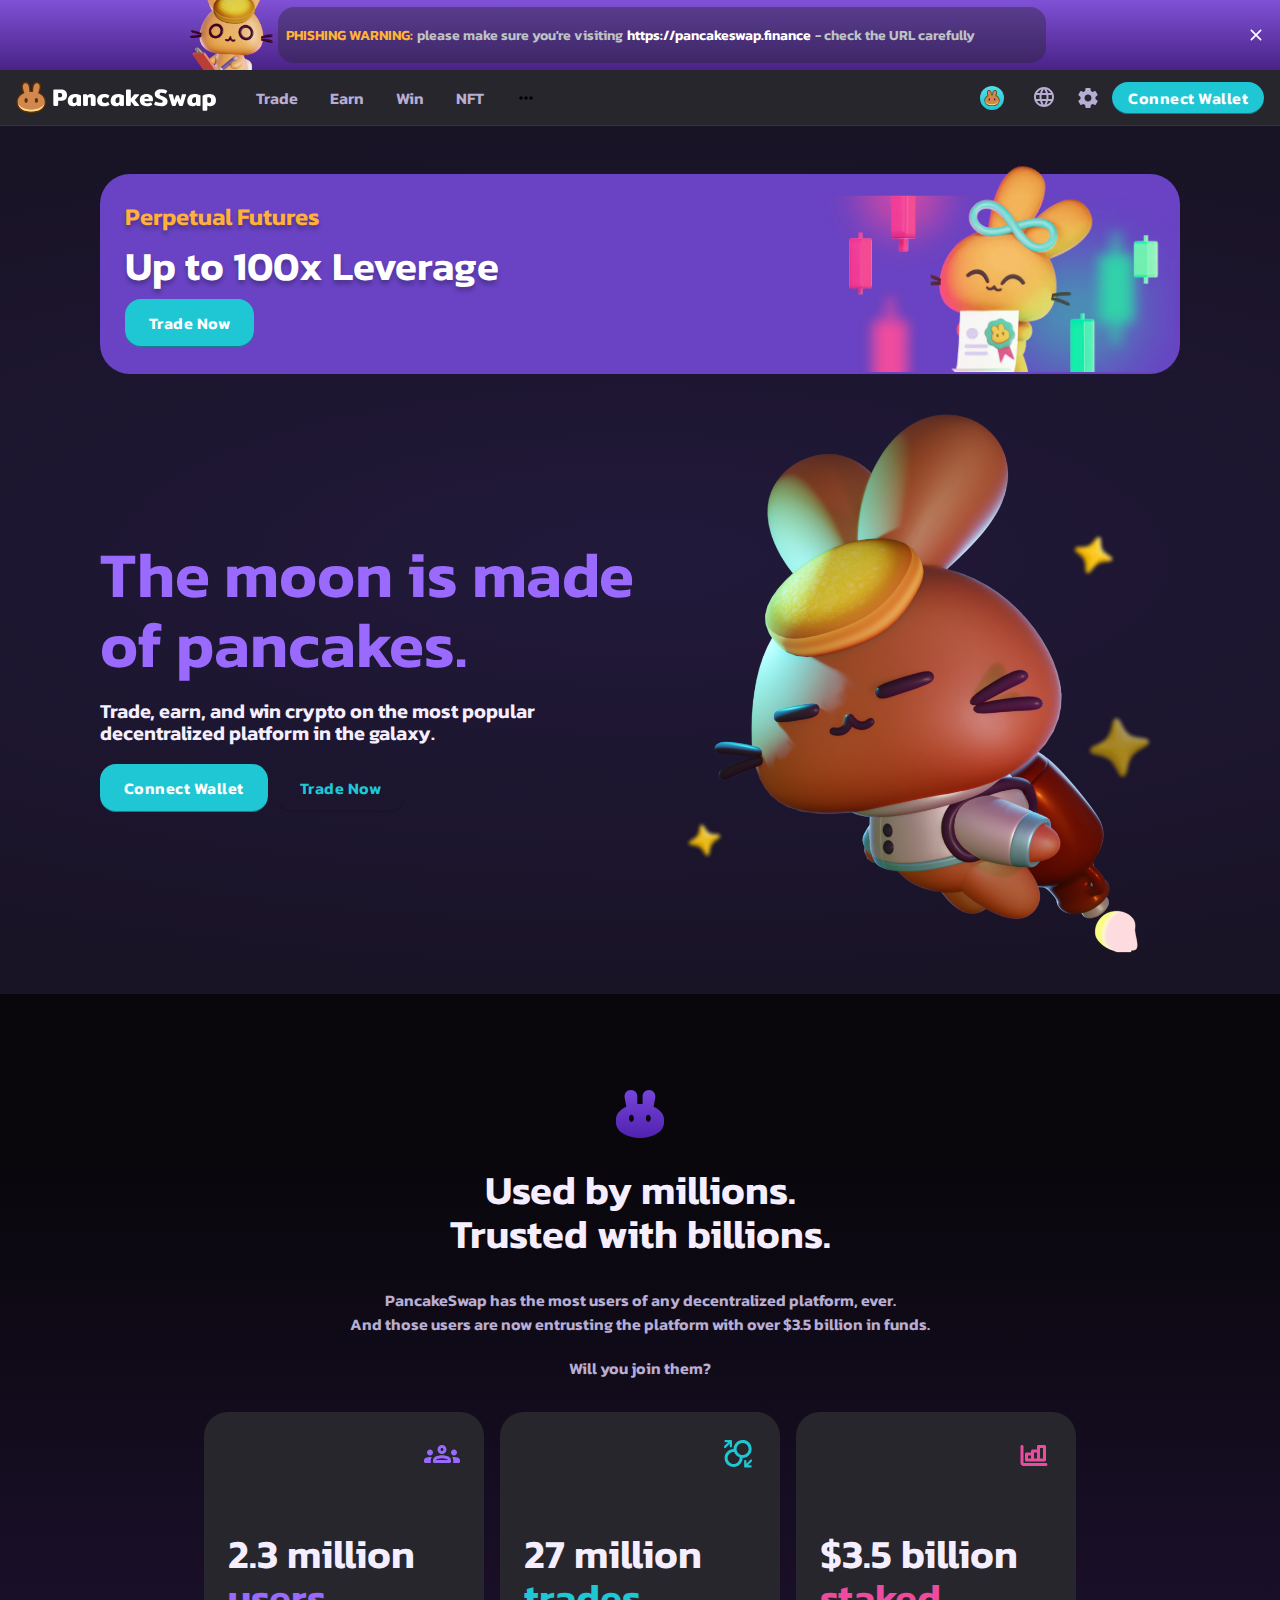
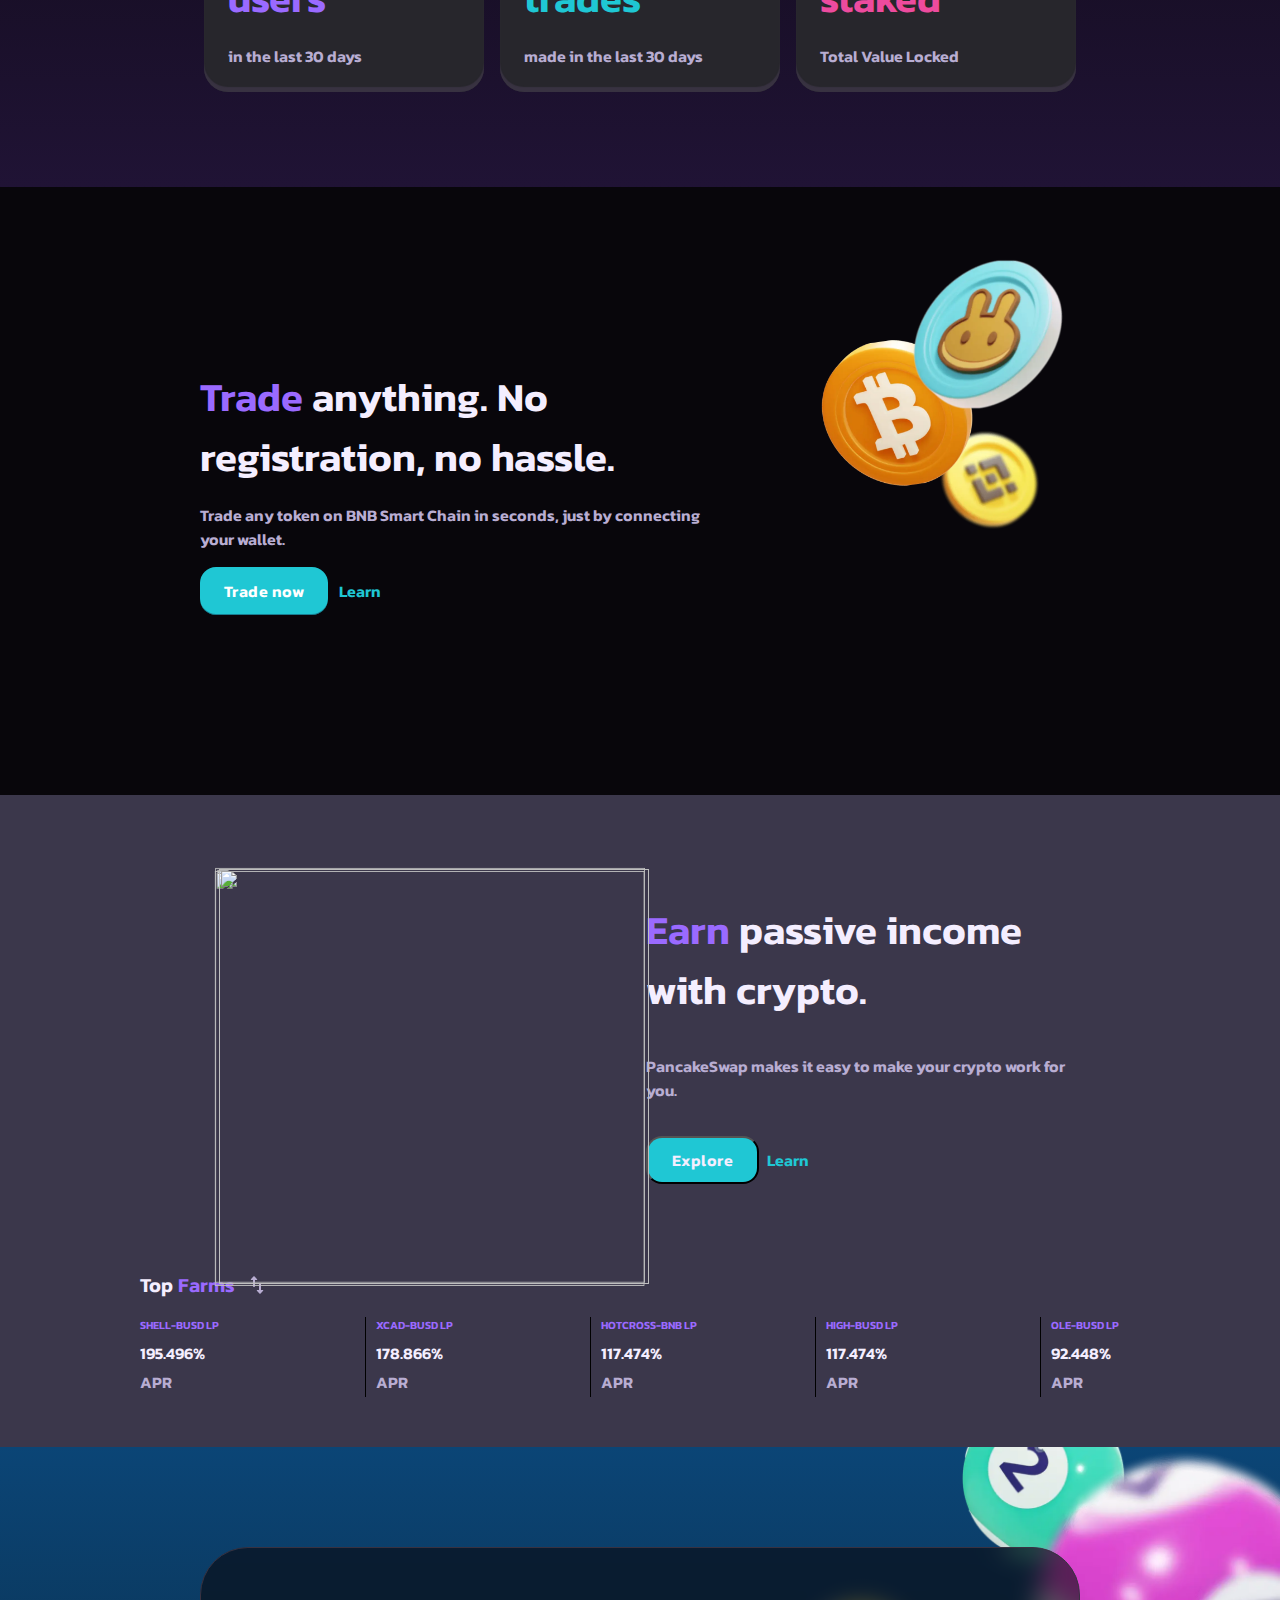
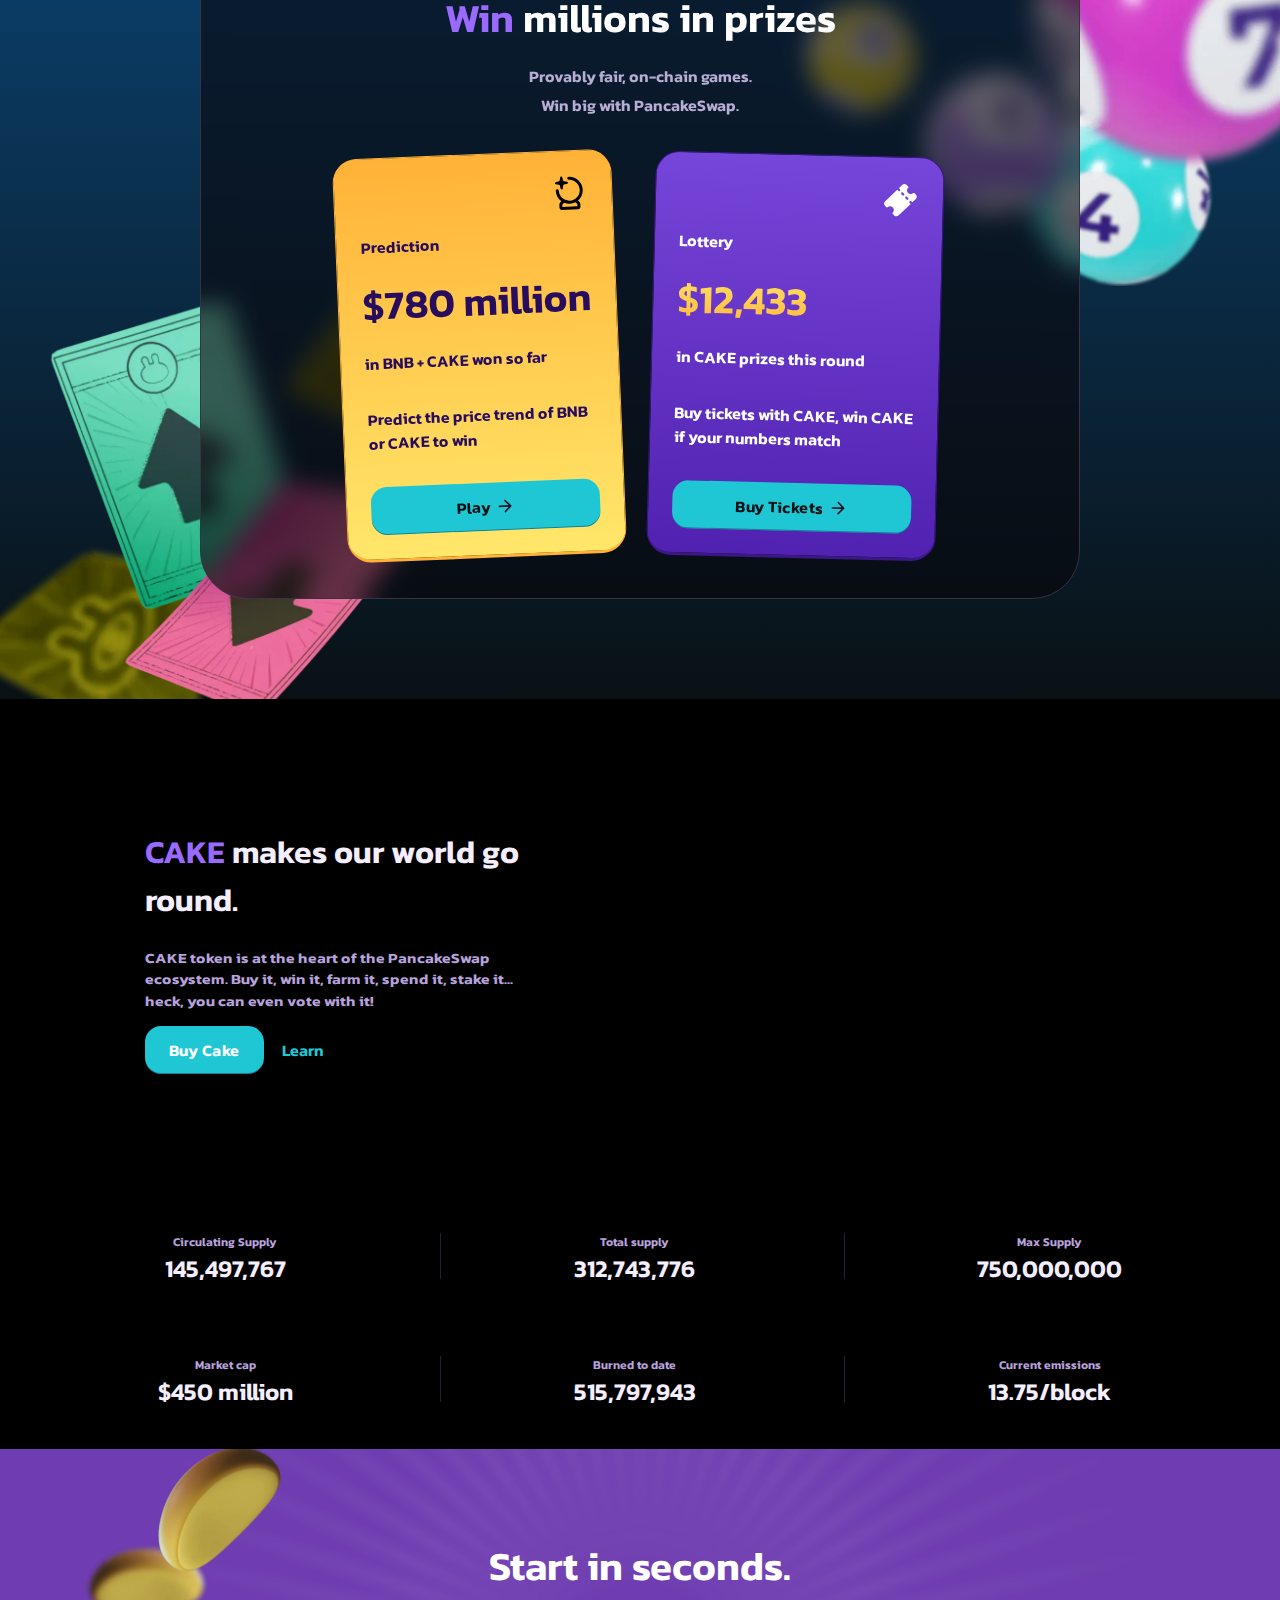
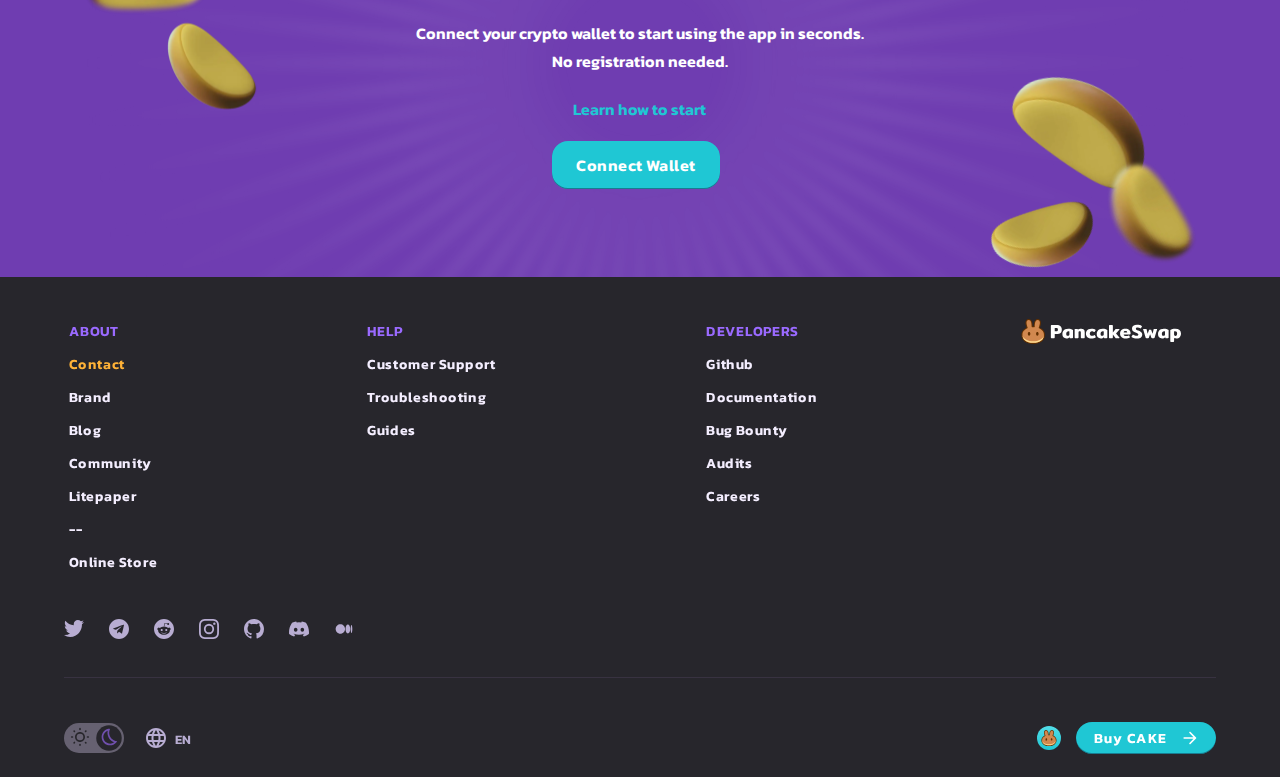
==== landing-page/index.html @ 2ebbb3a3 "feat: add animation to hero" ====
<!DOCTYPE html>
<html lang="en">
  <head>
    <meta charset="UTF-8" />
    <meta content="IE=edge" http-equiv="X-UA-Compatible" />
    <meta content="width=device-width, initial-scale=1.0" name="viewport" />
    <title>Document</title>
    <link href="../scss/style.css" rel="stylesheet" />
    <script
      defer
      src="https://cdnjs.cloudflare.com/ajax/libs/gsap/3.10.4/gsap.min.js"
    ></script>
    <script defer src="./indexSection_1.js"></script>
    <script defer src="./CakePrice.mjs" type="module"></script>
    <script src="script.js" defer></script>
    <script src="section_3-5.js" defer></script>
    <script src="section-6.js" defer></script>
    <script src="./section_7.js" defer></script>
  </head>
  <body>
    <!-- Sezione 1 - Riccardo -->
    <div class="settings"></div>
    <section id="Section_1">
      <header>
        <section class="phishing-div">
          <picture
            ><img
              src="../assets-section1/phishing-warning-bunny.png"
              width="92px"
          /></picture>
          <div class="phishing-internal-div">
            <span>Phishing warning:</span>
            <span>please make sure you're visiting</span>
            <span>https://pancakeswap.finance</span>
            <span>- check the URL carefully</span>
            <button class="phishing-close close-mobile">
              <svg
                viewbox="0 0 24 24"
                width="20px"
                xmlns="http://www.w3.org/2000/svg"
              >
                <path
                  d="M18.3 5.70997C17.91 5.31997 17.28 5.31997 16.89 5.70997L12 10.59L7.10997 5.69997C6.71997 5.30997 6.08997 5.30997 5.69997 5.69997C5.30997 6.08997 5.30997 6.71997 5.69997 7.10997L10.59 12L5.69997 16.89C5.30997 17.28 5.30997 17.91 5.69997 18.3C6.08997 18.69 6.71997 18.69 7.10997 18.3L12 13.41L16.89 18.3C17.28 18.69 17.91 18.69 18.3 18.3C18.69 17.91 18.69 17.28 18.3 16.89L13.41 12L18.3 7.10997C18.68 6.72997 18.68 6.08997 18.3 5.70997Z"
                  fill="currentColor"
                ></path>
              </svg>
            </button>
          </div>
          <button class="phishing-close close-desktop">
            <svg
              viewbox="0 0 24 24"
              width="20px"
              xmlns="http://www.w3.org/2000/svg"
            >
              <path
                d="M18.3 5.70997C17.91 5.31997 17.28 5.31997 16.89 5.70997L12 10.59L7.10997 5.69997C6.71997 5.30997 6.08997 5.30997 5.69997 5.69997C5.30997 6.08997 5.30997 6.71997 5.69997 7.10997L10.59 12L5.69997 16.89C5.30997 17.28 5.30997 17.91 5.69997 18.3C6.08997 18.69 6.71997 18.69 7.10997 18.3L12 13.41L16.89 18.3C17.28 18.69 17.91 18.69 18.3 18.3C18.69 17.91 18.69 17.28 18.3 16.89L13.41 12L18.3 7.10997C18.68 6.72997 18.68 6.08997 18.3 5.70997Z"
                fill="currentColor"
              ></path>
            </svg>
          </button>
        </section>

        <nav>
          <div class="nav-left">
            <div class="nav-left-inner-icon">
              <a class="icona" href="/"
                ><svg
                  class="hxkXdc mobile-icon"
                  viewbox="0 0 198 199"
                  width="20px"
                  xmlns="http://www.w3.org/2000/svg"
                >
                  <path
                    clip-rule="evenodd"
                    d="M98.552 198.607c-29.49-.022-53.246-7.027-69.844-19.609C11.91 166.265 3 148.195 3 127.748c0-19.701 8.891-33.907 18.952-43.51 7.884-7.525 16.584-12.344 22.642-15.117-1.37-4.162-3.079-9.61-4.608-15.238-2.046-7.53-4.053-16.366-4.053-22.84 0-7.663 1.687-15.36 6.238-21.34C46.98 3.385 54.218 0 62.926 0c6.806 0 12.584 2.499 17.108 6.81 4.324 4.12 7.202 9.593 9.189 15.298 3.491 10.024 4.85 22.618 5.232 35.187h8.341c.382-12.569 1.741-25.163 5.233-35.187 1.987-5.705 4.865-11.177 9.189-15.298C121.741 2.5 127.519 0 134.325 0c8.708 0 15.947 3.385 20.755 9.703 4.551 5.98 6.239 13.677 6.239 21.34 0 6.474-2.007 15.31-4.054 22.84-1.529 5.628-3.238 11.076-4.608 15.238 6.058 2.773 14.759 7.592 22.643 15.118 10.06 9.602 18.952 23.808 18.952 43.509 0 20.447-8.911 38.517-25.708 51.25-16.598 12.582-40.354 19.587-69.844 19.609h-.148z"
                    fill="#633001"
                    fill-rule="evenodd"
                  ></path>
                  <path
                    d="M62.926 7.288c-12.754 0-18.626 9.516-18.626 22.675 0 10.46 6.822 31.408 9.621 39.563.63 1.835-.36 3.844-2.164 4.555-10.222 4.031-40.39 18.789-40.39 52.588 0 35.603 30.658 62.448 87.191 62.49h.135c56.534-.042 87.19-26.887 87.19-62.49 0-33.799-30.167-48.557-40.389-52.588-1.804-.71-2.794-2.72-2.164-4.555 2.799-8.154 9.621-29.103 9.621-39.563 0-13.16-5.871-22.675-18.626-22.675-18.36 0-22.936 26.007-23.263 53.92-.022 1.863-1.528 3.375-3.392 3.375H89.58c-1.863 0-3.37-1.512-3.391-3.375-.326-27.913-4.903-53.92-23.263-53.92z"
                    fill="#D1884F"
                  ></path>
                  <path
                    d="M98.693 177.755c-41.538 0-87.253-22.235-87.325-51.018v.134c0 35.632 30.705 62.491 87.325 62.491 56.62 0 87.325-26.859 87.325-62.491v-.134c-.072 28.783-45.787 51.018-87.325 51.018z"
                    fill="#FEDC90"
                  ></path>
                  <path
                    class="eye"
                    d="M75.614 117.896c0 9.718-4.593 14.779-10.258 14.779-5.665 0-10.258-5.061-10.258-14.779s4.593-14.779 10.258-14.779c5.665 0 10.258 5.061 10.258 14.779zM142.288 117.896c0 9.718-4.592 14.779-10.257 14.779-5.666 0-10.258-5.061-10.258-14.779s4.592-14.779 10.258-14.779c5.665 0 10.257 5.061 10.257 14.779z"
                    fill="#633001"
                  ></path>
                </svg>
                <svg
                  class="hxkXdc desktop-icon"
                  viewbox="0 0 1281 199"
                  width="20px"
                  xmlns="http://www.w3.org/2000/svg"
                >
                  <path
                    d="M247.013 153.096c-2.979 0-5.085-.617-6.318-1.849-1.13-1.233-1.695-3.185-1.695-5.856v-89.22c0-2.672.616-4.624 1.849-5.856 1.233-1.336 3.287-2.004 6.164-2.004h37.753c14.382 0 24.963 3.031 31.744 9.092 6.78 6.061 10.17 15.101 10.17 27.12 0 11.917-3.39 20.906-10.17 26.967-6.678 5.959-17.259 8.938-31.744 8.938h-14.639v24.963c0 2.671-.616 4.623-1.849 5.856-1.233 1.232-3.339 1.849-6.318 1.849h-14.947zm35.288-55.012c4.212 0 7.448-1.13 9.708-3.39 2.362-2.26 3.544-5.65 3.544-10.17 0-4.623-1.182-8.065-3.544-10.325-2.26-2.26-5.496-3.39-9.708-3.39h-12.174v27.275h12.174zM363.071 155.407c-9.656 0-17.412-3.082-23.268-9.245-5.753-6.267-8.629-15.05-8.629-26.351 0-8.629 1.952-16.18 5.855-22.652 4.007-6.472 9.606-11.454 16.797-14.947 7.294-3.595 15.666-5.393 25.117-5.393 7.808 0 14.691.873 20.649 2.62 6.061 1.643 11.608 4.057 16.642 7.242v61.638c0 1.952-.359 3.236-1.079 3.852-.719.617-2.157.925-4.314.925h-15.718c-1.13 0-2.003-.154-2.619-.463-.617-.41-1.13-1.027-1.541-1.849l-2.004-4.622c-2.979 3.184-6.574 5.496-10.786 6.934-4.109 1.541-9.143 2.311-15.102 2.311zm11.558-20.957c4.006 0 7.139-.976 9.399-2.927 2.26-1.952 3.39-4.726 3.39-8.322V99.163c-1.951-.925-4.417-1.387-7.396-1.387-5.445 0-9.811 1.9-13.098 5.701-3.185 3.801-4.777 9.143-4.777 16.026 0 9.965 4.16 14.947 12.482 14.947zM437.679 153.096c-2.98 0-5.086-.617-6.318-1.849-1.233-1.233-1.849-3.185-1.849-5.856V83.907c0-1.849.308-3.082.924-3.698.719-.72 2.157-1.079 4.315-1.079h15.872c1.232 0 2.157.206 2.773.617.719.308 1.13.924 1.233 1.849l.77 4.623c2.877-2.877 6.627-5.137 11.249-6.78 4.726-1.747 9.965-2.62 15.718-2.62 8.321 0 15.05 2.363 20.186 7.088 5.137 4.623 7.705 11.506 7.705 20.649v40.835c0 2.671-.616 4.623-1.849 5.856-1.13 1.232-3.185 1.849-6.164 1.849h-14.947c-2.979 0-5.136-.617-6.472-1.849-1.233-1.233-1.849-3.185-1.849-5.856v-38.832c0-3.082-.668-5.29-2.003-6.626-1.336-1.335-3.442-2.003-6.318-2.003-3.082 0-5.548.822-7.397 2.465-1.746 1.644-2.619 3.904-2.619 6.781v38.215c0 2.671-.617 4.623-1.849 5.856-1.13 1.232-3.185 1.849-6.164 1.849h-14.947zM564.725 155.407c-14.382 0-25.477-3.339-33.285-10.016-7.807-6.677-11.711-16.385-11.711-29.124 0-7.807 1.798-14.69 5.393-20.648 3.596-5.959 8.784-10.582 15.564-13.869 6.883-3.287 14.999-4.931 24.347-4.931 7.088 0 13.047.668 17.875 2.003 4.931 1.336 9.297 3.39 13.098 6.164 1.13.72 1.695 1.644 1.695 2.774 0 .822-.411 1.9-1.233 3.236l-6.318 10.94c-.719 1.439-1.592 2.158-2.619 2.158-.617 0-1.593-.411-2.928-1.233-2.774-1.746-5.393-3.03-7.859-3.852-2.363-.822-5.342-1.233-8.937-1.233-5.137 0-9.297 1.644-12.482 4.931-3.082 3.287-4.623 7.807-4.623 13.56 0 5.856 1.592 10.376 4.777 13.56 3.185 3.082 7.551 4.623 13.098 4.623 3.287 0 6.267-.462 8.938-1.387 2.671-.924 5.393-2.208 8.167-3.852 1.438-.822 2.465-1.233 3.082-1.233.924 0 1.746.719 2.465 2.158l6.934 11.865c.514 1.027.771 1.849.771 2.465 0 .925-.617 1.798-1.849 2.62-4.315 2.774-9.041 4.828-14.177 6.164-5.034 1.438-11.095 2.157-18.183 2.157zM638.004 155.407c-9.657 0-17.413-3.082-23.268-9.245-5.753-6.267-8.63-15.05-8.63-26.351 0-8.629 1.952-16.18 5.856-22.652 4.006-6.472 9.605-11.454 16.796-14.947 7.294-3.595 15.667-5.393 25.118-5.393 7.807 0 14.69.873 20.648 2.62 6.061 1.643 11.609 4.057 16.643 7.242v61.638c0 1.952-.36 3.236-1.079 3.852-.719.617-2.157.925-4.315.925h-15.717c-1.13 0-2.004-.154-2.62-.463-.616-.41-1.13-1.027-1.541-1.849l-2.003-4.622c-2.979 3.184-6.575 5.496-10.787 6.934-4.109 1.541-9.143 2.311-15.101 2.311zm11.557-20.957c4.007 0 7.14-.976 9.4-2.927 2.26-1.952 3.39-4.726 3.39-8.322V99.163c-1.952-.925-4.417-1.387-7.397-1.387-5.444 0-9.81 1.9-13.098 5.701-3.184 3.801-4.777 9.143-4.777 16.026 0 9.965 4.161 14.947 12.482 14.947zM787.963 147.24c.719.822 1.079 1.747 1.079 2.774 0 .924-.308 1.695-.925 2.311-.616.514-1.438.771-2.465.771h-23.885c-1.438 0-2.517-.103-3.236-.308-.616-.309-1.284-.874-2.003-1.695l-20.957-28.508v22.806c0 2.671-.616 4.623-1.849 5.856-1.233 1.232-3.339 1.849-6.318 1.849h-14.947c-2.979 0-5.085-.617-6.318-1.849-1.13-1.233-1.695-3.185-1.695-5.856v-89.22c0-2.672.616-4.624 1.849-5.856 1.233-1.336 3.288-2.004 6.164-2.004h14.947c2.979 0 5.085.668 6.318 2.004 1.233 1.232 1.849 3.184 1.849 5.855v51.622l20.341-26.504c.616-.822 1.284-1.387 2.003-1.695.719-.309 1.798-.463 3.236-.463h23.885c1.027 0 1.797.309 2.311.925.616.514.925 1.233.925 2.157 0 1.028-.36 1.952-1.079 2.774l-26.35 30.203 27.12 32.051zM837.998 155.407c-8.629 0-16.334-1.438-23.114-4.314-6.677-2.877-11.968-7.192-15.872-12.944-3.903-5.753-5.855-12.79-5.855-21.111 0-13.047 3.698-23.012 11.095-29.895 7.396-6.883 18.029-10.324 31.897-10.324 13.561 0 23.834 3.39 30.819 10.17 7.089 6.678 10.633 15.975 10.633 27.891 0 5.137-2.26 7.705-6.78 7.705h-48.386c0 4.417 1.643 7.808 4.931 10.17 3.39 2.363 8.475 3.544 15.255 3.544 4.212 0 7.705-.359 10.479-1.078 2.876-.822 5.753-2.003 8.629-3.544 1.233-.514 2.055-.771 2.465-.771.925 0 1.695.617 2.312 1.849l5.239 9.862c.514 1.028.771 1.798.771 2.312 0 .924-.617 1.798-1.85 2.619-4.211 2.774-8.988 4.777-14.33 6.01-5.342 1.233-11.455 1.849-18.338 1.849zm11.866-48.077c0-3.904-1.13-6.935-3.39-9.092-2.26-2.157-5.651-3.236-10.171-3.236s-7.961 1.13-10.324 3.39c-2.363 2.158-3.544 5.137-3.544 8.938h27.429zM930.417 155.407c-8.63 0-16.797-.873-24.501-2.619-7.705-1.85-13.92-4.418-18.646-7.705-1.746-1.13-2.619-2.312-2.619-3.544 0-.822.308-1.695.924-2.62l7.551-12.019c.822-1.233 1.643-1.849 2.465-1.849.514 0 1.387.359 2.62 1.078 3.801 2.158 8.115 3.904 12.944 5.239 4.828 1.336 9.605 2.004 14.331 2.004 4.828 0 8.372-.719 10.632-2.158 2.363-1.438 3.544-3.749 3.544-6.934 0-3.082-1.284-5.496-3.852-7.242-2.466-1.747-7.14-3.955-14.023-6.626-10.375-3.904-18.491-8.27-24.347-13.099-5.753-4.93-8.629-11.608-8.629-20.032 0-10.17 3.647-17.926 10.941-23.268C907.046 48.67 916.753 46 928.876 46c8.423 0 15.615.77 21.573 2.311 6.061 1.439 11.197 3.699 15.409 6.78 1.747 1.336 2.62 2.569 2.62 3.699 0 .719-.308 1.54-.925 2.465l-7.55 12.02c-.925 1.232-1.747 1.849-2.466 1.849-.513 0-1.387-.36-2.619-1.079-5.959-3.904-13.047-5.855-21.265-5.855-4.418 0-7.808.719-10.171 2.157-2.362 1.438-3.544 3.801-3.544 7.088 0 2.26.617 4.11 1.849 5.548 1.233 1.438 2.877 2.722 4.931 3.852 2.158 1.027 5.445 2.363 9.862 4.007l2.928 1.078c7.602 2.98 13.561 5.856 17.875 8.63 4.418 2.67 7.756 6.009 10.016 10.016 2.26 3.903 3.39 8.834 3.39 14.793 0 9.143-3.441 16.437-10.324 21.881-6.78 5.445-16.796 8.167-30.048 8.167zM1003.53 153.096c-1.54 0-2.72-.257-3.544-.771-.822-.513-1.439-1.541-1.85-3.082l-19.878-66.569c-.205-.616-.308-1.078-.308-1.386 0-1.438 1.027-2.158 3.082-2.158h20.338c1.34 0 2.31.257 2.93.77.62.412 1.03 1.13 1.23 2.158l8.32 34.98 10.48-28.2c.52-1.232 1.03-2.054 1.54-2.465.62-.514 1.65-.77 3.09-.77h9.7c1.44 0 2.42.256 2.93.77.62.41 1.18 1.233 1.7 2.465l10.32 28.2 8.48-34.98c.3-1.027.71-1.746 1.23-2.157.51-.514 1.44-.77 2.77-.77h20.5c2.05 0 3.08.719 3.08 2.157 0 .308-.1.77-.31 1.386l-20.03 66.569c-.41 1.541-1.03 2.569-1.85 3.082-.72.514-1.85.771-3.39.771h-15.1c-1.44 0-2.52-.257-3.24-.771-.72-.616-1.33-1.643-1.85-3.082l-10.17-27.891-10.17 27.891c-.41 1.439-1.03 2.466-1.85 3.082-.72.514-1.79.771-3.23.771h-14.95zM1128.73 155.407c-9.66 0-17.41-3.082-23.27-9.245-5.75-6.267-8.63-15.05-8.63-26.351 0-8.629 1.95-16.18 5.86-22.652 4-6.472 9.6-11.454 16.79-14.947 7.3-3.595 15.67-5.393 25.12-5.393 7.81 0 14.69.873 20.65 2.62 6.06 1.643 11.61 4.057 16.64 7.242v61.638c0 1.952-.36 3.236-1.08 3.852-.72.617-2.15.925-4.31.925h-15.72c-1.13 0-2-.154-2.62-.463-.62-.41-1.13-1.027-1.54-1.849l-2-4.622c-2.98 3.184-6.58 5.496-10.79 6.934-4.11 1.541-9.14 2.311-15.1 2.311zm11.56-20.957c4 0 7.14-.976 9.4-2.927 2.26-1.952 3.39-4.726 3.39-8.322V99.163c-1.96-.925-4.42-1.387-7.4-1.387-5.45 0-9.81 1.9-13.1 5.701-3.18 3.801-4.78 9.143-4.78 16.026 0 9.965 4.17 14.947 12.49 14.947zM1203.18 184.223c-2.98 0-5.08-.616-6.32-1.849-1.13-1.233-1.69-3.185-1.69-5.856V88.222c4.62-3.287 10.43-6.01 17.41-8.167 6.99-2.157 14.28-3.236 21.88-3.236 31.03 0 46.54 13.15 46.54 39.448 0 11.917-3.29 21.419-9.86 28.508-6.58 7.088-15.87 10.632-27.89 10.632-3.39 0-6.68-.411-9.87-1.233-3.08-.821-5.65-1.951-7.7-3.39v25.734c0 2.671-.62 4.623-1.85 5.856-1.23 1.233-3.34 1.849-6.32 1.849h-14.33zm33.44-49.619c4.42 0 7.71-1.643 9.86-4.931 2.26-3.39 3.39-7.91 3.39-13.56 0-6.677-1.33-11.352-4-14.023-2.57-2.773-6.58-4.16-12.02-4.16-3.5 0-6.27.462-8.32 1.387v24.501c0 3.493.97 6.164 2.92 8.013 1.96 1.849 4.68 2.773 8.17 2.773z"
                    fill="#FFFFFF"
                  ></path>
                  <path
                    clip-rule="evenodd"
                    d="M97.556 198.607c-29.192-.022-52.708-7.027-69.138-19.609-16.627-12.733-25.448-30.803-25.448-51.25 0-19.701 8.801-33.907 18.76-43.51 7.805-7.525 16.417-12.344 22.414-15.117-1.356-4.162-3.048-9.61-4.562-15.238-2.025-7.53-4.012-16.366-4.012-22.84 0-7.663 1.67-15.36 6.175-21.34C46.505 3.385 53.671 0 62.291 0c6.737 0 12.457 2.499 16.934 6.81 4.28 4.12 7.13 9.593 9.097 15.298 3.456 10.024 4.802 22.618 5.179 35.187h8.257c.378-12.569 1.723-25.163 5.18-35.187 1.967-5.705 4.815-11.177 9.096-15.298C120.512 2.5 126.231 0 132.968 0c8.621 0 15.786 3.385 20.546 9.703 4.505 5.98 6.176 13.677 6.176 21.34 0 6.474-1.988 15.31-4.013 22.84-1.514 5.628-3.206 11.076-4.562 15.238 5.997 2.773 14.61 7.592 22.414 15.118 9.959 9.602 18.76 23.808 18.76 43.509 0 20.447-8.82 38.517-25.448 51.25-16.43 12.582-39.946 19.587-69.138 19.609h-.147z"
                    fill="#633001"
                    fill-rule="evenodd"
                  ></path>
                  <path
                    d="M62.29 7.288c-12.625 0-18.437 9.516-18.437 22.675 0 10.46 6.753 31.408 9.523 39.563.624 1.835-.356 3.844-2.142 4.555-10.119 4.031-39.981 18.789-39.981 52.588 0 35.603 30.347 62.448 86.31 62.491l.066-.001.067.001c55.962-.043 86.309-26.888 86.309-62.491 0-33.799-29.862-48.557-39.981-52.588-1.786-.71-2.765-2.72-2.142-4.555 2.771-8.154 9.524-29.103 9.524-39.563 0-13.16-5.812-22.675-18.438-22.675-18.174 0-22.705 26.007-23.028 53.92-.021 1.863-1.513 3.375-3.357 3.375H88.676c-1.845 0-3.336-1.512-3.358-3.375-.323-27.913-4.853-53.92-23.028-53.92z"
                    fill="#D1884F"
                  ></path>
                  <path
                    d="M97.696 177.755c-41.118 0-86.372-22.235-86.443-51.018v.134c0 35.632 30.395 62.491 86.443 62.491s86.443-26.859 86.443-62.491v-.134c-.071 28.783-45.325 51.018-86.443 51.018z"
                    fill="#FEDC90"
                  ></path>
                  <path
                    class="eye"
                    d="M74.85 117.896c0 9.718-4.546 14.779-10.154 14.779s-10.154-5.061-10.154-14.779 4.546-14.779 10.154-14.779 10.154 5.061 10.154 14.779zM140.851 117.896c0 9.718-4.546 14.779-10.154 14.779s-10.154-5.061-10.154-14.779 4.546-14.779 10.154-14.779 10.154 5.061 10.154 14.779z"
                    fill="#633001"
                  ></path></svg
              ></a>
            </div>

            <div class="nav-left-inner-links">
              <div class="nav-left-inner-links-outer-block">
                <div class="nav-left-inner-links-outer-block-div">
                  <div class="nav-left-inner-links-outer-block-link">
                    <a href="#">Trade</a>
                  </div>
                </div>
                <div
                  class="nav-left-inner-links-outer-block-link-dropdown drop-0"
                  style="
                    position: fixed;
                    inset: 0px auto auto 0px;
                    transform: translate3d(200px, 55.6px, 0px);
                  "
                >
                  <div
                    class="nav-left-inner-links-outer-block-link-dropdown-link"
                  >
                    <a href="/swap">Swap</a>
                  </div>
                  <div
                    class="nav-left-inner-links-outer-block-link-dropdown-link"
                  >
                    <a href="/limit-orders">Limit</a>
                  </div>
                  <div
                    class="nav-left-inner-links-outer-block-link-dropdown-link"
                  >
                    <a href="/liquidity">Liquidity</a>
                  </div>
                  <div
                    class="nav-left-inner-links-outer-block-link-dropdown-link"
                  >
                    <a
                      href="https://perp.pancakeswap.finance/en/futures/BTCUSDT?theme=dark"
                      target="_blank"
                    >
                      <div class="hkEazT eeauGl">
                        Perpetual
                        <svg
                          class="hxkXdc"
                          viewbox="0 0 24 24"
                          width="20px"
                          xmlns="http://www.w3.org/2000/svg"
                        >
                          <path
                            d="M16.3 8.09014C15.91 8.48014 15.91 9.10014 16.3 9.49014L18.2 11.3901H9C8.45 11.3901 8 11.8401 8 12.3901C8 12.9401 8.45 13.3901 9 13.3901H18.2L16.3 15.2901C15.91 15.6801 15.91 16.3001 16.3 16.6901C16.69 17.0801 17.31 17.0801 17.7 16.6901L21.29 13.1001C21.68 12.7101 21.68 12.0801 21.29 11.6901L17.7 8.09014C17.31 7.70014 16.69 7.70014 16.3 8.09014ZM4 19.3901H11C11.55 19.3901 12 19.8401 12 20.3901C12 20.9401 11.55 21.3901 11 21.3901H4C2.9 21.3901 2 20.4901 2 19.3901V5.39014C2 4.29014 2.9 3.39014 4 3.39014H11C11.55 3.39014 12 3.84014 12 4.39014C12 4.94014 11.55 5.39014 11 5.39014H4V19.3901Z"
                          ></path>
                        </svg></div
                    ></a>
                  </div>
                </div>
              </div>

              <div class="nav-left-inner-links-outer-block">
                <div class="nav-left-inner-links-outer-block-div">
                  <div class="nav-left-inner-links-outer-block-link">
                    <a href="/farms">Earn</a>
                  </div>
                </div>
                <div
                  class="nav-left-inner-links-outer-block-link-dropdown drop-1"
                  style="
                    position: fixed;
                    inset: 0px auto auto 0px;
                    transform: translate3d(271.6px, 55.6px, 0px);
                  "
                >
                  <div
                    class="nav-left-inner-links-outer-block-link-dropdown-link"
                  >
                    <a class=" " href="/farms">Farms</a>
                  </div>
                  <div
                    class="nav-left-inner-links-outer-block-link-dropdown-link"
                  >
                    <a class=" " href="/pools">Pools</a>
                  </div>
                </div>
              </div>

              <div class="nav-left-inner-links-outer-block">
                <div class="nav-left-inner-links-outer-block-div">
                  <div class="nav-left-inner-links-outer-block-link">
                    <a href="/prediction">Win</a>
                  </div>
                </div>
                <div
                  class="nav-left-inner-links-outer-block-link-dropdown drop-2"
                  style="
                    position: fixed;
                    inset: 0px auto auto 0px;
                    transform: translate3d(335.6px, 55.6px, 0px);
                  "
                >
                  <div
                    class="nav-left-inner-links-outer-block-link-dropdown-link"
                  >
                    <a class=" " href="/competition">Trading Competition</a>
                  </div>
                  <div
                    class="nav-left-inner-links-outer-block-link-dropdown-link"
                  >
                    <a class=" " href="/prediction">Prediction (BETA)</a>
                  </div>
                  <div
                    class="nav-left-inner-links-outer-block-link-dropdown-link"
                  >
                    <a href="/lottery">Lottery</a>
                  </div>
                </div>
              </div>

              <div class="nav-left-inner-links-outer-block">
                <div class="nav-left-inner-links-outer-block-div">
                  <div class="nav-left-inner-links-outer-block-link">
                    <a class="epXtJr" href="/nfts">NFT</a>
                  </div>
                </div>
                <div
                  class="nav-left-inner-links-outer-block-link-dropdown drop-3"
                  style="
                    position: fixed;
                    inset: 0px auto auto 0px;
                    transform: translate3d(394.8px, 55.6px, 0px);
                  "
                >
                  <div
                    class="nav-left-inner-links-outer-block-link-dropdown-link"
                  >
                    <a class=" " href="/nfts">Overview</a>
                  </div>
                  <div
                    class="nav-left-inner-links-outer-block-link-dropdown-link"
                  >
                    <a class=" " href="/nfts/collections">Collections</a>
                  </div>
                  <div
                    class="nav-left-inner-links-outer-block-link-dropdown-link"
                  >
                    <a class=" " href="/nfts/activity">Activity</a>
                  </div>
                </div>
              </div>

              <div class="nav-left-inner-links-outer-block">
                <div class="nav-left-inner-links-outer-block-div">
                  <div class="nav-left-inner-links-outer-block-link">
                    <a href="/info"
                      ><svg
                        class="bWSJtj"
                        viewbox="0 0 24 24"
                        width="20px"
                        xmlns="http://www.w3.org/2000/svg"
                      >
                        <path
                          d="M6 10C4.9 10 4 10.9 4 12C4 13.1 4.9 14 6 14C7.1 14 8 13.1 8 12C8 10.9 7.1 10 6 10ZM18 10C16.9 10 16 10.9 16 12C16 13.1 16.9 14 18 14C19.1 14 20 13.1 20 12C20 10.9 19.1 10 18 10ZM12 10C10.9 10 10 10.9 10 12C10 13.1 10.9 14 12 14C13.1 14 14 13.1 14 12C14 10.9 13.1 10 12 10Z"
                        ></path></svg
                    ></a>
                  </div>
                </div>
                <div
                  class="nav-left-inner-links-outer-block-link-dropdown drop-4"
                  style="
                    position: fixed;
                    inset: 0px auto auto 0px;
                    transform: translate3d(454.8px, 55.6px, 0px);
                  "
                >
                  <div
                    class="nav-left-inner-links-outer-block-link-dropdown-link"
                  >
                    <a class=" " href="/info">Info</a>
                  </div>
                  <div
                    class="nav-left-inner-links-outer-block-link-dropdown-link"
                  >
                    <a class=" " href="/ifo">IFO</a>
                  </div>
                  <div
                    class="nav-left-inner-links-outer-block-link-dropdown-link"
                  >
                    <a class=" " href="/voting">Voting</a>
                  </div>
                  <div
                    class="nav-left-inner-links-outer-block-link-dropdown-link"
                  >
                    <hr />
                  </div>
                  <div
                    class="nav-left-inner-links-outer-block-link-dropdown-link"
                  >
                    <a class=" " href="/teams">Leaderboard</a>
                  </div>
                  <div
                    class="nav-left-inner-links-outer-block-link-dropdown-link"
                  >
                    <hr />
                  </div>
                  <div
                    class="nav-left-inner-links-outer-block-link-dropdown-link"
                  >
                    <a
                      class=""
                      href="https://medium.com/pancakeswap"
                      target="_blank"
                    >
                      <div class="hkEazT eeauGl">
                        Blog
                        <svg
                          class="hxkXdc"
                          viewbox="0 0 24 24"
                          width="20px"
                          xmlns="http://www.w3.org/2000/svg"
                        >
                          <path
                            d="M16.3 8.09014C15.91 8.48014 15.91 9.10014 16.3 9.49014L18.2 11.3901H9C8.45 11.3901 8 11.8401 8 12.3901C8 12.9401 8.45 13.3901 9 13.3901H18.2L16.3 15.2901C15.91 15.6801 15.91 16.3001 16.3 16.6901C16.69 17.0801 17.31 17.0801 17.7 16.6901L21.29 13.1001C21.68 12.7101 21.68 12.0801 21.29 11.6901L17.7 8.09014C17.31 7.70014 16.69 7.70014 16.3 8.09014ZM4 19.3901H11C11.55 19.3901 12 19.8401 12 20.3901C12 20.9401 11.55 21.3901 11 21.3901H4C2.9 21.3901 2 20.4901 2 19.3901V5.39014C2 4.29014 2.9 3.39014 4 3.39014H11C11.55 3.39014 12 3.84014 12 4.39014C12 4.94014 11.55 5.39014 11 5.39014H4V19.3901Z"
                          ></path>
                        </svg></div
                    ></a>
                  </div>
                  <div
                    class="nav-left-inner-links-outer-block-link-dropdown-link"
                  >
                    <a
                      class=""
                      href="https://docs.pancakeswap.finance"
                      target="_blank"
                    >
                      <div class="hkEazT eeauGl">
                        Docs
                        <svg
                          class="hxkXdc"
                          viewbox="0 0 24 24"
                          width="20px"
                          xmlns="http://www.w3.org/2000/svg"
                        >
                          <path
                            d="M16.3 8.09014C15.91 8.48014 15.91 9.10014 16.3 9.49014L18.2 11.3901H9C8.45 11.3901 8 11.8401 8 12.3901C8 12.9401 8.45 13.3901 9 13.3901H18.2L16.3 15.2901C15.91 15.6801 15.91 16.3001 16.3 16.6901C16.69 17.0801 17.31 17.0801 17.7 16.6901L21.29 13.1001C21.68 12.7101 21.68 12.0801 21.29 11.6901L17.7 8.09014C17.31 7.70014 16.69 7.70014 16.3 8.09014ZM4 19.3901H11C11.55 19.3901 12 19.8401 12 20.3901C12 20.9401 11.55 21.3901 11 21.3901H4C2.9 21.3901 2 20.4901 2 19.3901V5.39014C2 4.29014 2.9 3.39014 4 3.39014H11C11.55 3.39014 12 3.84014 12 4.39014C12 4.94014 11.55 5.39014 11 5.39014H4V19.3901Z"
                          ></path>
                        </svg></div
                    ></a>
                  </div>
                </div>
              </div>
            </div>
          </div>

          <div class="nav-right">
            <div class="nav-right-icon">
              <a
                href="https://pancakeswap.finance/swap?outputCurrency=0x0e09fabb73bd3ade0a17ecc321fd13a19e81ce82"
                target="_blank"
                ><img src="../resources/svg/logoPancake.svg" alt="pancake-logo">
                <div class="nav-right-icon-price"></div></a
              >
            </div>
            <div class="nav-right-languages-outer">
              <div class="nav-right-languages-inner">
                <button>
                  <svg
                    viewbox="0 0 24 24"
                    width="24px"
                    xmlns="http://www.w3.org/2000/svg"
                  >
                    <path
                      d="M11.99 2C6.47 2 2 6.48 2 12C2 17.52 6.47 22 11.99 22C17.52 22 22 17.52 22 12C22 6.48 17.52 2 11.99 2ZM18.92 8H15.97C15.65 6.75 15.19 5.55 14.59 4.44C16.43 5.07 17.96 6.35 18.92 8ZM12 4.04C12.83 5.24 13.48 6.57 13.91 8H10.09C10.52 6.57 11.17 5.24 12 4.04ZM4.26 14C4.1 13.36 4 12.69 4 12C4 11.31 4.1 10.64 4.26 10H7.64C7.56 10.66 7.5 11.32 7.5 12C7.5 12.68 7.56 13.34 7.64 14H4.26ZM5.08 16H8.03C8.35 17.25 8.81 18.45 9.41 19.56C7.57 18.93 6.04 17.66 5.08 16ZM8.03 8H5.08C6.04 6.34 7.57 5.07 9.41 4.44C8.81 5.55 8.35 6.75 8.03 8ZM12 19.96C11.17 18.76 10.52 17.43 10.09 16H13.91C13.48 17.43 12.83 18.76 12 19.96ZM14.34 14H9.66C9.57 13.34 9.5 12.68 9.5 12C9.5 11.32 9.57 10.65 9.66 10H14.34C14.43 10.65 14.5 11.32 14.5 12C14.5 12.68 14.43 13.34 14.34 14ZM14.59 19.56C15.19 18.45 15.65 17.25 15.97 16H18.92C17.96 17.65 16.43 18.93 14.59 19.56ZM16.36 14C16.44 13.34 16.5 12.68 16.5 12C16.5 11.32 16.44 10.66 16.36 10H19.74C19.9 10.64 20 11.31 20 12C20 12.69 19.9 13.36 19.74 14H16.36Z"
                    ></path>
                  </svg>
                </button>
                <div class="nav-right-languages-inner-dropdown">
                  <button
                    class="jJwEZb CTKII"
                    style="min-height: 32px; height: auto"
                  >
                    العربية
                  </button>
                  <button
                    class="jJwEZb CTKII"
                    style="min-height: 32px; height: auto"
                  >
                    বাংলা
                  </button>
                  <button
                    class="jJwEZb CTKII"
                    style="min-height: 32px; height: auto"
                  >
                    English
                  </button>
                  <button
                    class="jJwEZb CTKII"
                    style="min-height: 32px; height: auto"
                  >
                    Deutsch
                  </button>
                  <button
                    class="jJwEZb CTKII"
                    style="min-height: 32px; height: auto"
                  >
                    Ελληνικά
                  </button>
                  <button
                    class="jJwEZb CTKII"
                    style="min-height: 32px; height: auto"
                  >
                    Español
                  </button>
                  <button
                    class="jJwEZb CTKII"
                    style="min-height: 32px; height: auto"
                  >
                    Suomalainen
                  </button>
                  <button
                    class="jJwEZb CTKII"
                    style="min-height: 32px; height: auto"
                  >
                    Filipino
                  </button>
                  <button
                    class="jJwEZb CTKII"
                    style="min-height: 32px; height: auto"
                  >
                    Français
                  </button>
                  <button
                    class="jJwEZb CTKII"
                    style="min-height: 32px; height: auto"
                  >
                    हिंदी
                  </button>
                  <button
                    class="jJwEZb CTKII"
                    style="min-height: 32px; height: auto"
                  >
                    Magyar
                  </button>
                  <button
                    class="jJwEZb CTKII"
                    style="min-height: 32px; height: auto"
                  >
                    Bahasa Indonesia
                  </button>
                  <button
                    class="jJwEZb CTKII"
                    style="min-height: 32px; height: auto"
                  >
                    Italiano
                  </button>
                  <button
                    class="jJwEZb CTKII"
                    style="min-height: 32px; height: auto"
                  >
                    日本語
                  </button>
                  <button
                    class="jJwEZb CTKII"
                    style="min-height: 32px; height: auto"
                  >
                    한국어
                  </button>
                  <button
                    class="jJwEZb CTKII"
                    style="min-height: 32px; height: auto"
                  >
                    Nederlands
                  </button>
                  <button
                    class="jJwEZb CTKII"
                    style="min-height: 32px; height: auto"
                  >
                    Polski
                  </button>
                  <button
                    class="jJwEZb CTKII"
                    style="min-height: 32px; height: auto"
                  >
                    Português (Brazil)
                  </button>
                  <button
                    class="jJwEZb CTKII"
                    style="min-height: 32px; height: auto"
                  >
                    Português
                  </button>
                  <button
                    class="jJwEZb CTKII"
                    style="min-height: 32px; height: auto"
                  >
                    Română
                  </button>
                  <button
                    class="jJwEZb CTKII"
                    style="min-height: 32px; height: auto"
                  >
                    Русский
                  </button>
                  <button
                    class="jJwEZb CTKII"
                    style="min-height: 32px; height: auto"
                  >
                    Svenska
                  </button>
                  <button
                    class="jJwEZb CTKII"
                    style="min-height: 32px; height: auto"
                  >
                    தமிழ்
                  </button>
                  <button
                    class="jJwEZb CTKII"
                    style="min-height: 32px; height: auto"
                  >
                    Türkçe
                  </button>
                  <button
                    class="jJwEZb CTKII"
                    style="min-height: 32px; height: auto"
                  >
                    Українська
                  </button>
                  <button
                    class="jJwEZb CTKII"
                    style="min-height: 32px; height: auto"
                  >
                    Tiếng Việt
                  </button>
                  <button
                    class="jJwEZb CTKII"
                    style="min-height: 32px; height: auto"
                  >
                    简体中文
                  </button>
                  <button
                    class="jJwEZb CTKII"
                    style="min-height: 32px; height: auto"
                  >
                    繁體中文
                  </button>
                </div>
              </div>
            </div>
            <div class="nav-right-settings">
              <button id="open-settings-dialog-button">
                <svg
                  height="24"
                  viewbox="0 0 24 24"
                  width="24"
                  xmlns="http://www.w3.org/2000/svg"
                >
                  <path
                    d="M19.43 12.98C19.47 12.66 19.5 12.34 19.5 12C19.5 11.66 19.47 11.34 19.43 11.02L21.54 9.37C21.73 9.22 21.78 8.95 21.66 8.73L19.66 5.27C19.54 5.05 19.27 4.97 19.05 5.05L16.56 6.05C16.04 5.65 15.48 5.32 14.87 5.07L14.49 2.42C14.46 2.18 14.25 2 14 2H9.99996C9.74996 2 9.53996 2.18 9.50996 2.42L9.12996 5.07C8.51996 5.32 7.95996 5.66 7.43996 6.05L4.94996 5.05C4.71996 4.96 4.45996 5.05 4.33996 5.27L2.33996 8.73C2.20996 8.95 2.26996 9.22 2.45996 9.37L4.56996 11.02C4.52996 11.34 4.49996 11.67 4.49996 12C4.49996 12.33 4.52996 12.66 4.56996 12.98L2.45996 14.63C2.26996 14.78 2.21996 15.05 2.33996 15.27L4.33996 18.73C4.45996 18.95 4.72996 19.03 4.94996 18.95L7.43996 17.95C7.95996 18.35 8.51996 18.68 9.12996 18.93L9.50996 21.58C9.53996 21.82 9.74996 22 9.99996 22H14C14.25 22 14.46 21.82 14.49 21.58L14.87 18.93C15.48 18.68 16.04 18.34 16.56 17.95L19.05 18.95C19.28 19.04 19.54 18.95 19.66 18.73L21.66 15.27C21.78 15.05 21.73 14.78 21.54 14.63L19.43 12.98ZM12 15.5C10.07 15.5 8.49996 13.93 8.49996 12C8.49996 10.07 10.07 8.5 12 8.5C13.93 8.5 15.5 10.07 15.5 12C15.5 13.93 13.93 15.5 12 15.5Z"
                  ></path>
                </svg>
              </button>
            </div>
            <button class= "connect-wallet">
              <div class="desktop">Connect Wallet</div>
              <div class="mobile">Connect</div>
            </button>
          </div>
        </nav>
      </header>

      <main>
        <section class="main-section-hero">
          <div class="hero-timer" id="timer-1">
            <p id="hero-perpetual">Perpetual Futures</p>
            <h2 id="hero-leva">Up to 100x Leverage</h2>
            <a href="#"><button>Trade Now</button></a>
            <div class="hero-timer-img">
                <img id="perpetual1"src="../assets-section1/perpetual.webp" alt="">
                <img id="perpetual2" src="../assets-section1/perpetualMobile.webp" alt="">
            </div>
        </div>
          <div class="hero-timer" id="timer-2">
            <h2 class="lotteryamount"></h2>
            <div class="hero-timer-inner">
              <div>
                <p id="countdown"></p>
              </div>
            </div>
            <a href="https://pancakeswap.finance/lottery"
              ><button id="play-button">Play Now</button></a
            >
            <div class="hero-timer-img">
              <img src="../assets-section1/lottery.webp" alt="" />
              <img src="../assets-section1/lotteryMobile.webp" alt="" />
            </div>
          </div>
          <div class="div-moon">
            <div>
              <h2>The moon is made of pancakes.</h2>
              <h2>
                Trade, earn, and win crypto on the most popular decentralized
                platform in the galaxy.
              </h2>
              <div class="main-section-hero-connect">
                <button class="connect-wallet">Connect Wallet</button>
                <a href="/swap"><button>Trade Now</button></a>
              </div>
            </div>
            <aside>
              <img
                alt=""
                class="bunny-img"
                src="../assets-section1/lunar-bunny/bunny@2x.png"
              />
              <img
                alt=""
                class="star"
                src="../assets-section1/lunar-bunny/star-top-r.webp"
              />
              <img
                alt=""
                class="star"
                src="../assets-section1/lunar-bunny/star-l.webp"
              />
              <img
                alt=""
                class="star"
                src="../assets-section1/lunar-bunny/star-r.webp"
              />
            </aside>
          </div>
        </section>
      </main>
    </section>

    <section class="nav-fixed-small">
      <button class="hxaggW" style="opacity: 1" type="button">
        <div class="cnObvC hRbktV">
          <div class="fcMoAM">
            <div class="fozUTT">
              <svg
                class="bmlywH"
                viewbox="0 0 24 24"
                width="20px"
                xmlns="http://www.w3.org/2000/svg"
              >
                <path
                  d="M21.2628 15.8306C21.5556 16.1235 21.5556 16.5983 21.2628 16.8912L18.654 19.5H20.3789C20.7931 19.5 21.1289 19.8358 21.1289 20.25C21.1289 20.6642 20.7931 21 20.3789 21L16.8433 21C16.4291 21 16.0933 20.6642 16.0933 20.25V16.7145C16.0933 16.3002 16.4291 15.9645 16.8433 15.9645C17.2575 15.9645 17.5933 16.3002 17.5933 16.7145V18.4393L20.2021 15.8306C20.495 15.5377 20.9699 15.5377 21.2628 15.8306Z"
                ></path>
                <path
                  d="M2.81293 7.78034C3.10583 8.07323 3.5807 8.07323 3.87359 7.78034L6.48235 5.17158L6.48235 6.89645C6.48235 7.31067 6.81814 7.64645 7.23235 7.64645C7.64656 7.64645 7.98235 7.31067 7.98235 6.89645L7.98235 3.36092C7.98235 3.16201 7.90333 2.97124 7.76268 2.83059C7.62203 2.68994 7.43126 2.61092 7.23235 2.61092L3.69682 2.61092C3.2826 2.61092 2.94682 2.9467 2.94682 3.36092C2.94682 3.77513 3.2826 4.11092 3.69682 4.11092H5.42169L2.81293 6.71968C2.52004 7.01257 2.52004 7.48744 2.81293 7.78034Z"
                ></path>
                <path
                  clip-rule="evenodd"
                  d="M8.46203 20.5622C8.66377 20.5827 8.86846 20.5932 9.07561 20.5932C12.3893 20.5932 15.0756 17.9069 15.0756 14.5932C18.3893 14.5932 21.0756 11.9069 21.0756 8.59315C21.0756 5.69362 19.0189 3.27448 16.2847 2.71504C15.9185 2.64011 15.5402 2.59853 15.153 2.59363C15.1272 2.5933 15.1014 2.59314 15.0755 2.59314C11.7618 2.59314 9.07549 5.27943 9.07549 8.59314C5.76179 8.59314 3.07549 11.2794 3.07549 14.5931C3.07549 17.5962 5.28172 20.0839 8.16175 20.524C8.26107 20.5392 8.36118 20.5519 8.46203 20.5622ZM5.07549 14.5931C5.07549 12.384 6.86636 10.5931 9.07549 10.5931C9.19246 10.5931 9.30806 10.5981 9.42214 10.6079C10.0255 12.3008 11.3678 13.6431 13.0607 14.2465C13.0705 14.3606 13.0755 14.4762 13.0755 14.5931C13.0755 16.8023 11.2846 18.5931 9.07549 18.5931C6.86636 18.5931 5.07549 16.8023 5.07549 14.5931ZM11.0755 8.59314C11.0755 6.384 12.8664 4.59314 15.0755 4.59314C17.2846 4.59314 19.0755 6.384 19.0755 8.59314C19.0755 10.8023 17.2846 12.5931 15.0755 12.5931C12.8664 12.5931 11.0755 10.8023 11.0755 8.59314Z"
                  fill-rule="evenodd"
                ></path>
              </svg>
            </div>
          </div>
          <div class="jaZUis gLSwcW">Trade</div>
        </div>
      </button>
      <button class="hxaggW" style="opacity: 1" type="button">
        <div class="cnObvC hRbktV">
          <div class="fcMoAM">
            <div class="fozUTT">
              <svg
                class="bmlywH"
                viewbox="0 0 24 24"
                width="20px"
                xmlns="http://www.w3.org/2000/svg"
              >
                <path
                  clip-rule="evenodd"
                  d="M11.4063 19.9329C12.066 19.9329 12.6742 19.779 13.207 19.5106V21.6632C12.6449 21.8378 12.0415 21.9329 11.4063 21.9329H7.00792C2.52538 21.9329 -0.374267 17.1964 1.66429 13.2043L3.70684 9.20426C4.30576 8.03138 5.25922 7.11243 6.39803 6.55101L5.46396 4.68288C5.08785 3.93066 5.54693 3.02913 6.3765 2.89087L11.6153 2.01773C12.5647 1.8595 13.3292 2.78847 12.9912 3.68962L11.9333 6.51092C13.1087 7.06815 14.094 8.00302 14.7074 9.20426L16.6114 12.9329H14.3657L12.9261 10.1138C12.2427 8.77534 10.8666 7.93292 9.36372 7.93292H9.05047C7.54759 7.93292 6.17153 8.77534 5.48805 10.1138L3.4455 14.1138C2.08646 16.7753 4.01956 19.9329 7.00792 19.9329H11.4063ZM10.6623 4.20415L7.70695 4.69671L8.32504 5.93291H10.014L10.6623 4.20415Z"
                  fill-rule="evenodd"
                ></path>
                <path
                  d="M14.707 13.9329C14.4309 13.9329 14.207 14.1568 14.207 14.4329V15.4329C14.207 15.7091 14.4309 15.9329 14.707 15.9329H20.707C20.9832 15.9329 21.207 15.7091 21.207 15.4329V14.4329C21.207 14.1568 20.9832 13.9329 20.707 13.9329H14.707Z"
                ></path>
                <path
                  d="M15.207 17.4329C15.207 17.1568 15.4309 16.9329 15.707 16.9329H21.707C21.9832 16.9329 22.207 17.1568 22.207 17.4329V18.4329C22.207 18.7091 21.9832 18.9329 21.707 18.9329H15.707C15.4309 18.9329 15.207 18.7091 15.207 18.4329V17.4329Z"
                ></path>
                <path
                  d="M14.707 19.9329C14.4309 19.9329 14.207 20.1568 14.207 20.4329V21.4329C14.207 21.7091 14.4309 21.9329 14.707 21.9329L20.707 21.9329C20.9832 21.9329 21.207 21.7091 21.207 21.4329V20.4329C21.207 20.1568 20.9832 19.9329 20.707 19.9329L14.707 19.9329Z"
                ></path>
                <path
                  d="M9.9212 9.93292C9.9212 9.51871 9.58541 9.18292 9.1712 9.18292C8.75699 9.18292 8.4212 9.51871 8.4212 9.93292V10.2471C7.4372 10.4874 6.70692 11.3749 6.70692 12.4329C6.70692 13.6756 7.71427 14.6829 8.95691 14.6829H9.64423C10.0043 14.6829 10.3136 14.9388 10.381 15.2926C10.469 15.7548 10.1147 16.1829 9.64423 16.1829H8.89883C8.62969 16.1829 8.38118 16.0387 8.24765 15.805L8.1081 15.5608C7.90259 15.2012 7.44445 15.0762 7.08481 15.2817C6.72517 15.4872 6.60023 15.9454 6.80573 16.305L6.94528 16.5492C7.26526 17.1092 7.80531 17.4979 8.4212 17.6317V17.9329C8.4212 18.3471 8.75699 18.6829 9.1712 18.6829C9.58541 18.6829 9.9212 18.3471 9.9212 17.9329V17.6662C11.1913 17.5114 12.101 16.3061 11.8545 15.0119C11.6524 13.9507 10.7245 13.1829 9.64423 13.1829H8.95691C8.5427 13.1829 8.20692 12.8471 8.20692 12.4329C8.20692 12.0187 8.5427 11.6829 8.95691 11.6829H9.44357C9.71272 11.6829 9.96123 11.8271 10.0948 12.0608L10.2343 12.305C10.4398 12.6647 10.898 12.7896 11.2576 12.5841C11.6172 12.3786 11.7422 11.9205 11.5367 11.5608L11.3971 11.3166C11.0771 10.7566 10.5371 10.3679 9.9212 10.2341V9.93292Z"
                ></path>
              </svg>
            </div>
          </div>
          <div class="jaZUis gLSwcW">Earn</div>
        </div>
      </button>
      <button class="hxaggW" style="opacity: 1" type="button">
        <div class="cnObvC hRbktV">
          <div class="fcMoAM">
            <div class="fozUTT">
              <svg
                class="bmlywH"
                viewbox="0 0 19 17"
                width="20px"
                xmlns="http://www.w3.org/2000/svg"
              >
                <path
                  d="M16.5 2h-2a2 2 0 00-2-2h-6a2 2 0 00-2 2h-2c-1.1 0-2 .9-2 2v1c0 2.55 1.92 4.63 4.39 4.94A5.01 5.01 0 008.5 12.9V15h-3a1 1 0 100 2h8a1 1 0 100-2h-3v-2.1a5.01 5.01 0 003.61-2.96C16.58 9.63 18.5 7.55 18.5 5V4c0-1.1-.9-2-2-2zm-14 3V4h2v3.82C3.34 7.4 2.5 6.3 2.5 5zm7 6c-1.65 0-3-1.35-3-3V2h6v6c0 1.65-1.35 3-3 3zm7-6c0 1.3-.84 2.4-2 2.82V4h2v1z"
                ></path>
              </svg>
            </div>
          </div>
          <div class="jaZUis gLSwcW">Win</div>
        </div>
      </button>
      <button
        class="hxaggW tether-target-attached-top tether-element-attached-top tether-element-attached-center tether-target-attached-center"
        style="opacity: 1"
        type="button"
      >
        <div class="cnObvC hRbktV">
          <div class="fcMoAM">
            <div class="fozUTT">
              <svg
                class="bmlywH"
                viewbox="0 0 24 24"
                width="20px"
                xmlns="http://www.w3.org/2000/svg"
              >
                <path
                  d="M12.8533 3.39627C12.4633 2.75821 11.5366 2.75821 11.1467 3.39627L7.42977 9.47855C7.02255 10.1449 7.50212 11 8.28305 11H15.7169C16.4979 11 16.9774 10.1449 16.5702 9.47855L12.8533 3.39627ZM12 5.84L13.93 9H10.06L12 5.84ZM17.5 13C15.01 13 13 15.01 13 17.5C13 19.99 15.01 22 17.5 22C19.99 22 22 19.99 22 17.5C22 15.01 19.99 13 17.5 13ZM17.5 20C16.12 20 15 18.88 15 17.5C15 16.12 16.12 15 17.5 15C18.88 15 20 16.12 20 17.5C20 18.88 18.88 20 17.5 20ZM2.99999 19.5C2.99999 20.6046 3.89542 21.5 4.99999 21.5H8.99999C10.1046 21.5 11 20.6046 11 19.5V15.5C11 14.3954 10.1046 13.5 8.99999 13.5H4.99999C3.89542 13.5 2.99999 14.3954 2.99999 15.5V19.5ZM4.99999 15.5H8.99999V19.5H4.99999V15.5Z"
                ></path>
              </svg>
            </div>
          </div>
          <div class="jaZUis gLSwcW">NFT</div>
        </div>
      </button>
      <button class="hxaggW" style="opacity: 1" type="button">
        <div class="cnObvC hRbktV">
          <div class="wWmiR">
            <div class="fozUTT">
              <svg
                class="bmlywH"
                viewbox="0 0 24 24"
                width="20px"
                xmlns="http://www.w3.org/2000/svg"
              >
                <path
                  d="M6 10C4.9 10 4 10.9 4 12C4 13.1 4.9 14 6 14C7.1 14 8 13.1 8 12C8 10.9 7.1 10 6 10ZM18 10C16.9 10 16 10.9 16 12C16 13.1 16.9 14 18 14C19.1 14 20 13.1 20 12C20 10.9 19.1 10 18 10ZM12 10C10.9 10 10 10.9 10 12C10 13.1 10.9 14 12 14C13.1 14 14 13.1 14 12C14 10.9 13.1 10 12 10Z"
                ></path>
              </svg>
            </div>
          </div>
          <div class="jaZUis gLSwcW"></div>
        </div>
      </button>
    </section>
     <!-- Inizio sezione 2 Giuseppe-->
  <section>
    <div class="entire_section">
        <div class="svg_container">
            <img src="../resources/logo/svgexport-13.svg" alt="" />
        </div>
        <div class="header1">
            <p>Used by millions.</p>
        </div>
        <div class="header2">
            <p>Trusted with billions.</p>
        </div>
        <div class="text1">
            <p>PancakeSwap has the most users of any decentralized platform, ever.</p>
        </div>
        <div class="text2">
            <p>And those users are now entrusting the platform with over $3.5 billion in funds.</p>
        </div>
        <div class="text3">
            <p>Will you join them?</p>
        </div>
        <div class="cards">
            <div class="firstcard">
                <div class="upper_section">
                    <div class="svg">
                        <svg viewBox="0 0 24 24" color="secondary" width="36px" xmlns="http://www.w3.org/2000/svg" class="sc-6457768a-0 hSPhJh"><path d="M4 13C5.1 13 6 12.1 6 11C6 9.9 5.1 9 4 9C2.9 9 2 9.9 2 11C2 12.1 2.9 13 4 13ZM5.13 14.1C4.76 14.04 4.39 14 4 14C3.01 14 2.07 14.21 1.22 14.58C0.48 14.9 0 15.62 0 16.43V17C0 17.5523 0.447715 18 1 18H4.5V16.39C4.5 15.56 4.73 14.78 5.13 14.1ZM20 13C21.1 13 22 12.1 22 11C22 9.9 21.1 9 20 9C18.9 9 18 9.9 18 11C18 12.1 18.9 13 20 13ZM24 16.43C24 15.62 23.52 14.9 22.78 14.58C21.93 14.21 20.99 14 20 14C19.61 14 19.24 14.04 18.87 14.1C19.27 14.78 19.5 15.56 19.5 16.39V18H23C23.5523 18 24 17.5523 24 17V16.43ZM16.24 13.65C15.07 13.13 13.63 12.75 12 12.75C10.37 12.75 8.93 13.14 7.76 13.65C6.68 14.13 6 15.21 6 16.39V17C6 17.5523 6.44772 18 7 18H17C17.5523 18 18 17.5523 18 17V16.39C18 15.21 17.32 14.13 16.24 13.65ZM8.07 16C8.16 15.77 8.2 15.61 8.98 15.31C9.95 14.93 10.97 14.75 12 14.75C13.03 14.75 14.05 14.93 15.02 15.31C15.79 15.61 15.83 15.77 15.93 16H8.07ZM12 8C12.55 8 13 8.45 13 9C13 9.55 12.55 10 12 10C11.45 10 11 9.55 11 9C11 8.45 11.45 8 12 8ZM12 6C10.34 6 9 7.34 9 9C9 10.66 10.34 12 12 12C13.66 12 15 10.66 15 9C15 7.34 13.66 6 12 6Z"></path></svg>
                    </div>
                </div>
                <div class="lower_section">
                    <div class="lower1">
                        <p>2.3 million</p>
                    </div>
                    <div class="lower2">
                        <p>users</p>
                    </div>
                    <div class="lower3">
                        <p>in the last 30 days</p>
                    </div>
                </div>
            </div>
            <div class="secondcard">
                <div class="upper_section">
                    <div class="svg">
                        <svg viewBox="0 0 24 24" color="primary" width="36px" xmlns="http://www.w3.org/2000/svg" class="sc-6457768a-0 ghWRjl"><path d="M21.2628 15.8306C21.5556 16.1235 21.5556 16.5983 21.2628 16.8912L18.654 19.5H20.3789C20.7931 19.5 21.1289 19.8358 21.1289 20.25C21.1289 20.6642 20.7931 21 20.3789 21L16.8433 21C16.4291 21 16.0933 20.6642 16.0933 20.25V16.7145C16.0933 16.3002 16.4291 15.9645 16.8433 15.9645C17.2575 15.9645 17.5933 16.3002 17.5933 16.7145V18.4393L20.2021 15.8306C20.495 15.5377 20.9699 15.5377 21.2628 15.8306Z"></path><path d="M2.81293 7.78034C3.10583 8.07323 3.5807 8.07323 3.87359 7.78034L6.48235 5.17158L6.48235 6.89645C6.48235 7.31067 6.81814 7.64645 7.23235 7.64645C7.64656 7.64645 7.98235 7.31067 7.98235 6.89645L7.98235 3.36092C7.98235 3.16201 7.90333 2.97124 7.76268 2.83059C7.62203 2.68994 7.43126 2.61092 7.23235 2.61092L3.69682 2.61092C3.2826 2.61092 2.94682 2.9467 2.94682 3.36092C2.94682 3.77513 3.2826 4.11092 3.69682 4.11092H5.42169L2.81293 6.71968C2.52004 7.01257 2.52004 7.48744 2.81293 7.78034Z"></path><path fill-rule="evenodd" clip-rule="evenodd" d="M8.46203 20.5622C8.66377 20.5827 8.86846 20.5932 9.07561 20.5932C12.3893 20.5932 15.0756 17.9069 15.0756 14.5932C18.3893 14.5932 21.0756 11.9069 21.0756 8.59315C21.0756 5.69362 19.0189 3.27448 16.2847 2.71504C15.9185 2.64011 15.5402 2.59853 15.153 2.59363C15.1272 2.5933 15.1014 2.59314 15.0755 2.59314C11.7618 2.59314 9.07549 5.27943 9.07549 8.59314C5.76179 8.59314 3.07549 11.2794 3.07549 14.5931C3.07549 17.5962 5.28172 20.0839 8.16175 20.524C8.26107 20.5392 8.36118 20.5519 8.46203 20.5622ZM5.07549 14.5931C5.07549 12.384 6.86636 10.5931 9.07549 10.5931C9.19246 10.5931 9.30806 10.5981 9.42214 10.6079C10.0255 12.3008 11.3678 13.6431 13.0607 14.2465C13.0705 14.3606 13.0755 14.4762 13.0755 14.5931C13.0755 16.8023 11.2846 18.5931 9.07549 18.5931C6.86636 18.5931 5.07549 16.8023 5.07549 14.5931ZM11.0755 8.59314C11.0755 6.384 12.8664 4.59314 15.0755 4.59314C17.2846 4.59314 19.0755 6.384 19.0755 8.59314C19.0755 10.8023 17.2846 12.5931 15.0755 12.5931C12.8664 12.5931 11.0755 10.8023 11.0755 8.59314Z"></path></svg>
                    </div>
                </div>
                <div class="lower_section">
                    <div class="lower1">
                        <p>27 million</p>
                    </div>
                    <div class="lower2">
                        <p>trades</p>
                    </div>
                    <div class="lower3">
                        <p>made in the last 30 days</p>
                    </div>
                </div>
            </div>
            <div class="thirdcard">
                <div class="upper_section">
                    <div class="svg">
                        <svg viewBox="0 0 24 24" color="failure" width="36px" xmlns="http://www.w3.org/2000/svg" class="sc-6457768a-0 ekQCzJ"><path d="M5 7C5 6.44772 4.55228 6 4 6C3.44772 6 3 6.44772 3 7V18C3 19.1046 3.89543 20 5 20H20C20.5523 20 21 19.5523 21 19C21 18.4477 20.5523 18 20 18H5V7Z"></path><path fill-rule="evenodd" clip-rule="evenodd" d="M19 17H7C6.44772 17 6 16.5523 6 16V12C6 11.4477 6.44772 11 7 11H10V10C10 9.44772 10.4477 9 11 9H14V7C14 6.44772 14.4477 6 15 6H19C19.5523 6 20 6.44772 20 7V16C20 16.5523 19.5523 17 19 17ZM16 8H18V15H16V8ZM12 15H14V11H12V15ZM10 13H8V15H10V13Z"></path></svg>
                    </div>
                </div>
                <div class="lower_section">
                    <div class="lower1">
                        <p>$3.5 billion</p>
                    </div>
                    <div class="lower2">
                        <p>staked</p>
                    </div>
                    <div class="lower3">
                        <p>Total Value Locked</p>
                    </div>
                </div>
            </div>
        </div>
    </div>
</section>
<!-- Fine sezione 2 Giuseppe-->
<!------------------------------------------------------------------------ inizio  Sezione 3  ----------------------------------------------------------------------------->
<div class = "Section_3">
  <div class = "Image-Text_3">
    <div class = "text_3">
      <h1 id="h1_section_3"><span>Trade</span> anything. No registration, no hassle.</h1>
      <p>Trade any token on BNB Smart Chain in seconds, just by connecting your wallet.</p>
      <button type="input">
        <a href="">Trade now</a>
      </button>
      <a href="">Learn</a>
    </div>
    <div class = "image_3">
        <div id="coin1">
          <img src="../assets/coin1.webp" alt="moneta fluttuante sfocata in lontananza">
        </div>
        <div id="coin2">
          <img src="../assets/coin2.webp" alt="moneta fluttuante gialla con simbolo bitcoin">
        </div>
        <div id="coin3">
          <img src="../assets/coin3.webp" alt="moneta fluttuante azzurra con sagoma testa coniglietto" >
        </div>
    </div>
  </div>
</div>
<!------------------------------------------------------------------------ Fine Sezione 3  ----------------------------------------------------------------------------->
 <!--Sezione4 -->
 <div class="sectionSix">
  <!-- section Fabio -->
  <div class="super-criminal">
    <div class="img-text">
      <div class="grand-motion">
        <div class="img-motion">
          <figure>
            <img
              id="arrow"
              src="https://pancakeswap.finance/images/home/earn/stonks@2x.webp"
              alt=""
            />
          </figure>
          <figure>
            <img
              id="cake"
              src="https://pancakeswap.finance/images/home/earn/pie@2x.webp"
              alt=""
            />
          </figure>
          <figure>
            <img
              id="folder"
              src="https://pancakeswap.finance/images/home/earn/folder@2x.webp"
              alt=""
            />
          </figure>
        </div>
      </div>
      <div class="text">
        <h2 id="title-par">
          <span>Earn</span> passive income with crypto.
        </h2>
        <div id="subtitle-par">
          PancakeSwap makes it easy to make your crypto work for you.
        </div>
        <div class="btn-links">
          <button>Explore</button>
          <a href="#">Learn</a>
        </div>
      </div>
    </div>
    <div id="criminal">
      <div class="title-res-data">
        Top<span>Farms</span>
        <button>
          <svg>
            <path
              d="M16 17.01V11C16 10.45 15.55 10 15 10C14.45 10 14 10.45 14 11V17.01H12.21C11.76 17.01 11.54 17.55 11.86 17.86L14.65 20.64C14.85 20.83 15.16 20.83 15.36 20.64L18.15 17.86C18.47 17.55 18.24 17.01 17.8 17.01H16ZM8.65003 3.35002L5.86003 6.14002C5.54003 6.45002 5.76003 6.99002 6.21003 6.99002H8.00003V13C8.00003 13.55 8.45003 14 9.00003 14C9.55003 14 10 13.55 10 13V6.99002H11.79C12.24 6.99002 12.46 6.45002 12.14 6.14002L9.35003 3.35002C9.16003 3.16002 8.84003 3.16002 8.65003 3.35002Z"
            ></path>
          </svg>
        </button>
      </div>
      <div class="res-data">
        <div id="sub-res-data">
          <h6>SHELL-BUSD LP</h6>
          <p>195.496%</p>
          <p>APR</p>
        </div>

        <div id="subtitle-res-data">
          <h6>XCAD-BUSD LP</h6>
          <p>178.866%</p>
          <p>APR</p>
        </div>

        <div id="subtitle-res-data">
          <h6>HOTCROSS-BNB LP</h6>
          <p>117.474%</p>
          <p>APR</p>
        </div>

        <div id="subtitle-res-data">
          <h6>HIGH-BUSD LP</h6>
          <p>117.474%</p>
          <p>APR</p>
        </div>

        <div id="subtitle-res-data">
          <h6>OLE-BUSD LP</h6>
          <p>92.448%</p>
          <p>APR</p>
        </div>
      </div>
      <!-- <div class="hidden"> -->
        <div id="res-data-hidden">
          <div id="sub-res-data-hidden">
            <h6>Stake CAKE</h6>
            <p>82.760%</p>
            <p>APY</p>
          </div>
          <div id="subtitle-res-data-hidden">
            <h6>Stake CAKE - Earn HIGH</h6>
            <p>24.993%</p>
            <p>APR</p>
          </div>
          <div id="subtitle-res-data-hidden">
            <h6>Stake CAKE - Earn OLE</h6>
            <p>24.951%</p>
            <p>APR</p>
          </div>
          <div id="subtitle-res-data-hidden">
            <h6>Stake CAKE - Earn TRIVIA</h6>
            <p>24.751%</p>
            <p>APR</p>
          </div>
          <div id="subtitle-res-data-hidden">
            <h6>Stake CAKE - Earn SDAO</h6>
            <p>24.467%</p>
            <p>APR</p>
          </div>
        </div>
      <!-- </div> -->
    </div>
  </div>
</div>
<!-- Fine sezioee 4 -->

  <!------------------------------------------------------------------------ Sezione 5  ----------------------------------------------------------------------------->
  <div class = "Section_5">
    <div class="magic-cards">
      <div id="m-c-1">
        <img src="../assets/bottom-left@2x.webp" alt="moneta fluttuante sfocata in lontananza">
      </div>
      <div id="m-c-2">
        <img src="../assets/green@2x.webp" alt="moneta fluttuante gialla con simbolo bitcoin">
      </div>
      <div id="m-c-3">
        <img src="../assets/red@2x.webp" alt="moneta fluttuante azzurra con sagoma testa coniglietto" >
      </div>
      <div id="m-c-4">
        <img src="../assets/top-right@2x.webp" alt="moneta fluttuante azzurra con sagoma testa coniglietto" >
      </div>
    </div>
    <div class="biliard-balls">
      <div id="b-b-1">
        <img src="../assets/2@2x.webp" alt="moneta fluttuante sfocata in lontananza">
      </div>
      <div id="b-b-2">
        <img src="../assets/4@2x.webp" alt="moneta fluttuante gialla con simbolo bitcoin">
      </div>
      <div id="b-b-3">
        <img src="../assets/6@2x.webp" alt="moneta fluttuante azzurra con sagoma testa coniglietto" >
      </div>
      <div id="b-b-4">
        <img src="../assets/7@2x.webp" alt="moneta fluttuante azzurra con sagoma testa coniglietto" >
      </div>
      <div id="b-b-5">
        <img src="../assets/9@2x.webp" alt="moneta fluttuante azzurra con sagoma testa coniglietto" >
      </div>
    </div>
    <div class = "container_5">
      <div class = "text_5">
        <h2 id="h2_section_5"><span>Win</span> millions in prizes</h2>
        <p>Provably fair, on-chain games.</p>
        <p>Win big with PancakeSwap.</p>
      </div>
      <div class = "cards_5">
        <div class = "card1_5">
          <svg viewBox="0 0 24 24" width="36px" class="crystal-sphere">
            <path d="M3.18731 5.68438C2.44993 5.52604 2.44993 4.47393 3.18731 4.31559L5.3203 3.85755C5.58957 3.79973 5.79991 3.58939 
            5.85774 3.32012L6.31577 1.18713C6.47411 0.449748 7.52622 0.449751 7.68457 1.18713L8.1426 3.32012C8.20042 3.58939 8.41076 
            3.79973 8.68003 3.85755L10.813 4.31559C11.5504 4.47393 11.5504 5.52604 10.813 5.68438L8.68003 6.14241C8.41076 6.20024 
            8.20042 6.41058 8.1426 6.67985L7.68457 8.81284C7.52622 9.55022 6.47411 9.55022 6.31577 8.81284L5.85774 6.67985C5.79991 
            6.41058 5.58957 6.20024 5.3203 6.14241L3.18731 5.68438Z">
          </path>
            <path fill-rule="evenodd" clip-rule="evenodd" d="M12 2.99998C15.866 2.99998 19 6.13399 19 9.99998C19 13.866 15.866 17 
            12 17C8.13401 17 5 13.866 5 9.99998C5 9.4477 4.55228 8.99998 4 8.99998C3.44772 8.99998 3 9.4477 3 9.99998C3 12.8894 
            4.36163 15.4608 6.47822 17.1075L5.58579 18C5.21071 18.3751 5 18.8838 5 19.4142V21.5C5 22.3284 5.67157 23 6.5 23H17.5C18.3284 
            23 19 22.3284 19 21.5V19.4142C19 18.8838 18.7893 18.3751 18.4142 18L17.5218 17.1075C19.6384 15.4608 21 12.8894 21 9.99998C21 
            5.02942 16.9706 0.999985 12 0.999985C11.4477 0.999985 11 1.4477 11 1.99998C11 2.55227 11.4477 2.99998 12 2.99998ZM12 
            19C10.6564 19 9.38156 18.7056 8.23649 18.1777L7 19.4142L7 21H17V19.4142L15.7635 18.1777C14.6184 18.7056 13.3436 19 12 19Z">
          </path>
          </svg>
          <p><b>Prediction</b></p>
          <h2 id="jackpot-prediction">$780 million</h2>
          <p><b>in BNB + CAKE won so far</b></p>
          <p>Predict the price trend of BNB or CAKE to win</p>
          <button type="submit">
            <a>Play</a>
            <svg viewBox="0 0 24 24" width="20px" xmlns="http://www.w3.org/2000/svg" class="arrow">
              <path d="M5 13H16.17L11.29 17.88C10.9 18.27 10.9 18.91 11.29 19.3C11.68 19.69 12.31 19.69 12.7 19.3L19.29 
              12.71C19.68 12.32 19.68 11.69 19.29 11.3L12.71 4.7C12.32 4.31 11.69 4.31 11.3 4.7C10.91 5.09 10.91 5.72 
              11.3 6.11L16.17 11H5C4.45 11 4 11.45 4 12C4 12.55 4.45 13 5 13Z">
              </path>
            </svg>
          </button>
        </div>
        <div class = "card2_5">
          <svg viewBox="0 0 24 24" width="36px" class="lottery-ticket">
            <path fill-rule="evenodd" clip-rule="evenodd" d="M1.4144 13.4824L9.36944 5.52736L10.0765 6.23446C10.3694 6.52736 
            10.8443 6.52736 11.1372 6.23446C11.4301 5.94157 11.4301 5.4667 11.1372 5.1738L10.4301 4.4667L12.7281 2.16869C13.5092 
            1.38764 14.7755 1.38764 15.5565 2.16869L16.6173 3.22943C16.8125 3.42465 16.8125 3.74115 16.6173 3.93637C15.641 
            4.91268 15.641 6.49559 16.6173 7.4719C17.5936 8.44821 19.1765 8.44821 20.1528 7.4719C20.348 7.27669 20.6645 7.27669 
            20.8597 7.4719L21.9205 8.53265C22.7015 9.3137 22.7015 10.58 21.9205 11.3611L19.6224 13.6592L18.9153 12.9521C18.6224 
            12.6592 18.1475 12.6592 17.8546 12.9521C17.5617 13.245 17.5617 13.7198 17.8546 14.0127L18.5617 14.7198L10.6068 
            22.6748C9.82574 23.4558 8.55941 23.4558 7.77836 22.6748L6.7177 21.6141C6.52244 21.4189 6.52244 21.1023 6.7177 
            20.907C7.69401 19.9307 7.69401 18.3478 6.7177 17.3715C5.74139 16.3952 4.15848 16.3952 3.18217 17.3715C2.9869 
            17.5667 2.67032 17.5667 2.47506 17.3715L1.4144 16.3108C0.633351 15.5298 0.633351 14.2634 1.4144 13.4824ZM13.2584 
            7.29521C12.9655 7.00232 12.4907 7.00232 12.1978 7.29521C11.9049 7.5881 11.9049 8.06298 12.1978 8.35587L12.9049 9.06298C13.1978 
            9.35587 13.6727 9.35587 13.9655 9.06298C14.2584 8.77009 14.2584 8.29521 13.9655 8.00232L13.2584 7.29521ZM15.0262 10.1236C15.3191 
            9.83075 15.794 9.83074 16.0869 10.1236L16.794 10.8307C17.0869 11.1236 17.0869 11.5985 16.794 11.8914C16.5011 12.1843 16.0262 
            12.1843 15.7333 11.8914L15.0262 11.1843C14.7333 10.8914 14.7333 10.4165 15.0262 10.1236Z">
            </path>
          </svg>
          <p><b>Lottery</b></p>
          <h2 id="jackpot-lottery">$78,000</h2>
          <p><b>in CAKE prizes this round</b></p>
          <p>Buy tickets with CAKE, win CAKE if your numbers match</p>
          <button type="submit">
            <a>Buy Tickets</a>
            <svg viewBox="0 0 24 24" width="20px" xmlns="http://www.w3.org/2000/svg" class="arrow">
              <path d="M5 13H16.17L11.29 17.88C10.9 18.27 10.9 18.91 11.29 19.3C11.68 19.69 12.31 19.69 
              12.7 19.3L19.29 12.71C19.68 12.32 19.68 11.69 19.29 11.3L12.71 4.7C12.32 4.31 11.69 4.31 
              11.3 4.7C10.91 5.09 10.91 5.72 11.3 6.11L16.17 11H5C4.45 11 4 11.45 4 12C4 12.55 4.45 13 5 13Z">
              </path>
            </svg>
          </button>
        </div>
      </div>
    </div>
  </div>
<!--------------------------------------------------------------------- fine sezione 5-->
 <!-- Alessio start -->
 <div class="sezione6-wrapper">
   <div class="sezione6">
    <div class="blocco1flex">
      <div class="textblocco1">
        <h2><span>CAKE</span> makes our world go round.</h2>
        <div class="paragrafo">
          CAKE token is at the heart of the PancakeSwap ecosystem. Buy it, win it, farm it, spend it, stake it... heck,
          you can even vote with it!
        </div>
        <div class="bottone-learn">
          <button>
            <p>Buy Cake</p>
          </button>
          <a id="learn" href="">Learn</a>
        </div>
      </div>
      <div class="imgBounce">
  
       <picture>
          <img id="main-img" src="https://pancakeswap.finance/images/home/cake/coin@2x.webp" alt="">
          <img id="top-left" src="https://pancakeswap.finance/images/home/cake/top-left@2x.webp" alt="">
          <img id="top-right" src="https://pancakeswap.finance/images/home/cake/top-right@2x.webp" alt="">
          <img id="bottom-right" src="https://pancakeswap.finance/images/home/cake/bottom-right@2x.webp" alt="">
  
       </picture>
      </div>
    </div>
    <div class="blocco2grid">
      <div class="quadro1">
        <h5>Circulating Supply</h5>
        <p id="circulating_supply">145,497,767</p>
      </div>
      <div class="quadro2">
        <h5> Total supply</h5>
        <p id="total_supply">312,743,776</p>
      </div>
      <div class="quadro3">
        <h5> Max Supply</h5>
        <p>750,000,000</p>
      </div>
      <div class="quadro4">
        <h5>Market cap</h5>
        <p id="market_cap">$450 million</p>
      </div>
      <div class="quadro5">
        <h5>Burned to date</h5>
        <p>515,797,943</p>
      </div>
      <div class="quadro6">
        <h5>Current emissions</h5>
        <p>13.75/block</p>
      </div>
    </div>
  </div>
 </div>
<!-- End Alessio -->

  <!-- Inizio sezione 7 (pre-footer) -->
  <section class="sectionSeven">

    <div class="sectionSeven-leftDiv">
      <div style ="z-index: 1" class="topPancake pancakeLoop1"><picture><img srcset="../resources/assets-section7/topPancake.webp" alt="webp-pancake"></picture></div>
      <div class="midPancake pancakeLoop2"><picture><img srcset="../resources/assets-section7/midPancake.webp" alt="webp-pancake"></picture></div>
      <div class="bottomPancake pancakeLoop3"><picture><img srcset="../resources/assets-section7/bottomPancake.webp" alt="webp-pancake"></picture></div>
    </div>

     <div class="sectionSeven-centralDiv">
        <div><h2>Start in seconds.</h2></div>
        <div><p>Connect your crypto wallet to start using the app in seconds.<br><span>No registration needed.</span></p></div>
        <div><a href="#">Learn how to start</a></div>
        <div><button class="connect-wallet"><a href="#">Connect Wallet</a></button></div>
      </div>

    <div class="sectionSeven-rightDiv">
      <div class="topPancake pancakeLoop4"><picture><img srcset="../resources/assets-section7/topPancake.webp" alt="webp-pancake"></picture></div>
      <div class="midPancake pancakeLoop5"><picture><img srcset="../resources/assets-section7/midPancake.webp" alt="webp-pancake"></picture></div>
      <div class="bottomPancake pancakeLoop6"><picture><img srcset="../resources/assets-section7/bottomPancake.webp" alt="webp-pancake"></picture></div>
    </div>
    
  </section>
  <!-- fine pre-footer -->

  <!-- Inizio sezione 7 (footer) -->

  <footer>
  <div class="footerContainer">
    <div class="topFooter">
      <div class="topFooterSon">
        <ul>
          <li>ABOUT</li>
          <li><a href="#">Contact</a></li>
          <li><a href="#">Brand</a></li>
          <li><a href="#">Blog</a></li>
          <li><a href="#">Community</a></li>
          <li><a href="#">Litepaper</a></li>
          <li><span>--</span></li>
          <li><a href="#">Online Store</a></li>
        </ul>
      </div>

      <div class="topFooterSon">
        <ul>
          <li>HELP</li>
          <li><a href="#">Customer Support</a></li>
          <li><a href="#">Troubleshooting</a></li>
          <li><a href="#">Guides</a></li>
        </ul>
      </div>

      <div class="topFooterSon">
        <ul>
          <li>DEVELOPERS</li>
          <li><a href="#">Github</a></li>
          <li><a href="#">Documentation</a></li>
          <li><a href="#">Bug Bounty</a></li>
          <li><a href="#">Audits</a></li>
          <li><a href="#">Careers</a></li>
        </ul>
      </div>

      <div class="topFooterSon">
      <picture><img src="../resources/logo/pancake_white_logo.svg" alt=""></picture>
      </div>
    </div>

    <div class="midFooter">
      <picture><img src="../resources/svg/twitter.svg" alt="twitterLogo"></picture>
      <picture><img src="../resources/svg/telegram.svg" alt="telegramLogo"></picture>
      <picture><img src="../resources/svg/reddit.svg" alt="redditLogo"></picture>
      <picture><img src="../resources/svg/instagram.svg" alt="instagramLogo"></picture>
      <picture><img src="../resources/svg/gitHub.svg" alt="githubLogo"></picture>
      <picture><img src="../resources/svg/discord.svg" alt="discordLogo"></picture>
      <picture><img src="../resources/svg/medium.svg" alt="mediumLogo"></picture>
    </div>

    <div class="bottomFooter">

      <picture><img src="../resources/logo/pancake_white_logo.svg" alt=""></picture>
      
      <div class="bottomFooterLeft">

        <div class="leftSide">  
        <div class="slider"></div>
          <div class="lightMode">
            <img src="../resources/svg/lightModeLogo.svg" alt="light mode logo">
          </div>

          <div class="nightMode">
            <img src="../resources/svg/nightModeLogo.svg" alt="night mode logo">
          </div>
        </div>

        <div class="rightSide" tabindex="0">
          <div class="showedSide">
          <img src="../resources/svg/logoNET.svg" alt="net logo">
          <p>EN</p>
          </div>

          <div class="languages">
            <button><p>English</p></button>
            <button><p>Deutsch</p></button>
            <button><p>Ελληνικά</p></button>
            <button><p>Español</p></button>
            <button><p>Suomalainen</p></button>
            <button><p>Filipino</p></button>
            <button><p>Français</p></button>
            <button><p>हिंदी</p></button>
            <button><p>Magyar</p></button>
            <button><p>Bahasa Indonesia</p></button>
            <button><p>Italiano</p></button>
            <button><p>日本語</p></button>
            <button><p>한국어</p></button>
            <button><p>Nederlands</p></button>
            <button><p>Polski</p></button>
            <button><p>Português (Brazil)</p></button>
            <button><p>Português</p></button>
            <button><p>Română</p></button>
            <button><p>Русский</p></button>
            <button><p>Svenska</p></button>
            <button><p>தமிழ்</p></button>
            <button><p>Türkçe</p></button>
            <button><p>Українська</p></button>
            <button><p>Tiếng Việt</p></button>
            <button><p>简体中文</p></button>
            <button><p>繁體中文</p></button>
          </div>
        </div>

      </div>

      <div class="bottomFooterRight">
        <div class="leftSide">
          <a href="#"><img src="../resources/svg/logoPancake.svg" alt="pancake-logo"><div id="price"></div></a>
        </div>

        <div class="rightSide">
          <a href="#"><button><div class="inButton"><p>Buy CAKE</p><img src="../resources/svg/arrowright.svg" alt="arrowright" /></div></button></a>
        </div>

      </div>
    </div>
  </div>
  </footer>
  <div class="space"></div>
  <!-- fine footer -->
  </body>
</html>
---- scss/style.css ----
* {
  box-sizing: border-box;
  padding: 0;
  margin: 0;
  list-style-type: none;
  text-decoration: none;
}

body > #Section_1 > header > .phishing-div {
  height: 4.375rem;
  min-height: 4.375rem;
  max-height: 4.375rem;
  width: 100%;
  display: flex;
  justify-content: center;
  align-items: center;
  overflow: hidden;
  background: linear-gradient(rgb(128, 81, 214) 0%, rgb(73, 34, 134) 100%);
}
body > #Section_1 > header > .phishing-div > picture {
  margin-left: auto;
}
body > #Section_1 > header > .phishing-div > .phishing-internal-div {
  background: rgba(39, 38, 44, 0.4);
  border-radius: 16px;
  padding: 8px;
  width: 60%;
  height: 80%;
  margin: 10px 0;
  display: flex;
  align-items: center;
  flex-wrap: wrap;
}
body > #Section_1 > header > .phishing-div > .phishing-internal-div > span {
  flex-shrink: 0;
  margin-right: 0.25rem;
}
body > #Section_1 > header > .phishing-div > .phishing-internal-div > span:first-of-type {
  color: rgb(255, 178, 55);
  font-weight: 600;
  line-height: 1.5;
  text-transform: uppercase;
  font-size: 0.875rem;
}
body > #Section_1 > header > .phishing-div > .phishing-internal-div > span:nth-of-type(2),
body > #Section_1 > header > .phishing-div > .phishing-internal-div span:last-of-type {
  color: rgb(189, 194, 196);
  font-weight: 400;
  line-height: 1.5;
  font-size: 0.875rem;
}
body > #Section_1 > header > .phishing-div > .phishing-internal-div > span:nth-of-type(3) {
  color: rgb(255, 255, 255);
  font-weight: 600;
  line-height: 1.5;
  font-size: 0.875rem;
}
body > #Section_1 > header > .phishing-div > .phishing-internal-div > .close-mobile {
  position: relative;
  margin-left: auto;
  align-items: center;
  border: 0px;
  border-radius: 16px;
  cursor: pointer;
  display: inline-flex;
  font-family: inherit;
  font-size: 16px;
  font-weight: 600;
  justify-content: center;
  letter-spacing: 0.03em;
  line-height: 1;
  opacity: 1;
  outline: 0px;
  transition: background-color 0.2s ease 0s, opacity 0.2s ease 0s;
  height: 48px;
  padding: 0px 24px;
  background-color: transparent;
  color: #fff;
  box-shadow: none;
  padding: 0px;
  width: 48px;
  display: none;
}
body > #Section_1 > header > .phishing-div > .phishing-close {
  position: relative;
  margin-left: auto;
  align-items: center;
  border: 0px;
  border-radius: 16px;
  cursor: pointer;
  display: inline-flex;
  font-family: inherit;
  font-size: 16px;
  font-weight: 600;
  justify-content: center;
  letter-spacing: 0.03em;
  line-height: 1;
  opacity: 1;
  outline: 0px;
  transition: background-color 0.2s ease 0s, opacity 0.2s ease 0s;
  height: 48px;
  padding: 0px 24px;
  background-color: transparent;
  color: #fff;
  box-shadow: none;
  padding: 0px;
  width: 48px;
}
body > #Section_1 > header > nav {
  display: flex;
  justify-content: space-between;
  position: relative;
  z-index: 400;
  align-items: center;
  width: 100%;
  height: 56px;
  background-color: rgb(39, 38, 44);
  border-bottom: 1px solid rgb(56, 50, 65);
  transform: translate3d(0px, 0px, 0px);
  padding-left: 16px;
  padding-right: 16px;
}
body > #Section_1 > header > nav > .nav-left {
  display: flex;
}
body > #Section_1 > header > nav > .nav-left > .nav-left-inner-icon {
  display: flex;
}
body > #Section_1 > header > nav > .nav-left > .nav-left-inner-icon > .icona {
  display: flex;
  align-items: center;
}
body > #Section_1 > header > nav > .nav-left > .nav-left-inner-icon > .icona > .desktop-icon {
  width: 200px;
}
body > #Section_1 > header > nav > .nav-left > .nav-left-inner-icon > .icona > .mobile-icon {
  width: 35px;
  display: none;
}
body > #Section_1 > header > nav > .nav-left > .nav-left-inner-links {
  margin-left: 24px;
  display: flex;
}
body > #Section_1 > header > nav > .nav-left > .nav-left-inner-links > .nav-left-inner-links-outer-block {
  padding-top: 4px;
  padding-bottom: 4px;
}
body > #Section_1 > header > nav > .nav-left > .nav-left-inner-links > .nav-left-inner-links-outer-block > .nav-left-inner-links-outer-block-div > .nav-left-inner-links-outer-block-link {
  position: relative;
}
body > #Section_1 > header > nav > .nav-left > .nav-left-inner-links > .nav-left-inner-links-outer-block > .nav-left-inner-links-outer-block-div > .nav-left-inner-links-outer-block-link > a {
  position: relative;
  display: flex;
  align-items: center;
  color: rgb(184, 173, 210);
  font-size: 16px;
  font-weight: 400;
  padding: 0px 16px;
  height: 48px;
}
body > #Section_1 > header > nav > .nav-left > .nav-left-inner-links > .nav-left-inner-links-outer-block > .nav-left-inner-links-outer-block-div > .nav-left-inner-links-outer-block-link > a:hover {
  background: rgb(53, 53, 71);
  border-radius: 16px;
}
body > #Section_1 > header > nav > .nav-left > .nav-left-inner-links > .nav-left-inner-links-outer-block > .nav-left-inner-links-outer-block-link-dropdown {
  background-color: rgb(39, 38, 44);
  border: 1px solid rgb(56, 50, 65);
  border-radius: 16px;
  padding-bottom: 4px;
  padding-top: 4px;
  margin-bottom: 0px;
  width: 280px;
  z-index: 1001;
  pointer-events: visible;
  visibility: hidden;
}
body > #Section_1 > header > nav > .nav-left > .nav-left-inner-links > .nav-left-inner-links-outer-block > .nav-left-inner-links-outer-block-link-dropdown > .nav-left-inner-links-outer-block-link-dropdown-link > hr {
  border-color: rgb(56, 50, 65);
  border-style: solid;
  border-width: 1px 0px 0px;
  margin: 4px 0px;
}
body > #Section_1 > header > nav > .nav-left > .nav-left-inner-links > .nav-left-inner-links-outer-block > .nav-left-inner-links-outer-block-link-dropdown > .nav-left-inner-links-outer-block-link-dropdown-link > a {
  align-items: center;
  border: 0px;
  background: transparent;
  color: rgb(184, 173, 210);
  cursor: pointer;
  font-weight: 400;
  display: flex;
  font-size: 16px;
  height: 48px;
  justify-content: space-between;
  outline: 0px;
  padding-left: 16px;
  padding-right: 16px;
  width: 100%;
}
body > #Section_1 > header > nav > .nav-left > .nav-left-inner-links > .nav-left-inner-links-outer-block > .nav-left-inner-links-outer-block-link-dropdown > .nav-left-inner-links-outer-block-link-dropdown-link > a:hover:not(:disabled) {
  background-color: rgb(53, 53, 71);
}
body > #Section_1 > header > nav > .nav-right {
  height: 100%;
  display: flex;
  align-items: center;
}
body > #Section_1 > header > nav > .nav-right > .nav-right-icon {
  margin-right: 12px;
}
body > #Section_1 > header > nav > .nav-right > .nav-right-icon > a {
  gap: 8.5px;
  display: flex;
  align-items: center;
}
body > #Section_1 > header > nav > .nav-right > .nav-right-icon > a > svg {
  transition: transform 0.3s ease 0s;
}
body > #Section_1 > header > nav > .nav-right > .nav-right-icon > a > .nav-right-icon-price {
  color: rgb(184, 173, 210);
  font-weight: 600;
  line-height: 1.5;
  font-size: 16px;
}
body > #Section_1 > header > nav > .nav-right > .nav-right-languages-outer {
  margin-top: 4px;
  pointer-events: all;
}
body > #Section_1 > header > nav > .nav-right > .nav-right-languages-outer > .nav-right-languages-inner {
  position: relative;
  display: flex;
}
body > #Section_1 > header > nav > .nav-right > .nav-right-languages-outer > .nav-right-languages-inner > button {
  border: 0px;
  cursor: pointer;
  font-size: 12px;
  padding: 0px 8px;
  background-color: transparent;
}
body > #Section_1 > header > nav > .nav-right > .nav-right-languages-outer > .nav-right-languages-inner > button > svg {
  align-self: center;
  fill: rgb(184, 173, 210);
  flex-shrink: 0;
  margin-right: 0.5rem;
  filter: none !important;
}
body > #Section_1 > header > nav > .nav-right > .nav-right-languages-outer > .nav-right-languages-inner > .nav-right-languages-inner-dropdown {
  width: -webkit-max-content;
  width: -moz-max-content;
  width: max-content;
  display: flex;
  flex-direction: column;
  position: absolute;
  transform: scaleY(0);
  left: -150%;
  top: 40px;
  bottom: auto;
  background-color: rgb(39, 38, 44);
  box-shadow: rgba(25, 19, 38, 0.1) 0px 2px 12px -8px, rgba(25, 19, 38, 0.05) 0px 1px 1px;
  padding: 16px;
  z-index: 10;
  border-radius: 4px;
  opacity: 0;
  will-change: opacity;
}
body > #Section_1 > header > nav > .nav-right > .nav-right-languages-outer > .nav-right-languages-inner > .nav-right-languages-inner-dropdown > button {
  position: relative;
  align-items: center;
  border: 0px;
  border-radius: 16px;
  cursor: pointer;
  display: inline-flex;
  font-family: inherit;
  font-size: 16px;
  font-weight: 600;
  justify-content: center;
  letter-spacing: 0.03em;
  line-height: 1;
  opacity: 1;
  outline: 0px;
  transition: background-color 0.2s ease 0s, opacity 0.2s ease 0s;
  height: 48px;
  padding: 0px 24px;
  background-color: transparent;
  color: rgb(31, 199, 212);
  box-shadow: none;
  color: rgb(244, 238, 255);
  padding: 0px 8px;
  border-radius: 8px;
}
body > #Section_1 > header > nav > .nav-right > .nav-right-settings {
  display: flex;
}
body > #Section_1 > header > nav > .nav-right > .nav-right-settings > button {
  position: relative;
  align-items: center;
  border: 0px;
  border-radius: 16px;
  cursor: pointer;
  display: inline-flex;
  font-family: inherit;
  font-size: 16px;
  font-weight: 600;
  justify-content: center;
  letter-spacing: 0.03em;
  line-height: 1;
  opacity: 1;
  outline: 0px;
  transition: background-color 0.2s ease 0s, opacity 0.2s ease 0s;
  height: 32px;
  padding: 0px 16px;
  background-color: transparent;
  color: rgb(31, 199, 212);
  box-shadow: none;
  margin-right: 8px;
  padding: 0px;
  width: 32px;
}
body > #Section_1 > header > nav > .nav-right > .nav-right-settings > button > svg {
  align-self: center;
  fill: rgb(184, 173, 210);
  flex-shrink: 0;
  filter: none !important;
}
body > #Section_1 > header > nav > .nav-right > button {
  position: relative;
  align-items: center;
  border: 0px;
  border-radius: 16px;
  box-shadow: rgba(14, 14, 44, 0.4) 0px -1px 0px 0px inset;
  cursor: pointer;
  display: inline-flex;
  font-family: inherit;
  font-size: 16px;
  font-weight: 600;
  justify-content: center;
  letter-spacing: 0.03em;
  line-height: 1;
  opacity: 1;
  outline: 0px;
  transition: background-color 0.2s ease 0s, opacity 0.2s ease 0s;
  height: 32px;
  padding: 0px 16px;
  background-color: rgb(31, 199, 212);
  color: white;
}
body > #Section_1 > header > nav > .nav-right > button > div.mobile {
  display: none;
}
body > #Section_1 > main {
  background: radial-gradient(103.12% 50% at 50% 50%, rgb(33, 25, 58) 0%, rgb(25, 19, 38) 100%);
  padding: 3rem 0;
  display: flex;
  flex-direction: column;
  align-items: center;
  width: 100%;
  justify-content: center;
}
body > #Section_1 > main > section {
  display: flex;
  flex-direction: column;
  max-width: 1407px;
  align-items: center;
  gap: 2rem 0;
  padding: 0 6.25rem;
}
body > #Section_1 > main > section > #timer-1 {
  display: flex;
}
body > #Section_1 > main > section > #timer-2 {
  display: none;
}
body > #Section_1 > main > section > .hero-timer {
  background-color: rgb(105, 67, 195);
  border-radius: 30px;
  width: 100%;
  max-width: 1500px;
  height: 200px;
  padding: 25px;
  display: flex;
  flex-direction: column;
  justify-content: space-between;
  position: relative;
  transition: opacity 1s;
}
body > #Section_1 > main > section > .hero-timer > #hero-perpetual {
  color: rgb(255, 178, 55);
  font-size: 24px;
  text-shadow: rgba(0, 0, 0, 0.25) 0px 4px 4px;
}
body > #Section_1 > main > section > .hero-timer > #hero-leva {
  font-size: 40px;
  text-shadow: rgba(0, 0, 0, 0.25) 0px 4px 4px;
}
body > #Section_1 > main > section > .hero-timer > h2 {
  color: #fff;
  font-size: 20px;
  position: relative;
  z-index: 2;
  text-shadow: rgba(0, 0, 0, 0.25) 0px 4px 4px;
}
body > #Section_1 > main > section > .hero-timer > .hero-timer-inner {
  background-color: rgba(40, 13, 95, 0.4352941176);
  width: -webkit-fit-content;
  width: -moz-fit-content;
  width: fit-content;
  height: 40px;
  border-radius: 10px;
  position: relative;
  z-index: 2;
}
body > #Section_1 > main > section > .hero-timer > .hero-timer-inner > div {
  height: 100%;
  width: 100%;
  padding: 10px;
  display: flex;
  justify-content: center;
  align-items: center;
  position: relative;
  z-index: 2;
}
body > #Section_1 > main > section > .hero-timer > .hero-timer-inner > div > p {
  color: rgb(255, 178, 55);
  font-size: 40px;
  font-weight: 600;
  position: relative;
  white-space: nowrap;
  z-index: 2;
}
body > #Section_1 > main > section > .hero-timer > .hero-timer-inner > div > p > span {
  font-size: 20px;
}
body > #Section_1 > main > section > .hero-timer > a > button {
  align-items: center;
  border: 0px;
  border-radius: 1rem;
  box-shadow: rgba(14, 14, 44, 0.4) 0px -1px 0px 0px inset;
  cursor: pointer;
  display: inline-flex;
  font-family: inherit;
  font-size: 1rem;
  font-weight: 600;
  justify-content: center;
  letter-spacing: 0.03em;
  line-height: 1;
  opacity: 1;
  outline: 0px;
  transition: background-color 0.2s ease 0s, opacity 0.2s ease 0s;
  height: 3rem;
  padding: 0px 1.5rem;
  background-color: #1FC7d4;
  color: white;
  margin-right: 0.5rem;
  position: relative;
  z-index: 2;
}
body > #Section_1 > main > section > .hero-timer > .hero-timer-img {
  position: relative;
  z-index: 1;
}
body > #Section_1 > main > section > .hero-timer > .hero-timer-img > #perpetual1 {
  width: 35%;
}
body > #Section_1 > main > section > .hero-timer > .hero-timer-img img {
  position: absolute;
  height: auto;
  width: 100%;
  bottom: -23px;
  right: -20px;
}
body > #Section_1 > main > section > .hero-timer > .hero-timer-img img:last-of-type {
  visibility: hidden;
  z-index: 0;
  min-width: 190px;
  max-width: 30%;
}
body > #Section_1 > main > section > .div-moon {
  display: flex;
  align-items: center;
}
body > #Section_1 > main > section > .div-moon > aside {
  display: flex;
  position: relative;
  flex: 1 1 0%;
  order: 2;
}
body > #Section_1 > main > section > .div-moon > aside > img:first-of-type {
  z-index: 2;
  width: 100%;
}
body > #Section_1 > main > section > .div-moon > aside > img:nth-of-type(n + 2) {
  width: 100%;
  position: absolute;
  top: 0;
  left: 0;
  opacity: 0.5;
  z-index: 3;
}
body > #Section_1 > main > section > .div-moon > div {
  display: flex;
  flex-direction: column;
  align-items: flex-start;
  gap: 20px;
  flex: 1 1 0%;
  order: 1;
}
body > #Section_1 > main > section > .div-moon > div > h2:first-of-type {
  line-height: 1.1;
  color: rgb(154, 106, 255);
  font-size: 4rem;
  font-weight: 600;
}
body > #Section_1 > main > section > .div-moon > div > h2:last-of-type {
  line-height: 1.1;
  color: rgb(244, 238, 255);
  font-size: 1.25rem;
  font-weight: 600;
}
body > #Section_1 > main > section > .div-moon > div > div {
  display: flex;
  flex-wrap: nowrap;
}
body > #Section_1 > main > section > .div-moon > div > div > button {
  align-items: center;
  border: 0px;
  border-radius: 1rem;
  box-shadow: rgba(14, 14, 44, 0.4) 0px -1px 0px 0px inset;
  cursor: pointer;
  display: inline-flex;
  font-family: inherit;
  font-size: 1rem;
  font-weight: 600;
  justify-content: center;
  letter-spacing: 0.03em;
  line-height: 1;
  opacity: 1;
  outline: 0px;
  transition: background-color 0.2s ease 0s, opacity 0.2s ease 0s;
  height: 3rem;
  padding: 0px 1.5rem;
  background-color: #1FC7d4;
  color: white;
  margin-right: 0.5rem;
}
body > #Section_1 > main > section > .div-moon > div > div > a > button {
  align-items: center;
  border: 0px;
  border-radius: 1rem;
  box-shadow: rgba(14, 14, 44, 0.4) 0px -1px 0px 0px inset;
  cursor: pointer;
  display: inline-flex;
  font-family: inherit;
  font-size: 1rem;
  font-weight: 600;
  justify-content: center;
  letter-spacing: 0.03em;
  line-height: 1;
  opacity: 1;
  outline: 0px;
  transition: background-color 0.2s ease 0s, opacity 0.2s ease 0s;
  height: 3rem;
  padding: 0px 1.5rem;
  background-color: #1FC7d4;
  color: white;
  margin-right: 0.5rem;
  background-color: transparent;
  color: #1FC7d4;
  font-weight: bold;
}
body > .nav-fixed-small {
  visibility: hidden;
  display: none;
}

@media screen and (max-width: 1080px) {
  main > section {
    width: 100% !important;
  }
  .hero-timer-inner p {
    font-size: 2em !important;
  }
}
@media screen and (max-width: 968px) {
  .desktop-icon {
    display: none !important;
  }
  .mobile-icon {
    display: block !important;
  }
  .nav-right-icon {
    display: none !important;
  }
  main .main-section-hero .hero-timer {
    width: 90vw !important;
  }
  main .main-section-hero .hero-timer .hero-timer-img img:first-of-type {
    visibility: hidden;
  }
  main .main-section-hero .hero-timer .hero-timer-img img:last-of-type {
    visibility: visible !important;
    padding-top: 50px;
    right: 0;
    width: 40%;
  }
}
@media screen and (max-width: 852px) {
  .main-section-hero {
    width: 100%;
  }
  .hero-timer {
    width: 90vw !important;
  }
  .phishing-div {
    justify-content: flex-start !important;
  }
  .phishing-div picture {
    display: none;
  }
  .phishing-div > div {
    width: 100% !important;
    height: 100% !important;
    border-radius: 0 !important;
  }
  .nav-left-inner-links,
.desktop {
    display: none !important;
  }
  body > section.nav-fixed-small {
    display: flex;
    position: fixed;
    bottom: 0;
    z-index: 1000;
    align-items: center;
    width: 100vw;
    height: 56px;
    background-color: rgb(39, 38, 44);
    border-bottom: 1px solid rgb(56, 50, 65);
    transform: translate3d(0px, 0px, 0px);
    padding-left: 16px;
    padding-right: 16px;
    justify-content: space-around;
    visibility: visible;
  }
  body > section.nav-fixed-small > button {
    border: none;
    background-color: transparent;
    color: rgb(184, 173, 210);
    cursor: pointer;
  }
  body > section.nav-fixed-small > button svg {
    fill: rgb(184, 173, 210);
  }
  .close-desktop {
    display: none !important;
  }
  .close-mobile {
    display: block !important;
    position: absolute !important;
    right: 0 !important;
  }
  .mobile {
    display: block !important;
  }
  .div-moon {
    flex-direction: column-reverse;
    width: 90vw;
    gap: 2rem;
  }
  .div-moon > aside {
    width: 200px;
    align-self: flex-end;
  }
}
@media screen and (max-width: 576px) {
  .settings {
    height: 100% !important;
  }
  .hIAkVp {
    height: -webkit-fit-content !important;
    height: -moz-fit-content !important;
    height: fit-content !important;
  }
  main {
    padding: 0px 30px;
  }
  main .main-section-hero .hero-timer > #hero-leva {
    font-size: 20px !important;
  }
  main .main-section-hero .hero-timer .hero-timer-img > #perpetual2 {
    min-width: 150px;
  }
  main .main-section-hero .hero-timer .hero-timer-img img:last-of-type {
    visibility: visible;
    padding-top: 50px;
    right: 0;
    width: 40%;
  }
}
.settings {
  position: fixed;
  visibility: hidden;
  width: 100vw;
  height: 100vh;
  z-index: 1000;
  opacity: 0;
  background-color: rgba(244, 238, 255, 0.6);
  display: flex;
  justify-content: center;
  align-items: center;
}

.jXSFZ {
  display: flex;
  flex-direction: column;
  justify-content: center;
  align-items: center;
  position: fixed;
  inset: 0px;
  z-index: 99;
  will-change: opacity;
  opacity: 0;
}

.jXSFZ.appear {
  -webkit-animation: 0.3s ease-in-out 0s 1 normal forwards running fGxCd;
          animation: 0.3s ease-in-out 0s 1 normal forwards running fGxCd;
}

.hIAkVp {
  overflow: hidden;
  background: rgb(39, 38, 44);
  box-shadow: rgba(14, 14, 44, 0.1) 0px 20px 36px -8px, rgba(0, 0, 0, 0.05) 0px 1px 1px;
  border: 1px solid rgb(56, 50, 65);
  border-radius: 32px 32px 0px 0px;
  width: 100%;
  max-height: calc(var(--vh, 1vh) * 100);
  z-index: 100;
  position: absolute;
  min-width: 320px;
  bottom: 0px;
  min-height: 300px;
  max-width: none !important;
}

@media screen and (min-width: 852px) {
  .hIAkVp {
    width: auto;
    bottom: auto;
    border-radius: 32px;
    max-width: 100%;
    max-height: 100vh;
  }
}
.sc-2382db41-3 {
  -webkit-animation: 0.3s ease-in-out 0s 1 normal forwards running gSuUIu;
          animation: 0.3s ease-in-out 0s 1 normal forwards running gSuUIu;
}

@media screen and (min-width: 852px) {
  .sc-2382db41-3 {
    -webkit-animation: 0s ease 0s 1 normal none running none;
            animation: 0s ease 0s 1 normal none running none;
  }
}
*, :before, :after {
  box-sizing: border-box;
}

.iZtpYs {
  align-items: center;
  background: transparent;
  border-bottom: 1px solid rgb(56, 50, 65);
  display: flex;
  padding: 12px 24px;
}

@media screen and (min-width: 852px) {
  .iZtpYs {
    background: linear-gradient(139.73deg, rgb(49, 61, 92) 0%, rgb(61, 42, 84) 100%);
  }
}
.cAfWiC {
  min-width: 320px;
}

@media screen and (min-width: 576px) {
  .cAfWiC {
    min-width: 340px;
  }
}
.bHahRd {
  display: flex;
}

.cLxufJ {
  flex-direction: column;
  overflow-y: auto;
  max-height: calc(90vh - 73px);
}

@media screen and (min-width: 852px) {
  .cLxufJ {
    display: flex;
    max-height: 90vh;
  }
}
.kCFpxD {
  align-items: center;
  flex: 1 1 0%;
}

.elea-dO {
  position: relative;
  align-items: center;
  border: 0px;
  border-radius: 16px;
  cursor: pointer;
  display: inline-flex;
  font-family: inherit;
  font-size: 16px;
  font-weight: 600;
  justify-content: center;
  letter-spacing: 0.03em;
  line-height: 1;
  opacity: 1;
  outline: 0px;
  transition: background-color 0.2s ease 0s, opacity 0.2s ease 0s;
  height: 48px;
  padding: 0px 24px;
  background-color: transparent;
  color: rgb(31, 199, 212);
  box-shadow: none;
}

.jodCDD {
  padding: 0px;
  width: 48px;
}

.djgcgT {
  max-height: 453px;
  overflow-y: auto;
  padding-top: 24px;
  padding-bottom: 24px;
}

.vFfcp {
  border-bottom: 1px solid rgb(56, 50, 65);
}

.izRJVO {
  padding: 24px;
}

h2 {
  margin: 0px;
  padding: 0px;
  border: 0px;
  font-size: 100%;
  vertical-align: baseline;
}

.emDKWM {
  color: rgb(244, 238, 255);
  font-weight: 600;
  line-height: 1.5;
  font-size: 16px;
}

.fxrqCO {
  font-size: 20px;
  font-weight: 600;
  line-height: 1.1;
}

@media screen and (min-width: 968px) {
  .fxrqCO {
    font-size: 20px;
  }
}
.exdUOd {
  align-self: center;
  fill: rgb(31, 199, 212);
  flex-shrink: 0;
  filter: none !important;
}

.hEooQz {
  display: grid;
  grid-template-columns: 1fr 1fr;
}

p {
  margin: 0px;
  padding: 0px;
  border: 0px;
  font-size: 100%;
  vertical-align: baseline;
}

.gHpos {
  color: rgb(184, 173, 210);
  font-weight: 400;
  line-height: 1.5;
  margin-bottom: 16px;
  text-align: center;
  font-size: 16px;
}

a {
  margin: 0px;
  padding: 0px;
  border: 0px;
  font-size: 100%;
  vertical-align: baseline;
  color: inherit;
  text-decoration: none;
}

.dAAOan {
  position: relative;
  align-items: center;
  border: 0px;
  border-radius: 16px;
  box-shadow: rgba(14, 14, 44, 0.4) 0px -1px 0px 0px inset;
  cursor: pointer;
  display: inline-flex;
  font-family: inherit;
  font-size: 16px;
  font-weight: 600;
  justify-content: center;
  letter-spacing: 0.03em;
  line-height: 1;
  opacity: 1;
  outline: 0px;
  transition: background-color 0.2s ease 0s, opacity 0.2s ease 0s;
  height: 48px;
  padding: 0px 24px;
  background-color: rgb(184, 173, 210);
  color: rgb(39, 38, 44);
  width: 100%;
}

.ksfaWt {
  position: relative;
  align-items: center;
  border: 0px;
  border-radius: 16px;
  cursor: pointer;
  display: inline-flex;
  font-family: inherit;
  font-size: 16px;
  font-weight: 600;
  justify-content: center;
  letter-spacing: 0.03em;
  line-height: 1;
  opacity: 1;
  outline: 0px;
  transition: background-color 0.2s ease 0s, opacity 0.2s ease 0s;
  height: 48px;
  padding: 16px 24px;
  background-color: transparent;
  color: rgb(31, 199, 212);
  box-shadow: none;
  width: 100%;
}

.bAGrii {
  align-items: center;
  display: flex;
  flex-direction: column;
  height: auto;
  justify-content: center;
  margin-left: auto;
  margin-right: auto;
}

.eYBtsC {
  align-self: center;
  fill: rgb(184, 173, 210);
  flex-shrink: 0;
  margin-bottom: 8px;
  filter: none !important;
}

.fHiGVA {
  color: rgb(244, 238, 255);
  font-weight: 400;
  line-height: 1.5;
  font-size: 14px;
}

.jLPtRd {
  align-self: center;
  fill: rgb(244, 238, 255);
  flex-shrink: 0;
  margin-bottom: 8px;
  filter: none !important;
}

.jXSFZ {
  display: flex;
  flex-direction: column;
  justify-content: center;
  align-items: center;
  position: fixed;
  inset: 0px;
  z-index: 99;
  will-change: opacity;
  opacity: 0;
}

.jXSFZ.appear {
  -webkit-animation: 0.3s ease-in-out 0s 1 normal forwards running fGxCd;
          animation: 0.3s ease-in-out 0s 1 normal forwards running fGxCd;
}

.hIAkVp {
  overflow: hidden;
  background: rgb(39, 38, 44);
  box-shadow: rgba(14, 14, 44, 0.1) 0px 20px 36px -8px, rgba(0, 0, 0, 0.05) 0px 1px 1px;
  border: 1px solid rgb(56, 50, 65);
  border-radius: 32px 32px 0px 0px;
  width: 100%;
  max-height: calc(var(--vh, 1vh) * 100);
  z-index: 100;
  position: absolute;
  min-width: 320px;
  bottom: 0px;
  min-height: 300px;
  max-width: none !important;
}

@media screen and (min-width: 852px) {
  .hIAkVp {
    width: auto;
    bottom: auto;
    border-radius: 32px;
    max-width: 100%;
    max-height: 100vh;
  }
}
.sc-2382db41-3 {
  -webkit-animation: 0.3s ease-in-out 0s 1 normal forwards running gSuUIu;
          animation: 0.3s ease-in-out 0s 1 normal forwards running gSuUIu;
}

@media screen and (min-width: 852px) {
  .sc-2382db41-3 {
    -webkit-animation: 0s ease 0s 1 normal none running none;
            animation: 0s ease 0s 1 normal none running none;
  }
}
.eHwgEU {
  align-items: center;
  background: transparent;
  border-bottom: 1px solid rgb(56, 50, 65);
  display: flex;
  padding: 12px 24px;
}

@media screen and (min-width: 852px) {
  .eHwgEU {
    background: linear-gradient(166.77deg, rgb(59, 65, 85) 0%, rgb(58, 48, 69) 100%);
  }
}
.izRJVO {
  padding: 24px;
}

.bHahRd {
  display: flex;
}

.cLxufJ {
  flex-direction: column;
  overflow-y: auto;
  max-height: calc(90vh - 73px);
}

@media screen and (min-width: 852px) {
  .cLxufJ {
    display: flex;
    max-height: 90vh;
  }
}
.kCFpxD {
  align-items: center;
  flex: 1 1 0%;
}

.elea-dO {
  position: relative;
  align-items: center;
  border: 0px;
  border-radius: 16px;
  cursor: pointer;
  display: inline-flex;
  font-family: inherit;
  font-size: 16px;
  font-weight: 600;
  justify-content: center;
  letter-spacing: 0.03em;
  line-height: 1;
  opacity: 1;
  outline: 0px;
  transition: background-color 0.2s ease 0s, opacity 0.2s ease 0s;
  height: 48px;
  padding: 0px 24px;
  background-color: transparent;
  color: rgb(31, 199, 212);
  box-shadow: none;
}

.jodCDD {
  padding: 0px;
  width: 48px;
}

.eJMZsd {
  flex-direction: column;
  height: auto;
}

@media screen and (min-width: 370px) {
  .eJMZsd {
    max-height: 90vh;
  }
}
@media screen and (min-width: 852px) {
  .eJMZsd {
    max-height: none;
  }
}
h2 {
  margin: 0px;
  padding: 0px;
  border: 0px;
  font-size: 100%;
  vertical-align: baseline;
}

.emDKWM {
  color: rgb(244, 238, 255);
  font-weight: 600;
  line-height: 1.5;
  font-size: 16px;
}

.fxrqCO {
  font-size: 20px;
  font-weight: 600;
  line-height: 1.1;
}

@media screen and (min-width: 968px) {
  .fxrqCO {
    font-size: 20px;
  }
}
.exdUOd {
  align-self: center;
  fill: rgb(31, 199, 212);
  flex-shrink: 0;
  filter: none !important;
}

.jAfYRQ {
  padding-bottom: 24px;
}

.gcGTlB {
  display: flex;
  flex-direction: column;
}

.dnmBKn {
  color: rgb(154, 106, 255);
  font-weight: 600;
  line-height: 1.5;
  text-transform: uppercase;
  margin-bottom: 24px;
  font-size: 18px;
}

.gBIRXf {
  margin-bottom: 24px;
}

.bQofKN {
  display: flex;
  justify-content: space-between;
}

.bBjjPN {
  display: flex;
  justify-content: space-between;
  align-items: center;
}

.bXycjW {
  color: rgb(244, 238, 255);
  font-weight: 400;
  line-height: 1.5;
  font-size: 16px;
}

.dLafqe {
  align-items: center;
  background-color: rgb(102, 97, 113);
  border-radius: 24px;
  box-shadow: rgba(74, 74, 104, 0.1) 0px 2px 2px -1px inset;
  cursor: pointer;
  display: inline-flex;
  height: 32px;
  position: relative;
  transition: background-color 200ms ease 0s;
  width: 56px;
}

.cdKJAR {
  display: flex;
  align-items: center;
}

.enaAag {
  align-items: center;
  background-color: rgb(55, 47, 71);
  border-radius: 24px;
  box-shadow: rgba(74, 74, 104, 0.1) 0px 2px 2px -1px inset;
  cursor: pointer;
  display: inline-flex;
  height: 32px;
  position: relative;
  transition: background-color 200ms ease 0s;
  width: 56px;
}

.bqKGfi {
  margin-bottom: 12px;
}

.bTfSja {
  display: flex;
  flex-wrap: wrap;
}

.kikPQT {
  cursor: pointer;
  opacity: 0;
  height: 100%;
  position: absolute;
  width: 100%;
  z-index: 3;
}

.bqyozG {
  background-color: rgb(39, 38, 44);
  border-radius: 50%;
  cursor: pointer;
  height: 26px;
  left: 3px;
  position: absolute;
  top: 3px;
  transition: left 200ms ease-in 0s;
  width: 26px;
  z-index: 1;
}

.kikPQT:checked + .sc-4f954c25-0 {
  left: calc(100% - 30px);
}

.heggQB {
  width: 100%;
  height: 100%;
}

.igTJWs {
  display: flex;
  justify-content: space-around;
  align-items: center;
}

.kfpxoh {
  margin-left: 4px;
}

.bPhvhB {
  position: relative;
  align-items: center;
  border: 0px;
  border-radius: 16px;
  box-shadow: rgba(14, 14, 44, 0.4) 0px -1px 0px 0px inset;
  cursor: pointer;
  display: inline-flex;
  font-family: inherit;
  font-size: 16px;
  font-weight: 600;
  justify-content: center;
  letter-spacing: 0.03em;
  line-height: 1;
  opacity: 1;
  outline: 0px;
  transition: background-color 0.2s ease 0s, opacity 0.2s ease 0s;
  height: 32px;
  padding: 0px 16px;
  background-color: rgb(31, 199, 212);
  color: white;
  margin-top: 4px;
  margin-right: 4px;
}

.cnIgEn {
  position: relative;
  align-items: center;
  border: 0px;
  border-radius: 16px;
  cursor: pointer;
  display: inline-flex;
  font-family: inherit;
  font-size: 16px;
  font-weight: 600;
  justify-content: center;
  letter-spacing: 0.03em;
  line-height: 1;
  opacity: 1;
  outline: 0px;
  transition: background-color 0.2s ease 0s, opacity 0.2s ease 0s;
  height: 32px;
  padding: 0px 16px;
  background-color: rgb(53, 53, 71);
  box-shadow: none;
  color: rgb(31, 199, 212);
  margin-top: 4px;
  margin-right: 4px;
}

.bmPNCL {
  position: relative;
  align-items: center;
  border: 0px;
  border-radius: 16px;
  cursor: pointer;
  display: inline-flex;
  font-family: inherit;
  font-size: 16px;
  font-weight: 600;
  justify-content: center;
  letter-spacing: 0.03em;
  line-height: 1;
  opacity: 1;
  outline: 0px;
  transition: background-color 0.2s ease 0s, opacity 0.2s ease 0s;
  height: 32px;
  padding: 0px 16px;
  background-color: rgb(53, 53, 71);
  box-shadow: none;
  color: rgb(31, 199, 212);
  margin-right: 4px;
  margin-top: 4px;
}

.cnObvC {
  height: 100%;
}

.hJzGid {
  display: flex;
  align-items: center;
  justify-content: center;
}

.iahEnC {
  align-self: center;
  fill: rgb(39, 38, 44);
  flex-shrink: 0;
  filter: none !important;
}

.DmODg:hover {
  opacity: 0.7;
}

.bSdZTl {
  align-self: center;
  fill: rgb(154, 106, 255);
  flex-shrink: 0;
  filter: none !important;
}

.bmlywH {
  align-self: center;
  fill: rgb(184, 173, 210);
  flex-shrink: 0;
  filter: none !important;
}

* {
  box-sizing: border-box;
  margin: 0px;
  padding: 0px;
}

.entire_section {
  background-image: linear-gradient(rgb(9, 7, 12) 22%, rgb(32, 19, 53) 100%);
  width: 100vw;
  height: 793px;
  justify-content: space-evenly;
  display: flex;
  flex-direction: column;
  align-items: center;
  padding-top: 96px;
  padding-bottom: 105px;
}
.entire_section .svg_container {
  margin-bottom: 24px;
}
.entire_section .header1, .entire_section .header2 {
  font-weight: 600; /*fontheavyWeight*/
  line-height: 1.1;
  font-size: 40px;
  color: rgb(244, 238, 255);
  font-family: "Kanit", sans-serif; /*fontFamily*/
}
.entire_section .header2 {
  margin-bottom: 32px;
}
.entire_section .text1, .entire_section .text2, .entire_section .text3 {
  color: rgb(184, 173, 210);
  font-weight: 400; /*fontLightWeight*/
  line-height: 1.5;
  text-align: center;
  font-size: 16px;
  font-family: "Kanit", sans-serif; /*fontFamily*/
}
.entire_section .text3 {
  margin-bottom: 32px;
}
.entire_section .text2 {
  margin-bottom: 20px;
}
.entire_section .cards {
  display: flex;
  flex-direction: row;
  align-content: center;
}
.entire_section .cards .firstcard, .entire_section .cards .thirdcard, .entire_section .cards .secondcard {
  background: #27262c; /*mainBlack?*/
  border-radius: 24px;
  color: rgb(244, 238, 255);
  overflow: hidden;
  position: relative;
  padding: 24px;
  margin-bottom: 16px;
  margin-right: 16px;
  width: 280px;
  height: 280px;
  border: 0px solid;
  border-color: rgb(55, 47, 71);
  box-shadow: 0px -5px 1px 0px inset rgb(56, 50, 65);
  display: flex;
  flex-direction: column;
  justify-content: space-between;
}
.entire_section .cards .firstcard .svg, .entire_section .cards .thirdcard .svg, .entire_section .cards .secondcard .svg {
  fill: #9a6aff; /*mainPurple*/
  display: flex;
  justify-content: flex-end;
}
.entire_section .cards .firstcard .lower1, .entire_section .cards .thirdcard .lower1, .entire_section .cards .secondcard .lower1, .entire_section .cards .firstcard .lower3, .entire_section .cards .thirdcard .lower3, .entire_section .cards .secondcard .lower3, .entire_section .cards .firstcard .lower2, .entire_section .cards .thirdcard .lower2, .entire_section .cards .secondcard .lower2 {
  font-size: 40px;
  font-weight: 600; /*fontheavyWeight*/
  line-height: 1.1;
  font-family: "Kanit", sans-serif; /*fontFamily*/
}
.entire_section .cards .firstcard .lower2, .entire_section .cards .thirdcard .lower2, .entire_section .cards .secondcard .lower2 {
  color: #9a6aff; /*mainPurple*/
  margin-bottom: 24px;
}
.entire_section .cards .firstcard .lower3, .entire_section .cards .thirdcard .lower3, .entire_section .cards .secondcard .lower3 {
  font-weight: 400;
  line-height: 1.5;
  font-size: 16px;
  color: rgb(184, 173, 210);
}
.entire_section .cards .secondcard .svg {
  fill: #1FC7d4; /*buttonBlue*/
  display: flex;
  justify-content: flex-end;
}
.entire_section .cards .secondcard .lower2 {
  color: #1FC7d4; /*buttonBlue*/
}
.entire_section .cards .thirdcard {
  margin-right: 0px;
}
.entire_section .cards .thirdcard .svg {
  fill: #ed4b9e; /*pinkColor*/
  display: flex;
  justify-content: flex-end;
}
.entire_section .cards .thirdcard .lower2 {
  color: #ed4b9e; /*pinkColor*/
}

@media screen and (max-width: 850px) {
  .entire_section {
    height: -webkit-fit-content;
    height: -moz-fit-content;
    height: fit-content;
  }
  .entire_section .header1, .entire_section .header2 {
    font-size: 32px;
    font-weight: 600; /*fontheavyWeight*/
    line-height: 1.1;
  }
  .entire_section .cards {
    flex-direction: column;
  }
  .entire_section .cards .firstcard, .entire_section .cards .secondcard, .entire_section .cards .thirdcard, .entire_section .cards .secondcard, .entire_section .cards .thirdcard {
    height: 160px;
    flex-direction: row-reverse;
  }
  .entire_section .cards .firstcard .lower1, .entire_section .cards .firstcard .lower3, .entire_section .cards .secondcard .lower3, .entire_section .cards .thirdcard .lower3, .entire_section .cards .firstcard .lower2, .entire_section .cards .secondcard .lower1, .entire_section .cards .secondcard .lower2, .entire_section .cards .thirdcard .lower1, .entire_section .cards .thirdcard .lower2 {
    font-size: 32px;
    font-weight: 600; /*fontheavyWeight*/
    line-height: 1.1;
  }
  .entire_section .cards .firstcard .lower3, .entire_section .cards .secondcard .lower3, .entire_section .cards .thirdcard .lower3 {
    font-weight: 400; /*fontLightWeight*/
    font-size: 16px;
  }
}
* {
  margin: 0;
  padding: 0;
  box-sizing: border-box;
  font-family: "Kanit";
}

body {
  overflow-x: hidden;
  width: 100vw;
  height: 100vh;
}

/*------------------------------------------------------Sezione 3--------------------------------------------------------------*/
.Section_3 {
  background-color: rgb(8, 6, 11);
  width: 100%;
  display: flex;
  flex-direction: row;
  align-items: center;
  justify-content: center;
  padding: 3rem 2rem;
  position: relative;
  z-index: 5;
}
.Section_3 .Image-Text_3 {
  width: 100%;
  max-width: 55rem;
  display: flex;
  flex-direction: row;
  align-items: center;
  justify-content: center;
  flex: 1 1 0%;
  gap: 4rem;
}
.Section_3 .Image-Text_3 .text_3 {
  width: 100%;
  max-width: 33.125rem;
}
.Section_3 .Image-Text_3 .text_3 h1 {
  font-family: "Kanit";
  font-weight: 600;
  font-size: 2.5rem;
  color: rgb(244, 238, 255);
}
.Section_3 .Image-Text_3 .text_3 h1 span {
  color: #9a6aff;
}
.Section_3 .Image-Text_3 .text_3 p {
  font-weight: 400;
  padding: 1rem 0;
  color: rgb(184, 173, 210);
}
.Section_3 .Image-Text_3 .text_3 a {
  text-decoration: none;
  color: #1FC7d4;
  font-weight: 600;
}
.Section_3 .Image-Text_3 .text_3 button {
  align-items: center;
  border: 0px;
  border-radius: 1rem;
  box-shadow: rgba(14, 14, 44, 0.4) 0px -1px 0px 0px inset;
  cursor: pointer;
  display: inline-flex;
  font-family: inherit;
  font-size: 1rem;
  font-weight: 600;
  justify-content: center;
  letter-spacing: 0.03em;
  line-height: 1;
  opacity: 1;
  outline: 0px;
  transition: background-color 0.2s ease 0s, opacity 0.2s ease 0s;
  height: 3rem;
  padding: 0px 1.5rem;
  background-color: #1FC7d4;
  color: white;
  margin-right: 0.5rem;
}
.Section_3 .Image-Text_3 .text_3 button a {
  text-decoration: none;
  color: white;
}
.Section_3 .Image-Text_3 .image_3 {
  box-sizing: content-box;
  display: flex;
  flex: 1 1 0%;
  height: 100%;
  width: 100%;
  min-height: 512px;
  position: relative;
}
.Section_3 .Image-Text_3 .image_3 #coin1 {
  height: 100%;
  position: absolute;
  top: 0px;
  left: 0px;
}
.Section_3 .Image-Text_3 .image_3 #coin1 img {
  max-height: 100%;
  height: auto;
  max-width: 100%;
  width: auto;
}
.Section_3 .Image-Text_3 .image_3 #coin2 {
  height: 100%;
  position: absolute;
  top: 0px;
  left: 0px;
}
.Section_3 .Image-Text_3 .image_3 #coin2 img {
  max-height: 100%;
  height: auto;
  max-width: 100%;
  width: auto;
}
.Section_3 .Image-Text_3 .image_3 #coin3 {
  height: 100%;
  position: absolute;
  top: 0px;
  left: 0px;
}
.Section_3 .Image-Text_3 .image_3 #coin3 img {
  max-height: 100%;
  height: auto;
  max-width: 100%;
  width: auto;
}

/*---------------------------------------------------------------------------------FINE Sezione 3------------------------------------------------------------------------------*/
/*-----------------------------------------------------------------------------------Sezione 5---------------------------------------------------------------------------------*/
.Section_5 {
  width: 100%;
  background: linear-gradient(rgb(11, 69, 118) 0%, rgb(9, 17, 21) 100%);
  display: flex;
  justify-content: center;
  align-items: center;
  padding: 6.25rem 2.1875rem;
  position: relative;
}
.Section_5 .magic-cards {
  width: 100%;
  height: 100%;
  max-width: 31.25rem;
  max-height: 18.75rem;
  position: relative;
  box-sizing: content-box;
  align-self: flex-end;
  position: absolute;
  left: 0;
  bottom: -4rem;
}
.Section_5 .magic-cards #m-c-1 {
  position: absolute;
  bottom: 0;
  left: 0;
}
.Section_5 .magic-cards #m-c-1 img {
  max-height: 100%;
  height: auto;
  max-width: 100%;
  width: auto;
}
.Section_5 .magic-cards #m-c-2 {
  position: absolute;
  bottom: 0;
  left: 0;
}
.Section_5 .magic-cards #m-c-2 img {
  max-height: 100%;
  height: auto;
  max-width: 100%;
  width: auto;
}
.Section_5 .magic-cards #m-c-3 {
  position: absolute;
  bottom: 0;
  left: 0;
}
.Section_5 .magic-cards #m-c-3 img {
  max-height: 100%;
  height: auto;
  max-width: 100%;
  width: auto;
}
.Section_5 .magic-cards #m-c-4 {
  position: absolute;
  bottom: 0;
  left: 0;
}
.Section_5 .magic-cards #m-c-4 img {
  max-height: 100%;
  height: auto;
  max-width: 100%;
  width: auto;
}
.Section_5 .biliard-balls {
  width: 100%;
  height: 100%;
  max-width: 31.25rem;
  max-height: 18.75rem;
  position: relative;
  box-sizing: content-box;
  align-self: flex-start;
  position: absolute;
  right: 0;
  top: -4rem;
}
.Section_5 .biliard-balls #b-b-1 {
  position: absolute;
  top: 0;
  left: 0;
}
.Section_5 .biliard-balls #b-b-1 img {
  max-height: 100%;
  height: auto;
  max-width: 100%;
  width: auto;
}
.Section_5 .biliard-balls #b-b-2 {
  position: absolute;
  top: 0;
  left: 0;
}
.Section_5 .biliard-balls #b-b-2 img {
  max-height: 100%;
  height: auto;
  max-width: 100%;
  width: auto;
}
.Section_5 .biliard-balls #b-b-3 {
  position: absolute;
  top: 0;
  left: 0;
}
.Section_5 .biliard-balls #b-b-3 img {
  max-height: 100%;
  height: auto;
  max-width: 100%;
  width: auto;
}
.Section_5 .biliard-balls #b-b-4 {
  position: absolute;
  top: 0;
  left: 0;
}
.Section_5 .biliard-balls #b-b-4 img {
  max-height: 100%;
  height: auto;
  max-width: 100%;
  width: auto;
}
.Section_5 .biliard-balls #b-b-5 {
  position: absolute;
  top: 0;
  left: 0;
}
.Section_5 .biliard-balls #b-b-5 img {
  max-height: 100%;
  height: auto;
  max-width: 100%;
  width: auto;
}
.Section_5 .container_5 {
  z-index: 1;
  width: 100%;
  max-width: 55rem;
  background-color: rgba(8, 6, 11, 0.6);
  display: flex;
  flex-direction: column;
  align-items: center;
  justify-content: center;
  padding: 2.5rem 6.25rem;
  border-radius: 3rem;
  border: 1px solid rgb(56, 50, 65);
  -webkit-backdrop-filter: blur(12px);
          backdrop-filter: blur(12px);
}
.Section_5 .container_5 .text_5 {
  margin-bottom: 2rem;
  text-align: center;
}
.Section_5 .container_5 .text_5 h2 {
  font-family: "Kanit";
  font-weight: 600;
  font-size: 2.5rem;
  color: white;
  margin-bottom: 1rem;
}
.Section_5 .container_5 .text_5 h2 span {
  color: #9a6aff;
}
.Section_5 .container_5 .text_5 p {
  font-weight: 400;
  color: rgb(184, 173, 210);
  margin-bottom: 0.3rem;
}
.Section_5 .container_5 .cards_5 {
  width: 100%;
  max-width: 37.5rem;
  display: flex;
  flex-direction: row;
  align-items: center;
  justify-content: center;
  gap: 2rem;
}
.Section_5 .container_5 .cards_5 .card1_5 {
  background: linear-gradient(rgb(255, 178, 55) 0%, rgb(255, 205, 81) 51.17%, rgb(255, 231, 106) 100%);
  max-width: 18.125rem;
  border-radius: 1.5rem;
  padding: 1.5rem;
  transform: rotate(-2.36deg);
  border: 0.0625rem solid rgb(255, 178, 55);
  border-bottom: 0.1875rem solid rgb(255, 178, 55);
  display: flex;
  flex-direction: column;
}
.Section_5 .container_5 .cards_5 .card1_5 .crystal-sphere {
  align-self: flex-end;
  flex-shrink: 0;
}
.Section_5 .container_5 .cards_5 .card1_5 h2 {
  color: rgb(40, 13, 95);
  font-size: 2.5rem;
  white-space: nowrap;
  display: flex;
}
.Section_5 .container_5 .cards_5 .card1_5 p {
  color: rgb(40, 13, 95);
  padding: 1rem 0;
}
.Section_5 .container_5 .cards_5 .card1_5 button {
  align-items: center;
  border: 0px;
  border-radius: 1rem;
  box-shadow: rgba(14, 14, 44, 0.4) 0px -1px 0px 0px inset;
  cursor: pointer;
  display: inline-flex;
  font-family: inherit;
  font-size: 1rem;
  font-weight: 600;
  justify-content: center;
  letter-spacing: 0.03em;
  line-height: 1;
  opacity: 1;
  outline: 0px;
  transition: background-color 0.2s ease 0s, opacity 0.2s ease 0s;
  height: 3rem;
  padding: 0px 1.5rem;
  background-color: #1FC7d4;
  color: white;
  margin-right: 0.5rem;
  width: 100%;
  margin-top: 1rem;
}
.Section_5 .container_5 .cards_5 .card1_5 button a {
  text-decoration: none;
  color: rgb(9, 17, 21);
}
.Section_5 .container_5 .cards_5 .card1_5 button .arrow {
  fill: rgb(25, 19, 38);
  margin-left: 0.25rem;
}
.Section_5 .container_5 .cards_5 .card2_5 {
  background: linear-gradient(rgb(118, 69, 217) 0%, rgb(81, 33, 177) 100%);
  max-width: 18.125rem;
  border-radius: 1.5rem;
  padding: 1.5rem;
  transform: rotate(1.43deg);
  border: 0.0625rem solid rgb(60, 23, 134);
  border-bottom: 0.1875rem solid rgb(60, 23, 134);
  display: flex;
  flex-direction: column;
}
.Section_5 .container_5 .cards_5 .card2_5 .lottery-ticket {
  align-self: flex-end;
  fill: white;
  flex-shrink: 0;
}
.Section_5 .container_5 .cards_5 .card2_5 h2 {
  background: -webkit-linear-gradient(rgb(255, 231, 106) 0%, rgb(255, 205, 81) 51.17%, rgb(255, 178, 55) 100%);
  background-clip: text;
  -webkit-background-clip: text;
  -webkit-text-fill-color: transparent;
  font-size: 2.5rem;
}
.Section_5 .container_5 .cards_5 .card2_5 p {
  color: white;
  padding: 1rem 0;
}
.Section_5 .container_5 .cards_5 .card2_5 button {
  align-items: center;
  border: 0px;
  border-radius: 1rem;
  box-shadow: rgba(14, 14, 44, 0.4) 0px -1px 0px 0px inset;
  cursor: pointer;
  display: inline-flex;
  font-family: inherit;
  font-size: 1rem;
  font-weight: 600;
  justify-content: center;
  letter-spacing: 0.03em;
  line-height: 1;
  opacity: 1;
  outline: 0px;
  transition: background-color 0.2s ease 0s, opacity 0.2s ease 0s;
  height: 3rem;
  padding: 0px 1.5rem;
  background-color: #1FC7d4;
  color: white;
  margin-right: 0.5rem;
  width: 100%;
  margin-top: 1rem;
}
.Section_5 .container_5 .cards_5 .card2_5 button a {
  text-decoration: none;
  color: rgb(9, 17, 21);
}
.Section_5 .container_5 .cards_5 .card2_5 button .arrow {
  fill: rgb(25, 19, 38);
  margin-left: 0.25rem;
}

@media screen and (max-width: 968px) {
  #h1_section_3, #h2_section_5 {
    font-size: 2rem;
  }
  .Section_5 .container_5 .cards_5 .card1_5 #jackpot-prediction {
    font-size: 2rem;
  }
  .Section_5 .container_5 .cards_5 .card2_5 #jackpot-lottery {
    font-size: 2rem;
  }
}
@media screen and (max-width: 852px) {
  .Section_3 .Image-Text_3 {
    flex-direction: column;
  }
  .Section_3 .Image-Text_3 .text_3 {
    order: 2;
    max-width: 100%;
    padding-top: 0;
  }
  .Section_3 .Image-Text_3 .image_3 {
    order: 1;
    max-width: 12rem;
    min-height: 12rem;
    align-self: flex-end;
  }
  .Section_5 .magic-cards {
    height: 6.25rem;
    width: 12.5rem;
    bottom: -2.1875rem;
  }
  .Section_5 .biliard-balls {
    height: 6.25rem;
    width: 12.5rem;
    top: -3.125rem;
  }
  .Section_5 .container_5 {
    padding: 1.25rem 3.125rem;
  }
  .Section_5 .container_5 .cards_5 {
    flex-direction: column;
  }
  .Section_5 .container_5 .cards_5 .card1_5 {
    transform: rotate(0);
  }
  .Section_5 .container_5 .cards_5 .card2_5 {
    transform: rotate(0);
  }
}
/*---------------------------------------------------------------------------------FINE Sezione 3------------------------------------------------------------------------------*/
* {
  padding: 0;
  margin: 0;
  box-sizing: border-box;
  font-family: "Kanit", sans-serif;
}

body {
  width: 100vw;
  height: 100vh;
}

.sectionSix {
  background-color: #3b374b;
  display: flex;
  justify-content: center;
  align-items: center;
  position: relative;
  z-index: 5;
  flex-direction: column;
  width: 100%;
}

.super-criminal {
  width: 90%;
}

.img-text {
  margin-top: 3.125rem;
  display: flex;
  justify-content: center;
  gap: 0.625rem;
  width: 100%;
}
.img-text .img-motion {
  display: flex;
  position: relative;
  width: 26.875rem;
  height: 26.125rem;
}
.img-text figure {
  width: -webkit-max-content;
  width: -moz-max-content;
  width: max-content;
  max-height: 512px;
  z-index: 2;
}
.img-text figure #arrow {
  width: 26.875rem;
  height: 25.9375rem;
  position: absolute;
}
.img-text figure #cake {
  width: 26.875rem;
  height: 25.9375rem;
  position: absolute;
}
.img-text figure #folder {
  width: 26.875rem;
  height: 25.9375rem;
  position: absolute;
  left: 0.3125rem;
  z-index: 5;
}

.text {
  display: flex;
  flex-direction: column;
  justify-content: center;
  gap: 0.625rem;
  margin: 0px 0px 1.5rem;
  width: 26.75rem;
}
.text #title-par {
  font-size: 2.5rem;
  color: #f4eeff;
  margin: 0px 0px 24px;
  font-weight: 600;
}
.text #title-par span {
  color: #9a6aff;
}
.text #subtitle-par {
  height: 3rem;
  color: #b8add2;
  margin: 0px 0px 1.5rem;
  font-weight: 400;
  margin-bottom: 1.5rem;
  font-size: 1rem;
}

.btn-links {
  height: 3rem;
  display: flex;
  align-items: center;
}
.btn-links button {
  margin-right: 0.625rem;
  align-items: center;
  border-radius: 1rem;
  cursor: pointer;
  font-size: 1rem;
  font-weight: 600;
  justify-content: center;
  letter-spacing: 0.03em;
  height: 3rem;
  padding: 0px 1.5rem;
  background-color: #1FC7d4;
  color: #f4eeff;
  margin-right: 0.5rem;
}
.btn-links button:hover {
  background-color: #199ea7;
}
.btn-links a {
  text-decoration: none;
  color: #1FC7d4;
}
.btn-links a:hover {
  text-decoration: underline;
}

.title-res-data {
  font-size: 1.25rem;
  font-weight: 600;
  height: 1.5rem;
  width: 100%;
  display: flex;
  align-items: center;
  justify-content: start;
  margin-top: 0.625rem;
  color: #f4eeff;
}
.title-res-data span {
  color: #9a6aff;
  margin-left: 0.3125rem;
  margin-right: 0.625rem;
}
.title-res-data svg {
  width: 1.5rem;
  height: 1.5rem;
}
.title-res-data button {
  width: 1.5rem;
  height: 1.5rem;
  cursor: pointer;
  border: none;
  fill: #b8add2;
  background-color: #3b374b;
}
.title-res-data button:hover {
  fill: #8a7da8;
}

#criminal {
  display: flex;
  flex-direction: column;
  justify-content: center;
  align-items: center;
  width: 100%;
  max-width: 62.5rem;
  margin-bottom: 3.125rem;
  margin-left: auto;
  margin-right: auto;
}

.res-data {
  display: flex;
  justify-content: space-between;
  width: 100%;
  height: 5rem;
  font-weight: 600;
  margin-top: 1.25rem;
  gap: 0.625rem;
}
.res-data #sub-res-data {
  width: 6.25rem;
}
.res-data #sub-res-data h6 {
  color: #9a6aff;
  margin-bottom: 0.5rem;
}
.res-data #sub-res-data p {
  color: #f4eeff;
  margin-bottom: 0.3125rem;
}
.res-data #sub-res-data p:nth-last-child(1) {
  color: #b8add2;
}
.res-data #subtitle-res-data {
  width: 6.25rem;
  border-left: 0.0625rem solid #000000;
  padding-left: 0.625rem;
}
.res-data #subtitle-res-data h6 {
  width: -webkit-max-content;
  width: -moz-max-content;
  width: max-content;
  color: #9a6aff;
  margin-bottom: 0.5rem;
}
.res-data #subtitle-res-data p {
  color: #f4eeff;
  margin-bottom: 0.3125rem;
}
.res-data #subtitle-res-data p:nth-last-child(1) {
  color: #b8add2;
}

#res-data-hidden {
  display: none;
  justify-content: space-between;
  width: 100%;
  height: 5rem;
  font-weight: 600;
  margin-top: 1.25rem;
}
#res-data-hidden #sub-res-data-hidden {
  width: 100px;
}
#res-data-hidden #sub-res-data-hidden h6 {
  color: #9a6aff;
  margin-bottom: 0.5rem;
  width: -webkit-max-content;
  width: -moz-max-content;
  width: max-content;
}
#res-data-hidden #sub-res-data-hidden p {
  color: #f4eeff;
  margin-bottom: 0.3125rem;
}
#res-data-hidden #sub-res-data-hidden p:nth-last-child(1) {
  color: #b8add2;
}
#res-data-hidden #subtitle-res-data-hidden {
  width: 100px;
  border-left: 0.0625rem solid #000000;
  padding-left: 0.625rem;
}
#res-data-hidden #subtitle-res-data-hidden h6 {
  overflow-wrap: break-word !important;
  color: #9a6aff;
  margin-bottom: 0.5rem;
  width: 100%;
}
#res-data-hidden #subtitle-res-data-hidden p {
  color: #f4eeff;
  margin-bottom: 0.3125rem;
  width: -webkit-max-content;
  width: -moz-max-content;
  width: max-content;
}
#res-data-hidden #subtitle-res-data-hidden p:nth-last-child(1) {
  color: #b8add2;
}

@media screen and (max-width: 840px) {
  body,
html {
    overflow-x: hidden;
  }
  .super-criminal {
    width: 100%;
  }
  .img-text {
    flex-direction: column;
    padding: 2.5rem;
    padding-bottom: 0rem;
  }
  .img-text .grand-motion {
    display: flex;
    justify-content: center;
    flex-basis: 50%;
  }
  .img-text .img-motion {
    min-width: 100%;
    height: 11.5625rem;
    justify-content: flex-end;
    margin-right: 21.875rem;
  }
  .img-text figure #arrow {
    width: 12.5rem;
    height: 11.5625rem;
  }
  .img-text figure #cake {
    width: 12.5rem;
    height: 11.5625rem;
  }
  .img-text figure #folder {
    width: 12.5rem;
    height: 11.5625rem;
  }
  .img-text .text {
    width: 100%;
    flex-basis: 50%;
  }
  .img-text .text #subtitle-par {
    margin: 0px;
    height: 2.875rem;
  }
  .img-text .text #title-par {
    font-size: 1.875rem;
  }
  #criminal {
    padding-left: 2.5rem;
    padding-right: 2.5rem;
  }
  .title-res-data {
    width: 100%;
  }
  .res-data {
    width: 100%;
  }
  #subtitle-res-data h6 {
    width: 100% !important;
    overflow-wrap: break-word !important;
  }
}
@media screen and (max-width: 575px) {
  .img-text {
    padding-left: 1.25rem;
  }
  #criminal {
    padding-left: 1.25rem;
  }
  #subtitle-res-data {
    border: none !important;
    padding: 0px !important;
  }
  #sub-res-data {
    grid-area: firstDiv;
    border: none;
  }
  #subtitle-res-data:nth-child(1) {
    grid-area: secondDiv;
  }
  #subtitle-res-data:nth-child(2) {
    grid-area: thirdDiv;
  }
  #subtitle-res-data:nth-child(3) {
    grid-area: fourthDiv;
  }
  #subtitle-res-data:nth-child(4) {
    grid-area: fifthDiv;
  }
  .res-data {
    display: grid !important;
    grid-template-rows: repeat(3, 1fr);
    grid-template-columns: repeat(2, 1fr);
    grid-template-areas: "firstDiv secondDiv" "thirdDiv none" "fourthDiv fifthDiv";
    height: 100%;
  }
  .hidden {
    height: 100%;
  }
  #subtitle-res-data-hidden {
    border: none !important;
    padding: 0px !important;
  }
  #sub-res-data-hidden {
    grid-area: firstDivHidden;
    border-left: none;
  }
  #subtitle-res-data-hidden:nth-child(1) {
    grid-area: secondDivHidden;
  }
  #subtitle-res-data-hidden:nth-child(2) {
    grid-area: thirdDivHidden;
  }
  #subtitle-res-data-hidden:nth-child(3) {
    grid-area: fourthDivHidden;
  }
  #subtitle-res-data-hidden:nth-child(4) {
    grid-area: fifthDivHidden;
  }
  #res-data-hidden {
    display: grid !important;
    height: 100%;
    gap: 0.625rem;
    grid-template-rows: repeat(3, 1fr);
    grid-template-columns: repeat(2, 1fr);
    grid-template-areas: "firstDivHidden secondDivHidden" "thirdDivHidden none" "fourthDivHidden fifthDivHidden";
  }
}
.sezione6-wrapper {
  position: relative;
  z-index: 50;
  background-color: black;
  display: flex;
  flex-direction: column;
  align-items: center;
  justify-content: center;
  margin: auto;
  height: 100%;
  max-height: 750px;
  width: 100%;
}

.sezione6 {
  background-color: black;
  display: flex;
  flex-direction: column;
  align-items: center;
  justify-content: center;
  margin: auto;
  height: 100%;
  max-height: 750px;
  width: 100%;
}

.blocco1flex {
  display: flex;
  justify-content: space-evenly;
  align-items: center;
  width: 100%;
  height: 70%;
  max-width: 1100px;
  margin-bottom: 30px;
}
.blocco1flex .textblocco1 {
  width: 35%;
  color: #f4eeff;
  font-size: 2rem;
}
.blocco1flex .textblocco1 span {
  color: #9a6aff;
}
.blocco1flex .textblocco1 .paragrafo {
  font-size: 1rem;
  color: #b8a2dd;
  padding-top: 20px;
  transform: scale(1, 0.9);
  line-height: 1.5;
}
.blocco1flex .textblocco1 .bottone-learn {
  padding-top: 10px;
  display: flex;
  justify-content: flex-start;
  align-items: center;
}
.blocco1flex .textblocco1 .bottone-learn button {
  align-items: center;
  border: 0px;
  border-radius: 1rem;
  box-shadow: rgba(14, 14, 44, 0.4) 0px -1px 0px 0px inset;
  cursor: pointer;
  display: inline-flex;
  font-family: inherit;
  font-size: 1rem;
  font-weight: 600;
  justify-content: center;
  letter-spacing: 0.03em;
  line-height: 1;
  opacity: 1;
  outline: 0px;
  transition: background-color 0.2s ease 0s, opacity 0.2s ease 0s;
  height: 3rem;
  padding: 0px 1.5rem;
  background-color: #1FC7d4;
  color: white;
  margin-right: 0.5rem;
}
.blocco1flex .textblocco1 .bottone-learn button p {
  font-size: 16px;
  font-weight: 600;
}
.blocco1flex .textblocco1 .bottone-learn #learn {
  font-size: 16px;
  color: #1fc7d4;
  text-decoration: none;
  padding-left: 10px;
}
.blocco1flex .textblocco1 .bottone-learn a#learn:hover {
  text-decoration: underline;
}
.blocco1flex .textblocco1 .bottone-learn button:hover {
  background-color: #199ea7;
  cursor: pointer;
}

.imgBounce {
  height: 100%;
  width: 50%;
  display: flex;
}
.imgBounce picture {
  height: 100%;
  width: 100%;
  display: flex;
  align-items: center;
  flex-wrap: wrap;
  padding-left: 50px;
  padding-bottom: 20px;
  position: relative;
}
.imgBounce picture #main-img {
  max-width: 100%;
  max-height: 100%;
  width: auto;
  height: auto;
  position: absolute;
  z-index: 1;
  top: 0;
}
.imgBounce picture #top-left {
  max-width: 90%;
  max-height: 100%;
  width: auto;
  height: auto;
  width: -webkit-fit-content;
  width: -moz-fit-content;
  width: fit-content;
  position: absolute;
  top: -30px;
  left: 0;
  z-index: 2;
}
.imgBounce picture #bottom-right {
  max-width: 90%;
  max-height: 100%;
  width: auto;
  height: auto;
  width: -webkit-fit-content;
  width: -moz-fit-content;
  width: fit-content;
  position: absolute;
  top: -25;
  right: 0;
}
.imgBounce picture #top-right {
  max-width: 90%;
  max-height: 100%;
  width: auto;
  height: auto;
  width: -webkit-fit-content;
  width: -moz-fit-content;
  width: fit-content;
  position: absolute;
  top: 0;
  left: 0;
}

.blocco2grid {
  max-width: 1200px;
  width: 100%;
  height: 30%;
  text-align: center;
  display: grid;
  gap: 30px;
  grid-template-columns: repeat(3, auto);
  grid-template-areas: "quadro1, quadro2, quadro3" "quadro4, quadro5, quadro6";
}
.blocco2grid p {
  font-size: 24px;
  color: #f4eeff;
  font-weight: 800;
}
.blocco2grid h5 {
  font-size: 12px;
  color: #b8a2dd;
}

.quadro2,
.quadro5,
.quadro3,
.quadro6 {
  border-left: 1px rgb(38, 33, 48) solid;
  height: 50%;
  padding-left: 15px;
}

@media screen and (max-width: 852px) {
  body {
    min-height: 100vh !important;
  }
  .sezione6 {
    padding: 0;
    margin-right: 30px !important;
  }
  div.blocco1flex {
    width: 100% !important;
    display: flex;
    flex-direction: column !important;
    padding: 0 50px;
  }
  .blocco2grid {
    padding: 30px 50px;
    width: 100%;
    height: 100%;
    flex: 1;
    display: grid;
    gap: 30px;
    grid-template-columns: repeat(2, auto);
    grid-template-areas: "quadro1 ,quadro2" "quadro3, quadro4" "quadro5 ,quadro6";
  }
  .imgBounce {
    max-height: 500px !important;
    max-width: 500px !important;
    height: 100%;
    width: 100%;
    display: flex;
    align-self: flex-end;
    flex-wrap: wrap;
    order: 1;
    padding-bottom: 30px;
  }
  .imgBounce figure {
    padding-left: 50px;
    padding-bottom: 20px;
  }
  .imgBounce figure #main-img {
    width: 200px;
    position: relative;
    z-index: 1;
  }
  .imgBounce figure #top-left {
    width: 200px;
    position: absolute;
    top: 210px;
    left: 100px;
    z-index: 2;
  }
  .imgBounce figure #bottom-right {
    width: 200px;
    position: absolute;
    top: 240px;
    left: 120px;
  }
  .imgBounce figure #top-right {
    width: 200px;
    position: absolute;
    top: 230px;
    left: 90px;
  }
  .textblocco1 {
    width: 100% !important;
    height: 100%;
    order: 2;
    display: flex;
    flex-direction: column;
  }
  .textblocco1 h2 {
    width: 100%;
  }
  .imgBounce {
    width: 100%;
  }
}
* {
  margin: 0;
  padding: 0;
  box-sizing: border-box;
  font-family: "Kanit", sans-serif;
}

::-webkit-scrollbar {
  width: 8px;
}

::-webkit-scrollbar-thumb {
  background: rgb(184, 173, 210);
  border-radius: 8px;
}

::-webkit-scrollbar-track {
  box-shadow: rgb(55, 47, 71) 0px 0px 5px inset;
  background: #27262c;
}

body .space {
  visibility: hidden;
}
body section.sectionSeven {
  background-color: #6f3db1;
  background-image: url(../resources/assets-section7/background.svg);
  background-size: cover;
  background-position: center;
  width: 100%;
  height: 26.75rem;
  display: flex;
  justify-content: space-around;
  align-items: center;
  overflow-x: hidden;
  overflow-y: hidden;
}
body section.sectionSeven div.sectionSeven-leftDiv, body section.sectionSeven div.sectionSeven-rightDiv {
  width: 16rem;
  height: 16rem;
}
body section.sectionSeven div.sectionSeven-leftDiv {
  align-self: flex-start;
}
body section.sectionSeven div.sectionSeven-leftDiv img[srcset*=topPancake] {
  top: -1.25rem;
}
body section.sectionSeven div.sectionSeven-rightDiv {
  align-self: flex-end;
}
body section.sectionSeven div.sectionSeven-rightDiv img[srcset*=topPancake] {
  transform: rotate(80deg);
  top: -3.125rem;
  right: 6.25rem;
}
body section.sectionSeven div.sectionSeven-rightDiv img[srcset*=midPancake] {
  transform: rotate(-120deg);
  left: 2.5rem;
  width: 14.375rem;
  height: 16.25rem;
}
body section.sectionSeven div.sectionSeven-rightDiv img[srcset*=bottomPancake] {
  transform: rotate(-60deg);
  top: 3.125rem;
  right: 8.75rem;
}
body section.sectionSeven div div.topPancake, body section.sectionSeven div div.midPancake, body section.sectionSeven div div.bottomPancake {
  position: relative;
}
body section.sectionSeven div div.topPancake picture img, body section.sectionSeven div div.midPancake picture img, body section.sectionSeven div div.bottomPancake picture img {
  position: absolute;
  width: 16rem;
  height: 16rem;
  overflow: hidden;
}
body section.sectionSeven div.sectionSeven-centralDiv {
  height: 100%;
  display: flex;
  flex-flow: column wrap;
  justify-content: center;
  gap: 1.25rem;
  text-align: center;
}
body section.sectionSeven div.sectionSeven-centralDiv h2 {
  color: white;
  font-weight: 600;
  font-size: 2.5rem;
  font-family: "Kanit", sans-serif;
  margin-bottom: 0.3125rem;
}
body section.sectionSeven div.sectionSeven-centralDiv p {
  color: white;
  font-weight: 400;
  font-size: 1rem;
  font-family: "Kanit", sans-serif;
}
body section.sectionSeven div.sectionSeven-centralDiv p span {
  line-height: 2;
  font-weight: 600;
  font-family: "Kanit", sans-serif;
}
body section.sectionSeven div.sectionSeven-centralDiv div:nth-child(3) a {
  text-decoration: none;
  color: #1FC7d4;
  font-family: "Kanit", sans-serif;
  font-weight: 600;
}
body section.sectionSeven div.sectionSeven-centralDiv div:nth-child(3) a:hover {
  text-decoration: underline;
}
body section.sectionSeven div.sectionSeven-centralDiv button {
  align-items: center;
  border: 0px;
  border-radius: 1rem;
  box-shadow: rgba(14, 14, 44, 0.4) 0px -1px 0px 0px inset;
  cursor: pointer;
  display: inline-flex;
  font-family: inherit;
  font-size: 1rem;
  font-weight: 600;
  justify-content: center;
  letter-spacing: 0.03em;
  line-height: 1;
  opacity: 1;
  outline: 0px;
  transition: background-color 0.2s ease 0s, opacity 0.2s ease 0s;
  height: 3rem;
  padding: 0px 1.5rem;
  background-color: #1FC7d4;
  color: white;
  margin-right: 0.5rem;
  background-color: #1FC7d4;
}
body section.sectionSeven div.sectionSeven-centralDiv button a {
  text-decoration: none;
  color: inherit;
}
body footer {
  overflow-x: hidden;
  background-color: #27262c;
  display: flex;
  justify-content: center;
  height: 31.25rem;
  width: 100%;
}
body footer div.footerContainer {
  width: 75rem;
  width: 90%;
  display: flex;
  flex-flow: column;
  justify-content: space-around;
}
body footer div.footerContainer div.topFooter {
  display: flex;
  justify-content: space-between;
  align-items: flex-start;
}
body footer div.footerContainer div.topFooter div.topFooterSon {
  margin-right: 2.1875rem;
  margin-top: 1.25rem;
}
body footer div.footerContainer div.topFooter div.topFooterSon ul {
  display: flex;
  flex-flow: column;
  gap: 0.5625rem;
  letter-spacing: 0.5px;
}
body footer div.footerContainer div.topFooter div.topFooterSon ul li:first-child {
  color: #9a6aff;
  font-family: "Kanit", sans-serif;
  font-weight: 600;
  line-height: 1.5;
}
body footer div.footerContainer div.topFooter div.topFooterSon ul li {
  list-style-type: none;
  transform: scale(0.9, 0.9);
}
body footer div.footerContainer div.topFooter div.topFooterSon ul li:not(:first-child) a {
  color: #F4EEFF;
  font-family: "Kanit", sans-serif;
  font-weight: 600;
  line-height: 1.5;
  cursor: pointer;
}
body footer div.footerContainer div.topFooter div.topFooterSon ul li:not(:first-child) a:hover {
  text-decoration: underline;
}
body footer div.footerContainer div.topFooter div.topFooterSon ul li:not(:first-child) span {
  color: #F4EEFF;
  font-family: "Kanit", sans-serif;
  font-weight: 600;
  line-height: 1.5;
}
body footer div.footerContainer div.topFooter div.topFooterSon ul li a {
  text-decoration: none;
}
body footer div.footerContainer div.topFooter div.topFooterSon img {
  width: 10rem;
  height: 1.5625rem;
}
body footer div.footerContainer div.topFooter div.topFooterSon:first-child ul li:nth-child(2) a {
  color: #ffb237;
}
body footer div.footerContainer div.midFooter {
  display: flex;
  gap: 1.5625rem;
  border-bottom: 1px solid rgb(56, 50, 65);
  padding-bottom: 2rem;
}
body footer div.footerContainer div.midFooter img {
  cursor: pointer;
}
body footer div.footerContainer div.bottomFooter {
  display: flex;
  justify-content: space-between;
}
body footer div.footerContainer div.bottomFooter picture {
  display: none;
}
body footer div.footerContainer div.bottomFooter div.bottomFooterLeft {
  display: flex;
  justify-content: space-between;
  align-items: center;
  gap: 1.25rem;
}
body footer div.footerContainer div.bottomFooter div.bottomFooterLeft div.leftSide {
  position: relative;
  cursor: pointer;
  background-color: #666171;
  width: 3.75rem;
  height: 1.875rem;
  border-radius: 1rem;
  display: flex;
  align-items: center;
  justify-content: space-around;
}
body footer div.footerContainer div.bottomFooter div.bottomFooterLeft div.leftSide:hover div.slider {
  outline: 0.1875rem solid #7050af;
}
body footer div.footerContainer div.bottomFooter div.bottomFooterLeft div.leftSide div.slider {
  width: 1.875rem;
  height: 1.875rem;
  border-radius: 50%;
  background-color: #27262c;
  position: absolute;
  transform: translate(50%) scale(0.85);
  margin: 0%;
}
body footer div.footerContainer div.bottomFooter div.bottomFooterLeft div.leftSide div {
  margin-top: 0.1875rem;
}
body footer div.footerContainer div.bottomFooter div.bottomFooterLeft div.leftSide div.nightMode img {
  margin-left: 0.125rem;
  filter: invert(33%) sepia(87%) saturate(483%) hue-rotate(219deg) brightness(87%) contrast(86%);
}
body footer div.footerContainer div.bottomFooter div.bottomFooterLeft div.leftSide div.lightMode img {
  margin-left: 0.125rem;
  filter: invert(12%) sepia(3%) saturate(1947%) hue-rotate(210deg) brightness(94%) contrast(90%);
}
body footer div.footerContainer div.bottomFooter div.bottomFooterLeft div.rightSide {
  position: relative;
}
body footer div.footerContainer div.bottomFooter div.bottomFooterLeft div.rightSide:hover div.showedSide {
  opacity: 0.7;
  transition: 0.3s;
}
body footer div.footerContainer div.bottomFooter div.bottomFooterLeft div.rightSide:hover > div.languages {
  visibility: visible;
  opacity: 1;
}
body footer div.footerContainer div.bottomFooter div.bottomFooterLeft div.rightSide:focus > div.languages {
  visibility: visible;
  opacity: 1;
}
body footer div.footerContainer div.bottomFooter div.bottomFooterLeft div.rightSide div.showedSide {
  cursor: pointer;
  display: flex;
  align-items: center;
  gap: 0.3125rem;
}
body footer div.footerContainer div.bottomFooter div.bottomFooterLeft div.rightSide div.showedSide p {
  margin-top: 2px;
  font-weight: 600;
  color: #b8add2;
  transform: scale(0.8);
}
body footer div.footerContainer div.bottomFooter div.bottomFooterLeft div.rightSide div.languages {
  position: absolute;
  bottom: 1.875rem;
  display: flex;
  flex-flow: column;
  height: 25rem;
  width: -webkit-max-content;
  width: -moz-max-content;
  width: max-content;
  overflow-y: scroll;
  z-index: 10;
  visibility: hidden;
  opacity: 0;
  transition: visibility 0.4s, opacity 0.4s;
}
body footer div.footerContainer div.bottomFooter div.bottomFooterLeft div.rightSide div.languages button {
  cursor: pointer;
  display: flex;
  justify-content: center;
  align-items: center;
  border: none;
  min-width: 9.875rem;
  min-height: 2rem;
  background-color: #27262c;
}
body footer div.footerContainer div.bottomFooter div.bottomFooterLeft div.rightSide div.languages button p {
  font-family: "Kanit", sans-serif;
  font-weight: 600;
  color: white;
  font-size: 1rem;
}
body footer div.footerContainer div.bottomFooter div.bottomFooterLeft div.rightSide div.languages button:hover p {
  opacity: 0.6;
  transition: 0.3s;
}
body footer div.footerContainer div.bottomFooter div.bottomFooterRight {
  display: flex;
  align-items: center;
  gap: 0.625rem;
}
body footer div.footerContainer div.bottomFooter div.bottomFooterRight div.leftSide a {
  display: flex;
  align-items: center;
  text-decoration: none;
  color: #b8add2;
  font-weight: 600;
}
body footer div.footerContainer div.bottomFooter div.bottomFooterRight div.leftSide a img {
  margin-right: 0.3125rem;
}
body footer div.footerContainer div.bottomFooter div.bottomFooterRight div.leftSide a div {
  font-family: "Kanit", sans-serif;
  font-weight: 800;
  transform: scale(0.8, 0.95);
}
body footer div.footerContainer div.bottomFooter div.bottomFooterRight div.rightSide a {
  width: 8.75rem;
  cursor: pointer;
  text-decoration: none;
}
body footer div.footerContainer div.bottomFooter div.bottomFooterRight div.rightSide a button {
  align-items: center;
  border: 0px;
  border-radius: 1rem;
  box-shadow: rgba(14, 14, 44, 0.4) 0px -1px 0px 0px inset;
  cursor: pointer;
  display: inline-flex;
  font-family: inherit;
  font-size: 1rem;
  font-weight: 600;
  justify-content: center;
  letter-spacing: 0.03em;
  line-height: 1;
  opacity: 1;
  outline: 0px;
  transition: background-color 0.2s ease 0s, opacity 0.2s ease 0s;
  height: 3rem;
  padding: 0px 1.5rem;
  background-color: #1FC7d4;
  color: white;
  margin-right: 0.5rem;
  margin-right: 0%;
  width: 8.75rem;
  height: 2rem;
}
body footer div.footerContainer div.bottomFooter div.bottomFooterRight div.rightSide a button div.inButton {
  width: 100%;
  display: flex;
  justify-content: space-between;
  align-items: center;
  position: relative;
}
body footer div.footerContainer div.bottomFooter div.bottomFooterRight div.rightSide a button div.inButton p {
  font-family: "Kanit", sans-serif;
  font-weight: 600;
  font-size: 0.75rem;
  transform: scale(1.2, 1.2);
}
body footer div.footerContainer div.bottomFooter div.bottomFooterRight div.rightSide a button div.inButton img {
  position: absolute;
  left: 5rem;
  filter: brightness(0) invert(1);
}

@media screen and (max-width: 850px) {
  section.sectionSeven div.sectionSeven-leftDiv {
    display: none;
  }
  section.sectionSeven div.sectionSeven-rightDiv {
    display: none;
  }
}
@media screen and (max-width: 575px) {
  .space {
    height: 55px;
    display: block !important;
    background-color: #27262c;
  }
  section.sectionSeven div.sectionSeven-centralDiv h2 {
    font-size: 1.875rem !important;
  }
  section.sectionSeven div.sectionSeven-centralDiv p {
    font-size: 0.875rem !important;
  }
  footer {
    height: 59.375rem !important;
  }
  footer > div.footerContainer div.topFooter {
    order: 2;
    flex-direction: column;
  }
  footer > div.footerContainer div.topFooter div:last-child {
    display: none;
  }
  footer > div.footerContainer div.midFooter {
    order: 3;
  }
  footer > div.footerContainer div.bottomFooter {
    order: 1;
    flex-direction: column;
  }
  footer > div.footerContainer div.bottomFooter picture {
    display: block !important;
    width: 100%;
    padding: 1.25rem 0px;
  }
  footer > div.footerContainer div.bottomFooter picture img {
    width: 7.5rem;
  }
  footer > div.footerContainer div.bottomFooter div.bottomFooterRight {
    order: 1;
    justify-content: space-between;
    border-top: 0.5px solid rgb(56, 50, 65);
    padding-top: 1.25rem;
    margin-bottom: 1.25rem;
  }
  footer > div.footerContainer div.bottomFooter div.bottomFooterLeft {
    order: 2;
    justify-content: flex-start !important;
    border-bottom: 0.5px solid rgb(56, 50, 65);
    padding-bottom: 1.25rem;
  }
}
@font-face {
  font-family: Kanit;
  src: url(../resources/Kanit.woff2);
}
* {
  font-family: Kanit !important;
}

button:hover {
  opacity: 0.6 !important;
  transition: 0.3s !important;
}/*# sourceMappingURL=style.css.map */
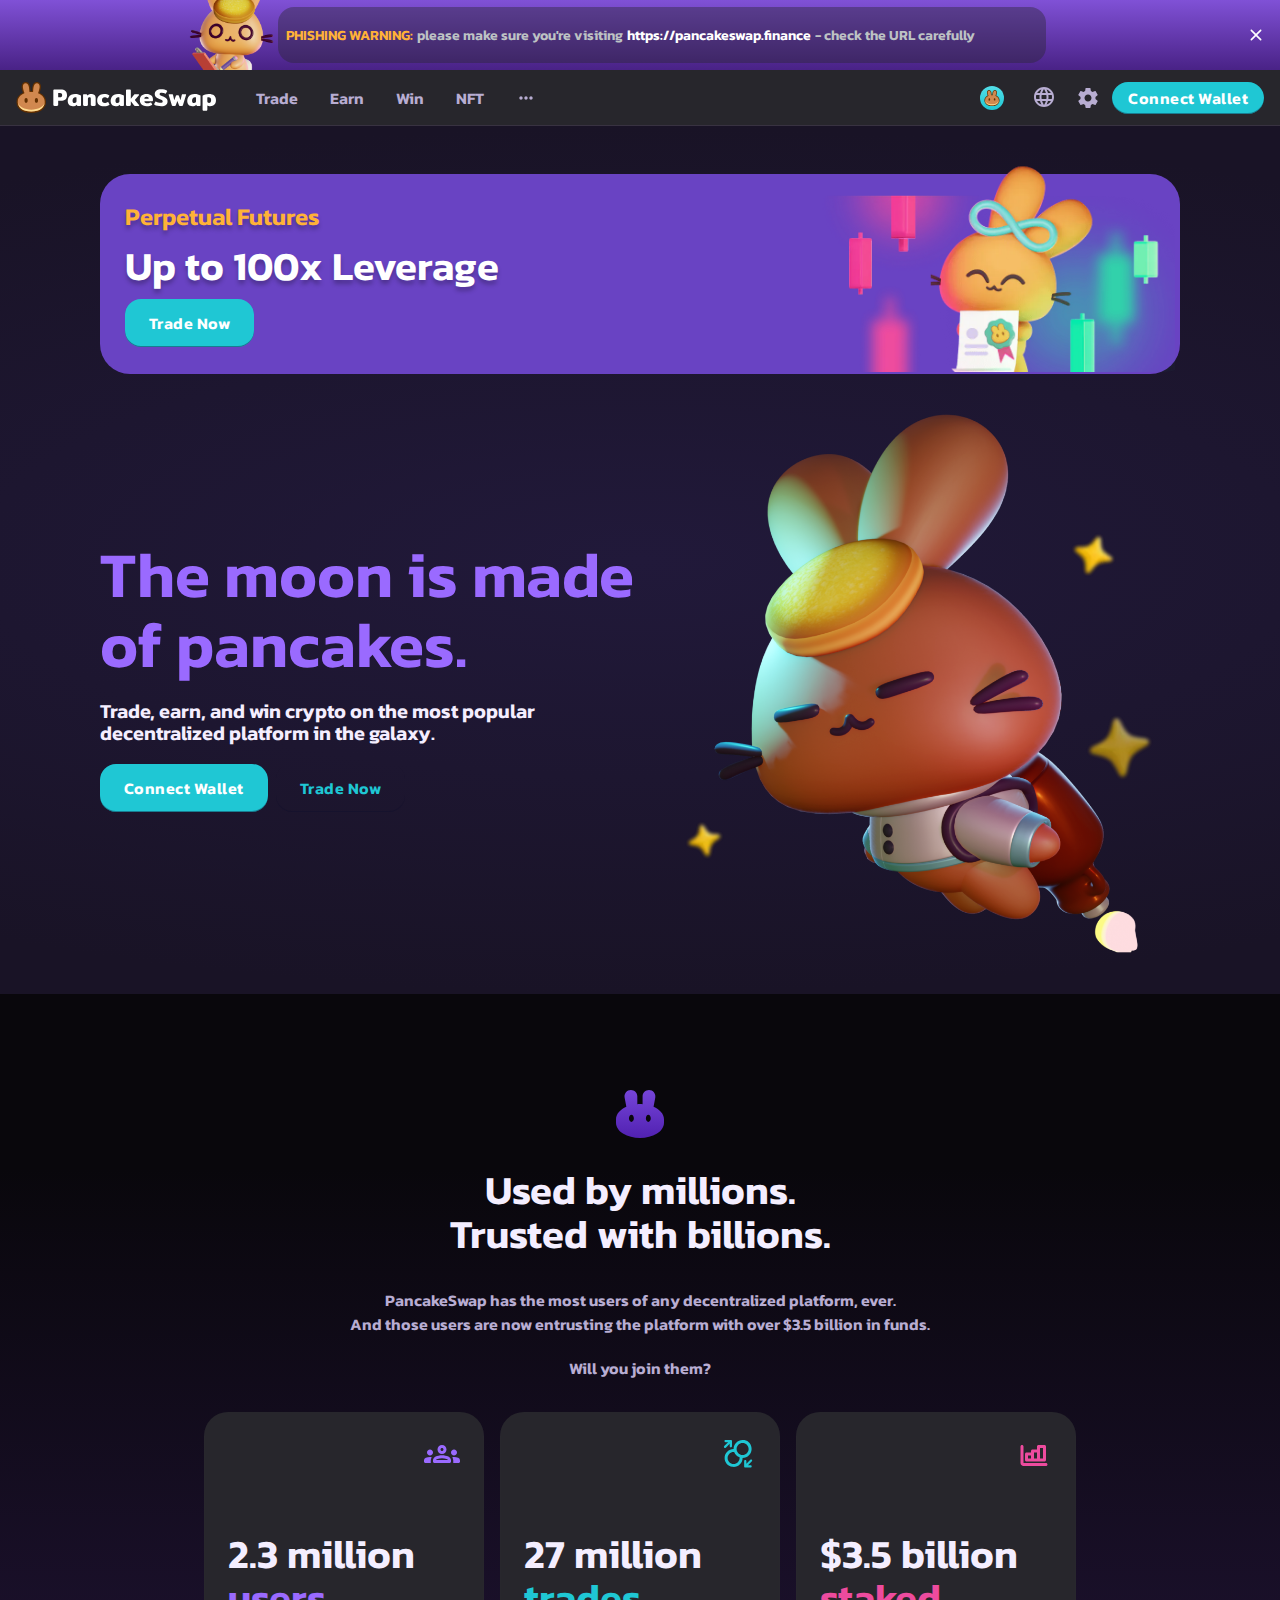
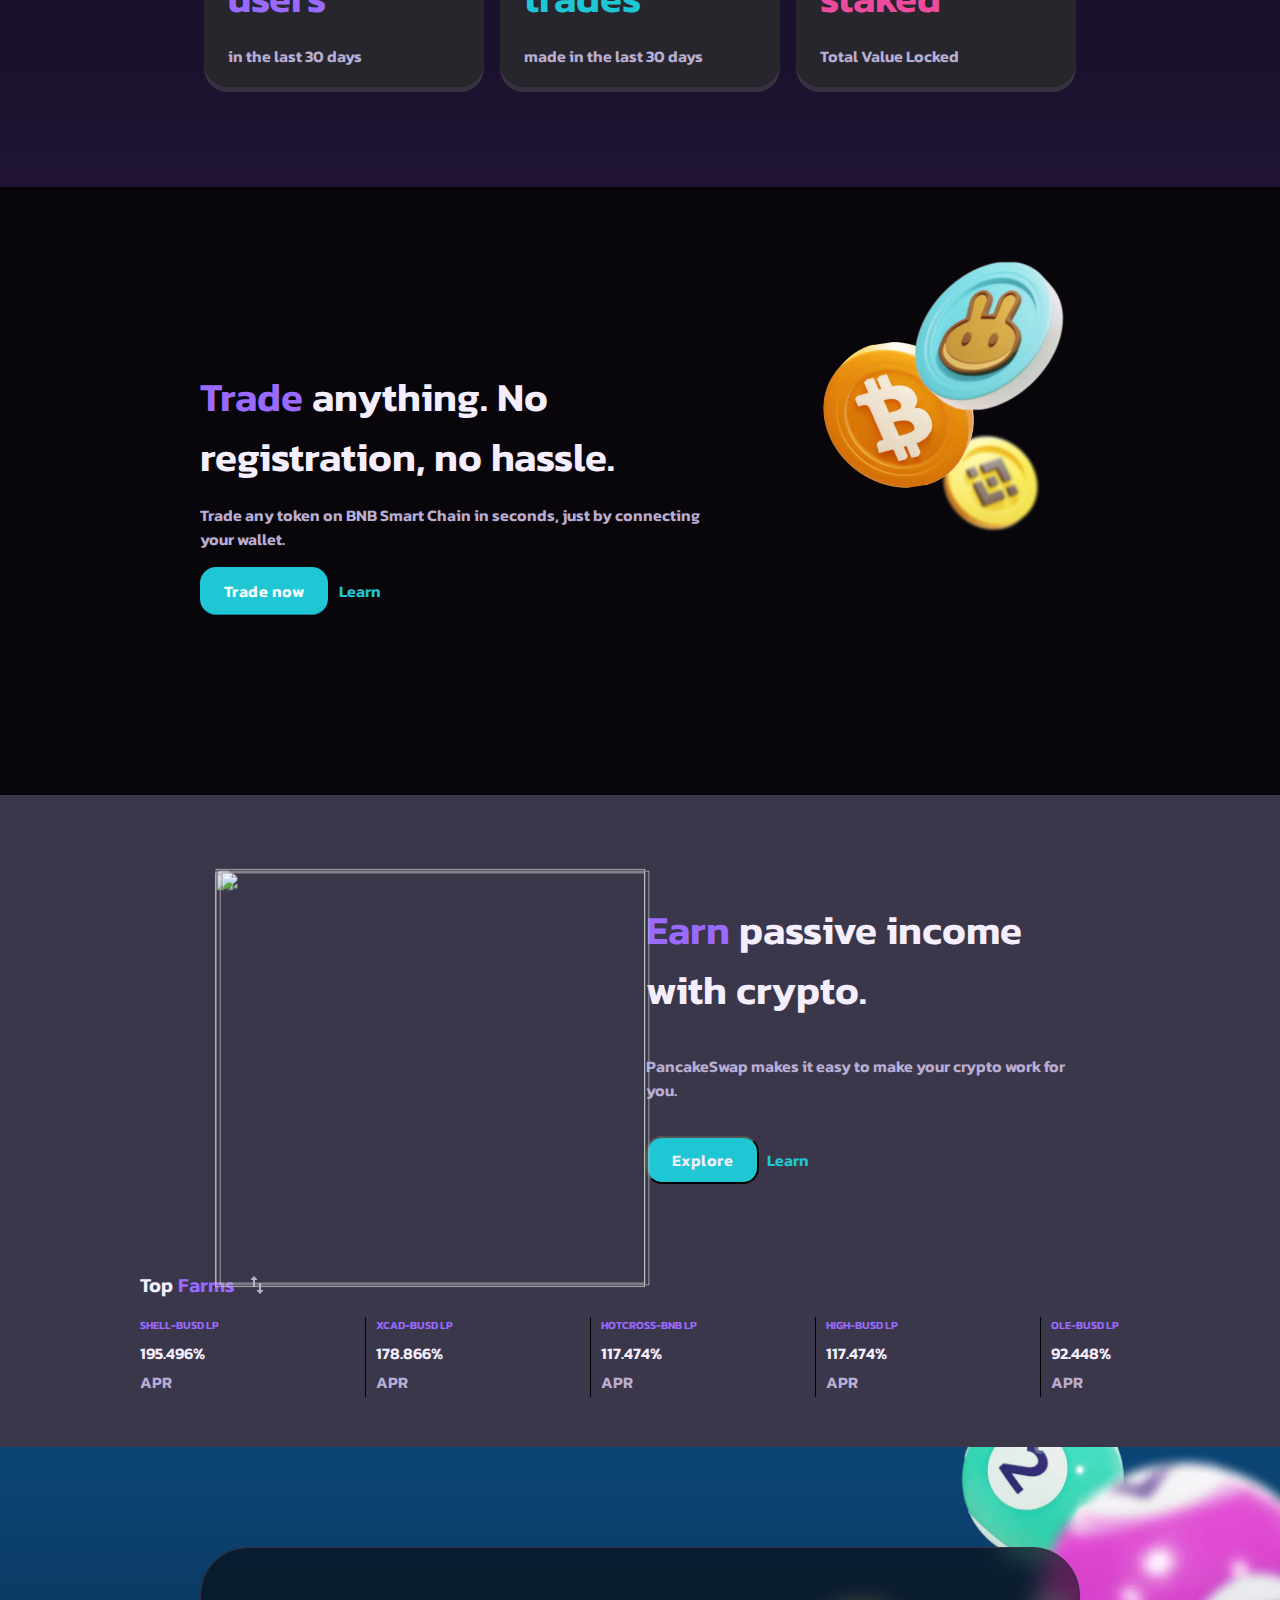
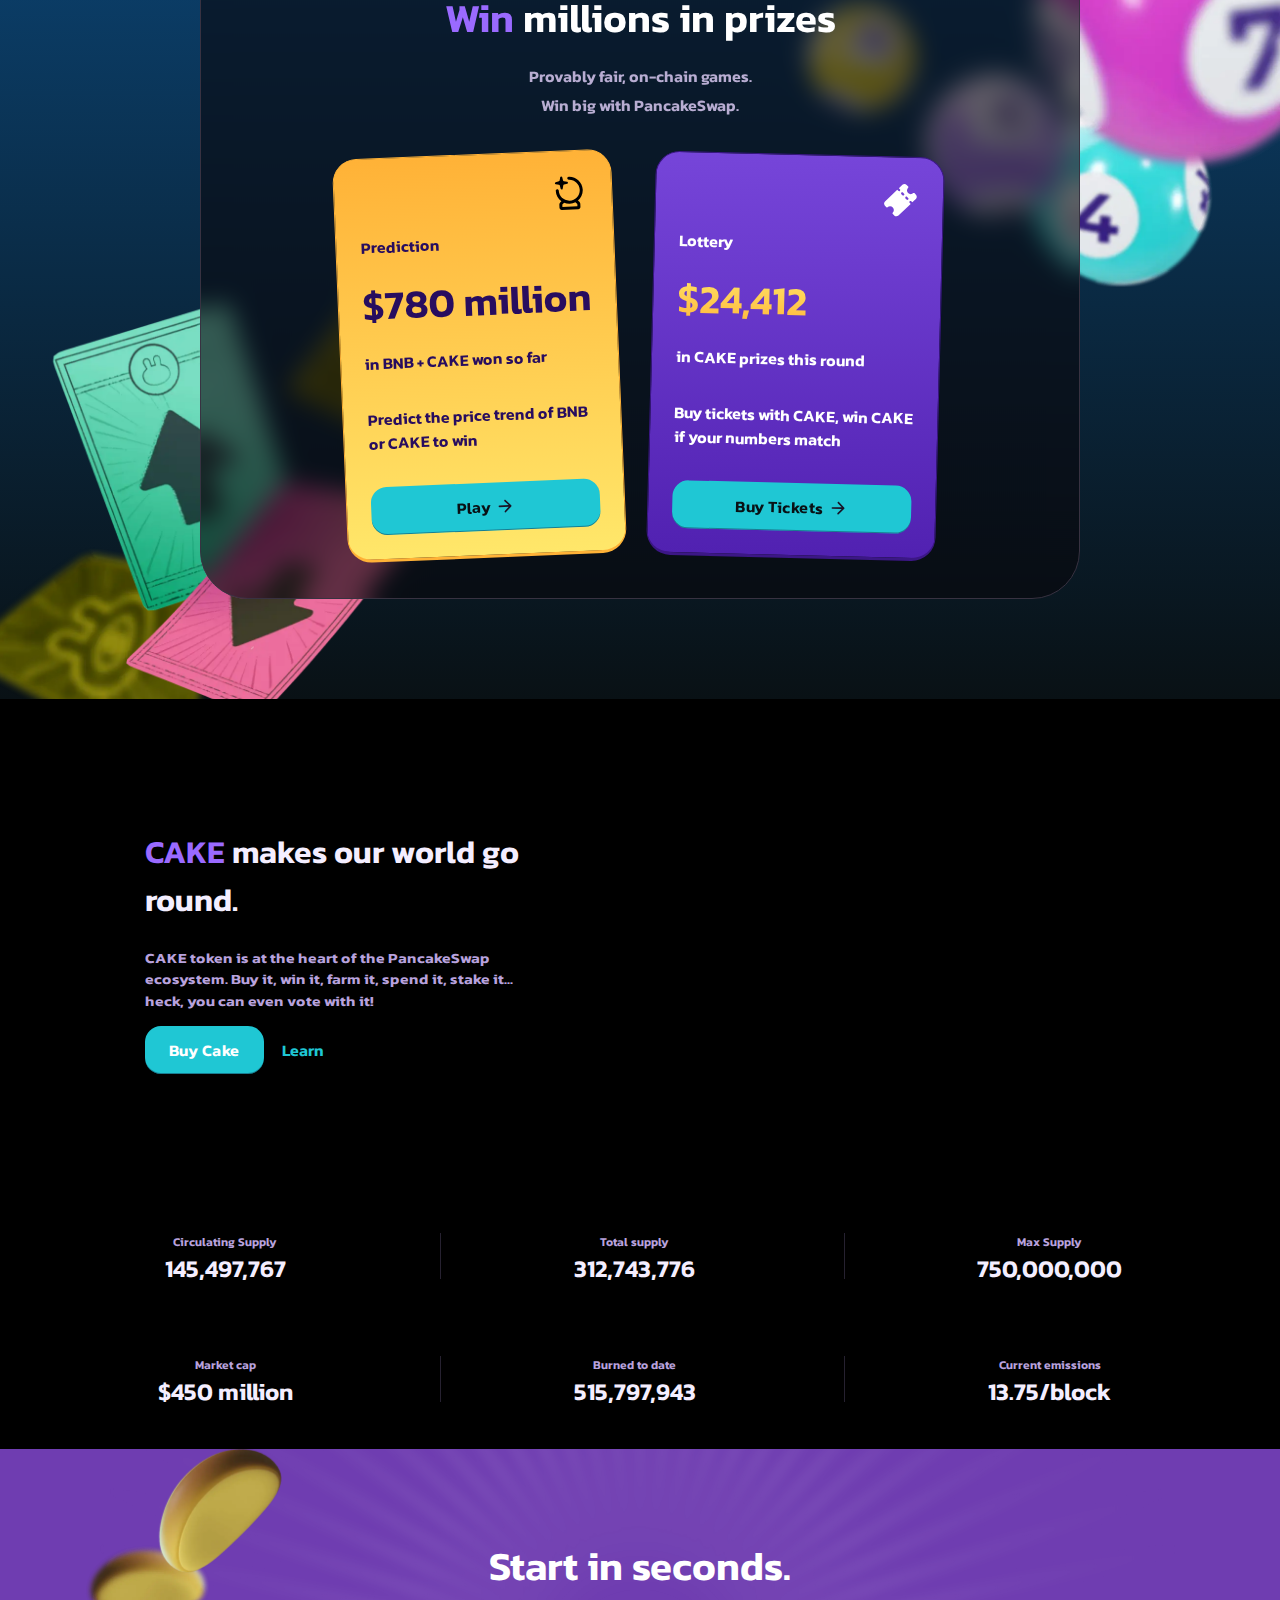
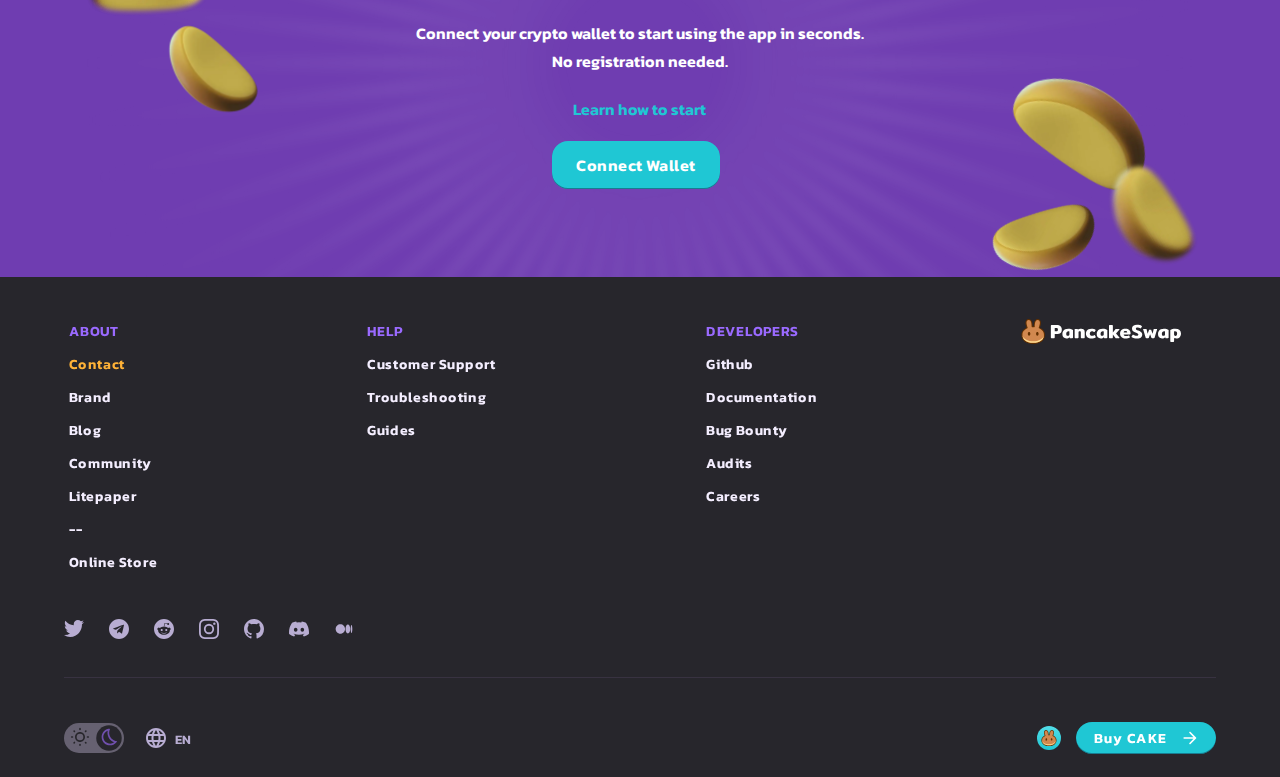
==== commit de8bde06: "feat: prevent body from scoll on modal open" ====
--- a/landing-page/index.html
+++ b/landing-page/index.html
@@ -140,24 +140,23 @@
                   <div
                     class="nav-left-inner-links-outer-block-link-dropdown-link"
                   >
-                    <a href="/swap">Swap</a>
-                  </div>
-                  <div
-                    class="nav-left-inner-links-outer-block-link-dropdown-link"
-                  >
-                    <a href="/limit-orders">Limit</a>
-                  </div>
-                  <div
-                    class="nav-left-inner-links-outer-block-link-dropdown-link"
-                  >
-                    <a href="/liquidity">Liquidity</a>
+                    <a href="">Swap</a>
+                  </div>
+                  <div
+                    class="nav-left-inner-links-outer-block-link-dropdown-link"
+                  >
+                    <a href="">Limit</a>
+                  </div>
+                  <div
+                    class="nav-left-inner-links-outer-block-link-dropdown-link"
+                  >
+                    <a href="">Liquidity</a>
                   </div>
                   <div
                     class="nav-left-inner-links-outer-block-link-dropdown-link"
                   >
                     <a
-                      href="https://perp.pancakeswap.finance/en/futures/BTCUSDT?theme=dark"
-                      target="_blank"
+                      href=""
                     >
                       <div class="hkEazT eeauGl">
                         Perpetual
@@ -179,7 +178,7 @@
               <div class="nav-left-inner-links-outer-block">
                 <div class="nav-left-inner-links-outer-block-div">
                   <div class="nav-left-inner-links-outer-block-link">
-                    <a href="/farms">Earn</a>
+                    <a href="">Earn</a>
                   </div>
                 </div>
                 <div
@@ -193,12 +192,12 @@
                   <div
                     class="nav-left-inner-links-outer-block-link-dropdown-link"
                   >
-                    <a class=" " href="/farms">Farms</a>
-                  </div>
-                  <div
-                    class="nav-left-inner-links-outer-block-link-dropdown-link"
-                  >
-                    <a class=" " href="/pools">Pools</a>
+                    <a class=" " href="">Farms</a>
+                  </div>
+                  <div
+                    class="nav-left-inner-links-outer-block-link-dropdown-link"
+                  >
+                    <a class=" " href="">Pools</a>
                   </div>
                 </div>
               </div>
@@ -206,7 +205,7 @@
               <div class="nav-left-inner-links-outer-block">
                 <div class="nav-left-inner-links-outer-block-div">
                   <div class="nav-left-inner-links-outer-block-link">
-                    <a href="/prediction">Win</a>
+                    <a href="">Win</a>
                   </div>
                 </div>
                 <div
@@ -220,17 +219,17 @@
                   <div
                     class="nav-left-inner-links-outer-block-link-dropdown-link"
                   >
-                    <a class=" " href="/competition">Trading Competition</a>
-                  </div>
-                  <div
-                    class="nav-left-inner-links-outer-block-link-dropdown-link"
-                  >
-                    <a class=" " href="/prediction">Prediction (BETA)</a>
-                  </div>
-                  <div
-                    class="nav-left-inner-links-outer-block-link-dropdown-link"
-                  >
-                    <a href="/lottery">Lottery</a>
+                    <a class=" " href="">Trading Competition</a>
+                  </div>
+                  <div
+                    class="nav-left-inner-links-outer-block-link-dropdown-link"
+                  >
+                    <a class=" " href="">Prediction (BETA)</a>
+                  </div>
+                  <div
+                    class="nav-left-inner-links-outer-block-link-dropdown-link"
+                  >
+                    <a href="">Lottery</a>
                   </div>
                 </div>
               </div>
@@ -238,7 +237,7 @@
               <div class="nav-left-inner-links-outer-block">
                 <div class="nav-left-inner-links-outer-block-div">
                   <div class="nav-left-inner-links-outer-block-link">
-                    <a class="epXtJr" href="/nfts">NFT</a>
+                    <a class="epXtJr" href="">NFT</a>
                   </div>
                 </div>
                 <div
@@ -252,17 +251,17 @@
                   <div
                     class="nav-left-inner-links-outer-block-link-dropdown-link"
                   >
-                    <a class=" " href="/nfts">Overview</a>
-                  </div>
-                  <div
-                    class="nav-left-inner-links-outer-block-link-dropdown-link"
-                  >
-                    <a class=" " href="/nfts/collections">Collections</a>
-                  </div>
-                  <div
-                    class="nav-left-inner-links-outer-block-link-dropdown-link"
-                  >
-                    <a class=" " href="/nfts/activity">Activity</a>
+                    <a class=" " href="">Overview</a>
+                  </div>
+                  <div
+                    class="nav-left-inner-links-outer-block-link-dropdown-link"
+                  >
+                    <a class=" " href="">Collections</a>
+                  </div>
+                  <div
+                    class="nav-left-inner-links-outer-block-link-dropdown-link"
+                  >
+                    <a class=" " href="">Activity</a>
                   </div>
                 </div>
               </div>
@@ -270,12 +269,13 @@
               <div class="nav-left-inner-links-outer-block">
                 <div class="nav-left-inner-links-outer-block-div">
                   <div class="nav-left-inner-links-outer-block-link">
-                    <a href="/info"
+                    <a href="#"
                       ><svg
                         class="bWSJtj"
                         viewbox="0 0 24 24"
                         width="20px"
                         xmlns="http://www.w3.org/2000/svg"
+                        fill="rgb(184, 173, 210)"
                       >
                         <path
                           d="M6 10C4.9 10 4 10.9 4 12C4 13.1 4.9 14 6 14C7.1 14 8 13.1 8 12C8 10.9 7.1 10 6 10ZM18 10C16.9 10 16 10.9 16 12C16 13.1 16.9 14 18 14C19.1 14 20 13.1 20 12C20 10.9 19.1 10 18 10ZM12 10C10.9 10 10 10.9 10 12C10 13.1 10.9 14 12 14C13.1 14 14 13.1 14 12C14 10.9 13.1 10 12 10Z"
@@ -294,17 +294,17 @@
                   <div
                     class="nav-left-inner-links-outer-block-link-dropdown-link"
                   >
-                    <a class=" " href="/info">Info</a>
-                  </div>
-                  <div
-                    class="nav-left-inner-links-outer-block-link-dropdown-link"
-                  >
-                    <a class=" " href="/ifo">IFO</a>
-                  </div>
-                  <div
-                    class="nav-left-inner-links-outer-block-link-dropdown-link"
-                  >
-                    <a class=" " href="/voting">Voting</a>
+                    <a class=" " href="">Info</a>
+                  </div>
+                  <div
+                    class="nav-left-inner-links-outer-block-link-dropdown-link"
+                  >
+                    <a class=" " href="">IFO</a>
+                  </div>
+                  <div
+                    class="nav-left-inner-links-outer-block-link-dropdown-link"
+                  >
+                    <a class=" " href="">Voting</a>
                   </div>
                   <div
                     class="nav-left-inner-links-outer-block-link-dropdown-link"
@@ -348,7 +348,7 @@
                   >
                     <a
                       class=""
-                      href="https://docs.pancakeswap.finance"
+                      href=""
                       target="_blank"
                     >
                       <div class="hkEazT eeauGl">
@@ -373,7 +373,6 @@
           <div class="nav-right">
             <div class="nav-right-icon">
               <a
-                href="https://pancakeswap.finance/swap?outputCurrency=0x0e09fabb73bd3ade0a17ecc321fd13a19e81ce82"
                 target="_blank"
                 ><img src="../resources/svg/logoPancake.svg" alt="pancake-logo">
                 <div class="nav-right-icon-price"></div></a
@@ -604,7 +603,7 @@
                 <p id="countdown"></p>
               </div>
             </div>
-            <a href="https://pancakeswap.finance/lottery"
+            <a
               ><button id="play-button">Play Now</button></a
             >
             <div class="hero-timer-img">
@@ -621,7 +620,7 @@
               </h2>
               <div class="main-section-hero-connect">
                 <button class="connect-wallet">Connect Wallet</button>
-                <a href="/swap"><button>Trade Now</button></a>
+                <a href=""><button>Trade Now</button></a>
               </div>
             </div>
             <aside>
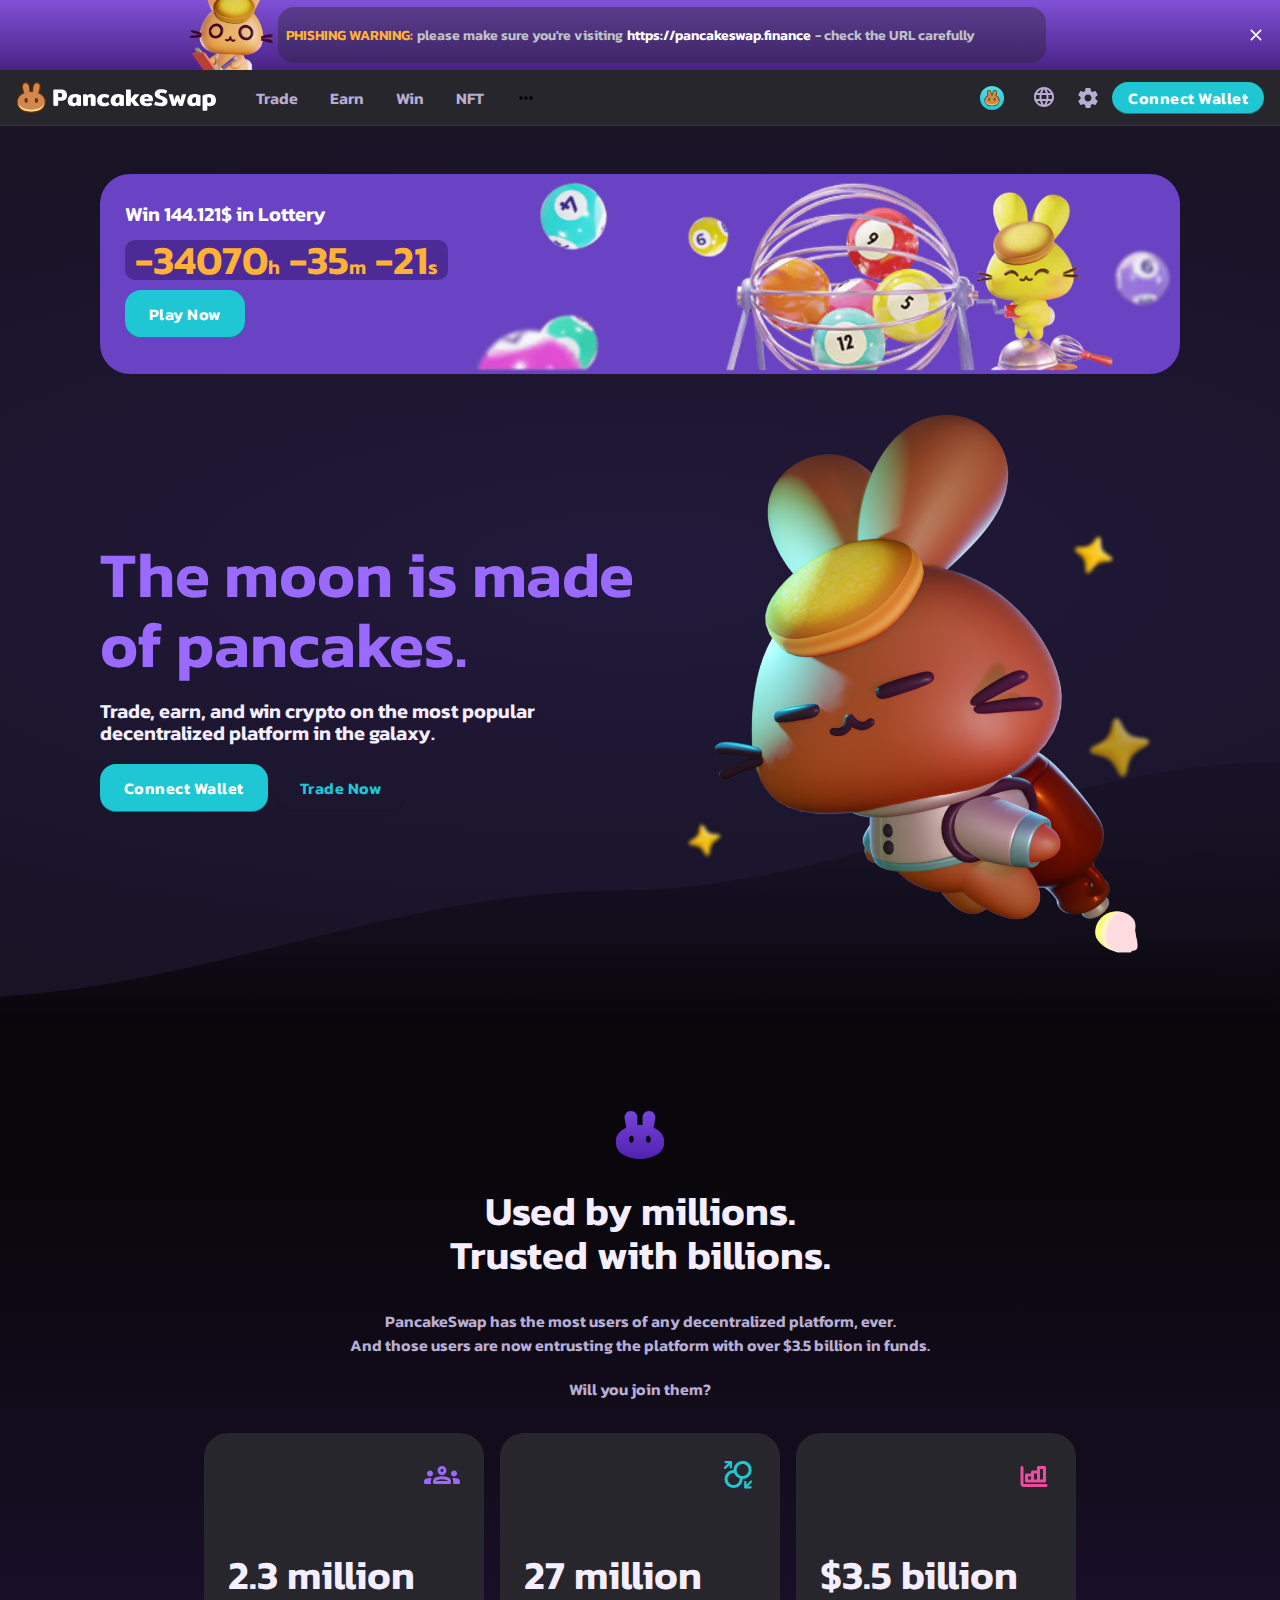
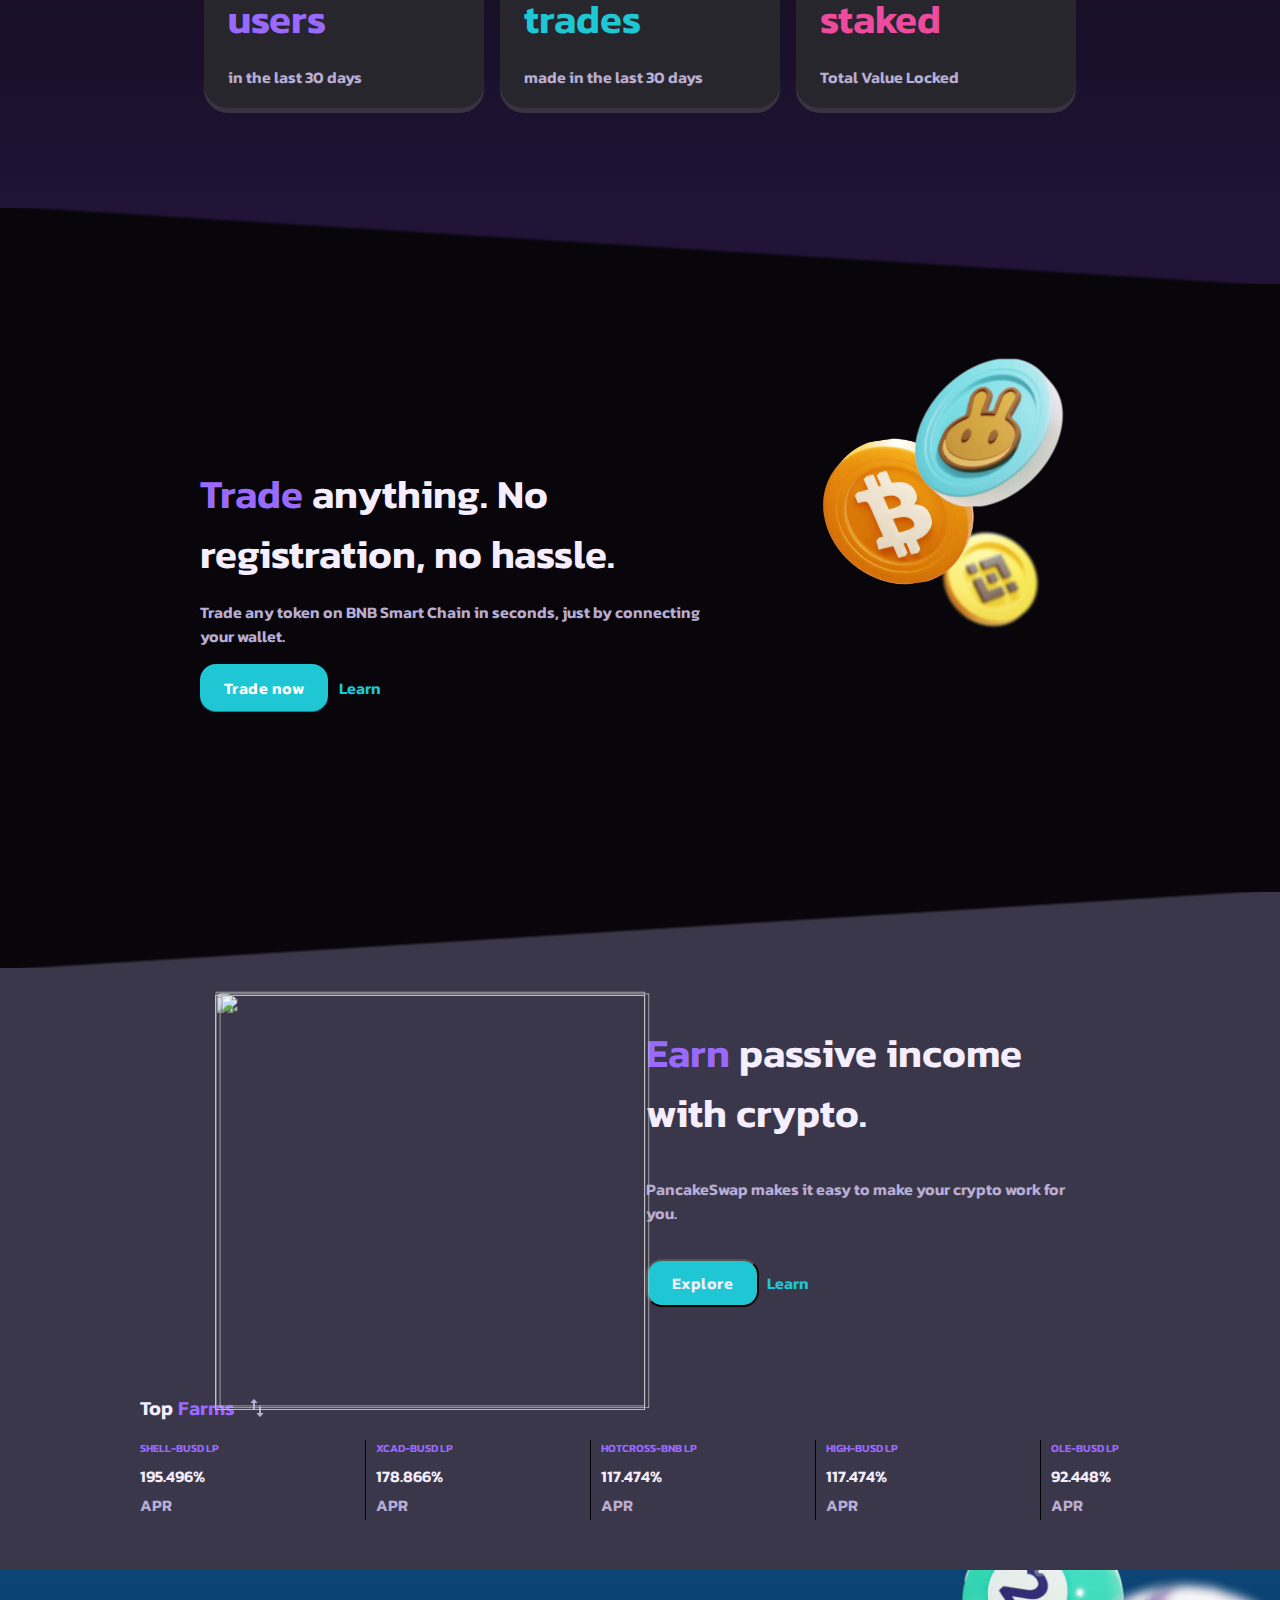
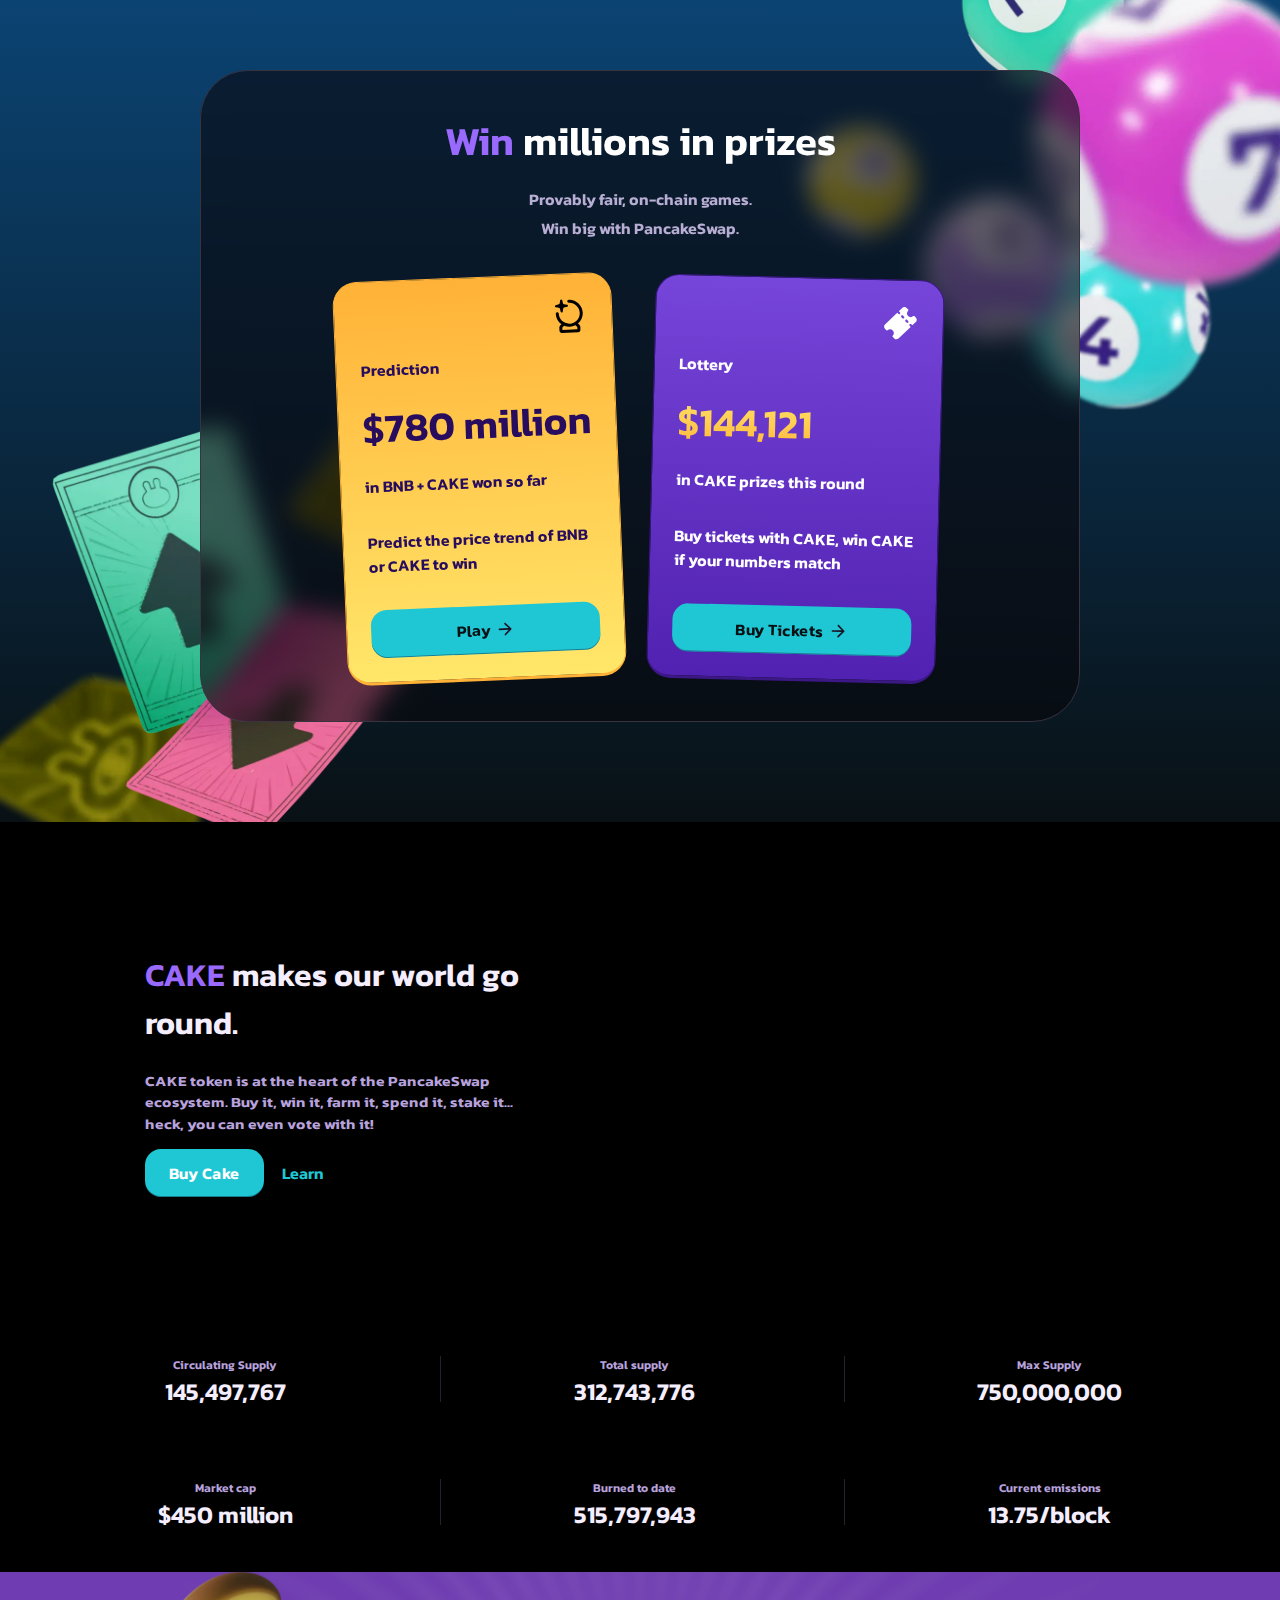
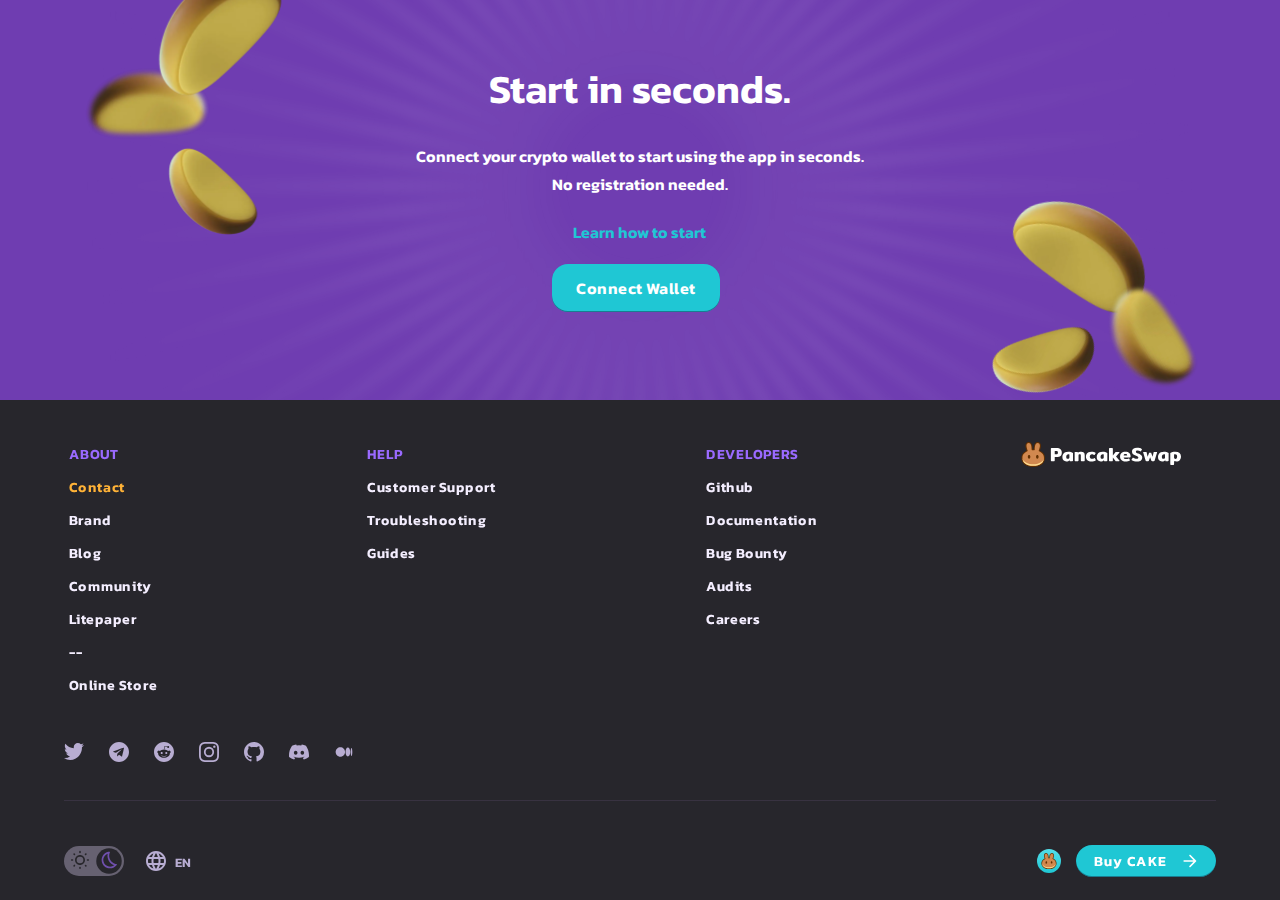
==== commit 352d7dcc: "Add gradients between sections" ====
--- a/landing-page/index.html
+++ b/landing-page/index.html
@@ -118,8 +118,7 @@
                     class="eye"
                     d="M74.85 117.896c0 9.718-4.546 14.779-10.154 14.779s-10.154-5.061-10.154-14.779 4.546-14.779 10.154-14.779 10.154 5.061 10.154 14.779zM140.851 117.896c0 9.718-4.546 14.779-10.154 14.779s-10.154-5.061-10.154-14.779 4.546-14.779 10.154-14.779 10.154 5.061 10.154 14.779z"
                     fill="#633001"
-                  ></path></svg
-              ></a>
+                  ></path></svg></a>
             </div>
 
             <div class="nav-left-inner-links">
@@ -140,23 +139,24 @@
                   <div
                     class="nav-left-inner-links-outer-block-link-dropdown-link"
                   >
-                    <a href="">Swap</a>
-                  </div>
-                  <div
-                    class="nav-left-inner-links-outer-block-link-dropdown-link"
-                  >
-                    <a href="">Limit</a>
-                  </div>
-                  <div
-                    class="nav-left-inner-links-outer-block-link-dropdown-link"
-                  >
-                    <a href="">Liquidity</a>
+                    <a href="/swap">Swap</a>
+                  </div>
+                  <div
+                    class="nav-left-inner-links-outer-block-link-dropdown-link"
+                  >
+                    <a href="/limit-orders">Limit</a>
+                  </div>
+                  <div
+                    class="nav-left-inner-links-outer-block-link-dropdown-link"
+                  >
+                    <a href="/liquidity">Liquidity</a>
                   </div>
                   <div
                     class="nav-left-inner-links-outer-block-link-dropdown-link"
                   >
                     <a
-                      href=""
+                      href="https://perp.pancakeswap.finance/en/futures/BTCUSDT?theme=dark"
+                      target="_blank"
                     >
                       <div class="hkEazT eeauGl">
                         Perpetual
@@ -178,7 +178,7 @@
               <div class="nav-left-inner-links-outer-block">
                 <div class="nav-left-inner-links-outer-block-div">
                   <div class="nav-left-inner-links-outer-block-link">
-                    <a href="">Earn</a>
+                    <a href="/farms">Earn</a>
                   </div>
                 </div>
                 <div
@@ -192,12 +192,12 @@
                   <div
                     class="nav-left-inner-links-outer-block-link-dropdown-link"
                   >
-                    <a class=" " href="">Farms</a>
-                  </div>
-                  <div
-                    class="nav-left-inner-links-outer-block-link-dropdown-link"
-                  >
-                    <a class=" " href="">Pools</a>
+                    <a class=" " href="/farms">Farms</a>
+                  </div>
+                  <div
+                    class="nav-left-inner-links-outer-block-link-dropdown-link"
+                  >
+                    <a class=" " href="/pools">Pools</a>
                   </div>
                 </div>
               </div>
@@ -205,7 +205,7 @@
               <div class="nav-left-inner-links-outer-block">
                 <div class="nav-left-inner-links-outer-block-div">
                   <div class="nav-left-inner-links-outer-block-link">
-                    <a href="">Win</a>
+                    <a href="/prediction">Win</a>
                   </div>
                 </div>
                 <div
@@ -219,17 +219,17 @@
                   <div
                     class="nav-left-inner-links-outer-block-link-dropdown-link"
                   >
-                    <a class=" " href="">Trading Competition</a>
-                  </div>
-                  <div
-                    class="nav-left-inner-links-outer-block-link-dropdown-link"
-                  >
-                    <a class=" " href="">Prediction (BETA)</a>
-                  </div>
-                  <div
-                    class="nav-left-inner-links-outer-block-link-dropdown-link"
-                  >
-                    <a href="">Lottery</a>
+                    <a class=" " href="/competition">Trading Competition</a>
+                  </div>
+                  <div
+                    class="nav-left-inner-links-outer-block-link-dropdown-link"
+                  >
+                    <a class=" " href="/prediction">Prediction (BETA)</a>
+                  </div>
+                  <div
+                    class="nav-left-inner-links-outer-block-link-dropdown-link"
+                  >
+                    <a href="/lottery">Lottery</a>
                   </div>
                 </div>
               </div>
@@ -237,7 +237,7 @@
               <div class="nav-left-inner-links-outer-block">
                 <div class="nav-left-inner-links-outer-block-div">
                   <div class="nav-left-inner-links-outer-block-link">
-                    <a class="epXtJr" href="">NFT</a>
+                    <a class="epXtJr" href="/nfts">NFT</a>
                   </div>
                 </div>
                 <div
@@ -251,17 +251,17 @@
                   <div
                     class="nav-left-inner-links-outer-block-link-dropdown-link"
                   >
-                    <a class=" " href="">Overview</a>
-                  </div>
-                  <div
-                    class="nav-left-inner-links-outer-block-link-dropdown-link"
-                  >
-                    <a class=" " href="">Collections</a>
-                  </div>
-                  <div
-                    class="nav-left-inner-links-outer-block-link-dropdown-link"
-                  >
-                    <a class=" " href="">Activity</a>
+                    <a class=" " href="/nfts">Overview</a>
+                  </div>
+                  <div
+                    class="nav-left-inner-links-outer-block-link-dropdown-link"
+                  >
+                    <a class=" " href="/nfts/collections">Collections</a>
+                  </div>
+                  <div
+                    class="nav-left-inner-links-outer-block-link-dropdown-link"
+                  >
+                    <a class=" " href="/nfts/activity">Activity</a>
                   </div>
                 </div>
               </div>
@@ -269,18 +269,16 @@
               <div class="nav-left-inner-links-outer-block">
                 <div class="nav-left-inner-links-outer-block-div">
                   <div class="nav-left-inner-links-outer-block-link">
-                    <a href="#"
+                    <a href="/info"
                       ><svg
                         class="bWSJtj"
                         viewbox="0 0 24 24"
                         width="20px"
                         xmlns="http://www.w3.org/2000/svg"
-                        fill="rgb(184, 173, 210)"
                       >
                         <path
                           d="M6 10C4.9 10 4 10.9 4 12C4 13.1 4.9 14 6 14C7.1 14 8 13.1 8 12C8 10.9 7.1 10 6 10ZM18 10C16.9 10 16 10.9 16 12C16 13.1 16.9 14 18 14C19.1 14 20 13.1 20 12C20 10.9 19.1 10 18 10ZM12 10C10.9 10 10 10.9 10 12C10 13.1 10.9 14 12 14C13.1 14 14 13.1 14 12C14 10.9 13.1 10 12 10Z"
-                        ></path></svg
-                    ></a>
+                        ></path></svg></a>
                   </div>
                 </div>
                 <div
@@ -294,17 +292,17 @@
                   <div
                     class="nav-left-inner-links-outer-block-link-dropdown-link"
                   >
-                    <a class=" " href="">Info</a>
-                  </div>
-                  <div
-                    class="nav-left-inner-links-outer-block-link-dropdown-link"
-                  >
-                    <a class=" " href="">IFO</a>
-                  </div>
-                  <div
-                    class="nav-left-inner-links-outer-block-link-dropdown-link"
-                  >
-                    <a class=" " href="">Voting</a>
+                    <a class=" " href="/info">Info</a>
+                  </div>
+                  <div
+                    class="nav-left-inner-links-outer-block-link-dropdown-link"
+                  >
+                    <a class=" " href="/ifo">IFO</a>
+                  </div>
+                  <div
+                    class="nav-left-inner-links-outer-block-link-dropdown-link"
+                  >
+                    <a class=" " href="/voting">Voting</a>
                   </div>
                   <div
                     class="nav-left-inner-links-outer-block-link-dropdown-link"
@@ -348,7 +346,7 @@
                   >
                     <a
                       class=""
-                      href=""
+                      href="https://docs.pancakeswap.finance"
                       target="_blank"
                     >
                       <div class="hkEazT eeauGl">
@@ -373,6 +371,7 @@
           <div class="nav-right">
             <div class="nav-right-icon">
               <a
+                href="https://pancakeswap.finance/swap?outputCurrency=0x0e09fabb73bd3ade0a17ecc321fd13a19e81ce82"
                 target="_blank"
                 ><img src="../resources/svg/logoPancake.svg" alt="pancake-logo">
                 <div class="nav-right-icon-price"></div></a
@@ -585,25 +584,16 @@
         </nav>
       </header>
 
-      <main>
+      <main style="position: relative;">
         <section class="main-section-hero">
-          <div class="hero-timer" id="timer-1">
-            <p id="hero-perpetual">Perpetual Futures</p>
-            <h2 id="hero-leva">Up to 100x Leverage</h2>
-            <a href="#"><button>Trade Now</button></a>
-            <div class="hero-timer-img">
-                <img id="perpetual1"src="../assets-section1/perpetual.webp" alt="">
-                <img id="perpetual2" src="../assets-section1/perpetualMobile.webp" alt="">
-            </div>
-        </div>
-          <div class="hero-timer" id="timer-2">
+          <div class="hero-timer">
             <h2 class="lotteryamount"></h2>
             <div class="hero-timer-inner">
               <div>
                 <p id="countdown"></p>
               </div>
             </div>
-            <a
+            <a href="https://pancakeswap.finance/lottery"
               ><button id="play-button">Play Now</button></a
             >
             <div class="hero-timer-img">
@@ -620,7 +610,7 @@
               </h2>
               <div class="main-section-hero-connect">
                 <button class="connect-wallet">Connect Wallet</button>
-                <a href=""><button>Trade Now</button></a>
+                <a href="/swap"><button>Trade Now</button></a>
               </div>
             </div>
             <aside>
@@ -774,7 +764,9 @@
       </button>
     </section>
      <!-- Inizio sezione 2 Giuseppe-->
-  <section>
+  <section style="position: relative;">
+    <svg id="waveBG" style="position: absolute; bottom: 99% ; width: 100vw" viewBox="0 0 1660 339" width="100%" color="text" xmlns="http://www.w3.org/2000/svg" class="sc-8a800401-0 Mvnec"><path d="M804 166.523C520.5 166.523 267.5 290.022 0 304V338.5H1660V0C1358.83 0 1104 166.523 804 166.523Z" fill="url(#paint0_linear_dark)"></path><defs><linearGradient id="paint0_linear_dark" x1="830" y1="83.5" x2="830" y2="338.5" gradientUnits="userSpaceOnUse"><stop stop-color="#08060B" stop-opacity="0.2"></stop><stop offset="0.545554" stop-color="#08060B" stop-opacity="0.5"></stop><stop offset="1" stop-color="#08060B"></stop></linearGradient></defs></svg>
+
     <div class="entire_section">
         <div class="svg_container">
             <img src="../resources/logo/svgexport-13.svg" alt="" />
@@ -853,6 +845,7 @@
     </div>
 </section>
 <!-- Fine sezione 2 Giuseppe-->
+<div id="gradient-section2-3"></div>
 <!------------------------------------------------------------------------ inizio  Sezione 3  ----------------------------------------------------------------------------->
 <div class = "Section_3">
   <div class = "Image-Text_3">
@@ -878,7 +871,8 @@
   </div>
 </div>
 <!------------------------------------------------------------------------ Fine Sezione 3  ----------------------------------------------------------------------------->
- <!--Sezione4 -->
+<div id="gradient-section3-4"></div> 
+<!--Sezione4 -->
  <div class="sectionSix">
   <!-- section Fabio -->
   <div class="super-criminal">
--- a/scss/style.css
+++ b/scss/style.css
@@ -6,6 +6,9 @@
   text-decoration: none;
 }
 
+body > #Section_1 {
+  margin-bottom: -1px;
+}
 body > #Section_1 > header > .phishing-div {
   height: 4.375rem;
   min-height: 4.375rem;
@@ -250,13 +253,14 @@
   display: flex;
   flex-direction: column;
   position: absolute;
-  transform: scaleY(0);
-  left: -150%;
+  transform: translate(-50%, 0px);
+  left: 50%;
   top: 40px;
   bottom: auto;
   background-color: rgb(39, 38, 44);
   box-shadow: rgba(25, 19, 38, 0.1) 0px 2px 12px -8px, rgba(25, 19, 38, 0.05) 0px 1px 1px;
   padding: 16px;
+  overflow: hidden;
   z-index: 10;
   border-radius: 4px;
   opacity: 0;
@@ -348,7 +352,7 @@
 }
 body > #Section_1 > main {
   background: radial-gradient(103.12% 50% at 50% 50%, rgb(33, 25, 58) 0%, rgb(25, 19, 38) 100%);
-  padding: 3rem 0;
+  padding: 3rem 0 4.375rem 0;
   display: flex;
   flex-direction: column;
   align-items: center;
@@ -362,12 +366,6 @@
   align-items: center;
   gap: 2rem 0;
   padding: 0 6.25rem;
-}
-body > #Section_1 > main > section > #timer-1 {
-  display: flex;
-}
-body > #Section_1 > main > section > #timer-2 {
-  display: none;
 }
 body > #Section_1 > main > section > .hero-timer {
   background-color: rgb(105, 67, 195);
@@ -380,23 +378,12 @@
   flex-direction: column;
   justify-content: space-between;
   position: relative;
-  transition: opacity 1s;
-}
-body > #Section_1 > main > section > .hero-timer > #hero-perpetual {
-  color: rgb(255, 178, 55);
-  font-size: 24px;
-  text-shadow: rgba(0, 0, 0, 0.25) 0px 4px 4px;
-}
-body > #Section_1 > main > section > .hero-timer > #hero-leva {
-  font-size: 40px;
-  text-shadow: rgba(0, 0, 0, 0.25) 0px 4px 4px;
 }
 body > #Section_1 > main > section > .hero-timer > h2 {
   color: #fff;
   font-size: 20px;
   position: relative;
   z-index: 2;
-  text-shadow: rgba(0, 0, 0, 0.25) 0px 4px 4px;
 }
 body > #Section_1 > main > section > .hero-timer > .hero-timer-inner {
   background-color: rgba(40, 13, 95, 0.4352941176);
@@ -456,9 +443,6 @@
 body > #Section_1 > main > section > .hero-timer > .hero-timer-img {
   position: relative;
   z-index: 1;
-}
-body > #Section_1 > main > section > .hero-timer > .hero-timer-img > #perpetual1 {
-  width: 35%;
 }
 body > #Section_1 > main > section > .hero-timer > .hero-timer-img img {
   position: absolute;
@@ -682,12 +666,6 @@
   main {
     padding: 0px 30px;
   }
-  main .main-section-hero .hero-timer > #hero-leva {
-    font-size: 20px !important;
-  }
-  main .main-section-hero .hero-timer .hero-timer-img > #perpetual2 {
-    min-width: 150px;
-  }
   main .main-section-hero .hero-timer .hero-timer-img img:last-of-type {
     visibility: visible;
     padding-top: 50px;
@@ -1401,6 +1379,20 @@
   padding: 0px;
 }
 
+#gradient-section2-3 {
+  width: 100vw;
+  height: 80px;
+  background: linear-gradient(to bottom left, rgb(32, 19, 53) 49%, rgb(8, 6, 11) 51%);
+  margin: -2px 0 -2px 0;
+}
+
+#gradient-section3-4 {
+  width: 100vw;
+  height: 80px;
+  background: linear-gradient(to bottom right, rgb(8, 6, 11) 49%, #3b374b 51%);
+  margin: -2px 0 -2px 0;
+}
+
 .entire_section {
   background-image: linear-gradient(rgb(9, 7, 12) 22%, rgb(32, 19, 53) 100%);
   width: 100vw;
@@ -1504,6 +1496,12 @@
 }
 
 @media screen and (max-width: 850px) {
+  #gradient-section2-3 {
+    height: 50px;
+  }
+  #gradient-section3-4 {
+    height: 50px;
+  }
   .entire_section {
     height: -webkit-fit-content;
     height: -moz-fit-content;
@@ -2033,7 +2031,6 @@
 }
 
 .img-text {
-  margin-top: 3.125rem;
   display: flex;
   justify-content: center;
   gap: 0.625rem;
@@ -3108,9 +3105,4 @@
 }
 * {
   font-family: Kanit !important;
-}
-
-button:hover {
-  opacity: 0.6 !important;
-  transition: 0.3s !important;
 }/*# sourceMappingURL=style.css.map */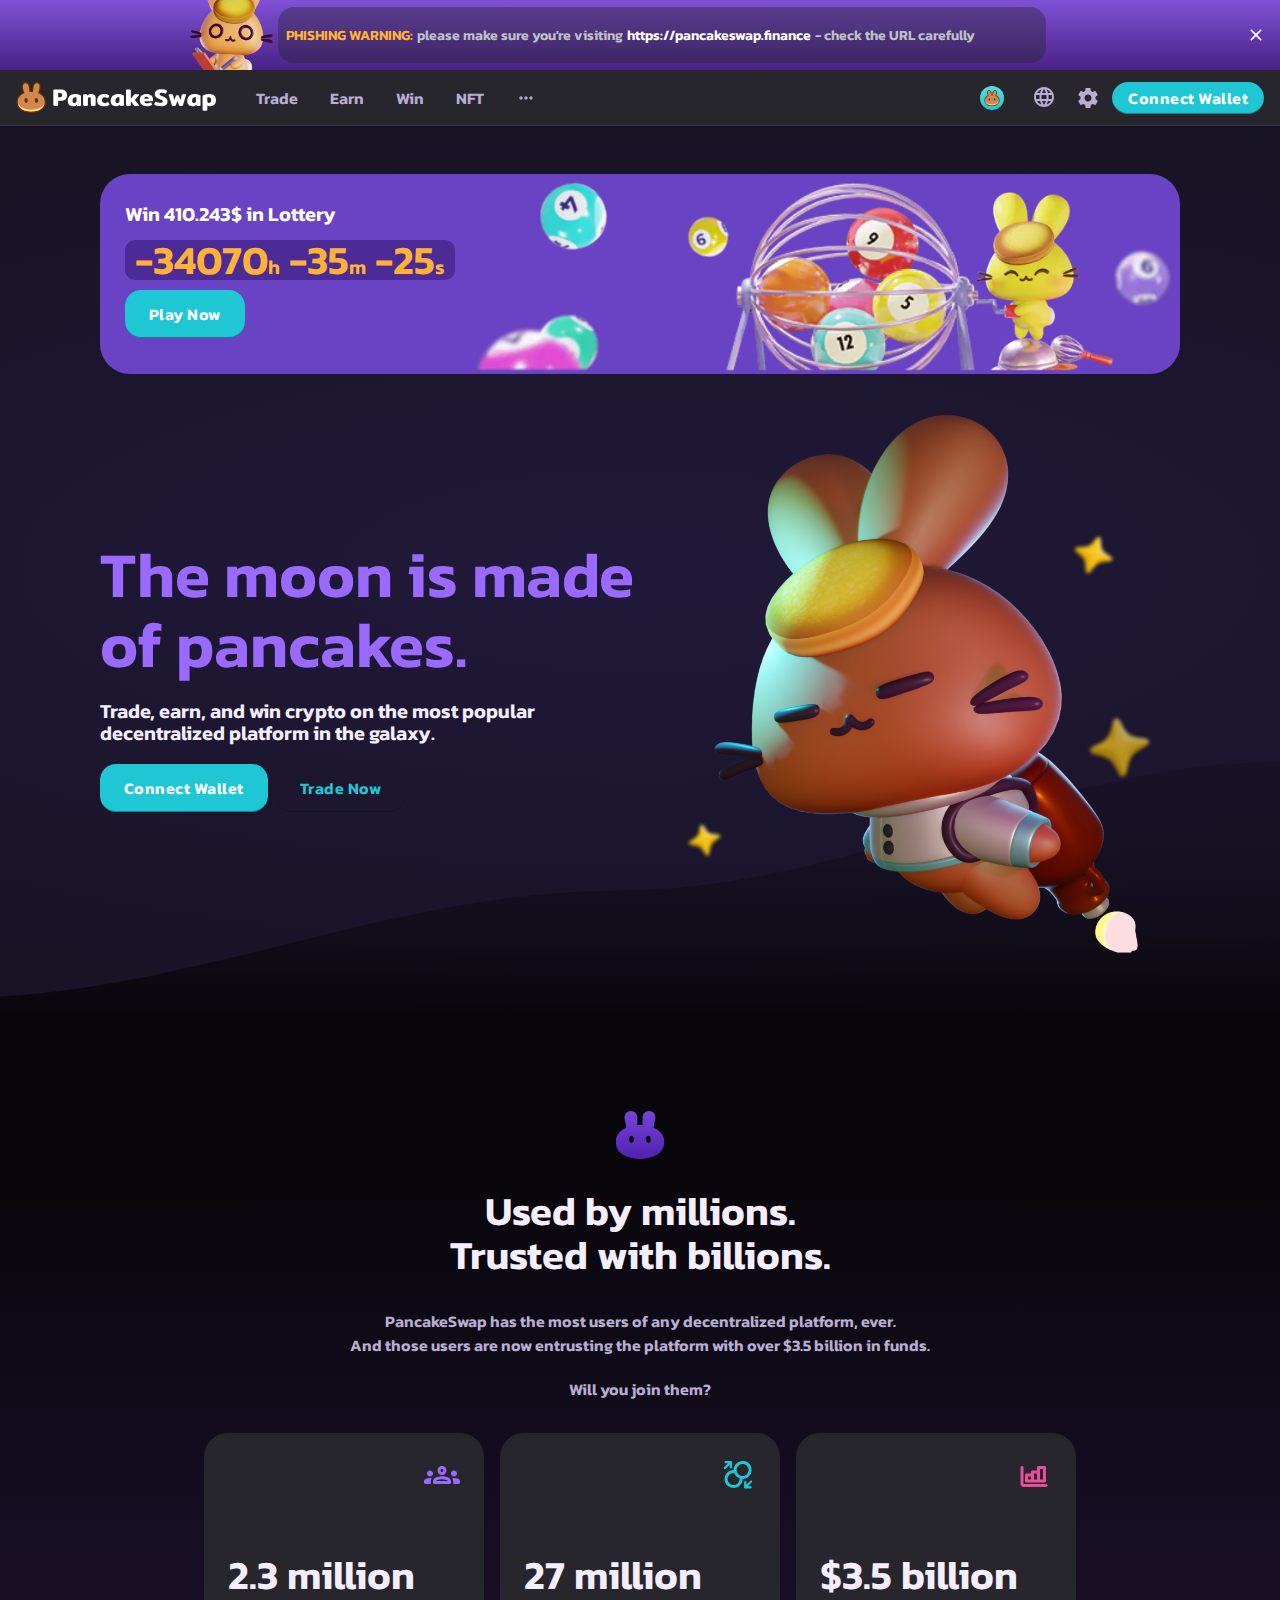
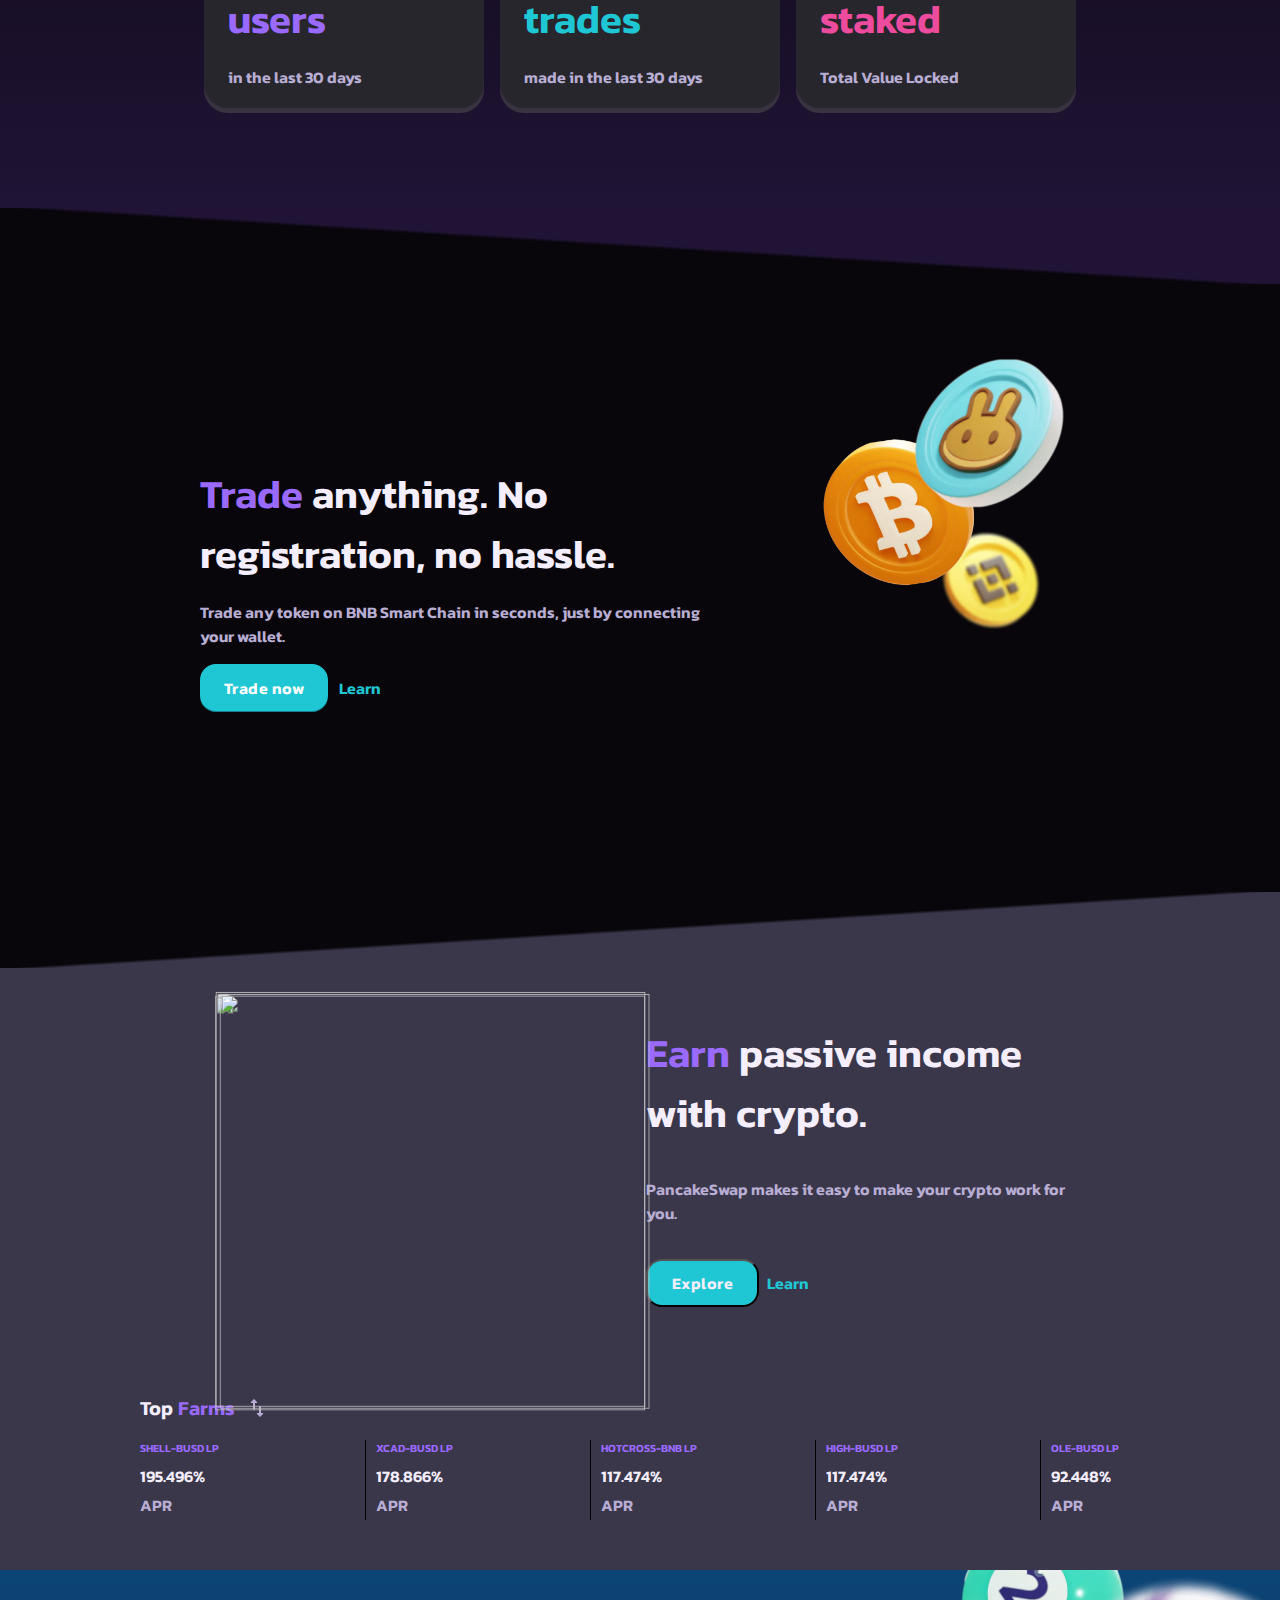
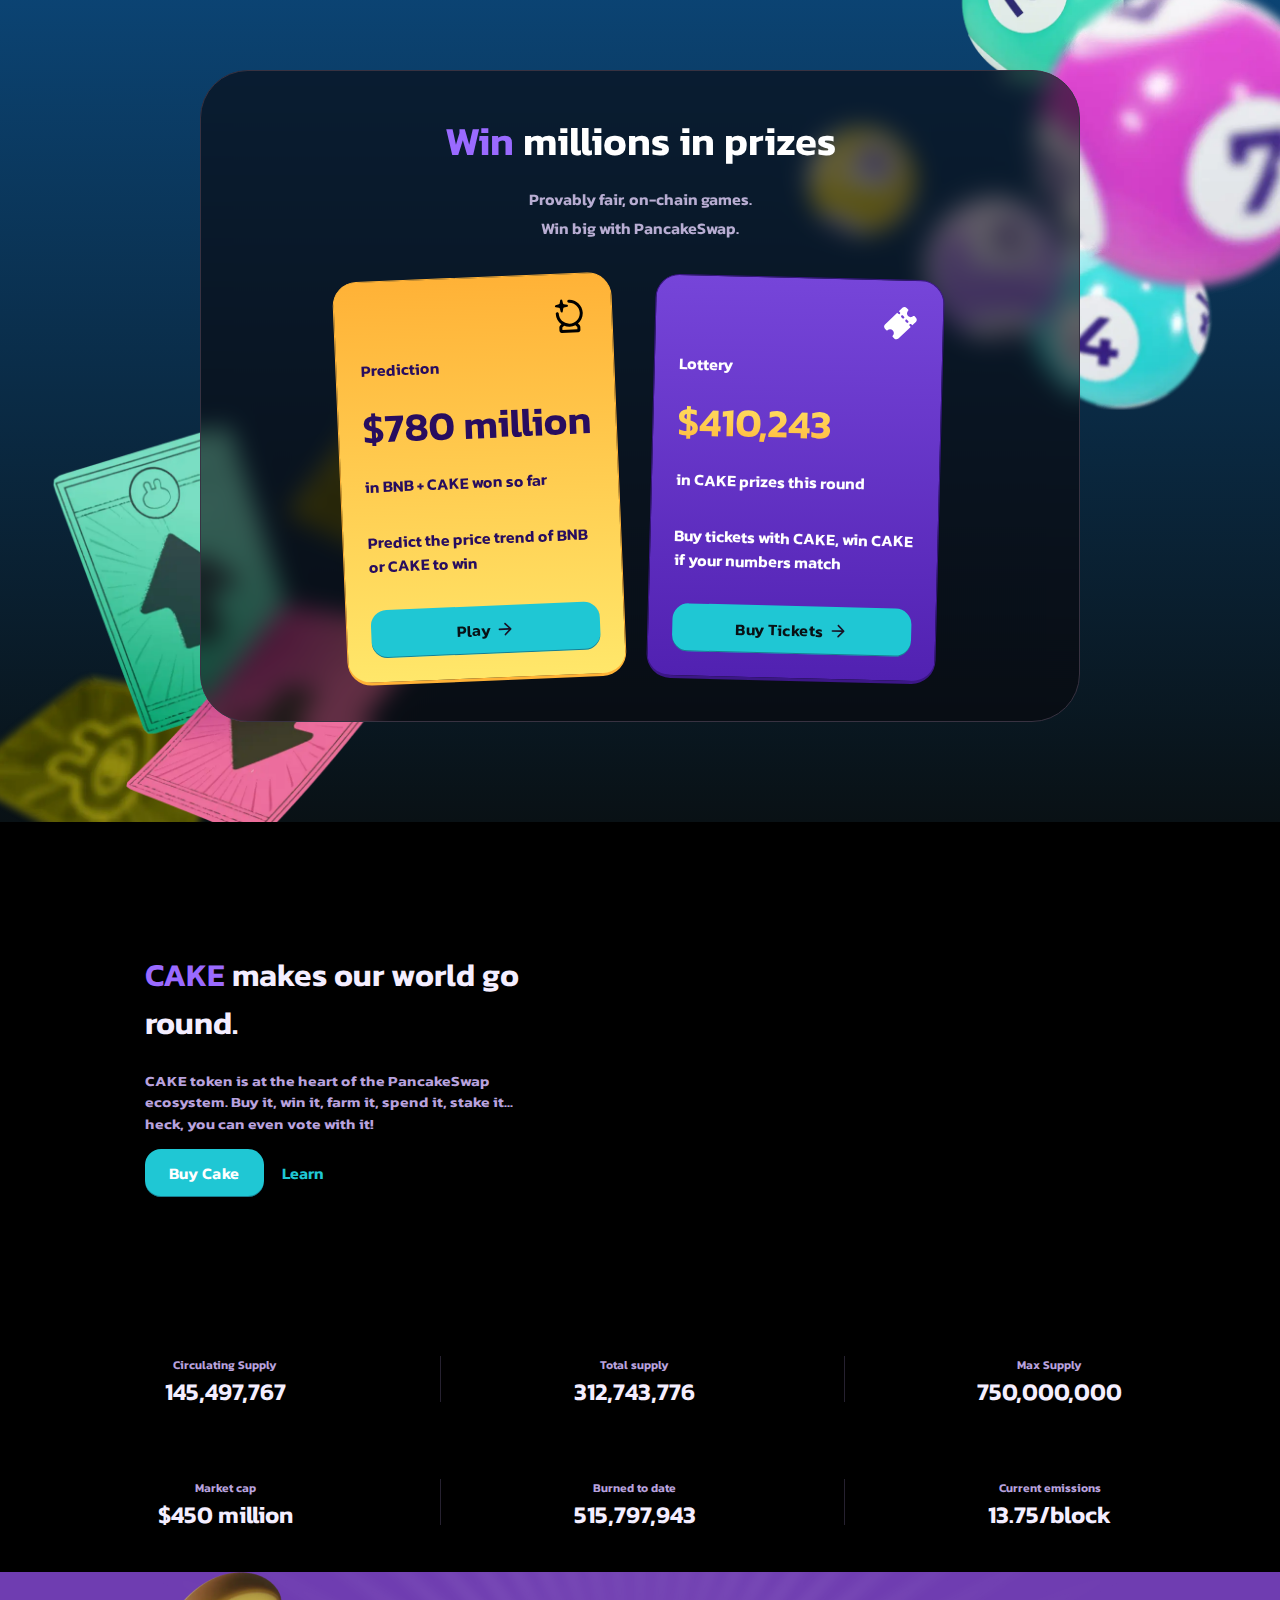
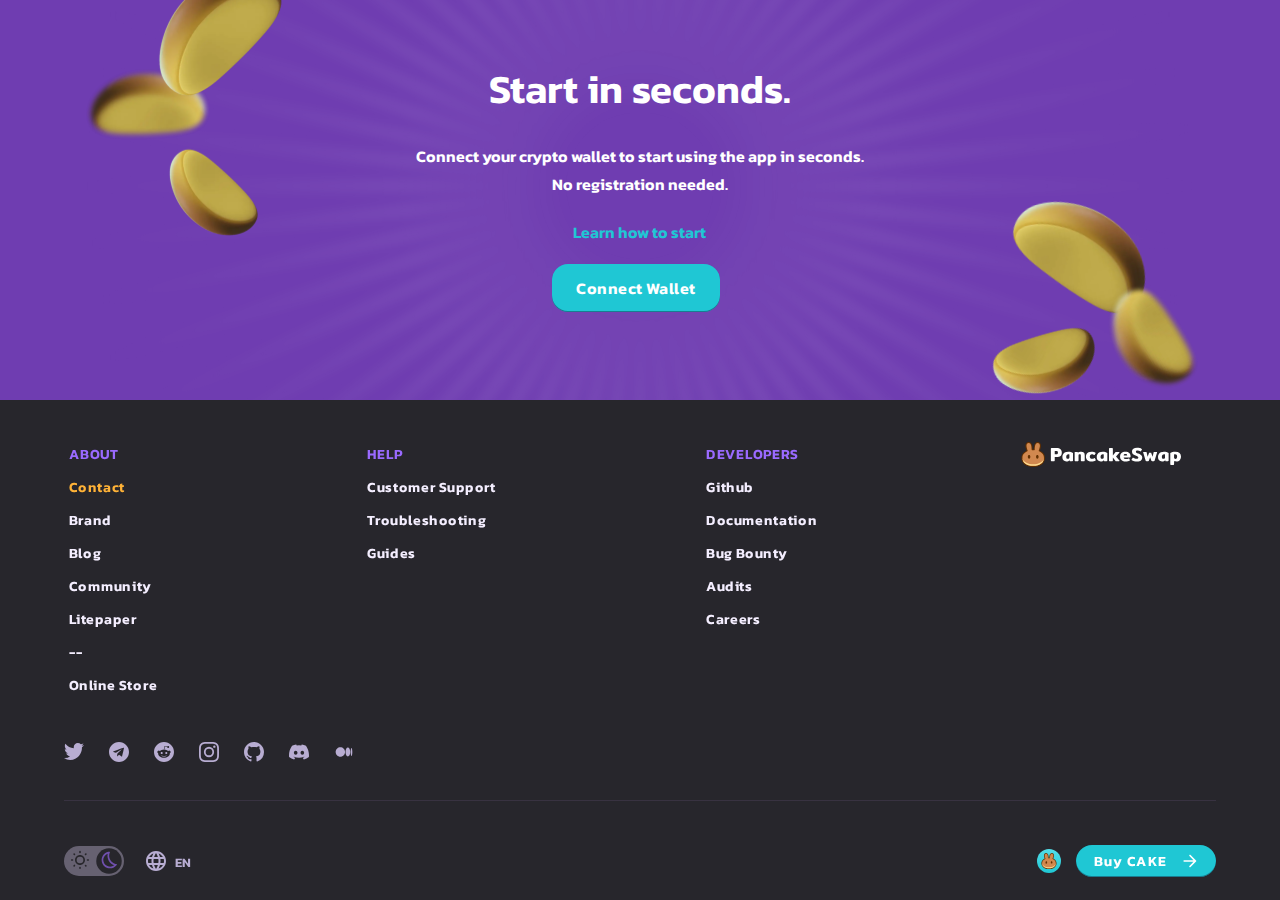
==== commit 2108cc4a: "fix: add filter to svg on navbar to the color it should be" ====
--- a/landing-page/index.html
+++ b/landing-page/index.html
@@ -275,6 +275,7 @@
                         viewbox="0 0 24 24"
                         width="20px"
                         xmlns="http://www.w3.org/2000/svg"
+                        style="filter: invert(99%) sepia(52%) saturate(3961%) hue-rotate(181deg) brightness(83%) contrast(83%);"
                       >
                         <path
                           d="M6 10C4.9 10 4 10.9 4 12C4 13.1 4.9 14 6 14C7.1 14 8 13.1 8 12C8 10.9 7.1 10 6 10ZM18 10C16.9 10 16 10.9 16 12C16 13.1 16.9 14 18 14C19.1 14 20 13.1 20 12C20 10.9 19.1 10 18 10ZM12 10C10.9 10 10 10.9 10 12C10 13.1 10.9 14 12 14C13.1 14 14 13.1 14 12C14 10.9 13.1 10 12 10Z"
@@ -334,6 +335,7 @@
                           viewbox="0 0 24 24"
                           width="20px"
                           xmlns="http://www.w3.org/2000/svg"
+                          style="filter: invert(99%) sepia(52%) saturate(3961%) hue-rotate(181deg) brightness(83%) contrast(83%);"
                         >
                           <path
                             d="M16.3 8.09014C15.91 8.48014 15.91 9.10014 16.3 9.49014L18.2 11.3901H9C8.45 11.3901 8 11.8401 8 12.3901C8 12.9401 8.45 13.3901 9 13.3901H18.2L16.3 15.2901C15.91 15.6801 15.91 16.3001 16.3 16.6901C16.69 17.0801 17.31 17.0801 17.7 16.6901L21.29 13.1001C21.68 12.7101 21.68 12.0801 21.29 11.6901L17.7 8.09014C17.31 7.70014 16.69 7.70014 16.3 8.09014ZM4 19.3901H11C11.55 19.3901 12 19.8401 12 20.3901C12 20.9401 11.55 21.3901 11 21.3901H4C2.9 21.3901 2 20.4901 2 19.3901V5.39014C2 4.29014 2.9 3.39014 4 3.39014H11C11.55 3.39014 12 3.84014 12 4.39014C12 4.94014 11.55 5.39014 11 5.39014H4V19.3901Z"
@@ -356,6 +358,7 @@
                           viewbox="0 0 24 24"
                           width="20px"
                           xmlns="http://www.w3.org/2000/svg"
+                          style="filter: invert(99%) sepia(52%) saturate(3961%) hue-rotate(181deg) brightness(83%) contrast(83%);"
                         >
                           <path
                             d="M16.3 8.09014C15.91 8.48014 15.91 9.10014 16.3 9.49014L18.2 11.3901H9C8.45 11.3901 8 11.8401 8 12.3901C8 12.9401 8.45 13.3901 9 13.3901H18.2L16.3 15.2901C15.91 15.6801 15.91 16.3001 16.3 16.6901C16.69 17.0801 17.31 17.0801 17.7 16.6901L21.29 13.1001C21.68 12.7101 21.68 12.0801 21.29 11.6901L17.7 8.09014C17.31 7.70014 16.69 7.70014 16.3 8.09014ZM4 19.3901H11C11.55 19.3901 12 19.8401 12 20.3901C12 20.9401 11.55 21.3901 11 21.3901H4C2.9 21.3901 2 20.4901 2 19.3901V5.39014C2 4.29014 2.9 3.39014 4 3.39014H11C11.55 3.39014 12 3.84014 12 4.39014C12 4.94014 11.55 5.39014 11 5.39014H4V19.3901Z"
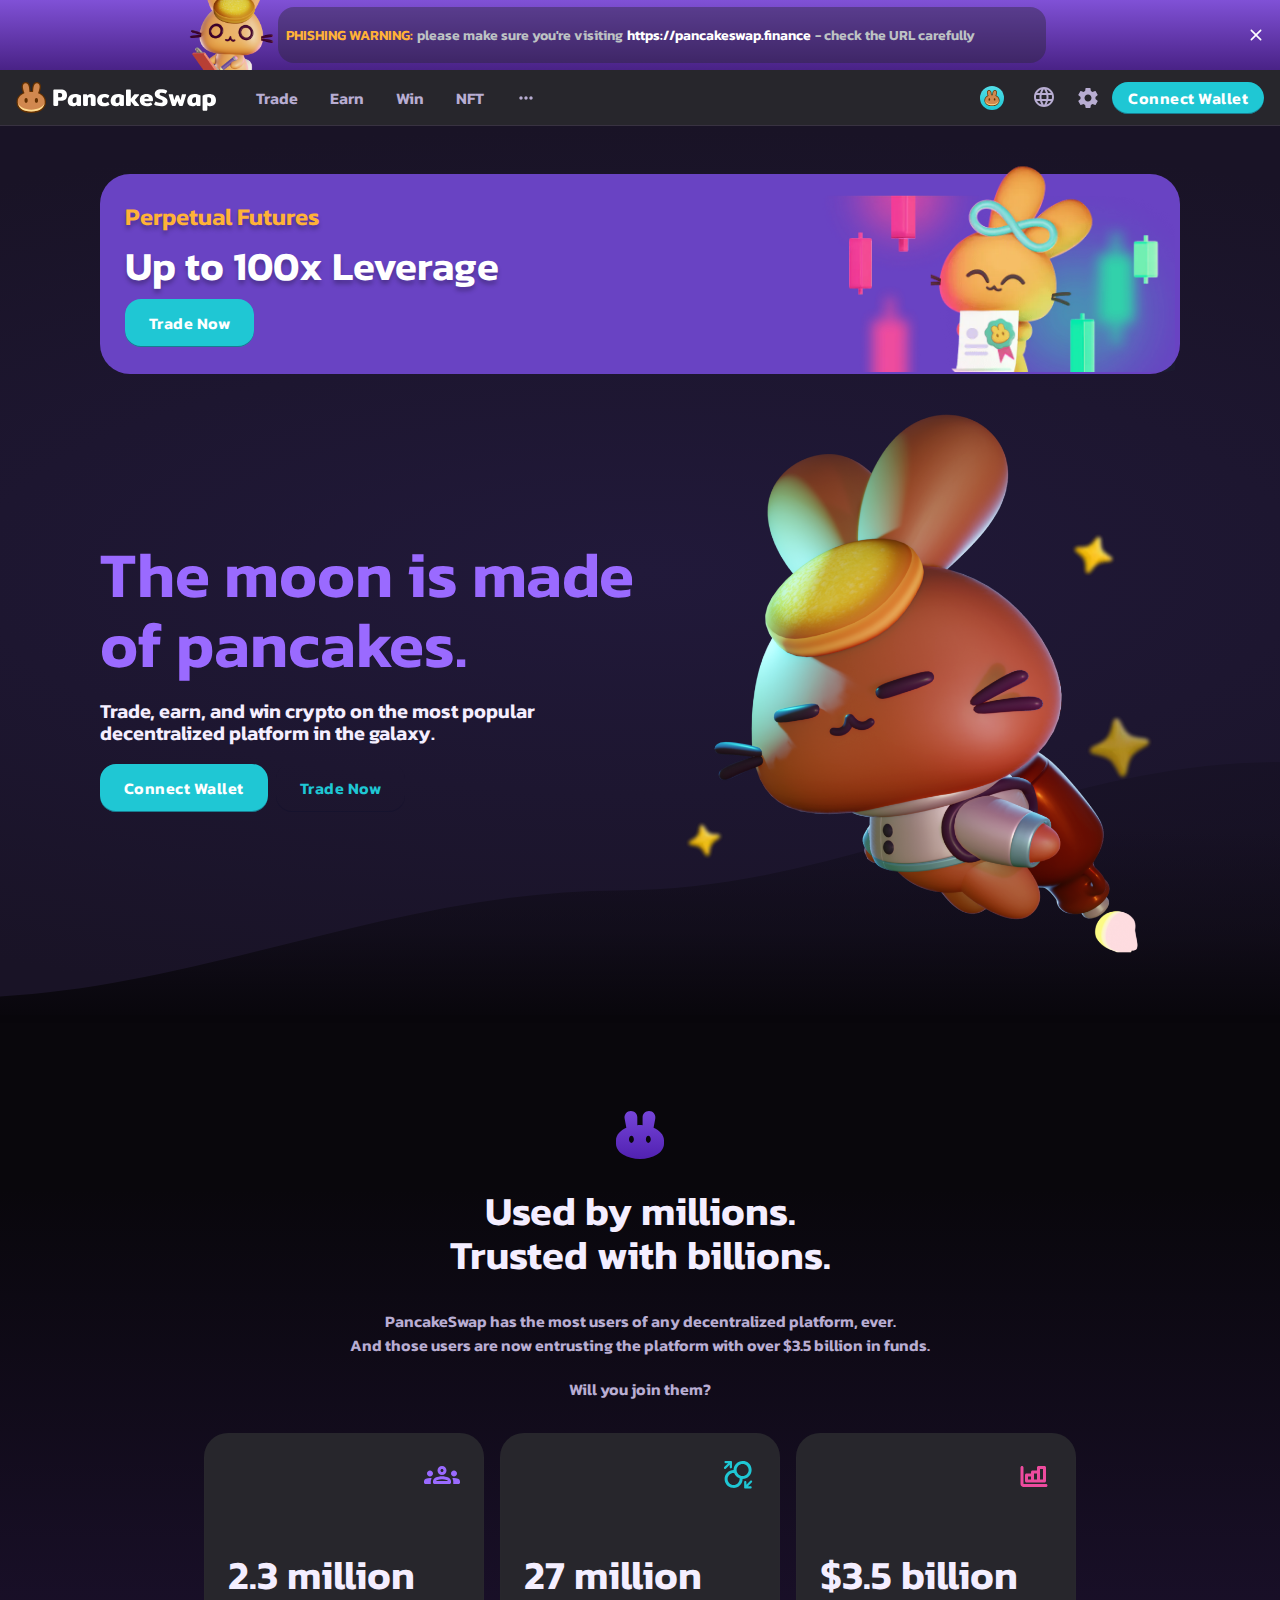
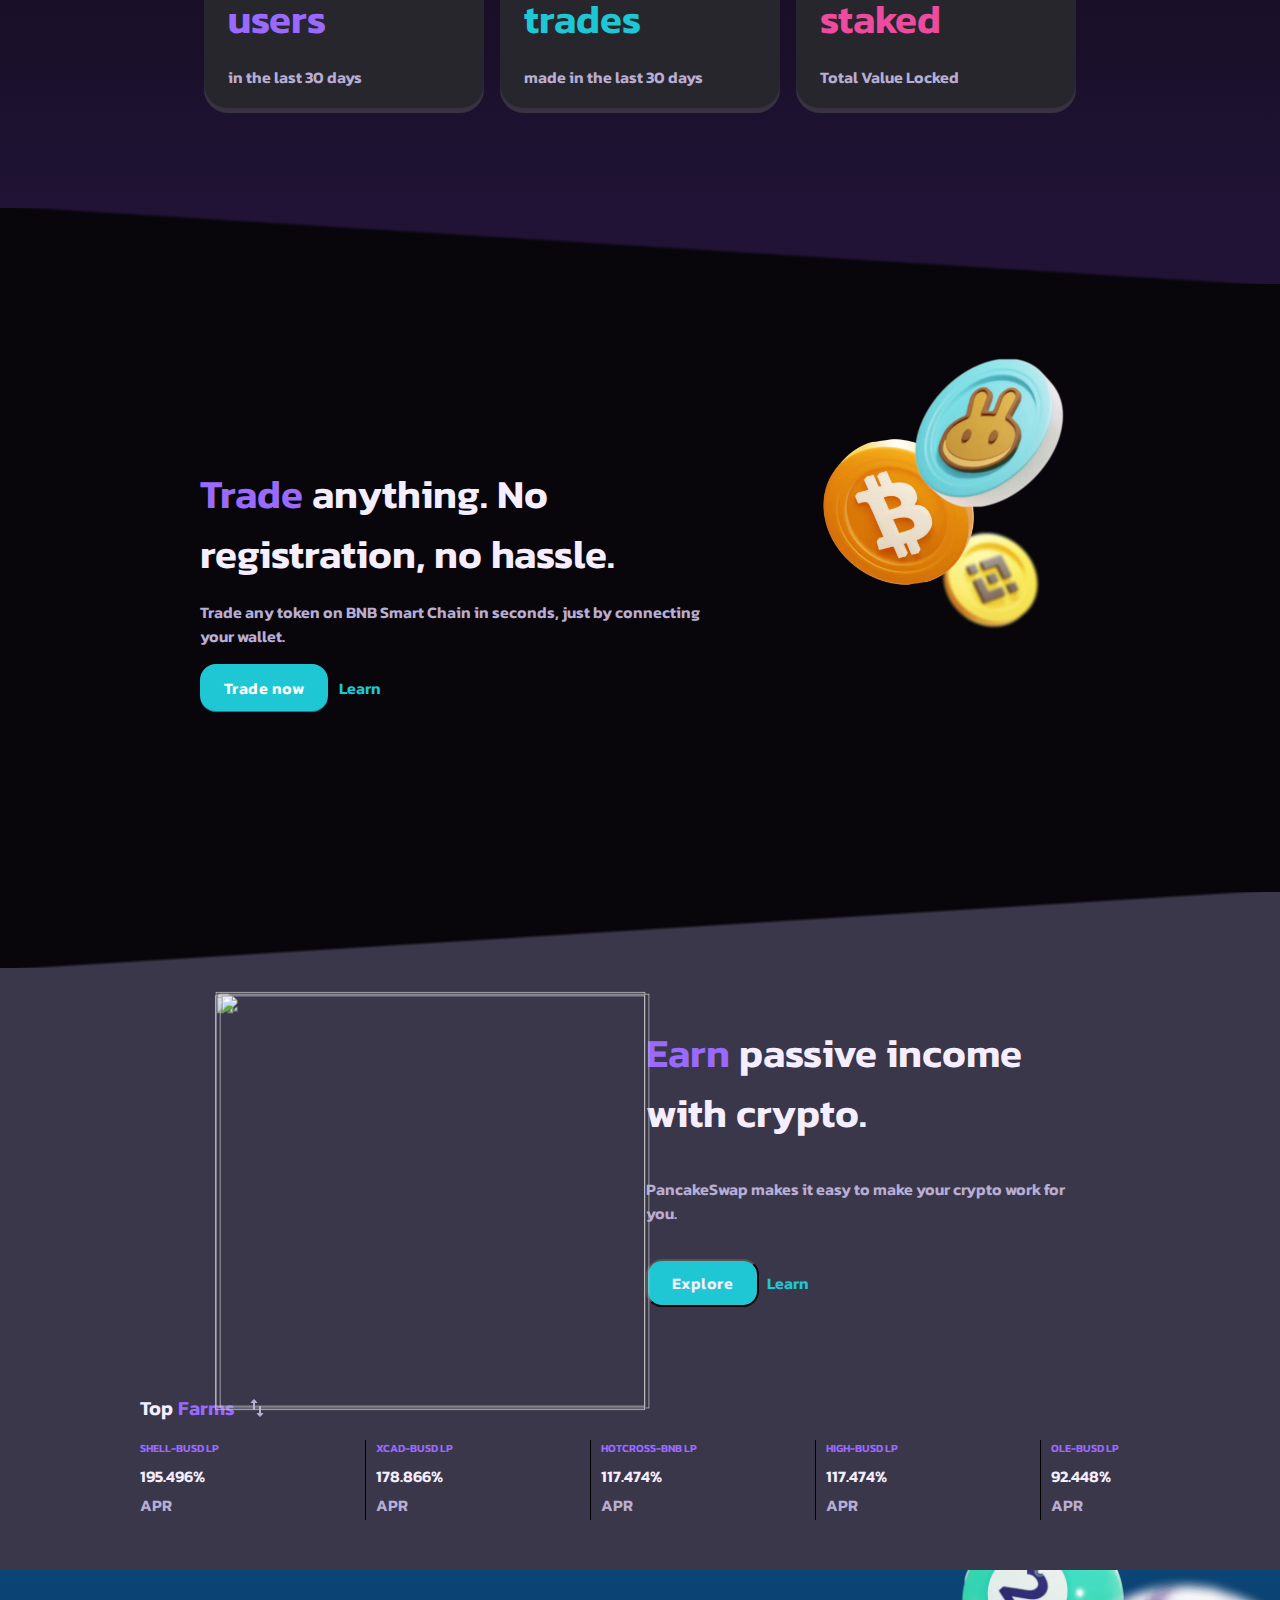
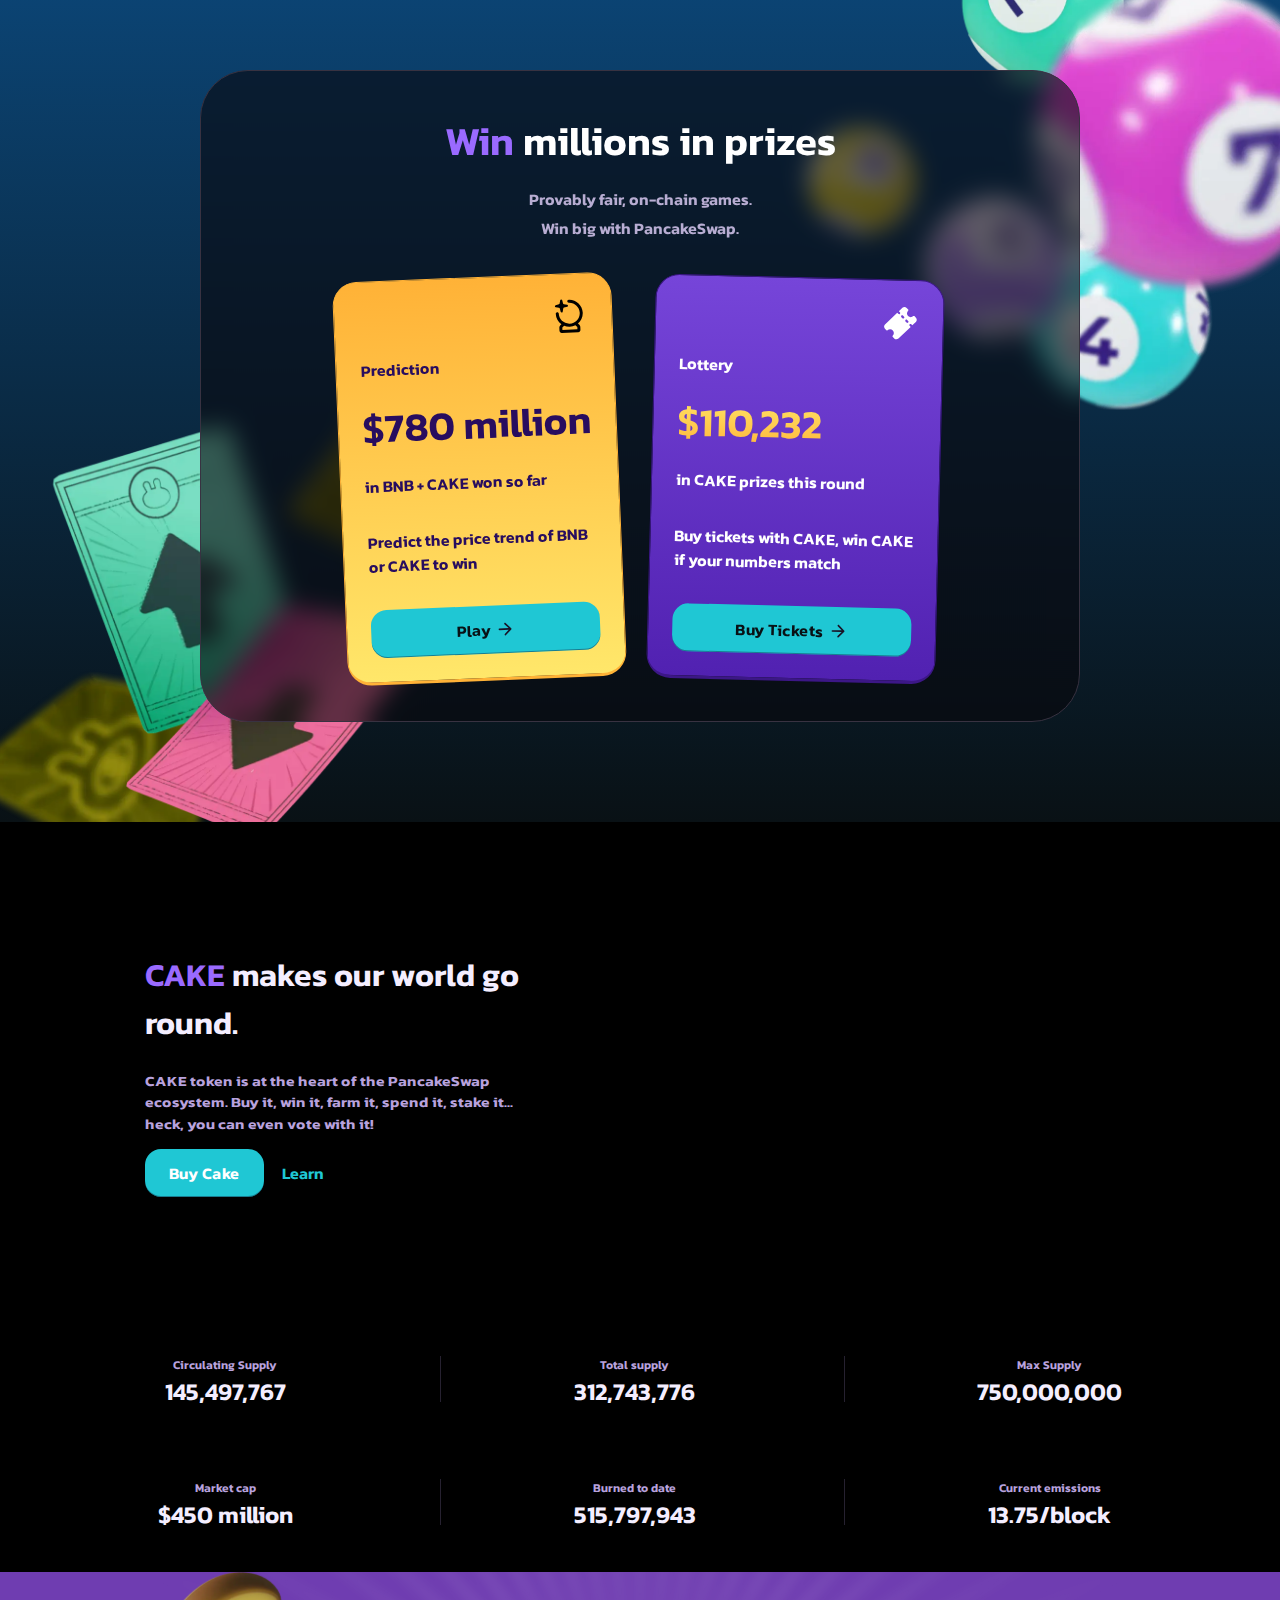
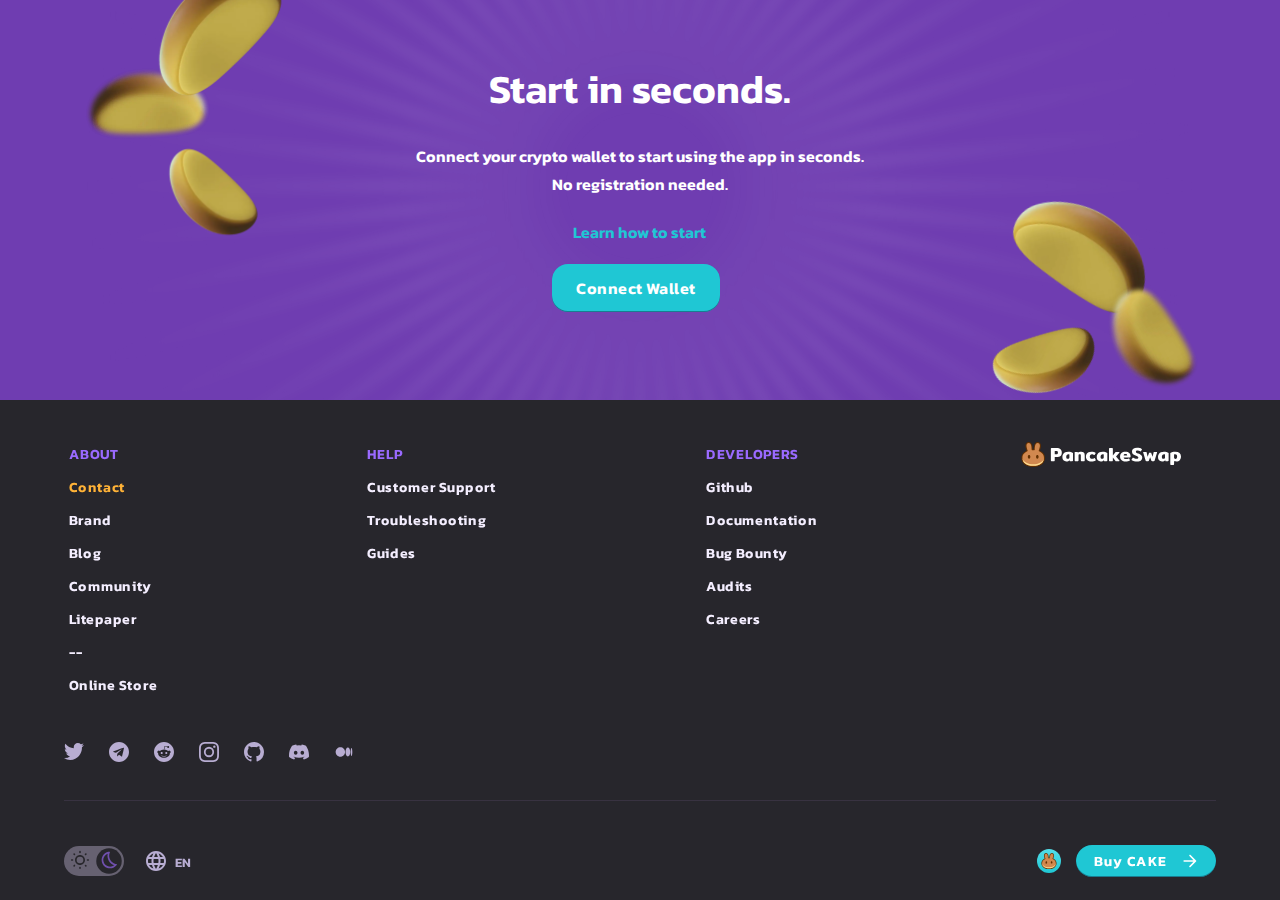
==== commit 96c69116: "pull merged" ====
--- a/landing-page/index.html
+++ b/landing-page/index.html
@@ -139,24 +139,23 @@
                   <div
                     class="nav-left-inner-links-outer-block-link-dropdown-link"
                   >
-                    <a href="/swap">Swap</a>
-                  </div>
-                  <div
-                    class="nav-left-inner-links-outer-block-link-dropdown-link"
-                  >
-                    <a href="/limit-orders">Limit</a>
-                  </div>
-                  <div
-                    class="nav-left-inner-links-outer-block-link-dropdown-link"
-                  >
-                    <a href="/liquidity">Liquidity</a>
+                    <a href="">Swap</a>
+                  </div>
+                  <div
+                    class="nav-left-inner-links-outer-block-link-dropdown-link"
+                  >
+                    <a href="">Limit</a>
+                  </div>
+                  <div
+                    class="nav-left-inner-links-outer-block-link-dropdown-link"
+                  >
+                    <a href="">Liquidity</a>
                   </div>
                   <div
                     class="nav-left-inner-links-outer-block-link-dropdown-link"
                   >
                     <a
-                      href="https://perp.pancakeswap.finance/en/futures/BTCUSDT?theme=dark"
-                      target="_blank"
+                      href=""
                     >
                       <div class="hkEazT eeauGl">
                         Perpetual
@@ -178,7 +177,7 @@
               <div class="nav-left-inner-links-outer-block">
                 <div class="nav-left-inner-links-outer-block-div">
                   <div class="nav-left-inner-links-outer-block-link">
-                    <a href="/farms">Earn</a>
+                    <a href="">Earn</a>
                   </div>
                 </div>
                 <div
@@ -192,12 +191,12 @@
                   <div
                     class="nav-left-inner-links-outer-block-link-dropdown-link"
                   >
-                    <a class=" " href="/farms">Farms</a>
-                  </div>
-                  <div
-                    class="nav-left-inner-links-outer-block-link-dropdown-link"
-                  >
-                    <a class=" " href="/pools">Pools</a>
+                    <a class=" " href="">Farms</a>
+                  </div>
+                  <div
+                    class="nav-left-inner-links-outer-block-link-dropdown-link"
+                  >
+                    <a class=" " href="">Pools</a>
                   </div>
                 </div>
               </div>
@@ -205,7 +204,7 @@
               <div class="nav-left-inner-links-outer-block">
                 <div class="nav-left-inner-links-outer-block-div">
                   <div class="nav-left-inner-links-outer-block-link">
-                    <a href="/prediction">Win</a>
+                    <a href="">Win</a>
                   </div>
                 </div>
                 <div
@@ -219,17 +218,17 @@
                   <div
                     class="nav-left-inner-links-outer-block-link-dropdown-link"
                   >
-                    <a class=" " href="/competition">Trading Competition</a>
-                  </div>
-                  <div
-                    class="nav-left-inner-links-outer-block-link-dropdown-link"
-                  >
-                    <a class=" " href="/prediction">Prediction (BETA)</a>
-                  </div>
-                  <div
-                    class="nav-left-inner-links-outer-block-link-dropdown-link"
-                  >
-                    <a href="/lottery">Lottery</a>
+                    <a class=" " href="">Trading Competition</a>
+                  </div>
+                  <div
+                    class="nav-left-inner-links-outer-block-link-dropdown-link"
+                  >
+                    <a class=" " href="">Prediction (BETA)</a>
+                  </div>
+                  <div
+                    class="nav-left-inner-links-outer-block-link-dropdown-link"
+                  >
+                    <a href="">Lottery</a>
                   </div>
                 </div>
               </div>
@@ -237,7 +236,7 @@
               <div class="nav-left-inner-links-outer-block">
                 <div class="nav-left-inner-links-outer-block-div">
                   <div class="nav-left-inner-links-outer-block-link">
-                    <a class="epXtJr" href="/nfts">NFT</a>
+                    <a class="epXtJr" href="">NFT</a>
                   </div>
                 </div>
                 <div
@@ -251,17 +250,17 @@
                   <div
                     class="nav-left-inner-links-outer-block-link-dropdown-link"
                   >
-                    <a class=" " href="/nfts">Overview</a>
-                  </div>
-                  <div
-                    class="nav-left-inner-links-outer-block-link-dropdown-link"
-                  >
-                    <a class=" " href="/nfts/collections">Collections</a>
-                  </div>
-                  <div
-                    class="nav-left-inner-links-outer-block-link-dropdown-link"
-                  >
-                    <a class=" " href="/nfts/activity">Activity</a>
+                    <a class=" " href="">Overview</a>
+                  </div>
+                  <div
+                    class="nav-left-inner-links-outer-block-link-dropdown-link"
+                  >
+                    <a class=" " href="">Collections</a>
+                  </div>
+                  <div
+                    class="nav-left-inner-links-outer-block-link-dropdown-link"
+                  >
+                    <a class=" " href="">Activity</a>
                   </div>
                 </div>
               </div>
@@ -269,13 +268,13 @@
               <div class="nav-left-inner-links-outer-block">
                 <div class="nav-left-inner-links-outer-block-div">
                   <div class="nav-left-inner-links-outer-block-link">
-                    <a href="/info"
+                    <a href="#"
                       ><svg
                         class="bWSJtj"
                         viewbox="0 0 24 24"
                         width="20px"
                         xmlns="http://www.w3.org/2000/svg"
-                        style="filter: invert(99%) sepia(52%) saturate(3961%) hue-rotate(181deg) brightness(83%) contrast(83%);"
+                        fill="rgb(184, 173, 210)"
                       >
                         <path
                           d="M6 10C4.9 10 4 10.9 4 12C4 13.1 4.9 14 6 14C7.1 14 8 13.1 8 12C8 10.9 7.1 10 6 10ZM18 10C16.9 10 16 10.9 16 12C16 13.1 16.9 14 18 14C19.1 14 20 13.1 20 12C20 10.9 19.1 10 18 10ZM12 10C10.9 10 10 10.9 10 12C10 13.1 10.9 14 12 14C13.1 14 14 13.1 14 12C14 10.9 13.1 10 12 10Z"
@@ -293,17 +292,17 @@
                   <div
                     class="nav-left-inner-links-outer-block-link-dropdown-link"
                   >
-                    <a class=" " href="/info">Info</a>
-                  </div>
-                  <div
-                    class="nav-left-inner-links-outer-block-link-dropdown-link"
-                  >
-                    <a class=" " href="/ifo">IFO</a>
-                  </div>
-                  <div
-                    class="nav-left-inner-links-outer-block-link-dropdown-link"
-                  >
-                    <a class=" " href="/voting">Voting</a>
+                    <a class=" " href="">Info</a>
+                  </div>
+                  <div
+                    class="nav-left-inner-links-outer-block-link-dropdown-link"
+                  >
+                    <a class=" " href="">IFO</a>
+                  </div>
+                  <div
+                    class="nav-left-inner-links-outer-block-link-dropdown-link"
+                  >
+                    <a class=" " href="">Voting</a>
                   </div>
                   <div
                     class="nav-left-inner-links-outer-block-link-dropdown-link"
@@ -348,7 +347,7 @@
                   >
                     <a
                       class=""
-                      href="https://docs.pancakeswap.finance"
+                      href=""
                       target="_blank"
                     >
                       <div class="hkEazT eeauGl">
@@ -374,7 +373,6 @@
           <div class="nav-right">
             <div class="nav-right-icon">
               <a
-                href="https://pancakeswap.finance/swap?outputCurrency=0x0e09fabb73bd3ade0a17ecc321fd13a19e81ce82"
                 target="_blank"
                 ><img src="../resources/svg/logoPancake.svg" alt="pancake-logo">
                 <div class="nav-right-icon-price"></div></a
@@ -589,14 +587,23 @@
 
       <main style="position: relative;">
         <section class="main-section-hero">
-          <div class="hero-timer">
+          <div class="hero-timer" id="timer-1">
+            <p id="hero-perpetual">Perpetual Futures</p>
+            <h2 id="hero-leva">Up to 100x Leverage</h2>
+            <a href="#"><button>Trade Now</button></a>
+            <div class="hero-timer-img">
+                <img id="perpetual1"src="../assets-section1/perpetual.webp" alt="">
+                <img id="perpetual2" src="../assets-section1/perpetualMobile.webp" alt="">
+            </div>
+        </div>
+          <div class="hero-timer" id="timer-2">
             <h2 class="lotteryamount"></h2>
             <div class="hero-timer-inner">
               <div>
                 <p id="countdown"></p>
               </div>
             </div>
-            <a href="https://pancakeswap.finance/lottery"
+            <a
               ><button id="play-button">Play Now</button></a
             >
             <div class="hero-timer-img">
@@ -613,7 +620,7 @@
               </h2>
               <div class="main-section-hero-connect">
                 <button class="connect-wallet">Connect Wallet</button>
-                <a href="/swap"><button>Trade Now</button></a>
+                <a href=""><button>Trade Now</button></a>
               </div>
             </div>
             <aside>
--- a/scss/style.css
+++ b/scss/style.css
@@ -253,14 +253,13 @@
   display: flex;
   flex-direction: column;
   position: absolute;
-  transform: translate(-50%, 0px);
-  left: 50%;
+  transform: scaleY(0);
+  left: -150%;
   top: 40px;
   bottom: auto;
   background-color: rgb(39, 38, 44);
   box-shadow: rgba(25, 19, 38, 0.1) 0px 2px 12px -8px, rgba(25, 19, 38, 0.05) 0px 1px 1px;
   padding: 16px;
-  overflow: hidden;
   z-index: 10;
   border-radius: 4px;
   opacity: 0;
@@ -367,6 +366,12 @@
   gap: 2rem 0;
   padding: 0 6.25rem;
 }
+body > #Section_1 > main > section > #timer-1 {
+  display: flex;
+}
+body > #Section_1 > main > section > #timer-2 {
+  display: none;
+}
 body > #Section_1 > main > section > .hero-timer {
   background-color: rgb(105, 67, 195);
   border-radius: 30px;
@@ -378,12 +383,23 @@
   flex-direction: column;
   justify-content: space-between;
   position: relative;
+  transition: opacity 1s;
+}
+body > #Section_1 > main > section > .hero-timer > #hero-perpetual {
+  color: rgb(255, 178, 55);
+  font-size: 24px;
+  text-shadow: rgba(0, 0, 0, 0.25) 0px 4px 4px;
+}
+body > #Section_1 > main > section > .hero-timer > #hero-leva {
+  font-size: 40px;
+  text-shadow: rgba(0, 0, 0, 0.25) 0px 4px 4px;
 }
 body > #Section_1 > main > section > .hero-timer > h2 {
   color: #fff;
   font-size: 20px;
   position: relative;
   z-index: 2;
+  text-shadow: rgba(0, 0, 0, 0.25) 0px 4px 4px;
 }
 body > #Section_1 > main > section > .hero-timer > .hero-timer-inner {
   background-color: rgba(40, 13, 95, 0.4352941176);
@@ -443,6 +459,9 @@
 body > #Section_1 > main > section > .hero-timer > .hero-timer-img {
   position: relative;
   z-index: 1;
+}
+body > #Section_1 > main > section > .hero-timer > .hero-timer-img > #perpetual1 {
+  width: 35%;
 }
 body > #Section_1 > main > section > .hero-timer > .hero-timer-img img {
   position: absolute;
@@ -666,6 +685,12 @@
   main {
     padding: 0px 30px;
   }
+  main .main-section-hero .hero-timer > #hero-leva {
+    font-size: 20px !important;
+  }
+  main .main-section-hero .hero-timer .hero-timer-img > #perpetual2 {
+    min-width: 150px;
+  }
   main .main-section-hero .hero-timer .hero-timer-img img:last-of-type {
     visibility: visible;
     padding-top: 50px;
@@ -3105,4 +3130,9 @@
 }
 * {
   font-family: Kanit !important;
+}
+
+button:hover {
+  opacity: 0.6 !important;
+  transition: 0.3s !important;
 }/*# sourceMappingURL=style.css.map */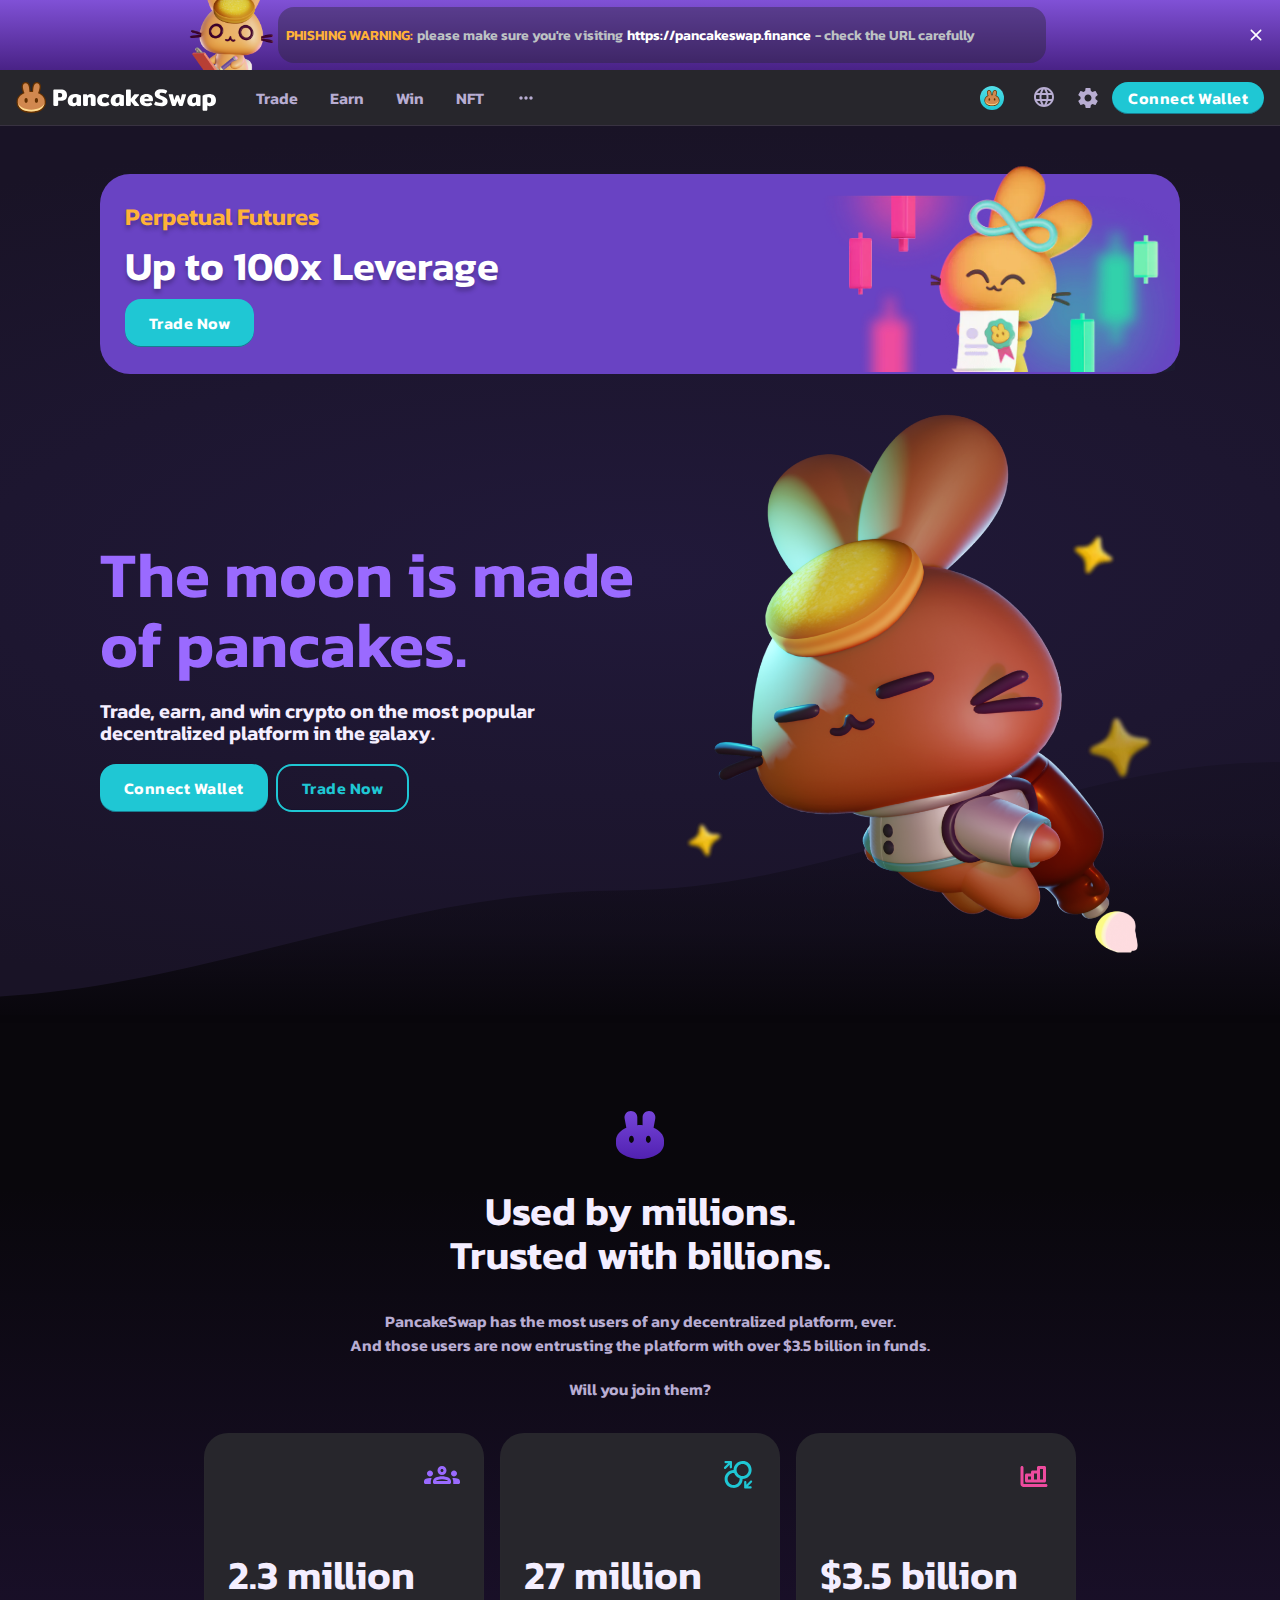
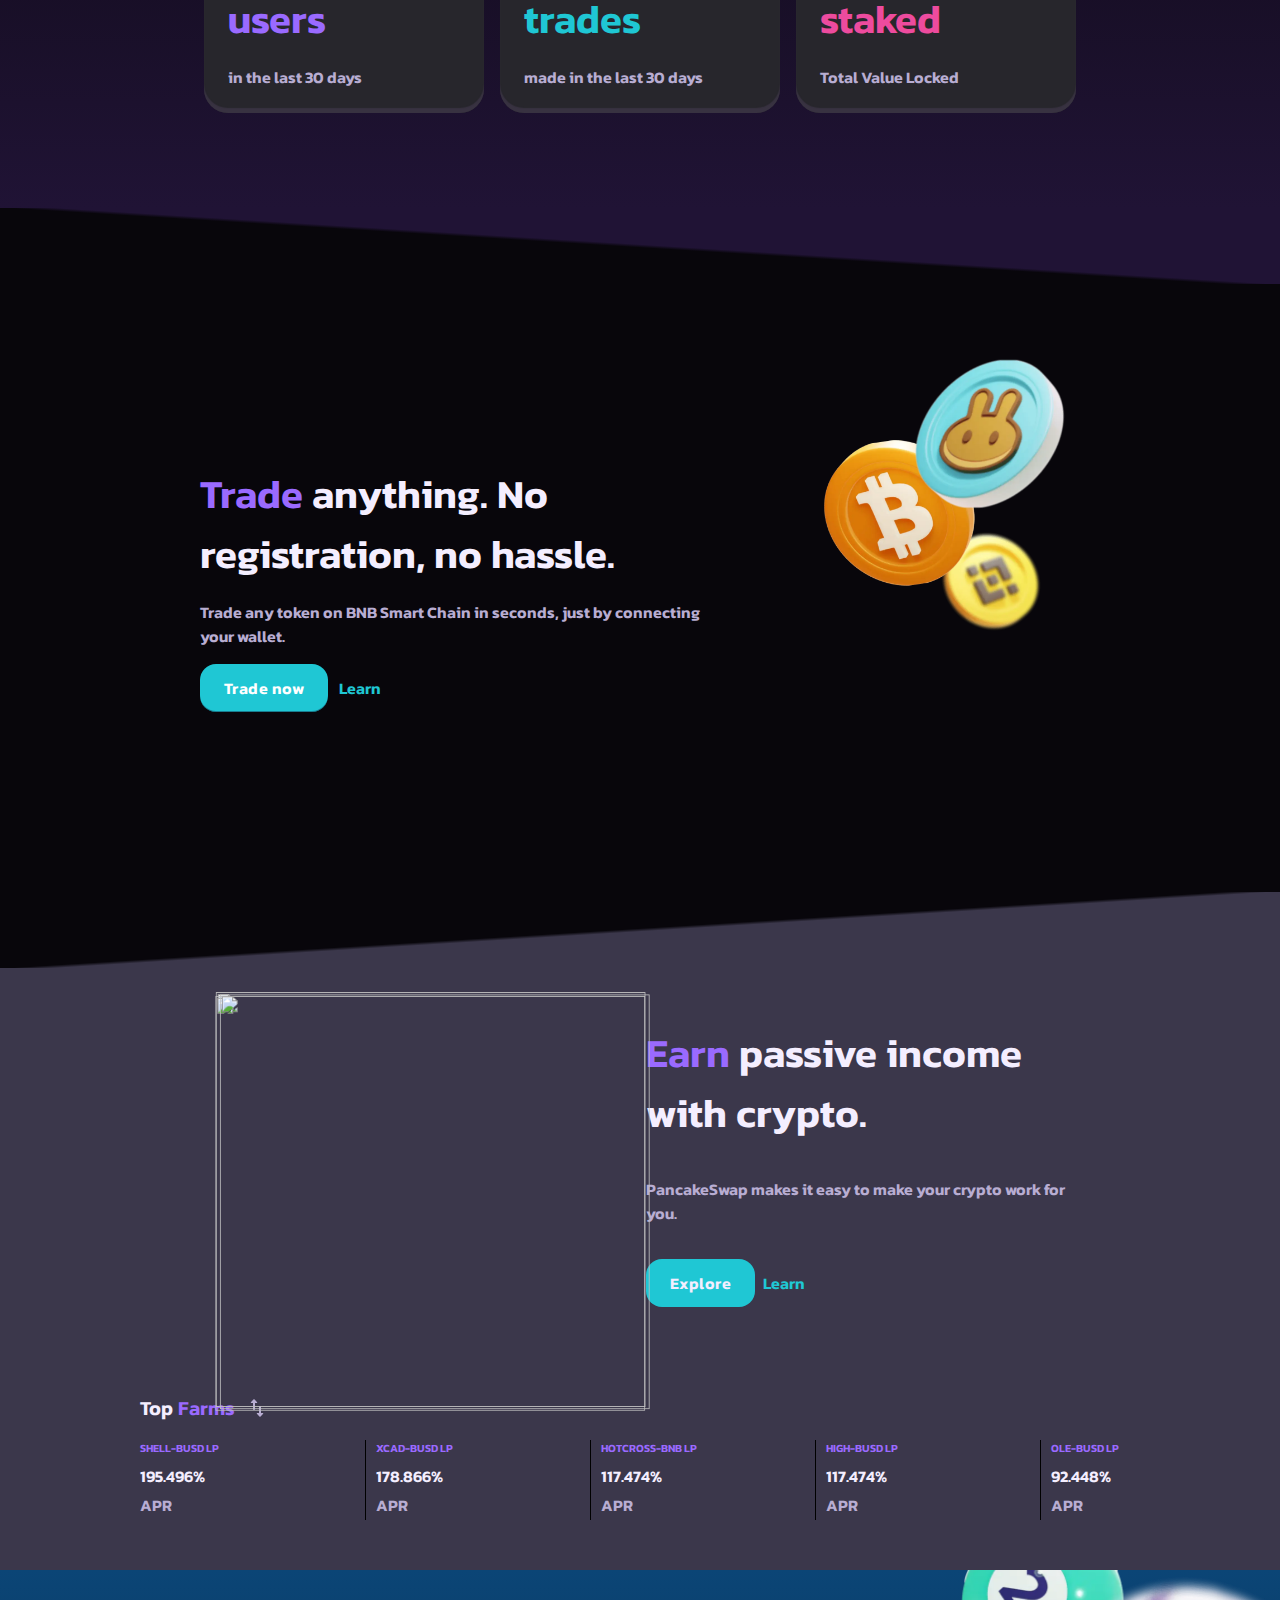
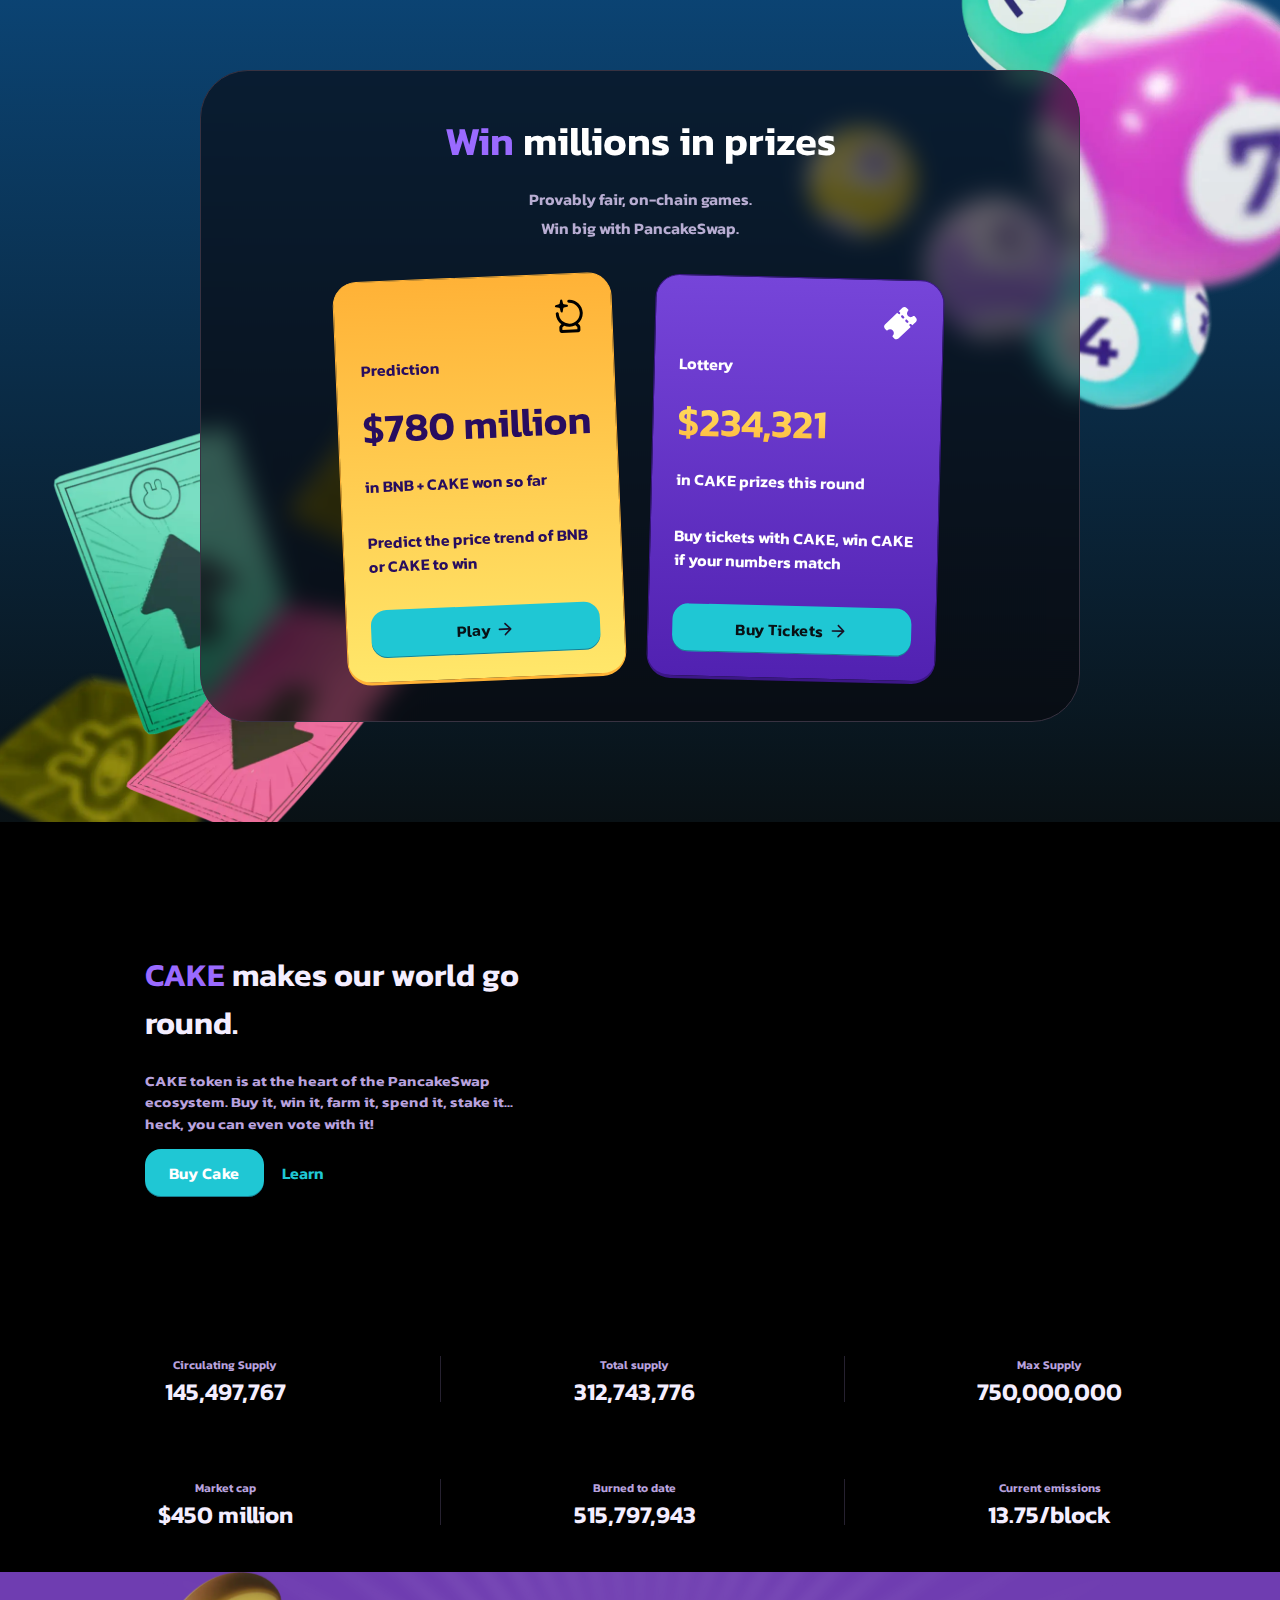
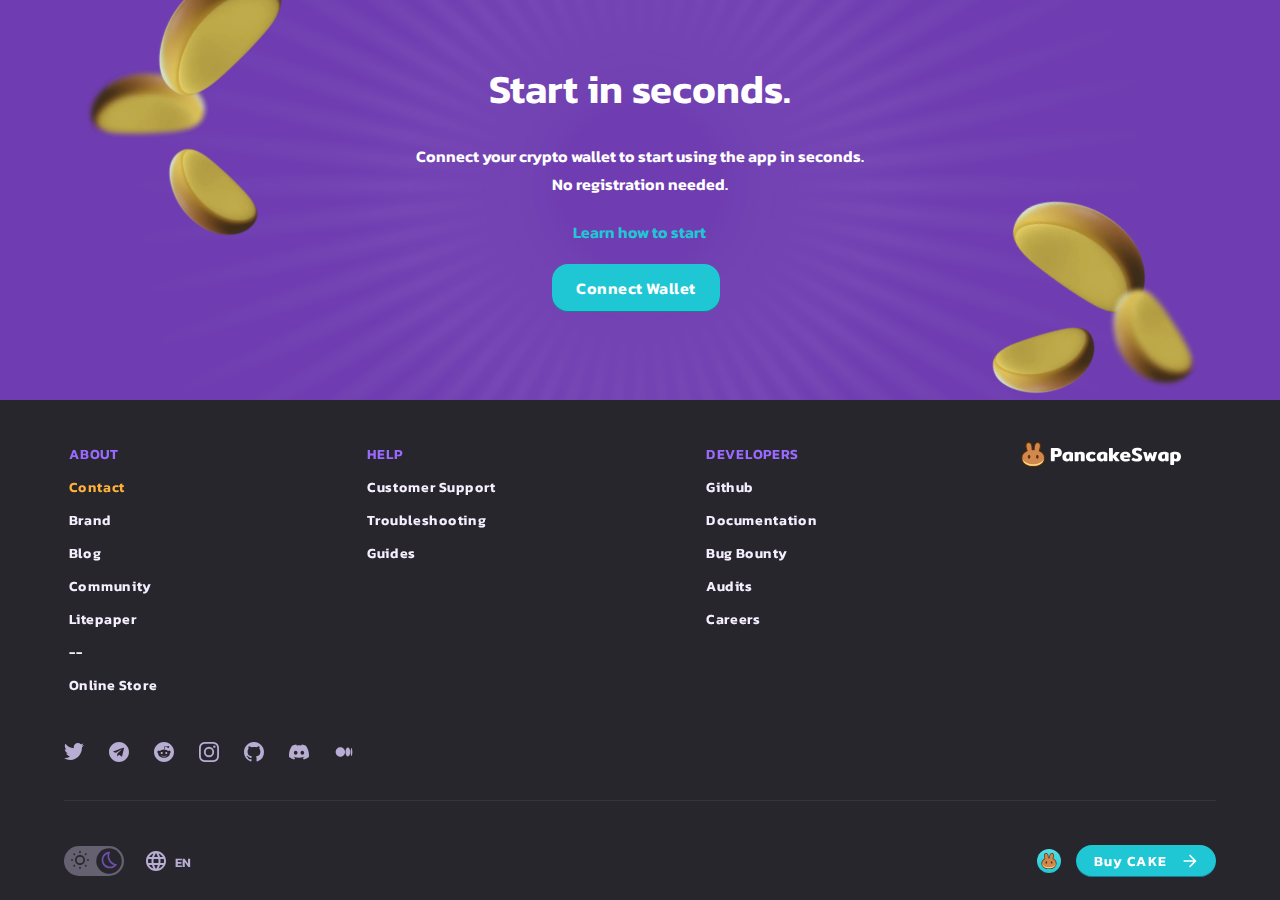
==== commit d4c5cd38: "fixes" ====
--- a/landing-page/index.html
+++ b/landing-page/index.html
@@ -157,13 +157,14 @@
                     <a
                       href=""
                     >
-                      <div class="hkEazT eeauGl">
-                        Perpetual
+                      <div>
+                        <p>Perpetual</p>
                         <svg
                           class="hxkXdc"
                           viewbox="0 0 24 24"
                           width="20px"
                           xmlns="http://www.w3.org/2000/svg"
+                          fill="rgb(184, 173, 210)"
                         >
                           <path
                             d="M16.3 8.09014C15.91 8.48014 15.91 9.10014 16.3 9.49014L18.2 11.3901H9C8.45 11.3901 8 11.8401 8 12.3901C8 12.9401 8.45 13.3901 9 13.3901H18.2L16.3 15.2901C15.91 15.6801 15.91 16.3001 16.3 16.6901C16.69 17.0801 17.31 17.0801 17.7 16.6901L21.29 13.1001C21.68 12.7101 21.68 12.0801 21.29 11.6901L17.7 8.09014C17.31 7.70014 16.69 7.70014 16.3 8.09014ZM4 19.3901H11C11.55 19.3901 12 19.8401 12 20.3901C12 20.9401 11.55 21.3901 11 21.3901H4C2.9 21.3901 2 20.4901 2 19.3901V5.39014C2 4.29014 2.9 3.39014 4 3.39014H11C11.55 3.39014 12 3.84014 12 4.39014C12 4.94014 11.55 5.39014 11 5.39014H4V19.3901Z"
@@ -327,8 +328,8 @@
                       href="https://medium.com/pancakeswap"
                       target="_blank"
                     >
-                      <div class="hkEazT eeauGl">
-                        Blog
+                      <div class=>
+                        <p>Blog</p>
                         <svg
                           class="hxkXdc"
                           viewbox="0 0 24 24"
@@ -350,8 +351,8 @@
                       href=""
                       target="_blank"
                     >
-                      <div class="hkEazT eeauGl">
-                        Docs
+                      <div class="">
+                        <p>Docs</p>
                         <svg
                           class="hxkXdc"
                           viewbox="0 0 24 24"
--- a/scss/style.css
+++ b/scss/style.css
@@ -199,6 +199,11 @@
   padding-right: 16px;
   width: 100%;
 }
+body > #Section_1 > header > nav > .nav-left > .nav-left-inner-links > .nav-left-inner-links-outer-block > .nav-left-inner-links-outer-block-link-dropdown > .nav-left-inner-links-outer-block-link-dropdown-link > a > div {
+  display: flex;
+  justify-content: space-between;
+  width: 100%;
+}
 body > #Section_1 > header > nav > .nav-left > .nav-left-inner-links > .nav-left-inner-links-outer-block > .nav-left-inner-links-outer-block-link-dropdown > .nav-left-inner-links-outer-block-link-dropdown-link > a:hover:not(:disabled) {
   background-color: rgb(53, 53, 71);
 }
@@ -543,6 +548,8 @@
   background-color: #1FC7d4;
   color: white;
   margin-right: 0.5rem;
+  position: relative;
+  z-index: 200;
 }
 body > #Section_1 > main > section > .div-moon > div > div > a > button {
   align-items: center;
@@ -566,8 +573,15 @@
   color: white;
   margin-right: 0.5rem;
   background-color: transparent;
+  position: relative;
+  z-index: 200;
   color: #1FC7d4;
+  border: 2px solid rgb(31, 199, 212);
   font-weight: bold;
+}
+body > #Section_1 > main > section > .div-moon > div > div > button:hover {
+  opacity: 0.6 !important;
+  transition: 0.3s !important;
 }
 body > .nav-fixed-small {
   visibility: hidden;
@@ -627,7 +641,29 @@
 .desktop {
     display: none !important;
   }
-  body > section.nav-fixed-small {
+  body .close-desktop {
+    display: none !important;
+  }
+  .close-mobile {
+    display: block !important;
+    position: absolute !important;
+    right: 0 !important;
+  }
+  .mobile {
+    display: block !important;
+  }
+  .div-moon {
+    flex-direction: column-reverse;
+    width: 90vw;
+    gap: 2rem;
+  }
+  .div-moon > aside {
+    width: 200px;
+    align-self: flex-end;
+  }
+}
+@media screen and (max-width: 575px) {
+  section.nav-fixed-small {
     display: flex;
     position: fixed;
     bottom: 0;
@@ -643,37 +679,15 @@
     justify-content: space-around;
     visibility: visible;
   }
-  body > section.nav-fixed-small > button {
+  section.nav-fixed-small > button {
     border: none;
     background-color: transparent;
     color: rgb(184, 173, 210);
     cursor: pointer;
   }
-  body > section.nav-fixed-small > button svg {
+  section.nav-fixed-small > button svg {
     fill: rgb(184, 173, 210);
   }
-  .close-desktop {
-    display: none !important;
-  }
-  .close-mobile {
-    display: block !important;
-    position: absolute !important;
-    right: 0 !important;
-  }
-  .mobile {
-    display: block !important;
-  }
-  .div-moon {
-    flex-direction: column-reverse;
-    width: 90vw;
-    gap: 2rem;
-  }
-  .div-moon > aside {
-    width: 200px;
-    align-self: flex-end;
-  }
-}
-@media screen and (max-width: 576px) {
   .settings {
     height: 100% !important;
   }
@@ -2137,6 +2151,7 @@
   background-color: #1FC7d4;
   color: #f4eeff;
   margin-right: 0.5rem;
+  border: none;
 }
 .btn-links button:hover {
   background-color: #199ea7;
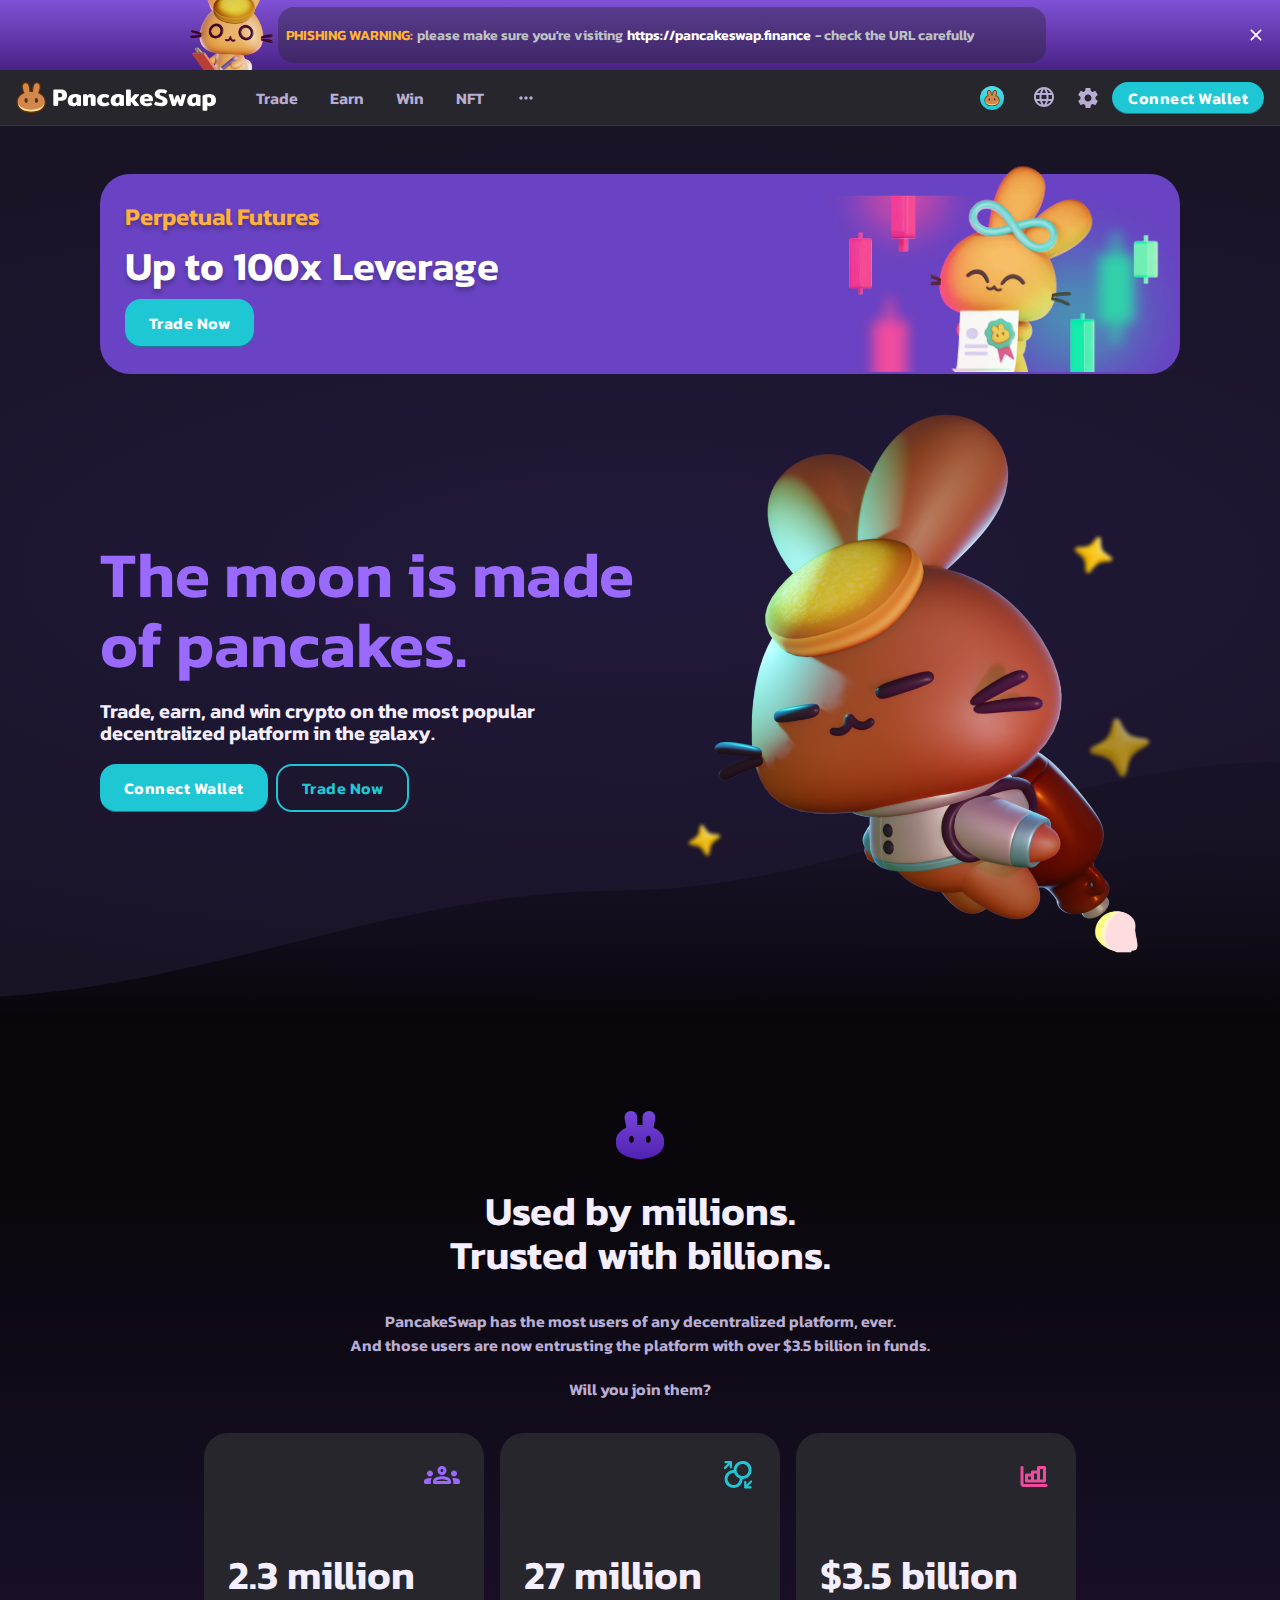
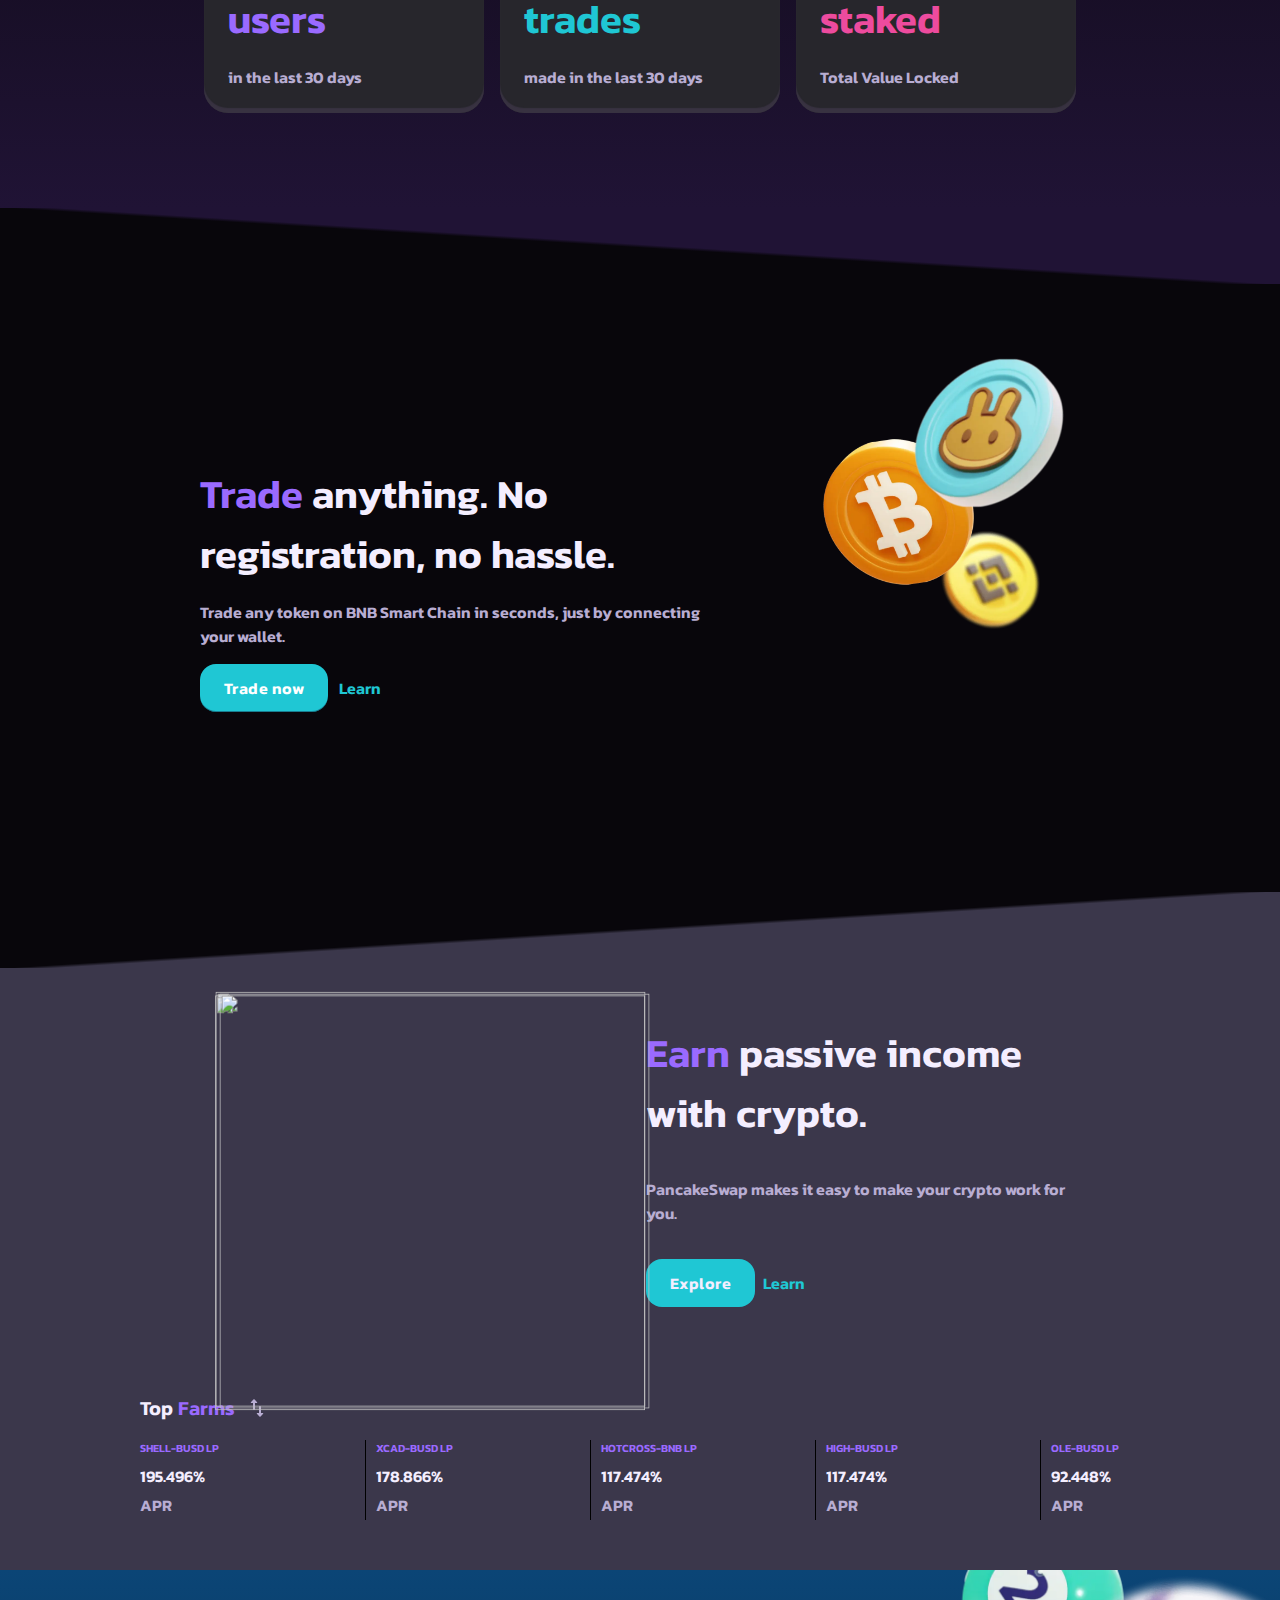
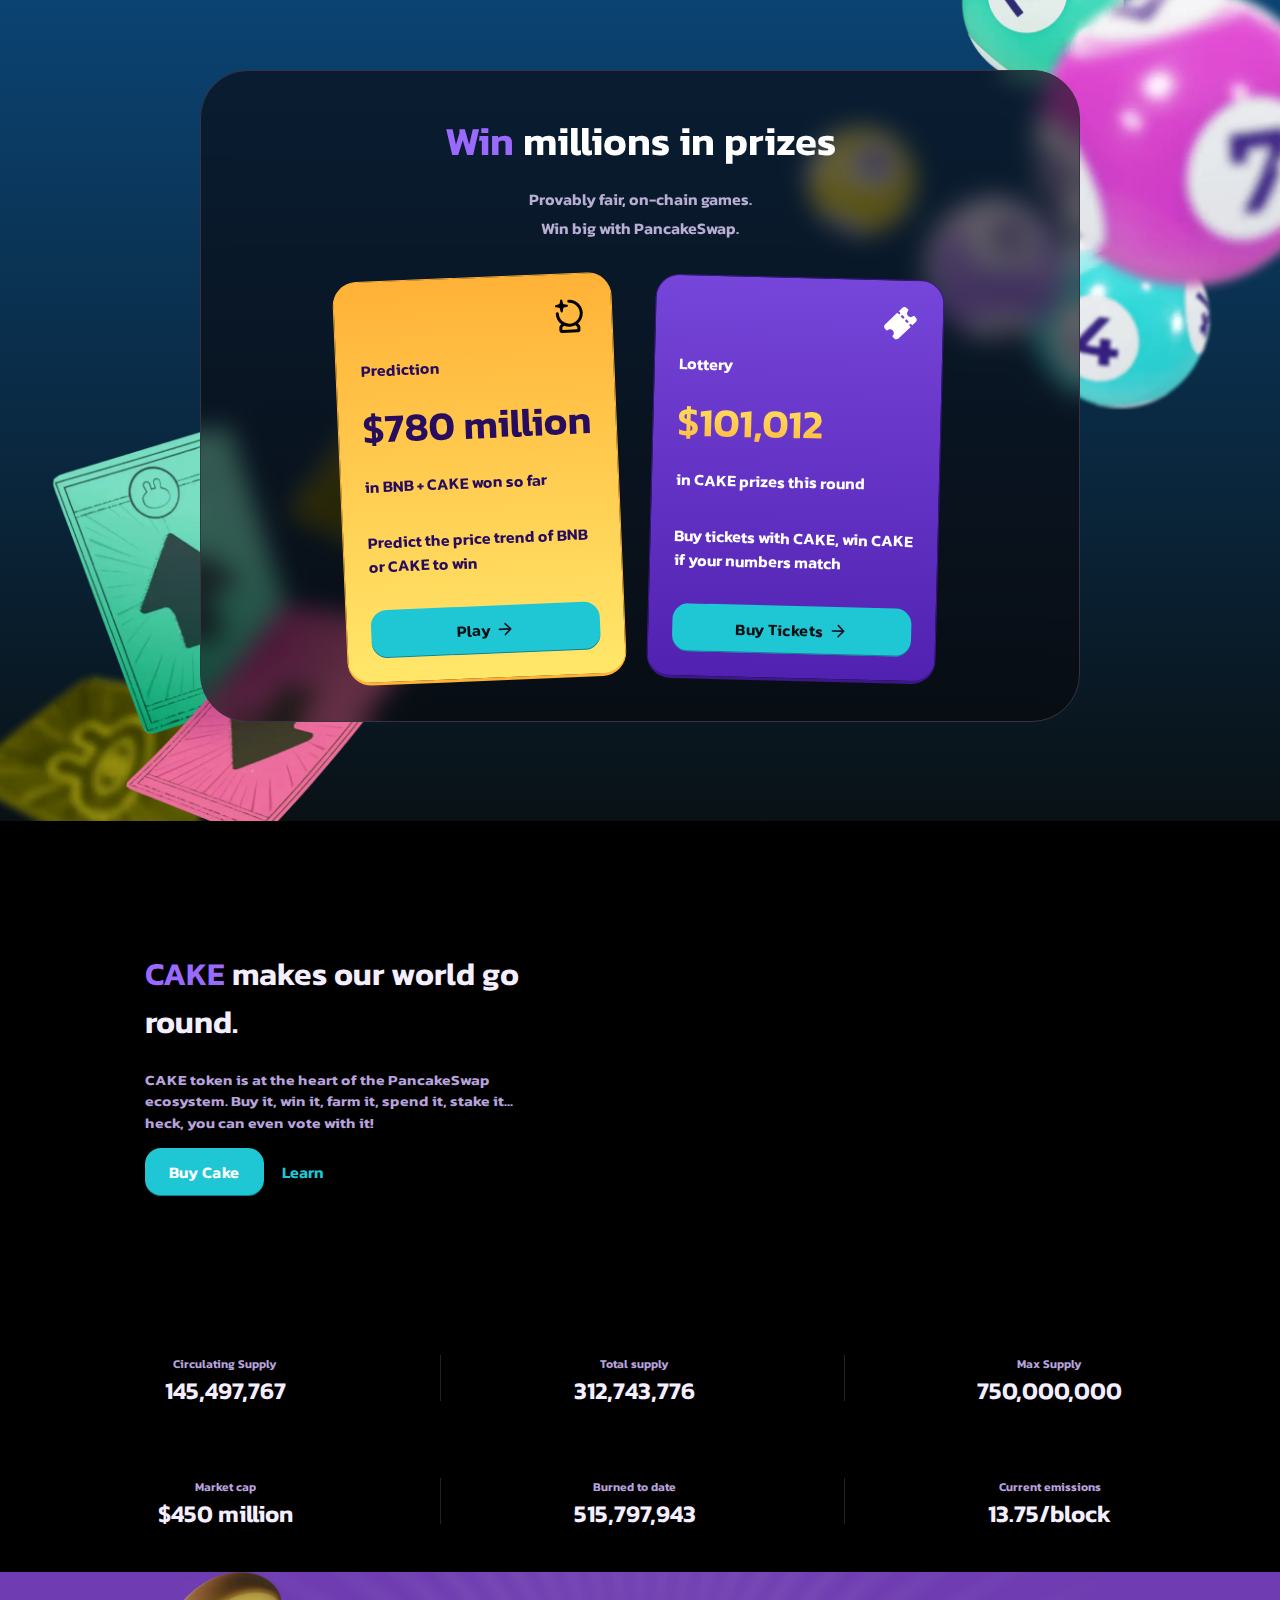
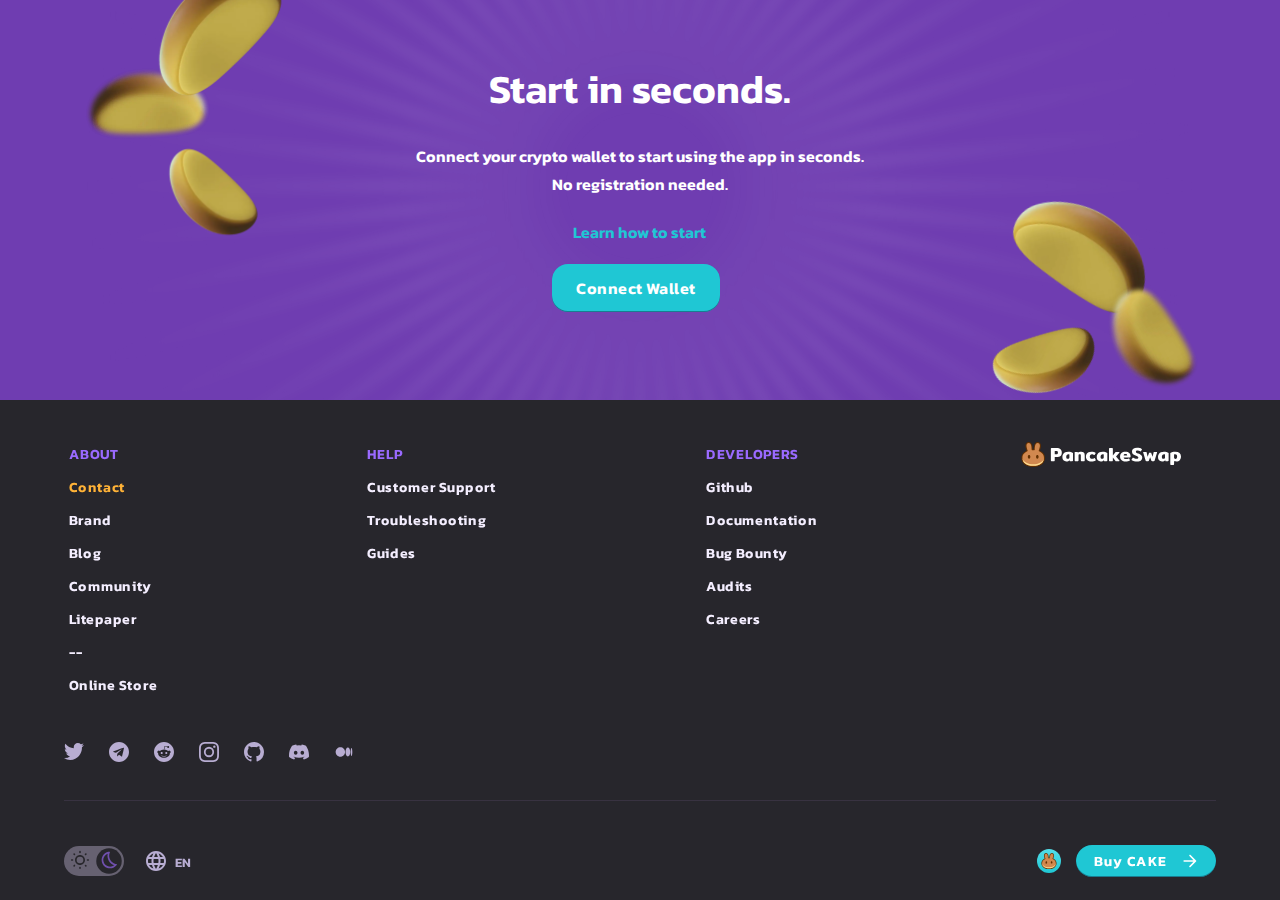
==== commit 5b447c6c: "Add: switch dark mode works" ====
--- a/landing-page/index.html
+++ b/landing-page/index.html
@@ -90,7 +90,7 @@
                     fill="#633001"
                   ></path>
                 </svg>
-                <svg
+                <svg id="whiteLogo"
                   class="hxkXdc desktop-icon"
                   viewbox="0 0 1281 199"
                   width="20px"
@@ -118,7 +118,8 @@
                     class="eye"
                     d="M74.85 117.896c0 9.718-4.546 14.779-10.154 14.779s-10.154-5.061-10.154-14.779 4.546-14.779 10.154-14.779 10.154 5.061 10.154 14.779zM140.851 117.896c0 9.718-4.546 14.779-10.154 14.779s-10.154-5.061-10.154-14.779 4.546-14.779 10.154-14.779 10.154 5.061 10.154 14.779z"
                     fill="#633001"
-                  ></path></svg></a>
+                  ></path></svg>
+                  <svg id="darkLogo" viewBox="0 0 1281 199" class="sc-8a800401-0 cziRfP desktop-icon" color="text" width="20px" xmlns="http://www.w3.org/2000/svg"><path d="M247.013 153.096c-2.979 0-5.085-.617-6.318-1.849-1.13-1.233-1.695-3.185-1.695-5.856v-89.22c0-2.672.616-4.624 1.849-5.856 1.233-1.336 3.287-2.004 6.164-2.004h37.753c14.382 0 24.963 3.031 31.744 9.092 6.78 6.061 10.17 15.101 10.17 27.12 0 11.917-3.39 20.906-10.17 26.967-6.678 5.959-17.259 8.938-31.744 8.938h-14.639v24.963c0 2.671-.616 4.623-1.849 5.856-1.233 1.232-3.339 1.849-6.318 1.849h-14.947zm35.288-55.012c4.212 0 7.448-1.13 9.708-3.39 2.362-2.26 3.544-5.65 3.544-10.17 0-4.623-1.182-8.065-3.544-10.325-2.26-2.26-5.496-3.39-9.708-3.39h-12.174v27.275h12.174zM363.071 155.407c-9.656 0-17.412-3.082-23.268-9.245-5.753-6.267-8.629-15.05-8.629-26.351 0-8.629 1.952-16.18 5.855-22.652 4.007-6.472 9.606-11.454 16.797-14.947 7.294-3.595 15.666-5.393 25.117-5.393 7.808 0 14.691.873 20.649 2.62 6.061 1.643 11.608 4.057 16.642 7.242v61.638c0 1.952-.359 3.236-1.079 3.852-.719.617-2.157.925-4.314.925h-15.718c-1.13 0-2.003-.154-2.619-.463-.617-.41-1.13-1.027-1.541-1.849l-2.004-4.622c-2.979 3.184-6.574 5.496-10.786 6.934-4.109 1.541-9.143 2.311-15.102 2.311zm11.558-20.957c4.006 0 7.139-.976 9.399-2.927 2.26-1.952 3.39-4.726 3.39-8.322V99.163c-1.951-.925-4.417-1.387-7.396-1.387-5.445 0-9.811 1.9-13.098 5.701-3.185 3.801-4.777 9.143-4.777 16.026 0 9.965 4.16 14.947 12.482 14.947zM437.679 153.096c-2.98 0-5.086-.617-6.318-1.849-1.233-1.233-1.849-3.185-1.849-5.856V83.907c0-1.849.308-3.082.924-3.698.719-.72 2.157-1.079 4.315-1.079h15.872c1.232 0 2.157.206 2.773.617.719.308 1.13.924 1.233 1.849l.77 4.623c2.877-2.877 6.627-5.137 11.249-6.78 4.726-1.747 9.965-2.62 15.718-2.62 8.321 0 15.05 2.363 20.186 7.088 5.137 4.623 7.705 11.506 7.705 20.649v40.835c0 2.671-.616 4.623-1.849 5.856-1.13 1.232-3.185 1.849-6.164 1.849h-14.947c-2.979 0-5.136-.617-6.472-1.849-1.233-1.233-1.849-3.185-1.849-5.856v-38.832c0-3.082-.668-5.29-2.003-6.626-1.336-1.335-3.442-2.003-6.318-2.003-3.082 0-5.548.822-7.397 2.465-1.746 1.644-2.619 3.904-2.619 6.781v38.215c0 2.671-.617 4.623-1.849 5.856-1.13 1.232-3.185 1.849-6.164 1.849h-14.947zM564.725 155.407c-14.382 0-25.477-3.339-33.285-10.016-7.807-6.677-11.711-16.385-11.711-29.124 0-7.807 1.798-14.69 5.393-20.648 3.596-5.959 8.784-10.582 15.564-13.869 6.883-3.287 14.999-4.931 24.347-4.931 7.088 0 13.047.668 17.875 2.003 4.931 1.336 9.297 3.39 13.098 6.164 1.13.72 1.695 1.644 1.695 2.774 0 .822-.411 1.9-1.233 3.236l-6.318 10.94c-.719 1.439-1.592 2.158-2.619 2.158-.617 0-1.593-.411-2.928-1.233-2.774-1.746-5.393-3.03-7.859-3.852-2.363-.822-5.342-1.233-8.937-1.233-5.137 0-9.297 1.644-12.482 4.931-3.082 3.287-4.623 7.807-4.623 13.56 0 5.856 1.592 10.376 4.777 13.56 3.185 3.082 7.551 4.623 13.098 4.623 3.287 0 6.267-.462 8.938-1.387 2.671-.924 5.393-2.208 8.167-3.852 1.438-.822 2.465-1.233 3.082-1.233.924 0 1.746.719 2.465 2.158l6.934 11.865c.514 1.027.771 1.849.771 2.465 0 .925-.617 1.798-1.849 2.62-4.315 2.774-9.041 4.828-14.177 6.164-5.034 1.438-11.095 2.157-18.183 2.157zM638.004 155.407c-9.657 0-17.413-3.082-23.268-9.245-5.753-6.267-8.63-15.05-8.63-26.351 0-8.629 1.952-16.18 5.856-22.652 4.006-6.472 9.605-11.454 16.796-14.947 7.294-3.595 15.667-5.393 25.118-5.393 7.807 0 14.69.873 20.648 2.62 6.061 1.643 11.609 4.057 16.643 7.242v61.638c0 1.952-.36 3.236-1.079 3.852-.719.617-2.157.925-4.315.925h-15.717c-1.13 0-2.004-.154-2.62-.463-.616-.41-1.13-1.027-1.541-1.849l-2.003-4.622c-2.979 3.184-6.575 5.496-10.787 6.934-4.109 1.541-9.143 2.311-15.101 2.311zm11.557-20.957c4.007 0 7.14-.976 9.4-2.927 2.26-1.952 3.39-4.726 3.39-8.322V99.163c-1.952-.925-4.417-1.387-7.397-1.387-5.444 0-9.81 1.9-13.098 5.701-3.184 3.801-4.777 9.143-4.777 16.026 0 9.965 4.161 14.947 12.482 14.947zM787.963 147.24c.719.822 1.079 1.747 1.079 2.774 0 .924-.308 1.695-.925 2.311-.616.514-1.438.771-2.465.771h-23.885c-1.438 0-2.517-.103-3.236-.308-.616-.309-1.284-.874-2.003-1.695l-20.957-28.508v22.806c0 2.671-.616 4.623-1.849 5.856-1.233 1.232-3.339 1.849-6.318 1.849h-14.947c-2.979 0-5.085-.617-6.318-1.849-1.13-1.233-1.695-3.185-1.695-5.856v-89.22c0-2.672.616-4.624 1.849-5.856 1.233-1.336 3.288-2.004 6.164-2.004h14.947c2.979 0 5.085.668 6.318 2.004 1.233 1.232 1.849 3.184 1.849 5.855v51.622l20.341-26.504c.616-.822 1.284-1.387 2.003-1.695.719-.309 1.798-.463 3.236-.463h23.885c1.027 0 1.797.309 2.311.925.616.514.925 1.233.925 2.157 0 1.028-.36 1.952-1.079 2.774l-26.35 30.203 27.12 32.051zM837.998 155.407c-8.629 0-16.334-1.438-23.114-4.314-6.677-2.877-11.968-7.192-15.872-12.944-3.903-5.753-5.855-12.79-5.855-21.111 0-13.047 3.698-23.012 11.095-29.895 7.396-6.883 18.029-10.324 31.897-10.324 13.561 0 23.834 3.39 30.819 10.17 7.089 6.678 10.633 15.975 10.633 27.891 0 5.137-2.26 7.705-6.78 7.705h-48.386c0 4.417 1.643 7.808 4.931 10.17 3.39 2.363 8.475 3.544 15.255 3.544 4.212 0 7.705-.359 10.479-1.078 2.876-.822 5.753-2.003 8.629-3.544 1.233-.514 2.055-.771 2.465-.771.925 0 1.695.617 2.312 1.849l5.239 9.862c.514 1.028.771 1.798.771 2.312 0 .924-.617 1.798-1.85 2.619-4.211 2.774-8.988 4.777-14.33 6.01-5.342 1.233-11.455 1.849-18.338 1.849zm11.866-48.077c0-3.904-1.13-6.935-3.39-9.092-2.26-2.157-5.651-3.236-10.171-3.236s-7.961 1.13-10.324 3.39c-2.363 2.158-3.544 5.137-3.544 8.938h27.429zM930.417 155.407c-8.63 0-16.797-.873-24.501-2.619-7.705-1.85-13.92-4.418-18.646-7.705-1.746-1.13-2.619-2.312-2.619-3.544 0-.822.308-1.695.924-2.62l7.551-12.019c.822-1.233 1.643-1.849 2.465-1.849.514 0 1.387.359 2.62 1.078 3.801 2.158 8.115 3.904 12.944 5.239 4.828 1.336 9.605 2.004 14.331 2.004 4.828 0 8.372-.719 10.632-2.158 2.363-1.438 3.544-3.749 3.544-6.934 0-3.082-1.284-5.496-3.852-7.242-2.466-1.747-7.14-3.955-14.023-6.626-10.375-3.904-18.491-8.27-24.347-13.099-5.753-4.93-8.629-11.608-8.629-20.032 0-10.17 3.647-17.926 10.941-23.268C907.046 48.67 916.753 46 928.876 46c8.423 0 15.615.77 21.573 2.311 6.061 1.439 11.197 3.699 15.409 6.78 1.747 1.336 2.62 2.569 2.62 3.699 0 .719-.308 1.54-.925 2.465l-7.55 12.02c-.925 1.232-1.747 1.849-2.466 1.849-.513 0-1.387-.36-2.619-1.079-5.959-3.904-13.047-5.855-21.265-5.855-4.418 0-7.808.719-10.171 2.157-2.362 1.438-3.544 3.801-3.544 7.088 0 2.26.617 4.11 1.849 5.548 1.233 1.438 2.877 2.722 4.931 3.852 2.158 1.027 5.445 2.363 9.862 4.007l2.928 1.078c7.602 2.98 13.561 5.856 17.875 8.63 4.418 2.67 7.756 6.009 10.016 10.016 2.26 3.903 3.39 8.834 3.39 14.793 0 9.143-3.441 16.437-10.324 21.881-6.78 5.445-16.796 8.167-30.048 8.167zM1003.53 153.096c-1.54 0-2.72-.257-3.544-.771-.822-.513-1.439-1.541-1.85-3.082l-19.878-66.569c-.205-.616-.308-1.078-.308-1.386 0-1.438 1.027-2.158 3.082-2.158h20.338c1.34 0 2.31.257 2.93.77.62.412 1.03 1.13 1.23 2.158l8.32 34.98 10.48-28.2c.52-1.232 1.03-2.054 1.54-2.465.62-.514 1.65-.77 3.09-.77h9.7c1.44 0 2.42.256 2.93.77.62.41 1.18 1.233 1.7 2.465l10.32 28.2 8.48-34.98c.3-1.027.71-1.746 1.23-2.157.51-.514 1.44-.77 2.77-.77h20.5c2.05 0 3.08.719 3.08 2.157 0 .308-.1.77-.31 1.386l-20.03 66.569c-.41 1.541-1.03 2.569-1.85 3.082-.72.514-1.85.771-3.39.771h-15.1c-1.44 0-2.52-.257-3.24-.771-.72-.616-1.33-1.643-1.85-3.082l-10.17-27.891-10.17 27.891c-.41 1.439-1.03 2.466-1.85 3.082-.72.514-1.79.771-3.23.771h-14.95zM1128.73 155.407c-9.66 0-17.41-3.082-23.27-9.245-5.75-6.267-8.63-15.05-8.63-26.351 0-8.629 1.95-16.18 5.86-22.652 4-6.472 9.6-11.454 16.79-14.947 7.3-3.595 15.67-5.393 25.12-5.393 7.81 0 14.69.873 20.65 2.62 6.06 1.643 11.61 4.057 16.64 7.242v61.638c0 1.952-.36 3.236-1.08 3.852-.72.617-2.15.925-4.31.925h-15.72c-1.13 0-2-.154-2.62-.463-.62-.41-1.13-1.027-1.54-1.849l-2-4.622c-2.98 3.184-6.58 5.496-10.79 6.934-4.11 1.541-9.14 2.311-15.1 2.311zm11.56-20.957c4 0 7.14-.976 9.4-2.927 2.26-1.952 3.39-4.726 3.39-8.322V99.163c-1.96-.925-4.42-1.387-7.4-1.387-5.45 0-9.81 1.9-13.1 5.701-3.18 3.801-4.78 9.143-4.78 16.026 0 9.965 4.17 14.947 12.49 14.947zM1203.18 184.223c-2.98 0-5.08-.616-6.32-1.849-1.13-1.233-1.69-3.185-1.69-5.856V88.222c4.62-3.287 10.43-6.01 17.41-8.167 6.99-2.157 14.28-3.236 21.88-3.236 31.03 0 46.54 13.15 46.54 39.448 0 11.917-3.29 21.419-9.86 28.508-6.58 7.088-15.87 10.632-27.89 10.632-3.39 0-6.68-.411-9.87-1.233-3.08-.821-5.65-1.951-7.7-3.39v25.734c0 2.671-.62 4.623-1.85 5.856-1.23 1.233-3.34 1.849-6.32 1.849h-14.33zm33.44-49.619c4.42 0 7.71-1.643 9.86-4.931 2.26-3.39 3.39-7.91 3.39-13.56 0-6.677-1.33-11.352-4-14.023-2.57-2.773-6.58-4.16-12.02-4.16-3.5 0-6.27.462-8.32 1.387v24.501c0 3.493.97 6.164 2.92 8.013 1.96 1.849 4.68 2.773 8.17 2.773z" fill="#000000"></path><path fill-rule="evenodd" clip-rule="evenodd" d="M97.556 198.607c-29.192-.022-52.708-7.027-69.138-19.609-16.627-12.733-25.448-30.803-25.448-51.25 0-19.701 8.801-33.907 18.76-43.51 7.805-7.525 16.417-12.344 22.414-15.117-1.356-4.162-3.048-9.61-4.562-15.238-2.025-7.53-4.012-16.366-4.012-22.84 0-7.663 1.67-15.36 6.175-21.34C46.505 3.385 53.671 0 62.291 0c6.737 0 12.457 2.499 16.934 6.81 4.28 4.12 7.13 9.593 9.097 15.298 3.456 10.024 4.802 22.618 5.179 35.187h8.257c.378-12.569 1.723-25.163 5.18-35.187 1.967-5.705 4.815-11.177 9.096-15.298C120.512 2.5 126.231 0 132.968 0c8.621 0 15.786 3.385 20.546 9.703 4.505 5.98 6.176 13.677 6.176 21.34 0 6.474-1.988 15.31-4.013 22.84-1.514 5.628-3.206 11.076-4.562 15.238 5.997 2.773 14.61 7.592 22.414 15.118 9.959 9.602 18.76 23.808 18.76 43.509 0 20.447-8.82 38.517-25.448 51.25-16.43 12.582-39.946 19.587-69.138 19.609h-.147z" fill="#633001"></path><path d="M62.29 7.288c-12.625 0-18.437 9.516-18.437 22.675 0 10.46 6.753 31.408 9.523 39.563.624 1.835-.356 3.844-2.142 4.555-10.119 4.031-39.981 18.789-39.981 52.588 0 35.603 30.347 62.448 86.31 62.491l.066-.001.067.001c55.962-.043 86.309-26.888 86.309-62.491 0-33.799-29.862-48.557-39.981-52.588-1.786-.71-2.765-2.72-2.142-4.555 2.771-8.154 9.524-29.103 9.524-39.563 0-13.16-5.812-22.675-18.438-22.675-18.174 0-22.705 26.007-23.028 53.92-.021 1.863-1.513 3.375-3.357 3.375H88.676c-1.845 0-3.336-1.512-3.358-3.375-.323-27.913-4.853-53.92-23.028-53.92z" fill="#D1884F"></path><path d="M97.696 177.755c-41.118 0-86.372-22.235-86.443-51.018v.134c0 35.632 30.395 62.491 86.443 62.491s86.443-26.859 86.443-62.491v-.134c-.071 28.783-45.325 51.018-86.443 51.018z" fill="#FEDC90"></path><path class="eye" d="M74.85 117.896c0 9.718-4.546 14.779-10.154 14.779s-10.154-5.061-10.154-14.779 4.546-14.779 10.154-14.779 10.154 5.061 10.154 14.779zM140.851 117.896c0 9.718-4.546 14.779-10.154 14.779s-10.154-5.061-10.154-14.779 4.546-14.779 10.154-14.779 10.154 5.061 10.154 14.779z" fill="#633001"></path></svg></a>
             </div>
 
             <div class="nav-left-inner-links">
@@ -776,8 +777,8 @@
     </section>
      <!-- Inizio sezione 2 Giuseppe-->
   <section style="position: relative;">
-    <svg id="waveBG" style="position: absolute; bottom: 99% ; width: 100vw" viewBox="0 0 1660 339" width="100%" color="text" xmlns="http://www.w3.org/2000/svg" class="sc-8a800401-0 Mvnec"><path d="M804 166.523C520.5 166.523 267.5 290.022 0 304V338.5H1660V0C1358.83 0 1104 166.523 804 166.523Z" fill="url(#paint0_linear_dark)"></path><defs><linearGradient id="paint0_linear_dark" x1="830" y1="83.5" x2="830" y2="338.5" gradientUnits="userSpaceOnUse"><stop stop-color="#08060B" stop-opacity="0.2"></stop><stop offset="0.545554" stop-color="#08060B" stop-opacity="0.5"></stop><stop offset="1" stop-color="#08060B"></stop></linearGradient></defs></svg>
-
+    <svg id="waveBGdark" viewBox="0 0 1660 339" width="100%" color="text" xmlns="http://www.w3.org/2000/svg" class="sc-8a800401-0 Mvnec"><path d="M804 166.523C520.5 166.523 267.5 290.022 0 304V338.5H1660V0C1358.83 0 1104 166.523 804 166.523Z" fill="url(#paint0_linear_dark)"></path><defs><linearGradient id="paint0_linear_dark" x1="830" y1="83.5" x2="830" y2="338.5" gradientUnits="userSpaceOnUse"><stop stop-color="#08060B" stop-opacity="0.2"></stop><stop offset="0.545554" stop-color="#08060B" stop-opacity="0.5"></stop><stop offset="1" stop-color="#08060B"></stop></linearGradient></defs></svg>
+    <svg id="waveBGlight"  viewBox="0 0 1660 339" width="100%" color="text" xmlns="http://www.w3.org/2000/svg" class="sc-8a800401-0 cziRfP"><path d="M804 167.023C520.5 167.023 267.5 290.522 0 304.5V339H1660V0.5C1358.83 0.5 1104 167.023 804 167.023Z" fill="url(#paint0_linear_light)"></path><defs><linearGradient id="paint0_linear_light" x1="830" y1="84" x2="830" y2="339" gradientUnits="userSpaceOnUse"><stop stop-color="white" stop-opacity="0.48"></stop><stop offset="0.566389" stop-color="white" stop-opacity="0.35"></stop><stop offset="1" stop-color="white"></stop></linearGradient></defs></svg>
     <div class="entire_section">
         <div class="svg_container">
             <img src="../resources/logo/svgexport-13.svg" alt="" />
@@ -929,7 +930,7 @@
     <div id="criminal">
       <div class="title-res-data">
         Top<span>Farms</span>
-        <button>
+        <button >
           <svg>
             <path
               d="M16 17.01V11C16 10.45 15.55 10 15 10C14.45 10 14 10.45 14 11V17.01H12.21C11.76 17.01 11.54 17.55 11.86 17.86L14.65 20.64C14.85 20.83 15.16 20.83 15.36 20.64L18.15 17.86C18.47 17.55 18.24 17.01 17.8 17.01H16ZM8.65003 3.35002L5.86003 6.14002C5.54003 6.45002 5.76003 6.99002 6.21003 6.99002H8.00003V13C8.00003 13.55 8.45003 14 9.00003 14C9.55003 14 10 13.55 10 13V6.99002H11.79C12.24 6.99002 12.46 6.45002 12.14 6.14002L9.35003 3.35002C9.16003 3.16002 8.84003 3.16002 8.65003 3.35002Z"
--- a/scss/style.css
+++ b/scss/style.css
@@ -1,9 +1,62 @@
+:root {
+  --section6-bg: black;
+  --section6-text: #f4eeff;
+  --section5-gradient: linear-gradient(rgb(11, 69, 118) 0%, rgb(9, 17, 21) 100%);
+  --section5-transparent-bg: rgba(8, 6, 11, 0.6);
+  --section4-bg: #3b374b;
+  --section3-bg: rgb(8, 6, 11);
+  --section2-bg: linear-gradient(rgb(9, 7, 12) 22%, rgb(32, 19, 53) 100%);
+  --section2-bg-bottomline: rgb(32, 19, 53);
+  --section2-cards-bg: rgb(39, 38, 44);
+  --section2-cards-shadow: rgb(56, 50, 65);
+  --section1-main-bg: radial-gradient(103.12% 50% at 50% 50%, rgb(33, 25, 58) 0%, rgb(25, 19, 38) 100%);
+  --scrollbar-track: rgb(39, 38, 44);
+  --scrollbar-thumb: rgb(184, 173, 210);
+  --scrollbar-shadow: rgb(55 47 71);
+  --section1-nav-bg: rgb(39, 38, 44);
+  --section1-nav-border: rgb(56, 50, 65);
+  --section1-settings-button: rgb(53, 53, 71);
+  --section1-button-bg: #372f47;
+  --section1-wallet-bg: linear-gradient(139.73deg, rgb(49, 61, 92) 0%, rgb(61, 42, 84) 100%);
+  --section1-wallet-bottomBG: #27262c;
+}
+
+.darkmode {
+  --section6-bg: rgb(250, 249, 250);
+  --section6-text: rgb(40, 13, 95);
+  --section5-gradient: linear-gradient(rgb(111, 182, 241) 0%, rgb(234, 242, 246) 100%);
+  --section5-transparent-bg: rgba(255, 255, 255, 0.6);
+  --section4-bg: #f1edf3;
+  --section3-bg: #faf9fa;
+  --section2-bg: linear-gradient(rgb(255, 255, 255) 22%, rgb(215, 202, 236) 100%);
+  --section2-bg-bottomline: #d7cbec;
+  --section2-cards-bg: white;
+  --section2-cards-shadow: rgb(238 234 244);
+  --section1-main-bg: linear-gradient(139.73deg, rgb(230, 253, 255) 0%, rgb(243, 239, 255) 100%);
+  --scrollbar-track: rgb(238 234 244);
+  --scrollbar-thumb: rgb(122, 110, 170);
+  --scrollbar-shadow: rgb(238 234 244);
+  --section1-nav-bg: white;
+  --section1-nav-border: rgb(231, 227, 235);
+  --section1-settings-button: #f5f8f9;
+  --section1-button-bg: #666171;
+  --section1-wallet-bg: linear-gradient(139.73deg, rgb(229, 253, 255) 0%, rgb(243, 239, 255) 100%);
+  --section1-wallet-bottomBG: white;
+}
+.darkmode .container_5 {
+  border: none !important;
+}
+
 * {
   box-sizing: border-box;
   padding: 0;
   margin: 0;
   list-style-type: none;
   text-decoration: none;
+}
+
+#darkLogo {
+  display: none;
 }
 
 body > #Section_1 {
@@ -117,8 +170,8 @@
   align-items: center;
   width: 100%;
   height: 56px;
-  background-color: rgb(39, 38, 44);
-  border-bottom: 1px solid rgb(56, 50, 65);
+  background-color: var(--section1-nav-bg);
+  border-bottom: 1px solid var(--section1-nav-border);
   transform: translate3d(0px, 0px, 0px);
   padding-left: 16px;
   padding-right: 16px;
@@ -166,8 +219,8 @@
   border-radius: 16px;
 }
 body > #Section_1 > header > nav > .nav-left > .nav-left-inner-links > .nav-left-inner-links-outer-block > .nav-left-inner-links-outer-block-link-dropdown {
-  background-color: rgb(39, 38, 44);
-  border: 1px solid rgb(56, 50, 65);
+  background-color: var(--section1-nav-bg);
+  border: 1px solid var(--section1-nav-border);
   border-radius: 16px;
   padding-bottom: 4px;
   padding-top: 4px;
@@ -262,7 +315,7 @@
   left: -150%;
   top: 40px;
   bottom: auto;
-  background-color: rgb(39, 38, 44);
+  background-color: var(--section1-nav-bg);
   box-shadow: rgba(25, 19, 38, 0.1) 0px 2px 12px -8px, rgba(25, 19, 38, 0.05) 0px 1px 1px;
   padding: 16px;
   z-index: 10;
@@ -289,9 +342,8 @@
   height: 48px;
   padding: 0px 24px;
   background-color: transparent;
-  color: rgb(31, 199, 212);
   box-shadow: none;
-  color: rgb(244, 238, 255);
+  color: var(--section6-text);
   padding: 0px 8px;
   border-radius: 8px;
 }
@@ -355,7 +407,7 @@
   display: none;
 }
 body > #Section_1 > main {
-  background: radial-gradient(103.12% 50% at 50% 50%, rgb(33, 25, 58) 0%, rgb(25, 19, 38) 100%);
+  background: var(--section1-main-bg);
   padding: 3rem 0 4.375rem 0;
   display: flex;
   flex-direction: column;
@@ -519,7 +571,7 @@
 }
 body > #Section_1 > main > section > .div-moon > div > h2:last-of-type {
   line-height: 1.1;
-  color: rgb(244, 238, 255);
+  color: var(--section6-text);
   font-size: 1.25rem;
   font-weight: 600;
 }
@@ -784,7 +836,7 @@
 
 .iZtpYs {
   align-items: center;
-  background: transparent;
+  background: var(--section1-wallet-bg);
   border-bottom: 1px solid rgb(56, 50, 65);
   display: flex;
   padding: 12px 24px;
@@ -792,7 +844,7 @@
 
 @media screen and (min-width: 852px) {
   .iZtpYs {
-    background: linear-gradient(139.73deg, rgb(49, 61, 92) 0%, rgb(61, 42, 84) 100%);
+    background: var(--section1-wallet-bg);
   }
 }
 .cAfWiC {
@@ -848,6 +900,14 @@
   box-shadow: none;
 }
 
+.fxrqCO {
+  color: var(--section6-text) !important;
+}
+
+.cLxufJ {
+  background: var(--section1-wallet-bottomBG);
+}
+
 .jodCDD {
   padding: 0px;
   width: 48px;
@@ -1000,7 +1060,7 @@
 }
 
 .fHiGVA {
-  color: rgb(244, 238, 255);
+  color: var(--section6-text);
   font-weight: 400;
   line-height: 1.5;
   font-size: 14px;
@@ -1215,7 +1275,7 @@
 }
 
 .bXycjW {
-  color: rgb(244, 238, 255);
+  color: var(--section6-text);
   font-weight: 400;
   line-height: 1.5;
   font-size: 16px;
@@ -1241,7 +1301,7 @@
 
 .enaAag {
   align-items: center;
-  background-color: rgb(55, 47, 71);
+  background-color: var(--section1-button-bg);
   border-radius: 24px;
   box-shadow: rgba(74, 74, 104, 0.1) 0px 2px 2px -1px inset;
   cursor: pointer;
@@ -1271,7 +1331,7 @@
 }
 
 .bqyozG {
-  background-color: rgb(39, 38, 44);
+  background-color: var(--section1-nav-bg);
   border-radius: 50%;
   cursor: pointer;
   height: 26px;
@@ -1345,7 +1405,7 @@
   transition: background-color 0.2s ease 0s, opacity 0.2s ease 0s;
   height: 32px;
   padding: 0px 16px;
-  background-color: rgb(53, 53, 71);
+  background-color: var(--section1-settings-button);
   box-shadow: none;
   color: rgb(31, 199, 212);
   margin-top: 4px;
@@ -1370,7 +1430,7 @@
   transition: background-color 0.2s ease 0s, opacity 0.2s ease 0s;
   height: 32px;
   padding: 0px 16px;
-  background-color: rgb(53, 53, 71);
+  background-color: var(--section1-settings-button);
   box-shadow: none;
   color: rgb(31, 199, 212);
   margin-right: 4px;
@@ -1418,22 +1478,35 @@
   padding: 0px;
 }
 
+#waveBGdark {
+  position: absolute;
+  bottom: 99%;
+  width: 100vw;
+}
+
+#waveBGlight {
+  position: absolute;
+  bottom: 99%;
+  width: 100vw;
+  display: none;
+}
+
 #gradient-section2-3 {
   width: 100vw;
   height: 80px;
-  background: linear-gradient(to bottom left, rgb(32, 19, 53) 49%, rgb(8, 6, 11) 51%);
+  background: linear-gradient(to bottom left, var(--section2-bg-bottomline) 49%, var(--section3-bg) 51%);
   margin: -2px 0 -2px 0;
 }
 
 #gradient-section3-4 {
   width: 100vw;
   height: 80px;
-  background: linear-gradient(to bottom right, rgb(8, 6, 11) 49%, #3b374b 51%);
+  background: linear-gradient(to bottom right, var(--section3-bg) 49%, var(--section4-bg) 51%);
   margin: -2px 0 -2px 0;
 }
 
 .entire_section {
-  background-image: linear-gradient(rgb(9, 7, 12) 22%, rgb(32, 19, 53) 100%);
+  background-image: var(--section2-bg);
   width: 100vw;
   height: 793px;
   justify-content: space-evenly;
@@ -1450,7 +1523,7 @@
   font-weight: 600; /*fontheavyWeight*/
   line-height: 1.1;
   font-size: 40px;
-  color: rgb(244, 238, 255);
+  color: var(--section6-text);
   font-family: "Kanit", sans-serif; /*fontFamily*/
 }
 .entire_section .header2 {
@@ -1476,9 +1549,9 @@
   align-content: center;
 }
 .entire_section .cards .firstcard, .entire_section .cards .thirdcard, .entire_section .cards .secondcard {
-  background: #27262c; /*mainBlack?*/
+  background: var(--section2-cards-bg); /*mainBlack?*/
   border-radius: 24px;
-  color: rgb(244, 238, 255);
+  color: var(--section6-text);
   overflow: hidden;
   position: relative;
   padding: 24px;
@@ -1488,7 +1561,7 @@
   height: 280px;
   border: 0px solid;
   border-color: rgb(55, 47, 71);
-  box-shadow: 0px -5px 1px 0px inset rgb(56, 50, 65);
+  box-shadow: 0px -5px 1px 0px inset var(--section2-cards-shadow);
   display: flex;
   flex-direction: column;
   justify-content: space-between;
@@ -1583,7 +1656,7 @@
 
 /*------------------------------------------------------Sezione 3--------------------------------------------------------------*/
 .Section_3 {
-  background-color: rgb(8, 6, 11);
+  background-color: var(--section3-bg);
   width: 100%;
   display: flex;
   flex-direction: row;
@@ -1611,7 +1684,7 @@
   font-family: "Kanit";
   font-weight: 600;
   font-size: 2.5rem;
-  color: rgb(244, 238, 255);
+  color: var(--section6-text);
 }
 .Section_3 .Image-Text_3 .text_3 h1 span {
   color: #9a6aff;
@@ -1702,7 +1775,7 @@
 /*-----------------------------------------------------------------------------------Sezione 5---------------------------------------------------------------------------------*/
 .Section_5 {
   width: 100%;
-  background: linear-gradient(rgb(11, 69, 118) 0%, rgb(9, 17, 21) 100%);
+  background: var(--section5-gradient);
   display: flex;
   justify-content: center;
   align-items: center;
@@ -1836,7 +1909,7 @@
   z-index: 1;
   width: 100%;
   max-width: 55rem;
-  background-color: rgba(8, 6, 11, 0.6);
+  background-color: var(--section5-transparent-bg);
   display: flex;
   flex-direction: column;
   align-items: center;
@@ -2055,7 +2128,7 @@
 }
 
 .sectionSix {
-  background-color: #3b374b;
+  background-color: var(--section4-bg);
   display: flex;
   justify-content: center;
   align-items: center;
@@ -2116,7 +2189,7 @@
 }
 .text #title-par {
   font-size: 2.5rem;
-  color: #f4eeff;
+  color: var(--section6-text);
   margin: 0px 0px 24px;
   font-weight: 600;
 }
@@ -2173,7 +2246,7 @@
   align-items: center;
   justify-content: start;
   margin-top: 0.625rem;
-  color: #f4eeff;
+  color: var(--section6-text);
 }
 .title-res-data span {
   color: #9a6aff;
@@ -2190,7 +2263,7 @@
   cursor: pointer;
   border: none;
   fill: #b8add2;
-  background-color: #3b374b;
+  background-color: transparent;
 }
 .title-res-data button:hover {
   fill: #8a7da8;
@@ -2225,7 +2298,7 @@
   margin-bottom: 0.5rem;
 }
 .res-data #sub-res-data p {
-  color: #f4eeff;
+  color: var(--section6-text);
   margin-bottom: 0.3125rem;
 }
 .res-data #sub-res-data p:nth-last-child(1) {
@@ -2244,7 +2317,7 @@
   margin-bottom: 0.5rem;
 }
 .res-data #subtitle-res-data p {
-  color: #f4eeff;
+  color: var(--section6-text);
   margin-bottom: 0.3125rem;
 }
 .res-data #subtitle-res-data p:nth-last-child(1) {
@@ -2270,7 +2343,7 @@
   width: max-content;
 }
 #res-data-hidden #sub-res-data-hidden p {
-  color: #f4eeff;
+  color: var(--section6-text);
   margin-bottom: 0.3125rem;
 }
 #res-data-hidden #sub-res-data-hidden p:nth-last-child(1) {
@@ -2288,7 +2361,7 @@
   width: 100%;
 }
 #res-data-hidden #subtitle-res-data-hidden p {
-  color: #f4eeff;
+  color: var(--section6-text);
   margin-bottom: 0.3125rem;
   width: -webkit-max-content;
   width: -moz-max-content;
@@ -2429,7 +2502,7 @@
 .sezione6-wrapper {
   position: relative;
   z-index: 50;
-  background-color: black;
+  background-color: var(--section6-bg);
   display: flex;
   flex-direction: column;
   align-items: center;
@@ -2441,12 +2514,13 @@
 }
 
 .sezione6 {
-  background-color: black;
+  background-color: var(--section6-bg);
   display: flex;
   flex-direction: column;
   align-items: center;
   justify-content: center;
   margin: auto;
+  margin-top: -1px;
   height: 100%;
   max-height: 750px;
   width: 100%;
@@ -2463,7 +2537,7 @@
 }
 .blocco1flex .textblocco1 {
   width: 35%;
-  color: #f4eeff;
+  color: var(--section6-text);
   font-size: 2rem;
 }
 .blocco1flex .textblocco1 span {
@@ -2596,7 +2670,7 @@
 }
 .blocco2grid p {
   font-size: 24px;
-  color: #f4eeff;
+  color: var(--section6-text);
   font-weight: 800;
 }
 .blocco2grid h5 {
@@ -2702,13 +2776,13 @@
 }
 
 ::-webkit-scrollbar-thumb {
-  background: rgb(184, 173, 210);
+  background: var(--scrollbar-thumb);
   border-radius: 8px;
 }
 
 ::-webkit-scrollbar-track {
-  box-shadow: rgb(55, 47, 71) 0px 0px 5px inset;
-  background: #27262c;
+  box-shadow: var(--scrollbar-shadow) 0px 0px 5px inset;
+  background: var(--scrollbar-track);
 }
 
 body .space {
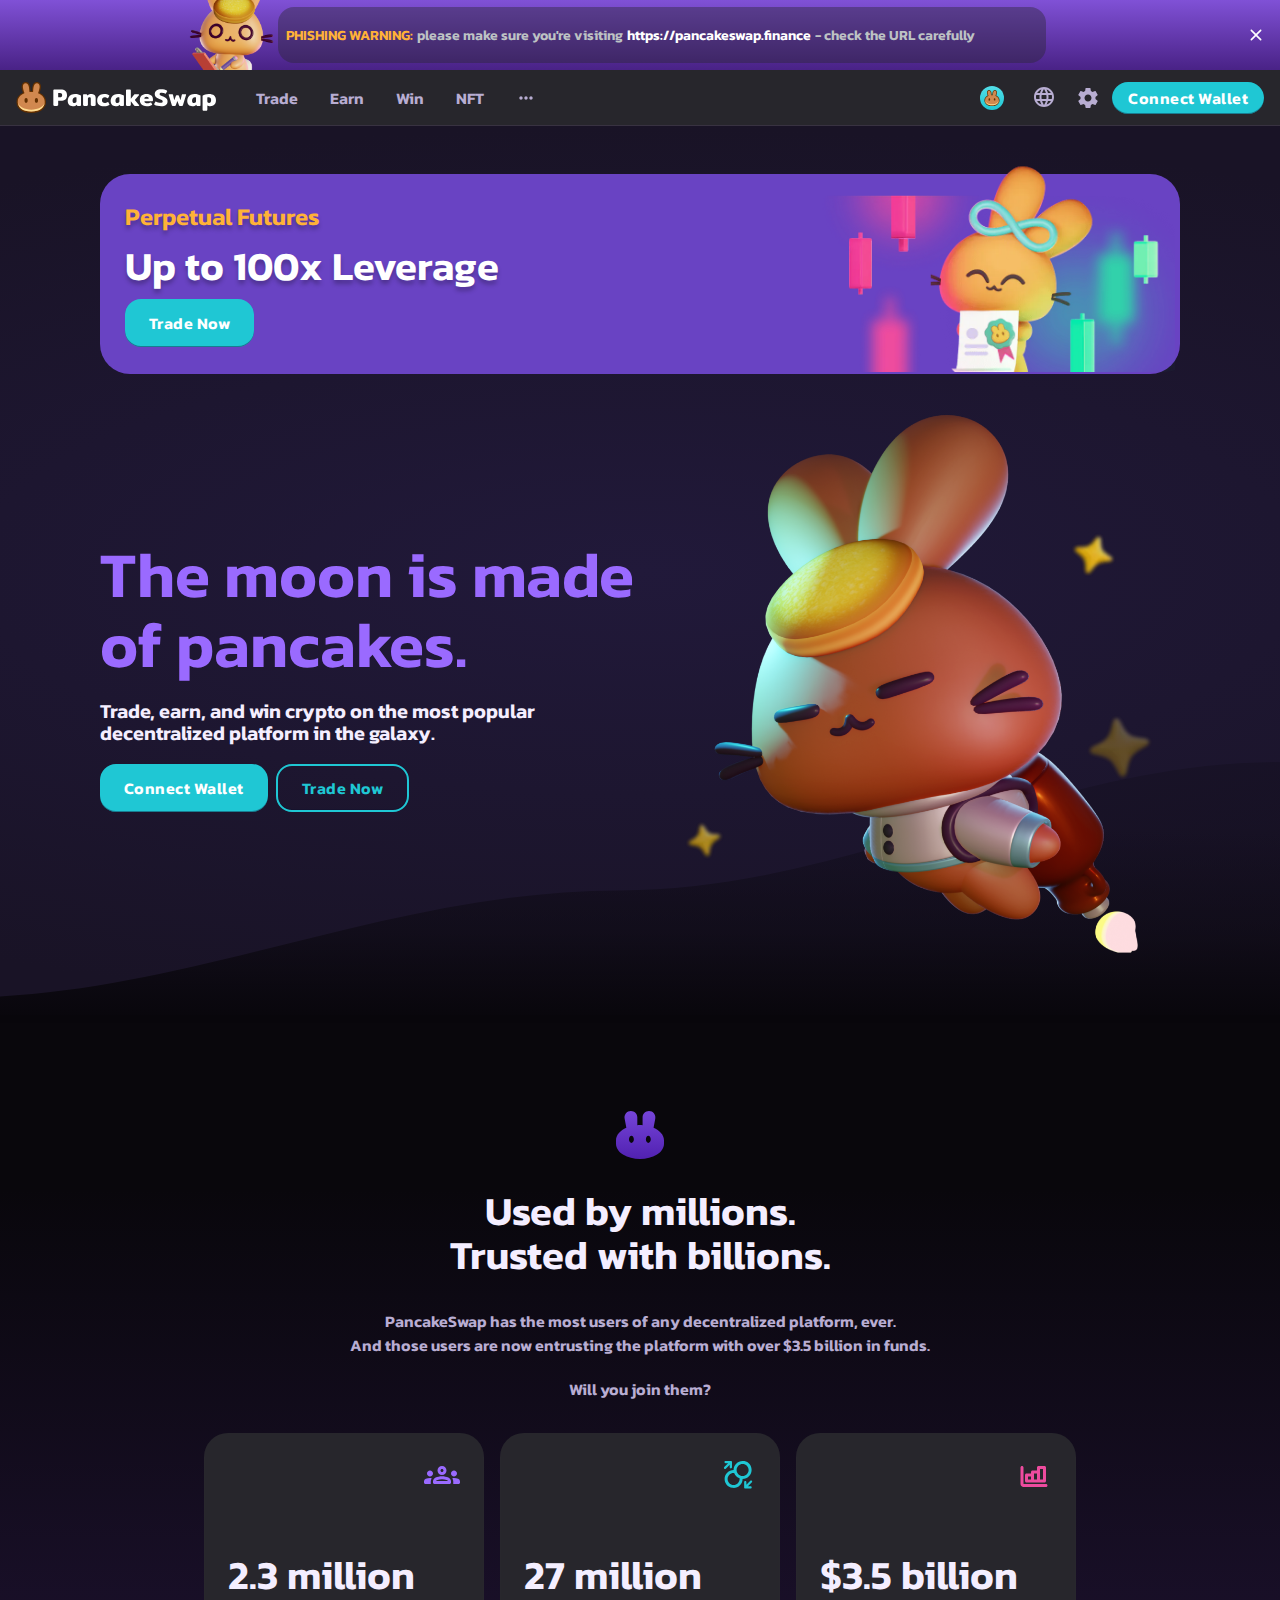
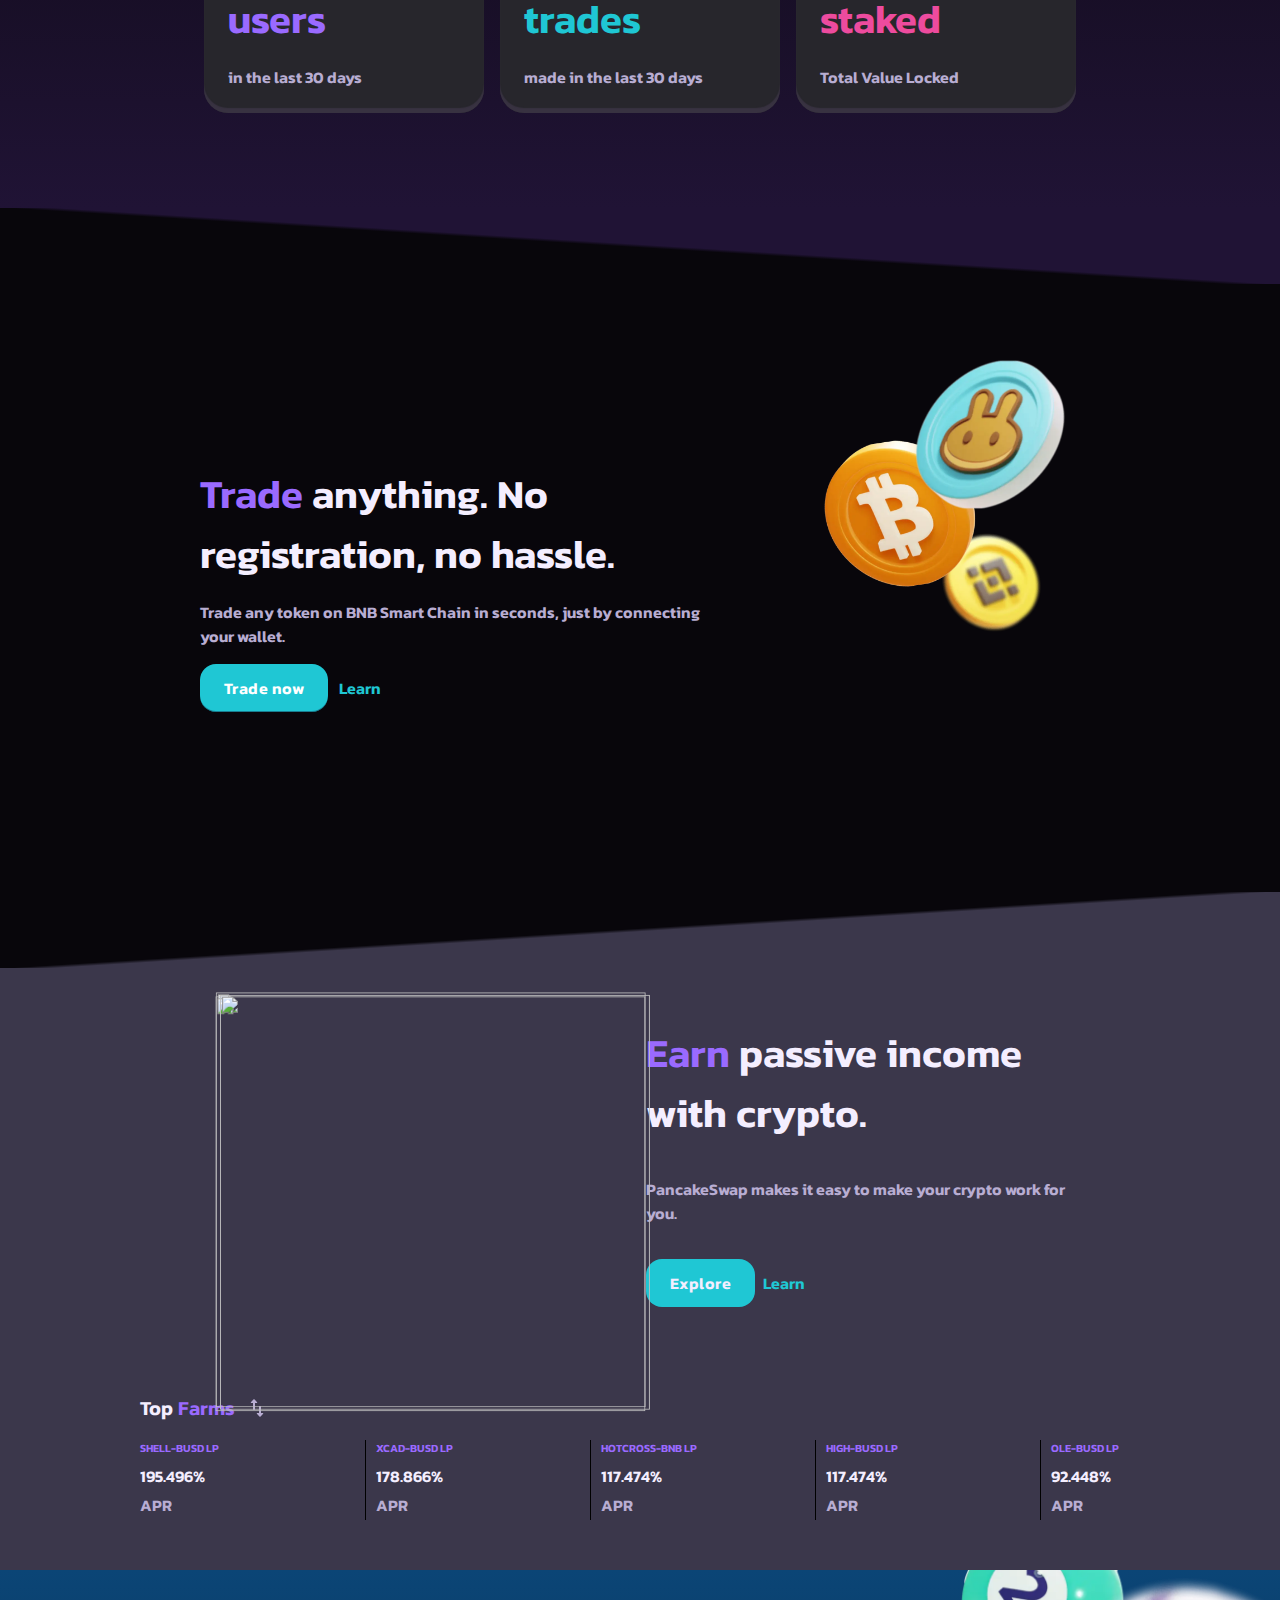
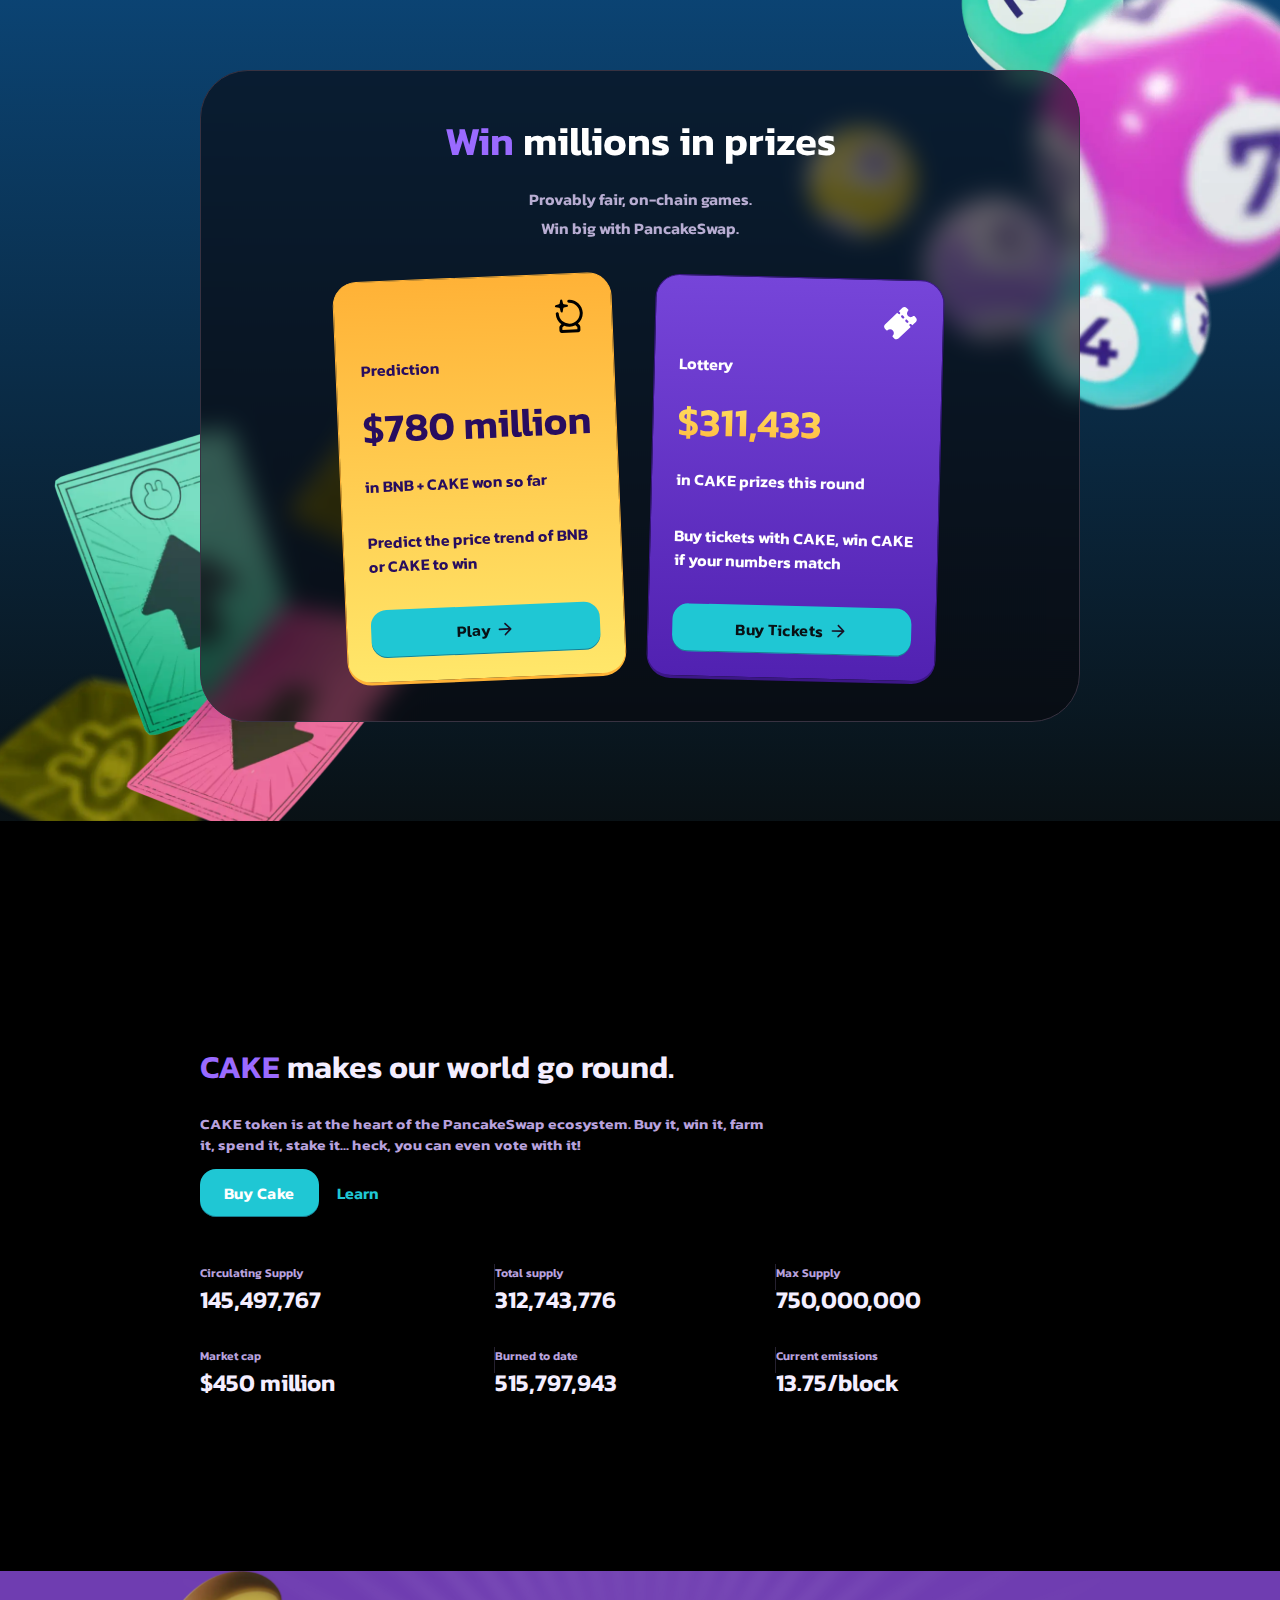
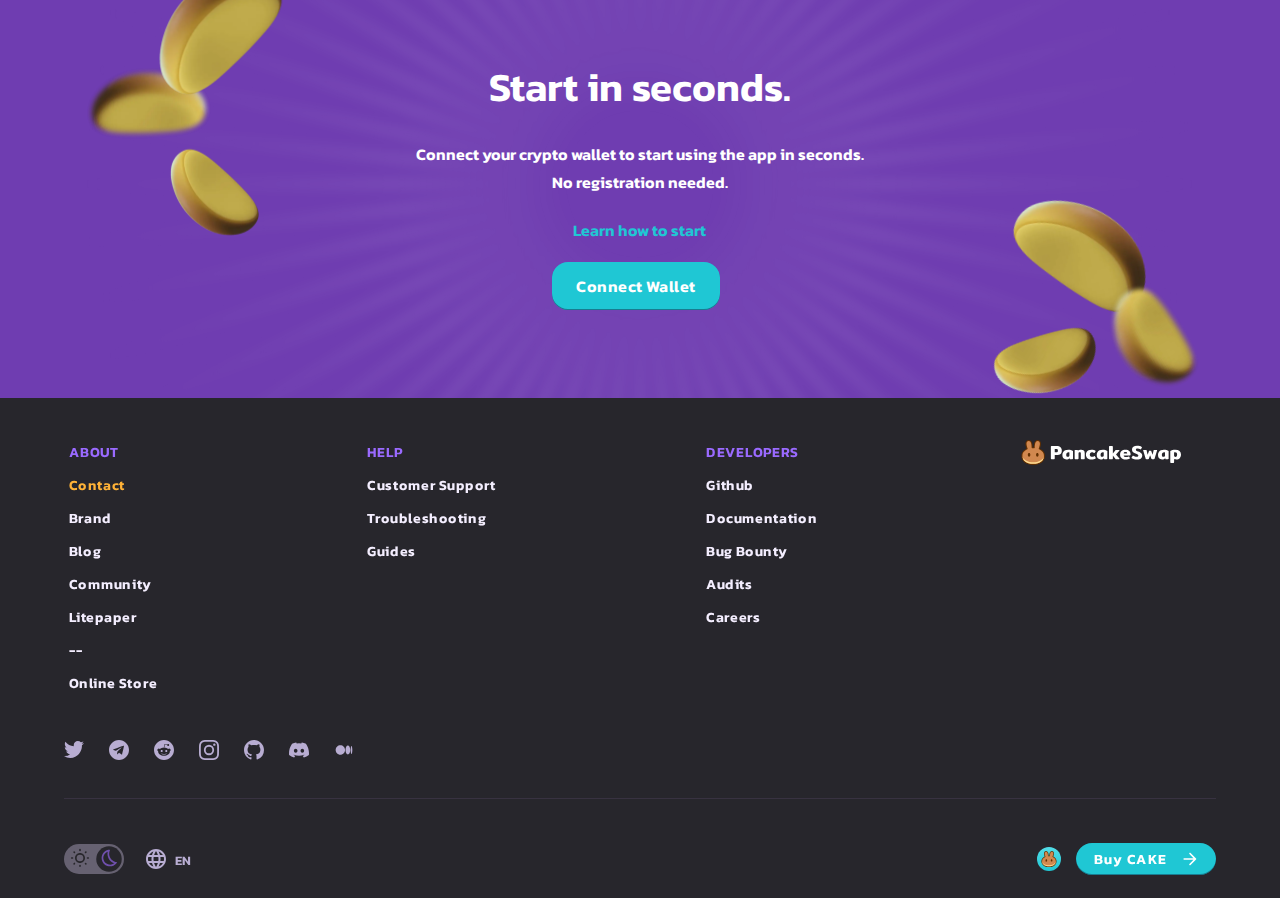
==== commit 471748e0: "minor fix: section 6 doesnt invade section 7 anymore, footer bottom white line removed" ====
--- a/landing-page/index.html
+++ b/landing-page/index.html
@@ -1312,7 +1312,7 @@
     </div>
   </div>
   </footer>
-  <div class="space"></div>
+  <!-- <div class="space"></div> -->
   <!-- fine footer -->
   </body>
 </html>
--- a/scss/style.css
+++ b/scss/style.css
@@ -552,7 +552,7 @@
   position: absolute;
   top: 0;
   left: 0;
-  opacity: 0.5;
+  opacity: 0.1;
   z-index: 3;
 }
 body > #Section_1 > main > section > .div-moon > div {
@@ -2511,6 +2511,8 @@
   height: 100%;
   max-height: 750px;
   width: 100%;
+  margin-top: -1px;
+  margin-bottom: -1px;
 }
 
 .sezione6 {
@@ -2520,23 +2522,23 @@
   align-items: center;
   justify-content: center;
   margin: auto;
-  margin-top: -1px;
-  height: 100%;
-  max-height: 750px;
-  width: 100%;
+  height: -webkit-fit-content;
+  height: -moz-fit-content;
+  height: fit-content;
+  width: 100%;
+  max-width: 55rem;
 }
 
 .blocco1flex {
   display: flex;
-  justify-content: space-evenly;
   align-items: center;
   width: 100%;
   height: 70%;
-  max-width: 1100px;
+  max-width: 900px;
   margin-bottom: 30px;
 }
 .blocco1flex .textblocco1 {
-  width: 35%;
+  width: 65%;
   color: var(--section6-text);
   font-size: 2rem;
 }
@@ -2598,7 +2600,6 @@
 
 .imgBounce {
   height: 100%;
-  width: 50%;
   display: flex;
 }
 .imgBounce picture {
@@ -2616,7 +2617,7 @@
   max-height: 100%;
   width: auto;
   height: auto;
-  position: absolute;
+  position: relative;
   z-index: 1;
   top: 0;
 }
@@ -2629,8 +2630,6 @@
   width: -moz-fit-content;
   width: fit-content;
   position: absolute;
-  top: -30px;
-  left: 0;
   z-index: 2;
 }
 .imgBounce picture #bottom-right {
@@ -2638,12 +2637,10 @@
   max-height: 100%;
   width: auto;
   height: auto;
+  position: absolute;
   width: -webkit-fit-content;
   width: -moz-fit-content;
   width: fit-content;
-  position: absolute;
-  top: -25;
-  right: 0;
 }
 .imgBounce picture #top-right {
   max-width: 90%;
@@ -2654,17 +2651,15 @@
   width: -moz-fit-content;
   width: fit-content;
   position: absolute;
-  top: 0;
-  left: 0;
+  left: 30px;
 }
 
 .blocco2grid {
   max-width: 1200px;
   width: 100%;
   height: 30%;
-  text-align: center;
   display: grid;
-  gap: 30px;
+  gap: 30px 0;
   grid-template-columns: repeat(3, auto);
   grid-template-areas: "quadro1, quadro2, quadro3" "quadro4, quadro5, quadro6";
 }
@@ -2684,71 +2679,81 @@
 .quadro6 {
   border-left: 1px rgb(38, 33, 48) solid;
   height: 50%;
-  padding-left: 15px;
 }
 
 @media screen and (max-width: 852px) {
   body {
     min-height: 100vh !important;
   }
+  .sezione6-wrapper {
+    max-height: -webkit-fit-content;
+    max-height: -moz-fit-content;
+    max-height: fit-content;
+  }
   .sezione6 {
-    padding: 0;
+    padding: 20px;
+    padding-top: 30px !important;
     margin-right: 30px !important;
+    gap: 60px;
   }
   div.blocco1flex {
     width: 100% !important;
     display: flex;
     flex-direction: column !important;
-    padding: 0 50px;
   }
   .blocco2grid {
-    padding: 30px 50px;
     width: 100%;
     height: 100%;
     flex: 1;
     display: grid;
-    gap: 30px;
+    justify-content: flex-start;
+    margin: 0;
     grid-template-columns: repeat(2, auto);
     grid-template-areas: "quadro1 ,quadro2" "quadro3, quadro4" "quadro5 ,quadro6";
   }
+  .blocco2grid > div {
+    text-align: left;
+    height: -webkit-fit-content;
+    height: -moz-fit-content;
+    height: fit-content;
+    width: 50vw;
+    align-self: flex-start;
+  }
   .imgBounce {
-    max-height: 500px !important;
-    max-width: 500px !important;
+    max-width: 250px !important;
     height: 100%;
     width: 100%;
     display: flex;
     align-self: flex-end;
     flex-wrap: wrap;
+    margin: 0 20px;
     order: 1;
-    padding-bottom: 30px;
-  }
-  .imgBounce figure {
+  }
+  .imgBounce picture {
     padding-left: 50px;
     padding-bottom: 20px;
   }
-  .imgBounce figure #main-img {
+  .imgBounce picture #main-img {
     width: 200px;
     position: relative;
     z-index: 1;
   }
-  .imgBounce figure #top-left {
+  .imgBounce picture #top-left {
     width: 200px;
     position: absolute;
-    top: 210px;
-    left: 100px;
+    top: 0;
+    left: 36px;
     z-index: 2;
   }
-  .imgBounce figure #bottom-right {
+  .imgBounce picture #bottom-right {
     width: 200px;
     position: absolute;
-    top: 240px;
-    left: 120px;
-  }
-  .imgBounce figure #top-right {
+    bottom: 45px;
+  }
+  .imgBounce picture #top-right {
     width: 200px;
     position: absolute;
-    top: 230px;
-    left: 90px;
+    left: 20px;
   }
   .textblocco1 {
     width: 100% !important;
@@ -2903,6 +2908,7 @@
 }
 body footer {
   overflow-x: hidden;
+  overflow-y: hidden;
   background-color: #27262c;
   display: flex;
   justify-content: center;
@@ -3064,6 +3070,7 @@
   visibility: hidden;
   opacity: 0;
   transition: visibility 0.4s, opacity 0.4s;
+  border: 1px solid rgb(56, 50, 65);
 }
 body footer div.footerContainer div.bottomFooter div.bottomFooterLeft div.rightSide div.languages button {
   cursor: pointer;
@@ -3163,10 +3170,9 @@
   }
 }
 @media screen and (max-width: 575px) {
-  .space {
-    height: 55px;
-    display: block !important;
-    background-color: #27262c;
+  div.languages {
+    top: 10px !important;
+    left: 60px !important;
   }
   section.sectionSeven div.sectionSeven-centralDiv h2 {
     font-size: 1.875rem !important;
@@ -3175,6 +3181,7 @@
     font-size: 0.875rem !important;
   }
   footer {
+    margin-bottom: 54px !important;
     height: 59.375rem !important;
   }
   footer > div.footerContainer div.topFooter {
